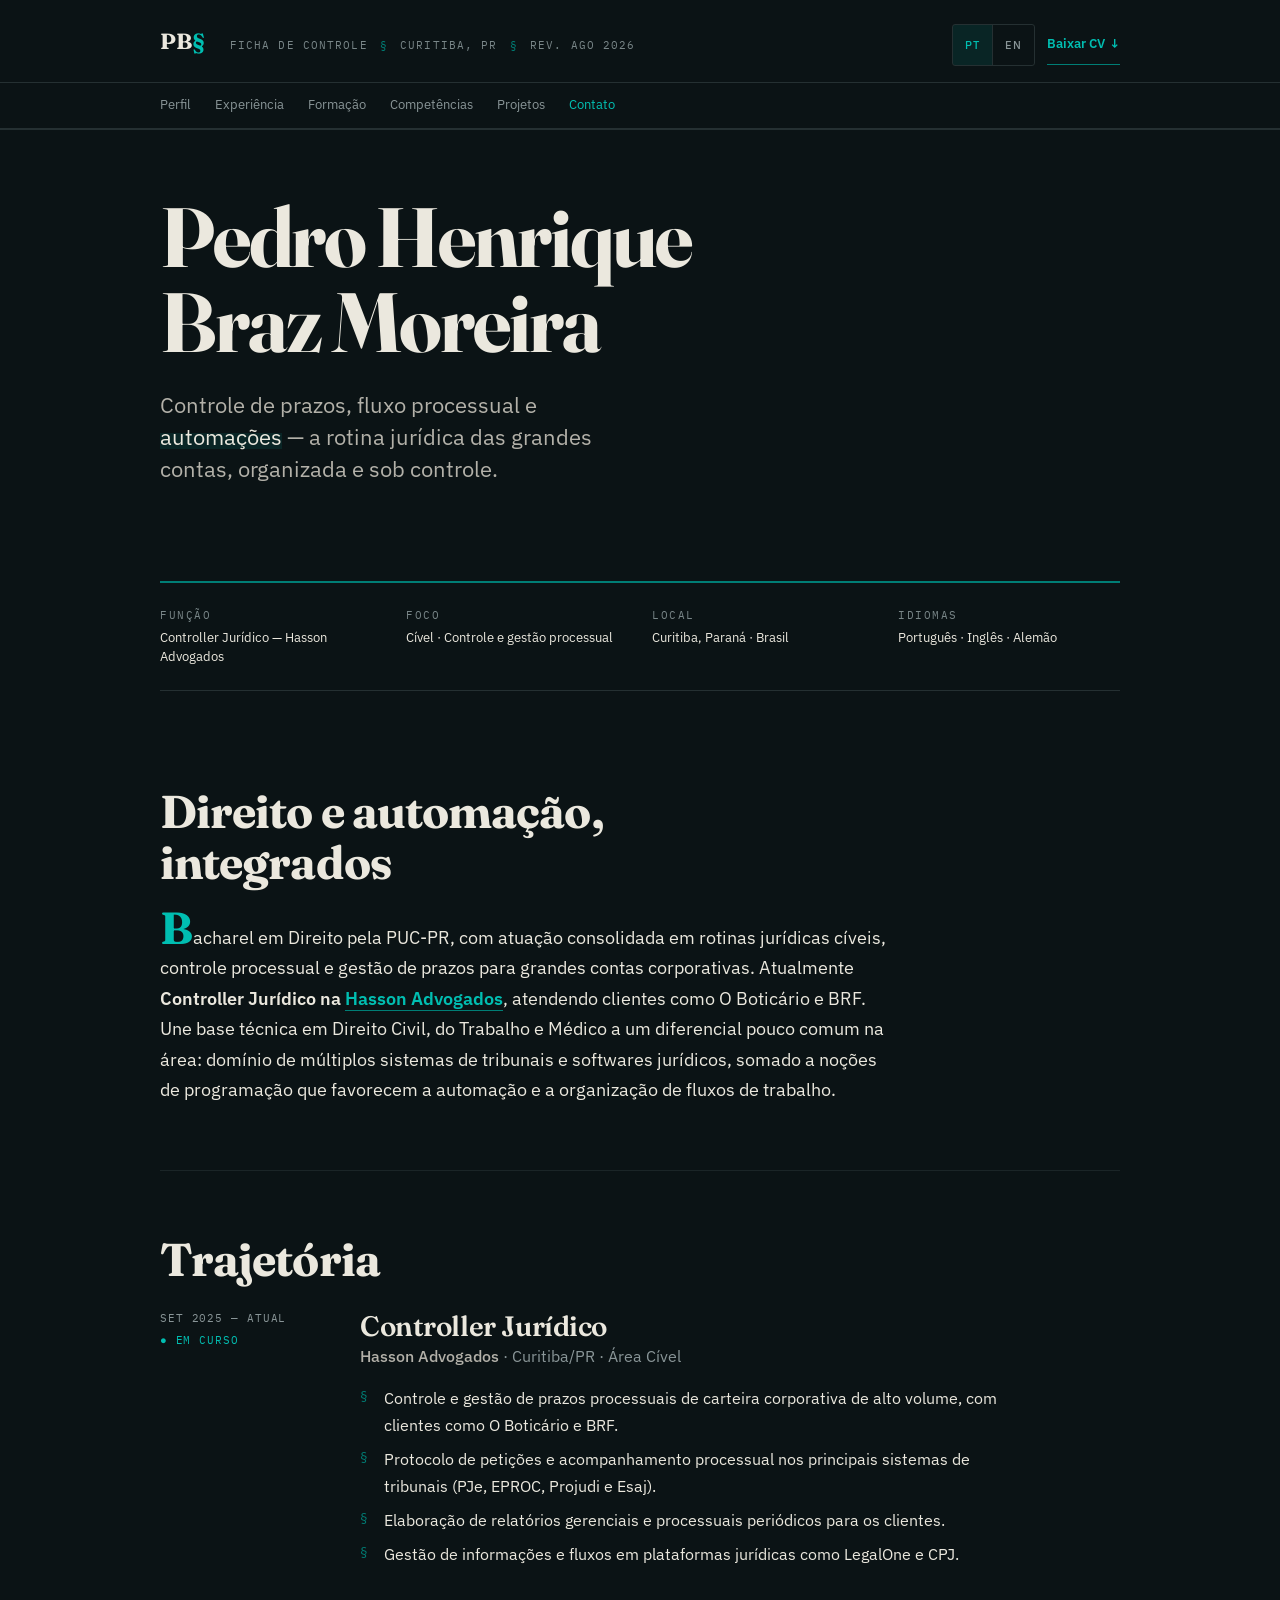
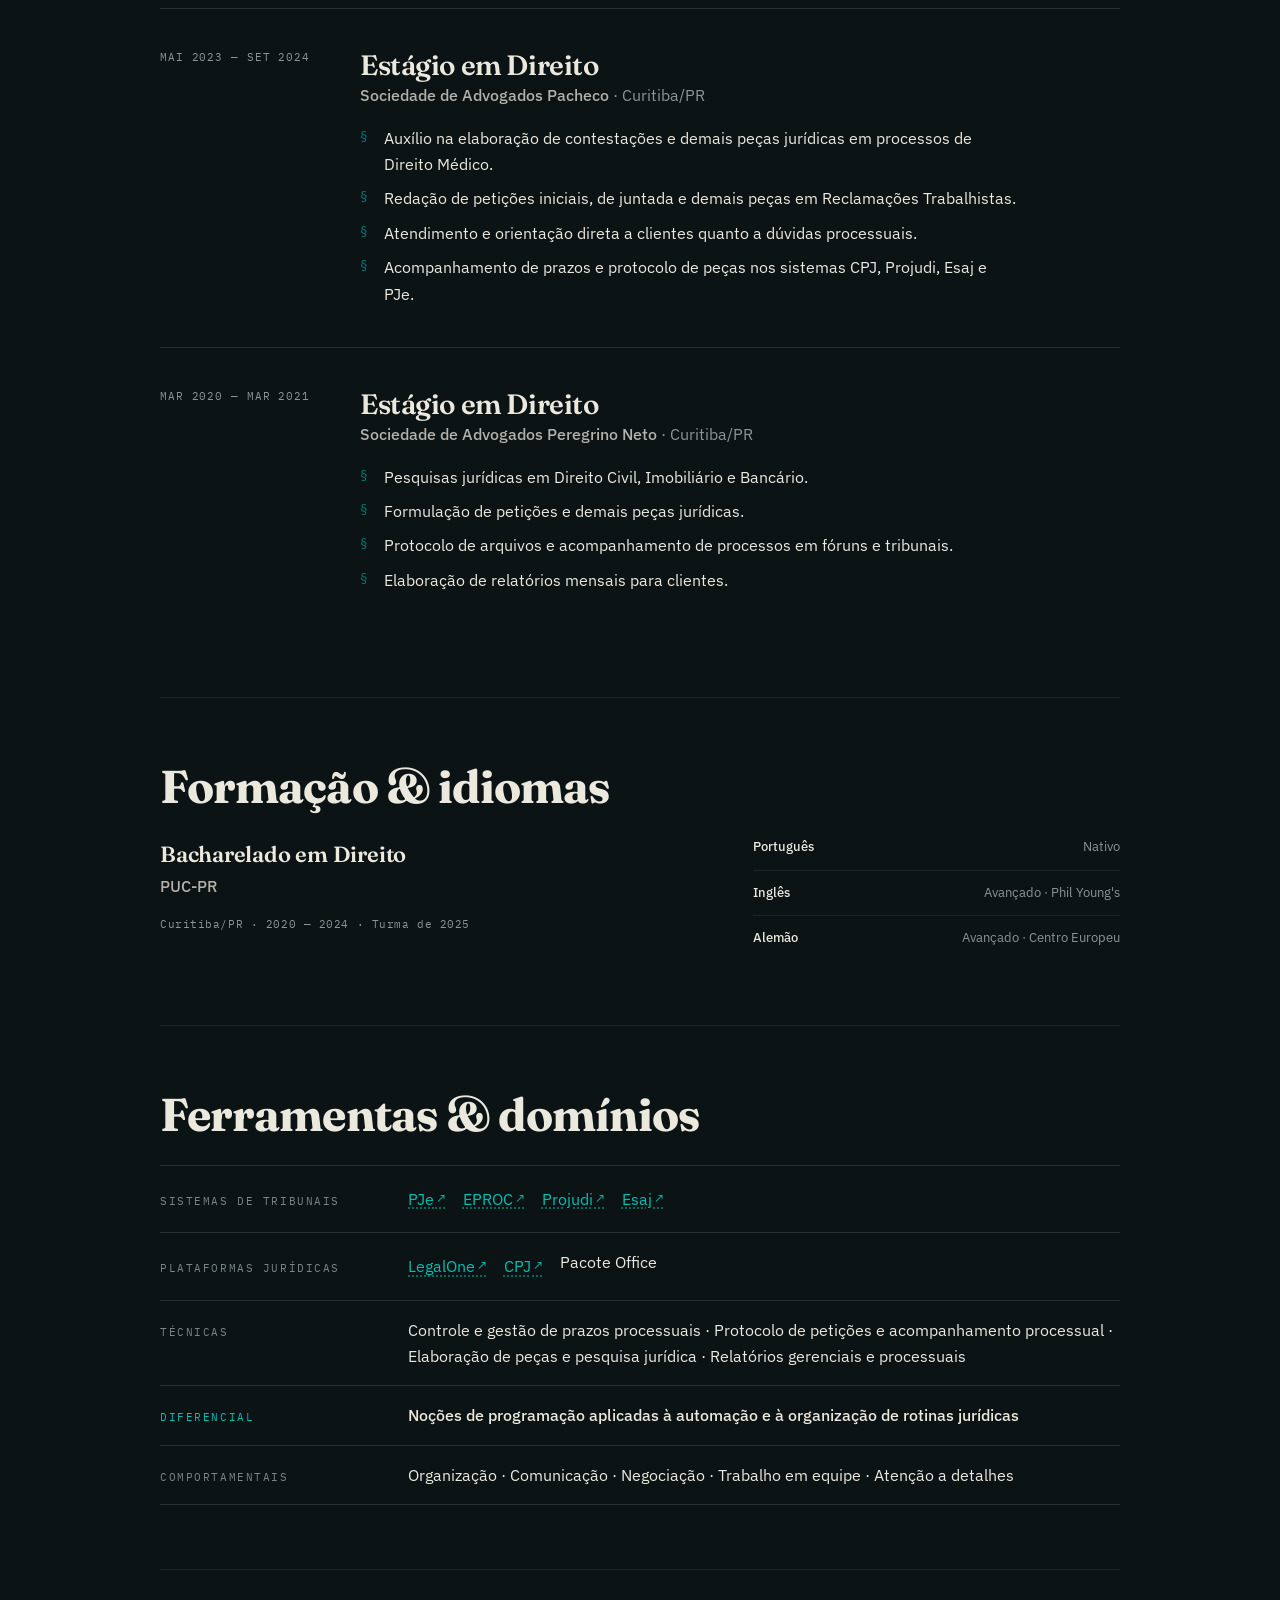
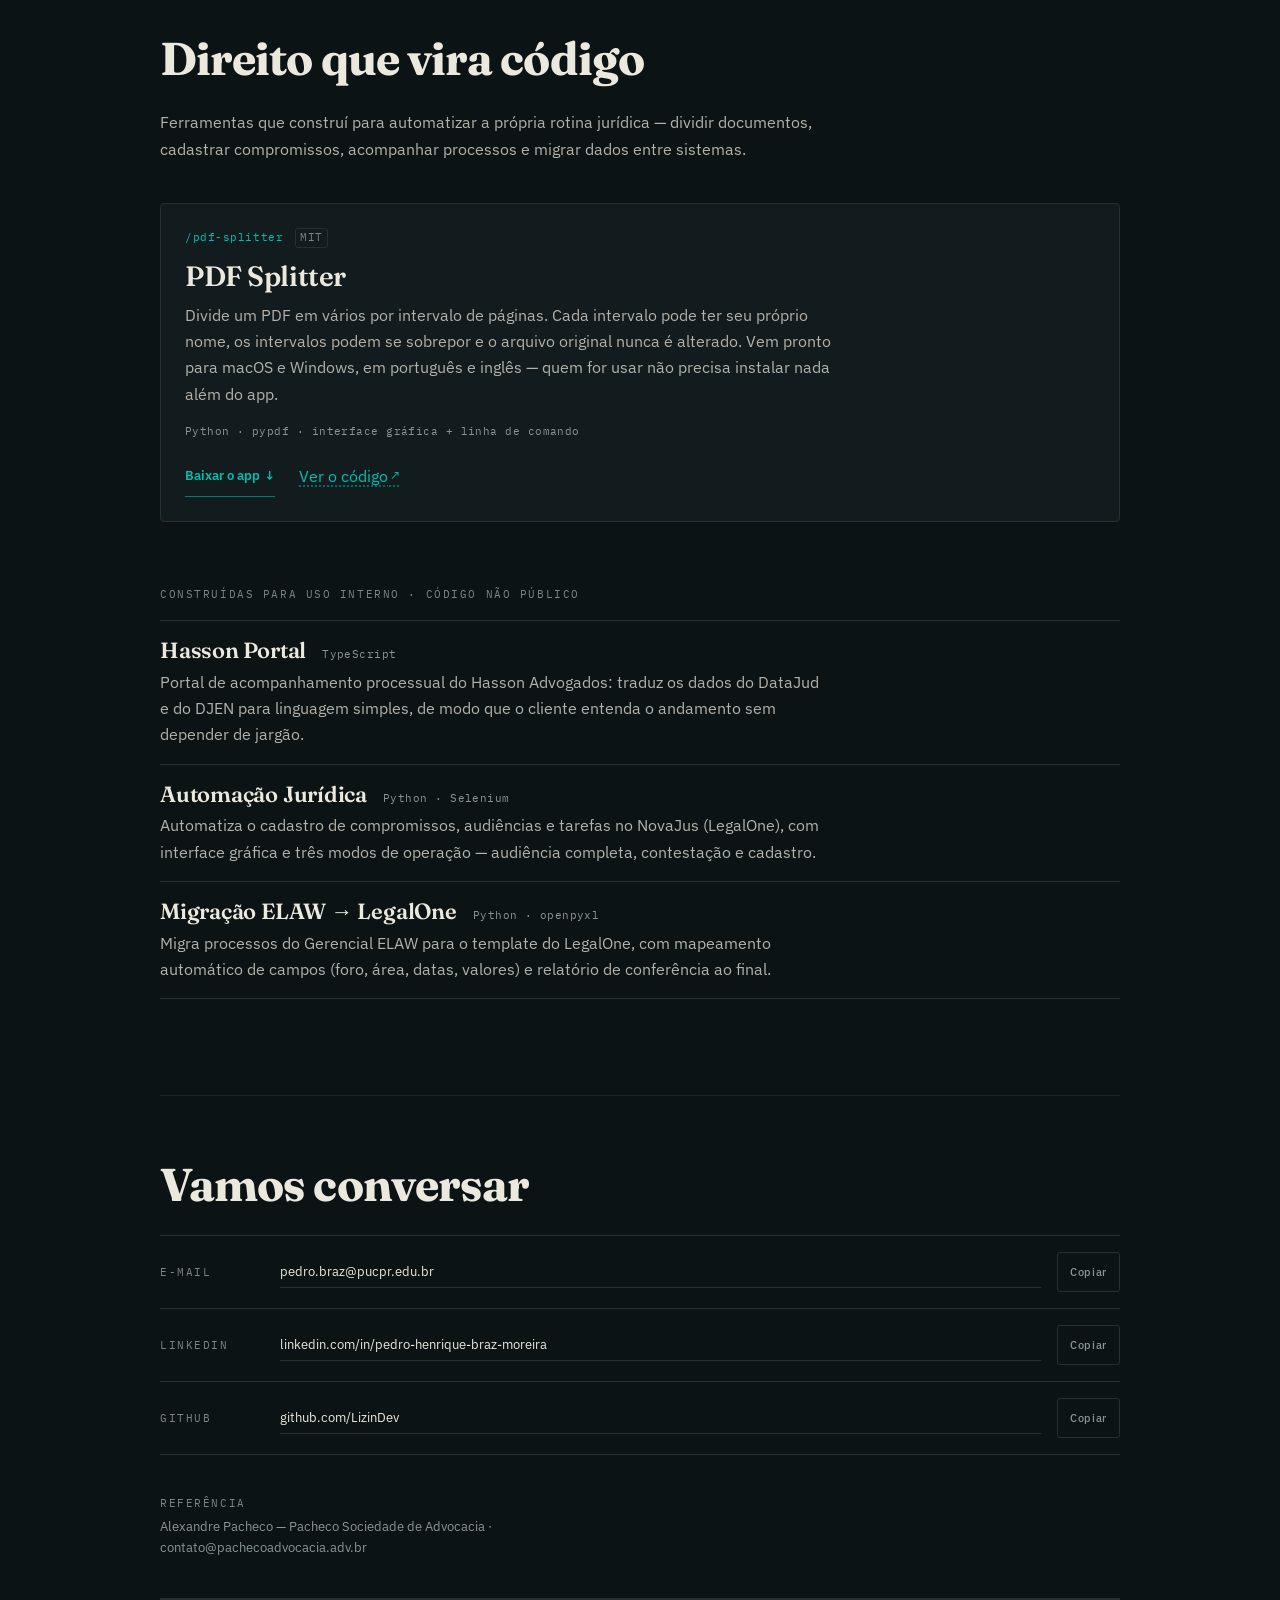
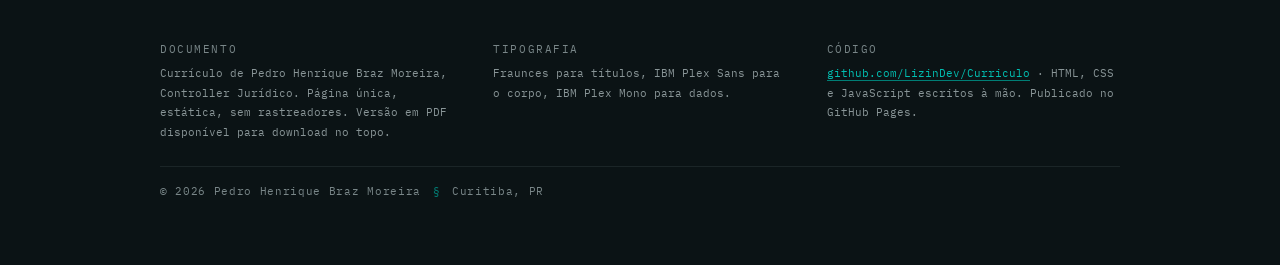
==== index.html @ 6b9efe70 "imprime destino dos links de projeto, fixa A4, adiciona canonical e tira o gabarito social do índice" ====
<!DOCTYPE html>
<html lang="pt-BR">
<head>
<meta charset="UTF-8">
<meta name="viewport" content="width=device-width, initial-scale=1, viewport-fit=cover">
<title>Pedro Henrique Braz Moreira — Controller Jurídico</title>
<meta name="description" content="Pedro Henrique Braz Moreira — Bacharel em Direito e Controller Jurídico. Controle processual, gestão de prazos e fluxos jurídicos cíveis, com domínio de sistemas de tribunais e noções de programação.">
<meta name="theme-color" content="#0B1314">
<link rel="icon" type="image/svg+xml" href="favicon.svg">
<link rel="canonical" href="https://lizindev.github.io/Curriculo/">

<!-- Open Graph / social preview -->
<meta property="og:type" content="profile">
<meta property="og:title" content="Pedro Henrique Braz Moreira — Controller Jurídico">
<meta property="og:description" content="Bacharel em Direito e Controller Jurídico. Controle de prazos, fluxo processual e automações — onde o Direito encontra o código.">
<meta property="og:url" content="https://lizindev.github.io/Curriculo/">
<meta property="og:image" content="https://lizindev.github.io/Curriculo/og-image.png">
<meta property="og:image:width" content="1200">
<meta property="og:image:height" content="630">
<meta property="og:locale" content="pt_BR">
<meta property="og:locale:alternate" content="en_US">
<meta name="twitter:card" content="summary_large_image">
<meta name="twitter:title" content="Pedro Henrique Braz Moreira — Controller Jurídico">
<meta name="twitter:description" content="Bacharel em Direito e Controller Jurídico. Controle de prazos, fluxo processual e automações — onde o Direito encontra o código.">
<meta name="twitter:image" content="https://lizindev.github.io/Curriculo/og-image.png">

<!-- Fontes: Fraunces (display) + IBM Plex Sans (corpo) + IBM Plex Mono (dado) -->
<link rel="preconnect" href="https://fonts.googleapis.com">
<link rel="preconnect" href="https://fonts.gstatic.com" crossorigin>
<link href="https://fonts.googleapis.com/css2?family=Fraunces:opsz,wght@9..144,400;9..144,600;9..144,700&family=IBM+Plex+Mono:wght@400;500&family=IBM+Plex+Sans:wght@400;500;600&display=swap" rel="stylesheet">

<!-- Estilo e scripts -->
<link rel="stylesheet" href="tokens.css">
<link rel="stylesheet" href="styles.css">
<script defer src="i18n.js"></script>
<script defer src="script.js"></script>
</head>
<body>

<a class="skip" href="#conteudo" data-i18n="skip">Pular para o conteúdo</a>

<!-- ===== N6 · Masthead. A linha de índice gruda no topo ao rolar,
         então a navegação sobrevive também no celular. ===== -->
<header class="mast">
  <div class="mast__top">
    <a class="mast__mark" href="#topo" aria-label="Pedro Henrique Braz Moreira — início">PB<span class="mast__sec">§</span></a>

    <p class="mast__line">
      <span data-i18n="mast-sheet">Ficha de controle</span>
      <span class="mast__sep" aria-hidden="true">§</span>
      <span data-i18n="mast-place">Curitiba, PR</span>
      <span class="mast__sep" aria-hidden="true">§</span>
      <span data-i18n="mast-rev">Rev. Ago 2026</span>
    </p>

    <div class="mast__tools">
      <div class="lang" role="group" aria-label="Idioma da página / Page language">
        <button type="button" data-lang="pt" class="is-active" aria-pressed="true">PT</button>
        <button type="button" data-lang="en" aria-pressed="false">EN</button>
      </div>
      <a class="cta" href="Pedro-Henrique-Braz-Moreira-CV.pdf" download>
        <span data-i18n="download">Baixar CV</span><span class="cta__glyph" aria-hidden="true">↓</span>
      </a>
    </div>
  </div>
</header>

<!-- Fora do <header> de propósito: um sticky só gruda dentro do pai,
     e o pai acabava junto com a barra. Aqui o pai é o <body>. -->
<nav class="mast__index" aria-label="Seções do currículo">
  <ul>
    <li><a href="#perfil"       data-i18n="nav-perfil">Perfil</a></li>
    <li><a href="#experiencia"  data-i18n="nav-exp">Experiência</a></li>
    <li><a href="#formacao"     data-i18n="nav-form">Formação</a></li>
    <li><a href="#competencias" data-i18n="nav-comp">Competências</a></li>
    <li><a href="#projetos"     data-i18n="nav-proj">Projetos</a></li>
    <li><a href="#contato"      data-i18n="nav-cont">Contato</a></li>
  </ul>
</nav>

<main id="conteudo">

  <!-- ===== Marquee: o nome ocupa a dobra. Sem botão aqui. ===== -->
  <section class="marquee" id="topo">
    <h1 class="marquee__name">Pedro&nbsp;Henrique<br>Braz&nbsp;Moreira</h1>
    <p class="marquee__thesis" data-i18n="thesis">Controle de prazos, fluxo processual e <span class="ul">automações</span> — a rotina jurídica das grandes contas, organizada e sob controle.</p>
  </section>

  <!-- Régua grossa: fim da dobra, começo do documento -->
  <hr class="rule-thick">

  <!-- ===== Ficha: tira horizontal de dados ===== -->
  <dl class="ficha">
    <div class="ficha__cell">
      <dt data-i18n="ficha-funcao">Função</dt>
      <dd data-i18n="ficha-funcao-v">Controller Jurídico — Hasson Advogados</dd>
    </div>
    <div class="ficha__cell">
      <dt data-i18n="ficha-foco">Foco</dt>
      <dd data-i18n="ficha-foco-v">Cível · Controle e gestão processual</dd>
    </div>
    <div class="ficha__cell">
      <dt data-i18n="ficha-local">Local</dt>
      <dd data-i18n="ficha-local-v">Curitiba, Paraná · Brasil</dd>
    </div>
    <div class="ficha__cell">
      <dt data-i18n="ficha-idiomas">Idiomas</dt>
      <dd data-i18n="ficha-idiomas-v">Português · Inglês · Alemão</dd>
    </div>
  </dl>

  <!-- ===== Perfil ===== -->
  <section id="perfil" class="sec sec--prose">
    <h2 data-i18n="s1-h2">Direito e automação, integrados</h2>
    <p class="lede" data-i18n="s1-lede">Bacharel em Direito pela PUC-PR, com atuação consolidada em rotinas jurídicas cíveis, controle processual e gestão de prazos para grandes contas corporativas. Atualmente <strong>Controller Jurídico na <a class="ilink" href="https://hassonadvogados.com.br/sobre/" target="_blank" rel="noopener">Hasson Advogados</a></strong>, atendendo clientes como O Boticário e BRF. Une base técnica em Direito Civil, do Trabalho e Médico a um diferencial pouco comum na área: domínio de múltiplos sistemas de tribunais e softwares jurídicos, somado a noções de programação que favorecem a automação e a organização de fluxos de trabalho.</p>
  </section>

  <!-- ===== Experiência · registros com fio, sem cartão ===== -->
  <section id="experiencia" class="sec">
    <h2 data-i18n="s2-h2">Trajetória</h2>

    <ol class="records">
      <li class="record">
        <div class="record__when">
          <span class="record__dates" data-i18n="c1-date">Set 2025 — Atual</span>
          <span class="record__status" data-i18n="c1-now">em curso</span>
        </div>
        <div class="record__what">
          <h3 data-i18n="c1-role">Controller Jurídico</h3>
          <p class="record__org">Hasson Advogados<span class="record__where" data-i18n="c1-where"> · Curitiba/PR · Área Cível</span></p>
          <ul class="marks">
            <li data-i18n="c1-b1">Controle e gestão de prazos processuais de carteira corporativa de alto volume, com clientes como O Boticário e BRF.</li>
            <li data-i18n="c1-b2">Protocolo de petições e acompanhamento processual nos principais sistemas de tribunais (PJe, EPROC, Projudi e Esaj).</li>
            <li data-i18n="c1-b3">Elaboração de relatórios gerenciais e processuais periódicos para os clientes.</li>
            <li data-i18n="c1-b4">Gestão de informações e fluxos em plataformas jurídicas como LegalOne e CPJ.</li>
          </ul>
        </div>
      </li>

      <li class="record">
        <div class="record__when">
          <span class="record__dates" data-i18n="c2-date">Mai 2023 — Set 2024</span>
        </div>
        <div class="record__what">
          <h3 data-i18n="intern">Estágio em Direito</h3>
          <p class="record__org">Sociedade de Advogados Pacheco<span class="record__where" data-i18n="c2-where"> · Curitiba/PR</span></p>
          <ul class="marks">
            <li data-i18n="c2-b1">Auxílio na elaboração de contestações e demais peças jurídicas em processos de Direito Médico.</li>
            <li data-i18n="c2-b2">Redação de petições iniciais, de juntada e demais peças em Reclamações Trabalhistas.</li>
            <li data-i18n="c2-b3">Atendimento e orientação direta a clientes quanto a dúvidas processuais.</li>
            <li data-i18n="c2-b4">Acompanhamento de prazos e protocolo de peças nos sistemas CPJ, Projudi, Esaj e PJe.</li>
          </ul>
        </div>
      </li>

      <li class="record">
        <div class="record__when">
          <span class="record__dates" data-i18n="c3-date">Mar 2020 — Mar 2021</span>
        </div>
        <div class="record__what">
          <h3 data-i18n="intern2">Estágio em Direito</h3>
          <p class="record__org">Sociedade de Advogados Peregrino Neto<span class="record__where" data-i18n="c3-where"> · Curitiba/PR</span></p>
          <ul class="marks">
            <li data-i18n="c3-b1">Pesquisas jurídicas em Direito Civil, Imobiliário e Bancário.</li>
            <li data-i18n="c3-b2">Formulação de petições e demais peças jurídicas.</li>
            <li data-i18n="c3-b3">Protocolo de arquivos e acompanhamento de processos em fóruns e tribunais.</li>
            <li data-i18n="c3-b4">Elaboração de relatórios mensais para clientes.</li>
          </ul>
        </div>
      </li>
    </ol>
  </section>

  <!-- ===== Formação & idiomas · díptico ===== -->
  <section id="formacao" class="sec">
    <h2 data-i18n="s3-h2">Formação &amp; idiomas</h2>
    <div class="diptych">
      <div class="diptych__side">
        <h3 data-i18n="edu-h3">Bacharelado em Direito</h3>
        <p class="record__org">PUC-PR</p>
        <p class="meta" data-i18n="edu-org">Curitiba/PR · 2020 — 2024 · Turma de 2025</p>
      </div>
      <div class="diptych__side">
        <ul class="langs">
          <li><span data-i18n="lang-pt-n">Português</span> <span class="langs__lvl" data-i18n="lang-pt-v">Nativo</span></li>
          <li><span data-i18n="lang-en-n">Inglês</span> <span class="langs__lvl" data-i18n="lang-en-v">Avançado · Phil Young's</span></li>
          <li><span data-i18n="lang-de-n">Alemão</span> <span class="langs__lvl" data-i18n="lang-de-v">Avançado · Centro Europeu</span></li>
        </ul>
      </div>
    </div>
  </section>

  <!-- ===== Competências · F3 folha de especificação ===== -->
  <section id="competencias" class="sec">
    <h2 data-i18n="s4-h2">Ferramentas &amp; domínios</h2>
    <dl class="spec">
      <div class="spec__row">
        <dt data-i18n="k-sistemas">Sistemas de tribunais</dt>
        <dd>
          <a class="xlink" href="https://www.pje.jus.br/navegador/" target="_blank" rel="noopener">PJe</a>
          <a class="xlink" href="https://portal-eproc.trf4.jus.br/" target="_blank" rel="noopener">EPROC</a>
          <a class="xlink" href="https://projudi.tjpr.jus.br/projudi/" target="_blank" rel="noopener">Projudi</a>
          <a class="xlink" href="https://esaj.tjsp.jus.br/esaj" target="_blank" rel="noopener">Esaj</a>
        </dd>
      </div>
      <div class="spec__row">
        <dt data-i18n="k-plataformas">Plataformas jurídicas</dt>
        <dd>
          <a class="xlink" href="https://www.thomsonreuters.com.br/pt/juridico/legal-one-software-juridico.html" target="_blank" rel="noopener">LegalOne</a>
          <a class="xlink" href="https://preambulo.com.br/cpj-3c/" target="_blank" rel="noopener">CPJ</a>
          <span data-i18n="chip-office">Pacote Office</span>
        </dd>
      </div>
      <div class="spec__row">
        <dt data-i18n="k-tecnicas">Técnicas</dt>
        <dd data-i18n="tec-all">Controle e gestão de prazos processuais · Protocolo de petições e acompanhamento processual · Elaboração de peças e pesquisa jurídica · Relatórios gerenciais e processuais</dd>
      </div>
      <div class="spec__row spec__row--flag">
        <dt data-i18n="k-dif">Diferencial</dt>
        <dd data-i18n="dif-1">Noções de programação aplicadas à automação e à organização de rotinas jurídicas</dd>
      </div>
      <div class="spec__row">
        <dt data-i18n="k-comp">Comportamentais</dt>
        <dd data-i18n="soft-all">Organização · Comunicação · Negociação · Trabalho em equipe · Atenção a detalhes</dd>
      </div>
    </dl>
  </section>

  <!-- ===== Projetos =====
       O cartão é reservado ao que é público e clicável. As ferramentas
       internas viram registros com fio: descritas, sem link morto. ===== -->
  <section id="projetos" class="sec">
    <h2 data-i18n="s5-h2">Direito que vira código</h2>
    <p class="lede lede--tight" data-i18n="s5-lede">Ferramentas que construí para automatizar a própria rotina jurídica — dividir documentos, cadastrar compromissos, acompanhar processos e migrar dados entre sistemas.</p>

    <article class="feature">
      <p class="feature__id">/pdf-splitter <span class="feature__badge">MIT</span></p>
      <h3 data-i18n="pdf-h3">PDF Splitter</h3>
      <p class="feature__body" data-i18n="pdf-p">Divide um PDF em vários por intervalo de páginas. Cada intervalo pode ter seu próprio nome, os intervalos podem se sobrepor e o arquivo original nunca é alterado. Vem pronto para macOS e Windows, em português e inglês — quem for usar não precisa instalar nada além do app.</p>
      <p class="feature__stack" data-i18n="pdf-stack">Python · pypdf · interface gráfica + linha de comando</p>
      <p class="feature__actions">
        <a class="cta" href="https://github.com/LizinDev/pdf-splitter/releases/latest" target="_blank" rel="noopener">
          <span data-i18n="pdf-dl">Baixar o app</span><span class="cta__glyph" aria-hidden="true">↓</span>
        </a>
        <a class="xlink" href="https://github.com/LizinDev/pdf-splitter" target="_blank" rel="noopener" data-i18n="pdf-code">Ver o código</a>
      </p>
    </article>

    <p class="tools__head" data-i18n="tools-head">Construídas para uso interno · código não público</p>
    <ul class="tools">
      <li class="tool">
        <div class="tool__top">
          <h3>Hasson Portal</h3>
          <span class="tool__stack">TypeScript</span>
        </div>
        <p data-i18n="tool1-p">Portal de acompanhamento processual do Hasson Advogados: traduz os dados do DataJud e do DJEN para linguagem simples, de modo que o cliente entenda o andamento sem depender de jargão.</p>
      </li>
      <li class="tool">
        <div class="tool__top">
          <h3 data-i18n="tool2-h3">Automação Jurídica</h3>
          <span class="tool__stack">Python · Selenium</span>
        </div>
        <p data-i18n="tool2-p">Automatiza o cadastro de compromissos, audiências e tarefas no NovaJus (LegalOne), com interface gráfica e três modos de operação — audiência completa, contestação e cadastro.</p>
      </li>
      <li class="tool">
        <div class="tool__top">
          <h3 data-i18n="tool3-h3">Migração ELAW → LegalOne</h3>
          <span class="tool__stack">Python · openpyxl</span>
        </div>
        <p data-i18n="tool3-p">Migra processos do Gerencial ELAW para o template do LegalOne, com mapeamento automático de campos (foro, área, datas, valores) e relatório de conferência ao final.</p>
      </li>
    </ul>
  </section>

  <!-- ===== Contato · linhas com fio, sem caixa ===== -->
  <section id="contato" class="sec">
    <h2 data-i18n="s6-h2">Vamos conversar</h2>

    <ul class="contact">
      <li class="contact__row">
        <span class="contact__k" data-i18n="c-email">E-mail</span>
        <a class="contact__v" href="mailto:pedro.braz@pucpr.edu.br">pedro.braz@pucpr.edu.br</a>
        <button class="copy" type="button" data-copy="pedro.braz@pucpr.edu.br" data-i18n="copy">Copiar</button>
      </li>
      <li class="contact__row">
        <span class="contact__k">LinkedIn</span>
        <a class="contact__v" href="https://www.linkedin.com/in/pedro-henrique-braz-moreira-b25516231/" target="_blank" rel="noopener">linkedin.com/in/pedro-henrique-braz-moreira</a>
        <button class="copy" type="button" data-copy="https://www.linkedin.com/in/pedro-henrique-braz-moreira-b25516231/" data-i18n="copy">Copiar</button>
      </li>
      <li class="contact__row">
        <span class="contact__k">GitHub</span>
        <a class="contact__v" href="https://github.com/LizinDev" target="_blank" rel="noopener">github.com/LizinDev</a>
        <button class="copy" type="button" data-copy="https://github.com/LizinDev" data-i18n="copy">Copiar</button>
      </li>
    </ul>

    <p class="ref">
      <span class="ref__k" data-i18n="ref-label">Referência</span>
      Alexandre Pacheco — Pacheco Sociedade de Advocacia · contato@pachecoadvocacia.adv.br
    </p>
  </section>
</main>

<!-- ===== Ft4 · Colofão ===== -->
<footer class="colophon">
  <hr class="rule-thick" aria-hidden="true">
  <div class="colophon__grid">
    <p class="colophon__block">
      <span class="colophon__k" data-i18n="col-doc">Documento</span>
      <span data-i18n="col-doc-v">Currículo de Pedro Henrique Braz Moreira, Controller Jurídico. Página única, estática, sem rastreadores. Versão em PDF disponível para download no topo.</span>
    </p>
    <p class="colophon__block">
      <span class="colophon__k" data-i18n="col-type">Tipografia</span>
      <span>Fraunces <span data-i18n="col-type-1">para títulos</span>, IBM Plex Sans <span data-i18n="col-type-2">para o corpo</span>, IBM Plex Mono <span data-i18n="col-type-3">para dados</span>.</span>
    </p>
    <p class="colophon__block">
      <span class="colophon__k" data-i18n="col-src">Código</span>
      <span><a class="ilink" href="https://github.com/LizinDev/Curriculo" target="_blank" rel="noopener">github.com/LizinDev/Curriculo</a> · <span data-i18n="col-src-v">HTML, CSS e JavaScript escritos à mão. Publicado no GitHub Pages.</span></span>
    </p>
  </div>
  <p class="colophon__foot">
    © <span id="yr"></span> Pedro Henrique Braz Moreira
    <span class="mast__sep" aria-hidden="true">§</span>
    Curitiba, PR
    <span class="only-print"><span class="mast__sep" aria-hidden="true">§</span>
      lizindev.github.io/Curriculo</span>
  </p>
</footer>

<div class="toast" id="toast" role="status" aria-live="polite"></div>
</body>
</html>
---- tokens.css ----
/* =============================================================
   tokens.css — sistema de design do currículo
   Tema custom (tuned) · vibe: "ficha de controle, arquivo noturno, precisão"
   Ancorado no teal da identidade existente (#2FB4A8 → oklch 72% .128 186).

   Todo valor de cor e de fonte da página passa por um token daqui.
   Nenhum hex, oklch ou font-family solto em styles.css.
   ============================================================= */

:root{

  /* ---------- cor ----------------------------------------------------
     Neutros levemente frios (matiz 210), inclinados na direção do
     acento sem virar verde. Tinta cor de pergaminho (matiz 88) — o
     contraste morno/frio é o que dá profundidade sem sombra.
     Contraste verificado: tinta 15.3:1 · secundária 8.8:1 ·
     apagada 6.1:1 · discreta 5.0:1 · acento 8.1:1 (todos AA/AAA).
     -------------------------------------------------------------------- */
  --color-paper:       oklch(18.0% 0.012 210);   /* fundo da página        */
  --color-paper-2:     oklch(21.5% 0.014 210);   /* elevação 1 (cartões)   */
  --color-paper-3:     oklch(25.0% 0.015 210);   /* elevação 2 (hover)     */
  --color-ink:         oklch(93.0% 0.013  88);   /* texto principal        */
  --color-ink-2:       oklch(76.0% 0.011  92);   /* texto secundário       */
  --color-muted:       oklch(66.0% 0.014 210);   /* meta, datas            */
  --color-faint:       oklch(61.0% 0.016 210);   /* rótulos pequenos       */
  --color-rule:        oklch(30.0% 0.016 210);   /* fio divisor            */
  --color-rule-2:      oklch(25.5% 0.014 210);   /* fio secundário         */
  --color-accent:      oklch(72.0% 0.128 186);   /* teal — o sinal         */
  --color-accent-deep: oklch(53.0% 0.098 187);   /* teal fundo (bordas)    */
  --color-accent-ink:  oklch(18.0% 0.012 210);   /* texto sobre o acento   */
  --color-accent-ghost:oklch(72.0% 0.128 186 / 0.11); /* realce de fundo   */
  --color-focus:       oklch(76.0% 0.190 186);   /* anel de foco           */

  /* ---------- tipografia ---------------------------------------------
     2+1: display serifado + corpo sans + mono como registro único.
     O mono tem UM papel: dado (datas, chaves, siglas, colofão).
     Nunca aparece em botão ou em texto corrido.
     -------------------------------------------------------------------- */
  --font-display: "Fraunces", ui-serif, Georgia, serif;
  --font-body:    "IBM Plex Sans", ui-sans-serif, system-ui, sans-serif;
  --font-outlier: "IBM Plex Mono", ui-monospace, SFMono-Regular, monospace;

  /* escala 1.25 (terça maior) a partir de 16px */
  --text-xs:      0.7rem;      /* 11.2px — só rótulos                */
  --text-sm:      0.8125rem;   /* 13px                               */
  --text-base:    1rem;        /* 16px                               */
  --text-md:      1.125rem;    /* 18px — corpo de leitura            */
  --text-lg:      1.375rem;    /* 22px                               */
  --text-xl:      1.75rem;     /* 28px                               */
  --text-2xl:     2.25rem;     /* 36px                               */
  --text-3xl:     2.875rem;    /* 46px                               */
  --text-display:   clamp(2.5rem, 7.2vw, 5.25rem);
  --text-display-s: clamp(2rem, 5vw, 3.25rem);

  /* ---------- espaço — base 4pt, nomeado por papel ---------------- */
  --space-3xs: 0.125rem;   /*   2px */
  --space-2xs: 0.25rem;    /*   4px */
  --space-xs:  0.5rem;     /*   8px */
  --space-sm:  0.75rem;    /*  12px */
  --space-md:  1rem;       /*  16px */
  --space-lg:  1.5rem;     /*  24px */
  --space-xl:  2.5rem;     /*  40px */
  --space-2xl: 4rem;       /*  64px */
  --space-3xl: 6rem;       /*  96px */
  --space-4xl: 9rem;       /* 144px */

  --page-gutter:  clamp(1.25rem, 5vw, 4rem);
  --content-max:  68rem;    /* largura da coluna de conteúdo      */
  --measure:      66ch;     /* medida de leitura, 45–75 caracteres */

  /* ---------- fios e cantos ---------------------------------------- */
  --rule-hair:   1px;
  --rule-thick:  2px;
  --radius-card: 4px;
  --radius-input:3px;
  --radius-pill: 999px;

  /* ---------- movimento -------------------------------------------- */
  --ease-out:    cubic-bezier(0.16, 1, 0.3, 1);
  --ease-in:     cubic-bezier(0.7, 0, 0.84, 0);
  --ease-in-out: cubic-bezier(0.65, 0, 0.35, 1);
  --dur-micro:   120ms;
  --dur-short:   220ms;
  --dur-long:    420ms;

  /* ---------- camadas ----------------------------------------------- */
  --z-base:     1;
  --z-raised:   10;
  --z-dropdown: 100;
  --z-sticky:   200;
  --z-modal:    400;
  --z-toast:    500;
  --z-tooltip:  600;
}

/* ---------- paleta de impressão -------------------------------------
   No papel a tinta se inverte: fundo branco é ausência de tinta, não
   uma cor. O acento vira verde-petróleo escuro para sobreviver a uma
   impressora preto-e-branco (fica cinza escuro, não cinza claro).
   Contraste medido sobre branco: tinta 18.0:1 · secundária 10.0:1 ·
   apagada 5.5:1 · discreta 4.9:1 · acento 9.6:1 — todos passam AA.
   -------------------------------------------------------------------- */
@media print{
  :root{
    --color-paper:       oklch(100%  0     0);
    --color-paper-2:     oklch(100%  0     0);
    --color-paper-3:     oklch(100%  0     0);
    --color-ink:         oklch(20.5% 0.008 250);
    --color-ink-2:       oklch(38.0% 0.008 250);
    --color-muted:       oklch(52.0% 0.008 250);
    --color-faint:       oklch(55.0% 0.008 250);
    --color-rule:        oklch(78.0% 0.006 250);
    --color-rule-2:      oklch(88.0% 0.005 250);
    --color-accent:      oklch(38.0% 0.070 187);
    --color-accent-deep: oklch(38.0% 0.070 187);
    --color-accent-ink:  oklch(100%  0     0);
    --color-accent-ghost:transparent;
    --color-focus:       oklch(38.0% 0.070 187);
  }
}
---- styles.css ----
/* Hallmark · pre-emit critique: P5 H5 E5 S4 R5 V4
 *
 * Hallmark · genre: editorial · macrostructure: Marquee Hero
 * H1 marquee knobs: size=xxl, alignment=left-bias, underlay=single rule below
 * nav: N6 Newspaper masthead (issue-line=below-mark, size=xl, rule=double, index=sticky)
 * footer: Ft4 Dense colophon (family=mono, layout=log-style, includes=date+attribution+typefaces)
 * sections: ficha strip · F4 step-sequence · F3 tabular spec sheet
 *           · destaque público (1 cartão) + lista de ferramentas internas · C3 typographic links
 * theme: custom · vibe: "ficha de controle, arquivo noturno, precisão"
 * paper: oklch(18% 0.012 210) · accent: oklch(72% 0.128 186)
 * display: Fraunces 700 (roman) · body: IBM Plex Sans · outlier: IBM Plex Mono
 * axes: dark / roman-serif / chromatic-teal ~186
 * enrichment: none (typography only) · studied: no · context: user-provided
 *
 * slop test 57/58 · contrast: pass (40–41) · nav/footer/hero: pass (42–45)
 * honest: pass (46) · chrome: pass (47) · tokens: pass (48) · responsive: pass (49)
 * mobile: pass (34, 49, 50–57) — verificado a 320/375/414/768px
 * desvio consciente — gate 38 (outlier em ≤2 lugares): o mono tem UM papel,
 * "rótulo ou dado", e é aplicado só nele. Numa ficha de controle esse
 * registro é a tese do design, não sobra decorativa.
 *
 * Todas as cores e fontes vêm de tokens.css. Nada de hex solto aqui.
 * Mobile-first: o padrão é o menor viewport; min-width acrescenta.
 */

/* ============================================================
   Base
   ============================================================ */
*, *::before, *::after{ box-sizing:border-box; }

html{
  overflow-x:clip;                 /* clip, não hidden: preserva sticky */
  scroll-behavior:smooth;
  -webkit-text-size-adjust:100%;
}
body{
  overflow-x:clip;
  margin:0;
  background:var(--color-paper);
  color:var(--color-ink);
  font-family:var(--font-body);
  font-size:var(--text-base);
  line-height:1.6;
  font-synthesis-weight:none;
  -webkit-font-smoothing:antialiased;
  padding-inline:max(0px, env(safe-area-inset-left));
}
@media (prefers-reduced-motion: reduce){ html{ scroll-behavior:auto; } }

a{ color:inherit; }
h1,h2,h3{
  font-family:var(--font-display);
  font-style:normal;               /* títulos são romanos, nunca itálicos */
  overflow-wrap:anywhere;
  min-width:0;
}
::selection{ background:var(--color-accent-ghost); color:var(--color-ink); }

/* Foco: aparece na hora, nunca em transição. */
:where(a, button, [tabindex]):focus-visible{
  outline:2px solid var(--color-focus);
  outline-offset:3px;
  border-radius:var(--radius-input);
}

.skip{
  position:absolute; left:var(--space-md); top:var(--space-md);
  transform:translateY(-200%);
  z-index:var(--z-modal);
  background:var(--color-accent); color:var(--color-accent-ink);
  font-size:var(--text-sm); font-weight:600; text-decoration:none;
  padding:var(--space-sm) var(--space-md); border-radius:var(--radius-input);
  white-space:nowrap;
}
.skip:focus-visible{ transform:translateY(0); }

/* Contêiner. O conteúdo é rente à esquerda; a coluna é que centraliza. */
.mast, main, .colophon{
  max-width:var(--content-max);
  margin-inline:auto;
  padding-inline:var(--page-gutter);
}

/* Réguas */
.rule-thick{
  border:0;
  border-top:var(--rule-thick) solid var(--color-rule);
  margin:0;
}
/* A régua que fecha a dobra é a única com cor — é ela que diz
   "acabou o cartaz, começou o documento". */
.marquee + .rule-thick{ border-top-color:var(--color-accent-deep); }

/* ============================================================
   N6 · Masthead
   ============================================================ */
.mast{ padding-top:var(--space-lg); }

.mast__top{
  display:flex; flex-wrap:wrap; align-items:baseline;
  gap:var(--space-sm) var(--space-lg);
  padding-bottom:var(--space-md);
}
.mast__mark{
  display:inline-flex; align-items:center; min-height:28px;
  font-family:var(--font-display); font-weight:700; font-size:var(--text-lg);
  line-height:1; letter-spacing:0.01em; text-decoration:none;
  white-space:nowrap;
}
.mast__sec{ color:var(--color-accent); }

.mast__line{
  flex:1 1 14rem; margin:0;
  font-family:var(--font-outlier); font-size:var(--text-xs);
  letter-spacing:0.1em; text-transform:uppercase;
  color:var(--color-faint);
}
.mast__sep{ color:var(--color-accent-deep); padding-inline:var(--space-2xs); }

.mast__tools{
  display:flex; align-items:center; gap:var(--space-sm);
  margin-inline-start:auto;
}

/* seletor PT/EN */
.lang{
  display:inline-flex;
  border:var(--rule-hair) solid var(--color-rule);
  border-radius:var(--radius-input);
  overflow:hidden;
}
.lang button{
  font-family:var(--font-body); font-size:var(--text-xs); font-weight:500;
  letter-spacing:0.1em; white-space:nowrap;
  padding:var(--space-xs) var(--space-sm); min-height:40px;
  background:transparent; border:0; color:var(--color-muted); cursor:pointer;
  transition:color var(--dur-micro) var(--ease-out),
             background-color var(--dur-micro) var(--ease-out);
}
.lang button + button{ border-inline-start:var(--rule-hair) solid var(--color-rule); }
.lang button:hover{ color:var(--color-ink); background:var(--color-paper-2); }
.lang button:active{ background:var(--color-paper-3); }
.lang button.is-active{ color:var(--color-accent); background:var(--color-accent-ghost); }
.lang button:disabled{ color:var(--color-rule); cursor:not-allowed; }

/* CTA tipográfica (C3): palavra + glifo + fio de 1px. Sem caixa. */
.cta{
  display:inline-flex; align-items:center; gap:var(--space-2xs);
  font-size:var(--text-sm); font-weight:600; white-space:nowrap;
  text-decoration:none; color:var(--color-accent);
  padding-block:var(--space-2xs); min-height:40px;
  border-bottom:var(--rule-hair) solid var(--color-accent-deep);
  transition:border-color var(--dur-micro) var(--ease-out),
             color var(--dur-micro) var(--ease-out);
}
.cta:hover{ border-bottom-color:var(--color-accent); }
.cta__glyph{ transition:transform var(--dur-short) var(--ease-out); }
.cta:hover .cta__glyph{ transform:translateY(2px); }
.cta:active{ color:var(--color-accent-deep); }

/* Índice: gruda no topo ao rolar — a navegação sobrevive no celular.
   Fica de fora do .mast porque um sticky só percorre o próprio pai. */
.mast__index{
  position:sticky; top:0; z-index:var(--z-sticky);
  background:var(--color-paper);
  border-top:var(--rule-hair) solid var(--color-rule);
  border-bottom:var(--rule-thick) solid var(--color-rule);
}
.mast__index ul{
  max-width:var(--content-max);
  margin-inline:auto;
  padding-inline:var(--page-gutter);
  display:flex; gap:var(--space-lg);
  list-style:none; margin-block:0;
  overflow-x:auto; scrollbar-width:none;
  overscroll-behavior-inline:contain;
}
.mast__index ul::-webkit-scrollbar{ display:none; }
.mast__index a{
  display:block; white-space:nowrap;   /* rótulo clicável nunca quebra em 2 linhas */
  font-size:var(--text-sm); text-decoration:none; color:var(--color-muted);
  padding-block:var(--space-sm); min-height:44px;
  border-bottom:var(--rule-thick) solid transparent;
  margin-bottom:calc(var(--rule-thick) * -1);
  transition:color var(--dur-micro) var(--ease-out);
}
.mast__index a:hover{ color:var(--color-ink); }
.mast__index a.is-active{ color:var(--color-accent); border-bottom-color:var(--color-accent); }

/* ============================================================
   Marquee · a dobra é o nome. Sem subtítulo empilhado, sem botão.
   ============================================================ */
/* Base pesada embaixo: puxa a dobra para dentro do documento
   em vez de deixá-la flutuando no topo. */
.marquee{ padding-block:var(--space-2xl) var(--space-3xl); }

.marquee__name{
  margin:0;
  font-weight:700;
  font-size:var(--text-display);
  line-height:1.02;
  letter-spacing:-0.025em;
  font-variation-settings:"opsz" 144;
}
.marquee__thesis{
  margin:var(--space-lg) 0 0;
  max-width:34ch;
  font-size:var(--text-lg);
  line-height:1.45;
  color:var(--color-ink-2);
}
/* Ênfase por faixa marcada — não por itálico. A faixa fica atrás da
   altura-x; encostada na linha de base ela viraria um sublinhado gordo. */
.ul{
  color:var(--color-ink);
  background-image:linear-gradient(
    180deg,
    transparent 38%,
    var(--color-accent-ghost) 38%,
    var(--color-accent-ghost) 92%,
    transparent 92%
  );
}

/* ============================================================
   Ficha · tira horizontal de dados, fios verticais
   ============================================================ */
/* 1 → 2 → 4 colunas. auto-fit deixava um órfão no tablet. */
.ficha{
  display:grid;
  grid-template-columns:minmax(0, 1fr);
  gap:var(--space-lg);
  margin:0;
  padding-block:var(--space-lg);
  border-bottom:var(--rule-hair) solid var(--color-rule);
}
.ficha__cell{ min-width:0; }
.ficha dt{
  font-family:var(--font-outlier); font-size:var(--text-xs);
  letter-spacing:0.14em; text-transform:uppercase;
  color:var(--color-faint);
}
.ficha dd{
  margin:var(--space-2xs) 0 0;
  font-size:var(--text-sm); line-height:1.45; color:var(--color-ink);
}

/* ============================================================
   Seções · o ritmo vertical é irregular de propósito
   ============================================================ */
.sec{
  padding-block:var(--space-2xl);
  scroll-margin-top:4.5rem;        /* o índice grudado não cobre o título */
  border-bottom:var(--rule-hair) solid var(--color-rule-2);
}
.sec--prose{ padding-block:var(--space-3xl) var(--space-2xl); }
#projetos{ padding-block:var(--space-2xl) var(--space-3xl); }
#contato{ border-bottom:0; padding-bottom:var(--space-xl); }

.sec h2{
  margin:0 0 var(--space-lg);
  font-weight:700;
  font-size:var(--text-2xl);
  line-height:1.1;
  letter-spacing:-0.02em;
  max-width:20ch;
}

.lede{
  margin:0;
  max-width:var(--measure);
  font-size:var(--text-md);
  line-height:1.7;
}
.lede--tight{
  font-size:var(--text-base);
  color:var(--color-ink-2);
  margin-bottom:var(--space-xl);
}
.lede strong{ font-weight:600; }

/* Inicial elevada — uma vez só na página inteira.
   Não é capitular: a letra não flutua e o texto não a contorna. Ela
   apoia na MESMA linha de base da primeira linha e cresce para cima.
   line-height:0 é o truque — sem isso a letra grande incharia a caixa
   da primeira linha e abriria um buraco na entrelinha do parágrafo. */
#perfil .lede{ padding-top:0.55em; }
#perfil .lede::first-letter{
  font-family:var(--font-display);
  font-weight:700;
  font-size:2.5em;
  line-height:0;
  padding-inline-end:0.04em;
  color:var(--color-accent);
}

.meta{
  margin:var(--space-2xs) 0 0;
  font-family:var(--font-outlier); font-size:var(--text-xs);
  letter-spacing:0.05em; color:var(--color-muted);
  font-variant-numeric:tabular-nums;
}

/* Links */
.ilink{
  color:var(--color-accent); text-decoration:none;
  border-bottom:var(--rule-hair) solid var(--color-accent-deep);
  transition:border-color var(--dur-micro) var(--ease-out);
}
.ilink:hover{ border-bottom-color:var(--color-accent); }

/* Sublinhado por text-decoration (não por borda): assim o padding
   que garante o alvo de 24px não empurra o traço para longe. */
.xlink{
  display:inline-block;
  padding-block:var(--space-2xs);
  color:var(--color-accent); white-space:nowrap;
  text-decoration:underline dotted var(--color-accent-deep);
  text-underline-offset:3px;
  transition:text-decoration-color var(--dur-micro) var(--ease-out),
             color var(--dur-micro) var(--ease-out);
}
.xlink::after{ content:"↗"; font-size:0.8em; vertical-align:0.15em; padding-inline-start:0.15em; }
.xlink:hover{ text-decoration-style:solid; text-decoration-color:var(--color-accent); }
.xlink:active{ color:var(--color-accent-deep); }

/* ============================================================
   F4 · Experiência como registros com fio. Nenhum cartão.
   ============================================================ */
.records{ list-style:none; margin:0; padding:0; }

.record{
  display:grid;
  gap:var(--space-sm);
  padding-block:var(--space-xl);
  border-top:var(--rule-hair) solid var(--color-rule);
}
.record:first-child{ border-top:0; padding-top:0; }

.record__when{
  display:flex; flex-wrap:wrap; align-items:baseline; gap:var(--space-sm);
}
.record__dates{
  font-family:var(--font-outlier); font-size:var(--text-xs);
  letter-spacing:0.08em; text-transform:uppercase;
  color:var(--color-muted);
  font-variant-numeric:tabular-nums;
}
.record__status{
  font-family:var(--font-outlier); font-size:var(--text-xs);
  letter-spacing:0.08em; text-transform:uppercase;
  color:var(--color-accent);
}
.record__status::before{ content:"● "; }

.record__what{ min-width:0; }
.record__what h3{
  margin:0;
  font-weight:600; font-size:var(--text-xl);
  line-height:1.15; letter-spacing:-0.015em;
}
/* Acompanha os marcadores: o nome do escritório não pode ficar menor
   que as linhas que vêm abaixo dele. */
.record__org{
  margin:var(--space-3xs) 0 var(--space-md);
  font-size:var(--text-base); font-weight:500; color:var(--color-ink-2);
}
.record__where{ font-weight:400; color:var(--color-muted); }

/* Marcadores § — o glifo da identidade, usado onde ele significa algo. */
.marks{ list-style:none; margin:0; padding:0; display:grid; gap:var(--space-xs); }
/* O conteúdo principal do currículo é este. Estava em --text-sm, menor
   que o próprio corpo da página — subiu para o tamanho de leitura. */
.marks li{
  position:relative;
  padding-inline-start:var(--space-lg);
  max-width:var(--measure);
  font-size:var(--text-base); line-height:1.65;
}
.marks li::before{
  content:"§";
  position:absolute; inset-inline-start:0; top:0;
  font-size:var(--text-sm);
  color:var(--color-accent-deep);
}

/* ============================================================
   Formação · díptico assimétrico
   ============================================================ */
.diptych{ display:grid; gap:var(--space-xl); }
.diptych__side{ min-width:0; }
.diptych__side h3{
  margin:0;
  font-weight:600; font-size:var(--text-lg); letter-spacing:-0.01em;
}

.langs{ list-style:none; margin:0; padding:0; }
.langs li{
  display:flex; flex-wrap:wrap; align-items:baseline;
  justify-content:space-between; gap:var(--space-sm);
  padding-block:var(--space-sm);
  border-bottom:var(--rule-hair) solid var(--color-rule-2);
  font-size:var(--text-sm); font-weight:500;
}
.langs li:first-child{ padding-top:0; }
.langs li:last-child{ border-bottom:0; }
.langs__lvl{ font-weight:400; color:var(--color-muted); text-align:end; }

/* ============================================================
   F3 · Folha de especificação
   ============================================================ */
.spec{ margin:0; }
.spec__row{
  display:grid; gap:var(--space-2xs);
  padding-block:var(--space-md);
  border-top:var(--rule-hair) solid var(--color-rule);
}
.spec__row:last-child{ border-bottom:var(--rule-hair) solid var(--color-rule); }
.spec dt{
  font-family:var(--font-outlier); font-size:var(--text-xs);
  letter-spacing:0.14em; text-transform:uppercase;
  color:var(--color-faint);
}
/* Texto corrido na coluna principal: mesmo tamanho da trajetória.
   Só a descrição do destaque mantém corpo próprio. */
.spec dd{
  margin:0; min-width:0;
  display:flex; flex-wrap:wrap; gap:var(--space-2xs) var(--space-md);
  font-size:var(--text-base); line-height:1.65;
}
.spec__row--flag dd{ color:var(--color-ink); font-weight:500; }
.spec__row--flag dt{ color:var(--color-accent); }

/* ============================================================
   Projetos · um destaque público e as ferramentas internas.

   O cartão continua significando "artefato público e clicável" —
   por isso só o pdf-splitter tem cartão. O que é interno vira
   registro com fio: descrito, sem link que dê 404.
   ============================================================ */
/* Fio fino nos quatro lados. Nada de tarja grossa numa borda só —
   é o "side-stripe card", tell clássico de template. O destaque vem
   de ser o único cartão da página e de estar no topo da seção. */
.feature{
  padding:var(--space-lg);
  background:var(--color-paper-2);
  border:var(--rule-hair) solid var(--color-rule);
  border-radius:var(--radius-card);
}
.feature__id{
  margin:0 0 var(--space-sm);
  display:flex; align-items:center; gap:var(--space-sm); flex-wrap:wrap;
  font-family:var(--font-outlier); font-size:var(--text-xs);
  letter-spacing:0.05em; color:var(--color-accent);
}
.feature__badge{
  color:var(--color-faint);
  border:var(--rule-hair) solid var(--color-rule);
  border-radius:var(--radius-input);
  padding:0 var(--space-2xs);
}
.feature h3{
  margin:0 0 var(--space-xs);
  font-weight:600; font-size:var(--text-xl);
  line-height:1.2; letter-spacing:-0.015em;
}
.feature__body{
  margin:0 0 var(--space-md);
  max-width:var(--measure);
  font-size:var(--text-base); line-height:1.65; color:var(--color-ink-2);
}
.feature__stack{
  margin:0 0 var(--space-md);
  font-family:var(--font-outlier); font-size:var(--text-xs);
  letter-spacing:0.04em; color:var(--color-muted);
}
.feature__actions{
  margin:0;
  display:flex; align-items:center; flex-wrap:wrap;
  gap:var(--space-sm) var(--space-lg);
}

/* Ferramentas internas */
.tools__head{
  margin:var(--space-2xl) 0 0;
  font-family:var(--font-outlier); font-size:var(--text-xs);
  letter-spacing:0.14em; text-transform:uppercase; color:var(--color-faint);
}
.tools{ list-style:none; margin:var(--space-md) 0 0; padding:0; }
.tool{
  padding-block:var(--space-md);
  border-top:var(--rule-hair) solid var(--color-rule);
}
.tool:last-child{ border-bottom:var(--rule-hair) solid var(--color-rule); }
.tool__top{
  display:flex; align-items:baseline; flex-wrap:wrap;
  gap:var(--space-2xs) var(--space-md);
  margin-bottom:var(--space-2xs);
}
.tool h3{
  margin:0;
  font-weight:600; font-size:var(--text-lg);
  line-height:1.25; letter-spacing:-0.01em;
}
.tool__stack{
  font-family:var(--font-outlier); font-size:var(--text-xs);
  letter-spacing:0.04em; color:var(--color-muted);
}
.tool p{
  margin:0; max-width:var(--measure);
  font-size:var(--text-base); line-height:1.65; color:var(--color-ink-2);
}

/* ============================================================
   C3 · Contato tipográfico. Linhas com fio, sem caixa.
   ============================================================ */
.contact{ list-style:none; margin:0; padding:0; }
.contact__row{
  display:flex; flex-wrap:wrap; align-items:baseline;
  gap:var(--space-2xs) var(--space-md);
  padding-block:var(--space-md);
  border-top:var(--rule-hair) solid var(--color-rule);
}
.contact__row:last-child{ border-bottom:var(--rule-hair) solid var(--color-rule); }
.contact__k{
  flex:0 0 6.5rem;
  font-family:var(--font-outlier); font-size:var(--text-xs);
  letter-spacing:0.14em; text-transform:uppercase; color:var(--color-faint);
}
.contact__v{
  flex:1 1 12rem; min-width:0;
  padding-block:var(--space-2xs);   /* alvo de toque ≥ 24px */
  font-size:var(--text-sm); word-break:break-word;
  text-decoration:none;
  border-bottom:var(--rule-hair) solid var(--color-rule);
  transition:border-color var(--dur-micro) var(--ease-out),
             color var(--dur-micro) var(--ease-out);
}
.contact__v:hover{ color:var(--color-accent); border-bottom-color:var(--color-accent); }

/* Botão copiar — os 8 estados vivem aqui. */
.copy{
  flex:none; margin-inline-start:auto;
  font-family:var(--font-body); font-size:var(--text-xs); font-weight:500;
  letter-spacing:0.06em; white-space:nowrap;
  color:var(--color-muted); background:transparent;
  border:var(--rule-hair) solid var(--color-rule);
  border-radius:var(--radius-input);
  padding:var(--space-xs) var(--space-sm); min-height:40px; cursor:pointer;
  transition:color var(--dur-micro) var(--ease-out),
             border-color var(--dur-micro) var(--ease-out),
             background-color var(--dur-micro) var(--ease-out);
}
.copy:hover{ color:var(--color-ink); border-color:var(--color-rule); background:var(--color-paper-2); }
.copy:active{ background:var(--color-paper-3); }
.copy[aria-busy="true"]{ color:var(--color-muted); cursor:progress; }
.copy:disabled{ color:var(--color-rule); border-color:var(--color-rule-2); cursor:not-allowed; }
.copy.is-done{
  color:var(--color-accent); border-color:var(--color-accent-deep);
  background:var(--color-accent-ghost);
}
.copy.is-error{ color:var(--color-ink); border-color:var(--color-ink-2); }

.ref{
  margin:var(--space-xl) 0 0;
  max-width:var(--measure);
  font-size:var(--text-sm); color:var(--color-muted);
}
.ref__k{
  display:block; margin-bottom:var(--space-2xs);
  font-family:var(--font-outlier); font-size:var(--text-xs);
  letter-spacing:0.14em; text-transform:uppercase; color:var(--color-faint);
}

/* ============================================================
   Ft4 · Colofão
   ============================================================ */
.colophon{ padding-bottom:max(var(--space-2xl), env(safe-area-inset-bottom)); }
.colophon__grid{
  display:grid; gap:var(--space-lg);
  padding-block:var(--space-xl) var(--space-lg);
}
.colophon__block{
  margin:0; min-width:0;
  font-family:var(--font-outlier); font-size:var(--text-xs);
  line-height:1.75; color:var(--color-muted);
}
.colophon__k{
  display:block; margin-bottom:var(--space-2xs);
  letter-spacing:0.14em; text-transform:uppercase; color:var(--color-faint);
}
/* Só aparece no papel: quem tem a folha na mão precisa do endereço. */
.only-print{ display:none; }

.colophon__foot{
  margin:0; padding-top:var(--space-md);
  border-top:var(--rule-hair) solid var(--color-rule-2);
  font-family:var(--font-outlier); font-size:var(--text-xs);
  letter-spacing:0.06em; color:var(--color-faint);
  font-variant-numeric:tabular-nums;
}

/* ============================================================
   Toast — só porque copiar não tem efeito visível na página.
   ============================================================ */
.toast{
  position:fixed; left:50%; bottom:var(--space-lg);
  transform:translateX(-50%) translateY(var(--space-md));
  z-index:var(--z-toast);
  background:var(--color-paper-3);
  border:var(--rule-hair) solid var(--color-accent-deep);
  color:var(--color-ink);
  font-size:var(--text-sm);
  padding:var(--space-sm) var(--space-md);
  border-radius:var(--radius-input);
  opacity:0; pointer-events:none;
  transition:opacity var(--dur-short) var(--ease-out),
             transform var(--dur-short) var(--ease-out);
}
.toast.is-visible{ opacity:1; transform:translateX(-50%) translateY(0); }

/* ============================================================
   Movimento · UMA entrada orquestrada no carregamento.
   Nada de fade a cada seção que entra na viewport.
   ============================================================ */
@keyframes enter{ to{ opacity:1; transform:none; } }

.mast__top, .mast__index, .marquee__name, .marquee__thesis, .ficha{
  opacity:0; transform:translateY(8px);
  animation:enter var(--dur-long) var(--ease-out) forwards;
}
.mast__top       { animation-delay:0ms;   }
.mast__index     { animation-delay:60ms;  }
.marquee__name   { animation-delay:120ms; }
.marquee__thesis { animation-delay:200ms; }
.ficha           { animation-delay:260ms; }

@media (prefers-reduced-motion: reduce){
  *, *::before, *::after{
    animation-duration:150ms !important;
    animation-iteration-count:1 !important;
    transition-duration:150ms !important;
  }
  .mast__top, .mast__index, .marquee__name, .marquee__thesis, .ficha{
    transform:none; animation-delay:0ms;
  }
  .cta:hover .cta__glyph{ transform:none; }
}

/* Sem hover em ponteiro grosso; alvos de toque com 44px. */
@media (pointer: coarse){
  .copy, .lang button, .cta{ min-height:44px; }
  .contact__v, .xlink{ padding-block:var(--space-sm); }
}

/* ============================================================
   Escalões · 40rem (tipografia) → 60rem (layout) → 90rem (largo)
   ============================================================ */
@media (min-width: 30rem){
  .ficha{ grid-template-columns:repeat(2, minmax(0, 1fr)); }
}

@media (min-width: 40rem){
  .colophon__grid{ grid-template-columns:repeat(2, minmax(0, 1fr)); gap:var(--space-xl); }
}

@media (min-width: 60rem){
  .sec h2{ font-size:var(--text-3xl); }
  .ficha{ grid-template-columns:repeat(4, minmax(0, 1fr)); }

  .record{
    grid-template-columns:minmax(0, 11rem) minmax(0, 1fr);
    gap:var(--space-lg);
  }
  .record__when{ flex-direction:column; gap:var(--space-2xs); }

  .spec__row{
    grid-template-columns:minmax(0, 14rem) minmax(0, 1fr);
    gap:var(--space-lg);
    align-items:baseline;
  }

  .diptych{ grid-template-columns:1.15fr 0.85fr; gap:var(--space-3xl); }

  .colophon__grid{ grid-template-columns:repeat(3, minmax(0, 1fr)); }
}

@media (min-width: 90rem){
  .marquee{ padding-block:var(--space-3xl) var(--space-2xl); }
}

/* ============================================================
   Impressão · a página vira papel. Claro, denso, sem cromo.
   ============================================================ */
/* A paleta de impressão vive em tokens.css — cor é assunto de token.
   Aqui ficam só as medidas e o que some no papel. */
@media print{
  :root{
    --page-gutter:0; --content-max:none;
    --space-2xl:1.1rem; --space-3xl:1.4rem; --space-xl:0.9rem;
  }
  @page{ size:A4; margin:14mm 15mm; }

  body{ font-size:9.5pt; line-height:1.45; }

  /* Cromo fora: idioma, download, copiar, índice, toast, capitular. */
  .skip, .mast__tools, .mast__index, .copy, .toast{ display:none !important; }
  /* O colofão é dispositivo de página web — créditos de tipografia e
     "escrito à mão" não servem a quem lê no papel, e custavam uma
     folha inteira só para eles. Fica só a linha de rodapé + o endereço. */
  .colophon__grid{ display:none !important; }
  .only-print{ display:inline; }
  .colophon__foot{ border-top:0; padding-top:0; }
  /* No papel a inicial elevada sai: densidade vale mais que floreio. */
  #perfil .lede{ padding-top:0; }
  #perfil .lede::first-letter{ font-size:inherit; color:inherit;
                               font-family:inherit; line-height:inherit; padding:0; margin:0; }

  .mast__top{ padding-bottom:var(--space-xs); border-bottom:1px solid var(--color-rule); }
  .marquee{ padding-block:var(--space-md) var(--space-xs); }
  .marquee__name{ font-size:23pt; letter-spacing:-0.02em; }
  .marquee__thesis{ font-size:10.5pt; max-width:none; margin-top:var(--space-xs); }
  .rule-thick{ border-top-width:1px; }

  .ficha{ padding-block:var(--space-sm); gap:var(--space-sm); }
  .sec, .sec--prose, #projetos, #contato{ padding-block:var(--space-md); }
  .sec h2{ font-size:13pt; margin-bottom:var(--space-sm); }
  /* h3 tem de ficar abaixo do h2 — o díptico usava --text-lg e
     saía maior que o próprio título da seção no papel. */
  .record__what h3, .feature h3, .tool h3, .diptych__side h3{ font-size:11pt; }
  .lede{ font-size:9.5pt; }
  .langs li{ padding-block:var(--space-2xs); }
  .marks li{ padding-inline-start:var(--space-md); }
  .diptych{ gap:var(--space-md); }

  /* Nada de quebra no meio de um registro ou de um projeto. */
  .record, .feature, .tool, .spec__row, .contact__row, .diptych__side{ break-inside:avoid; }
  .sec{ break-inside:auto; }
  h2, h3{ break-after:avoid; }

  .feature{ background:none; padding:var(--space-sm); border-color:var(--color-rule); }
  .tools__head{ margin-top:var(--space-md); }

  /* Sem animação de entrada no papel. */
  .mast__top, .mast__index, .marquee__name, .marquee__thesis, .ficha{
    opacity:1; transform:none; animation:none;
  }

  a{ text-decoration:none; }
  .xlink::after{ content:""; }

  /* No papel o link nao clica: os projetos ficavam sem destino visivel.
     Escopado em .feature__actions de proposito — a lista de sistemas de
     tribunal tambem usa .xlink, e imprimir sete URLs longas ali seria ruido. */
  .feature__actions a::after{
    content:" — " attr(href);
    font-size:0.85em; font-weight:400; word-break:break-all;
  }
  .feature__actions .cta__glyph{ display:none; }
  /* O e-mail e os repositórios precisam existir fora da tela. */
  .contact__v::after{ content:""; }
}
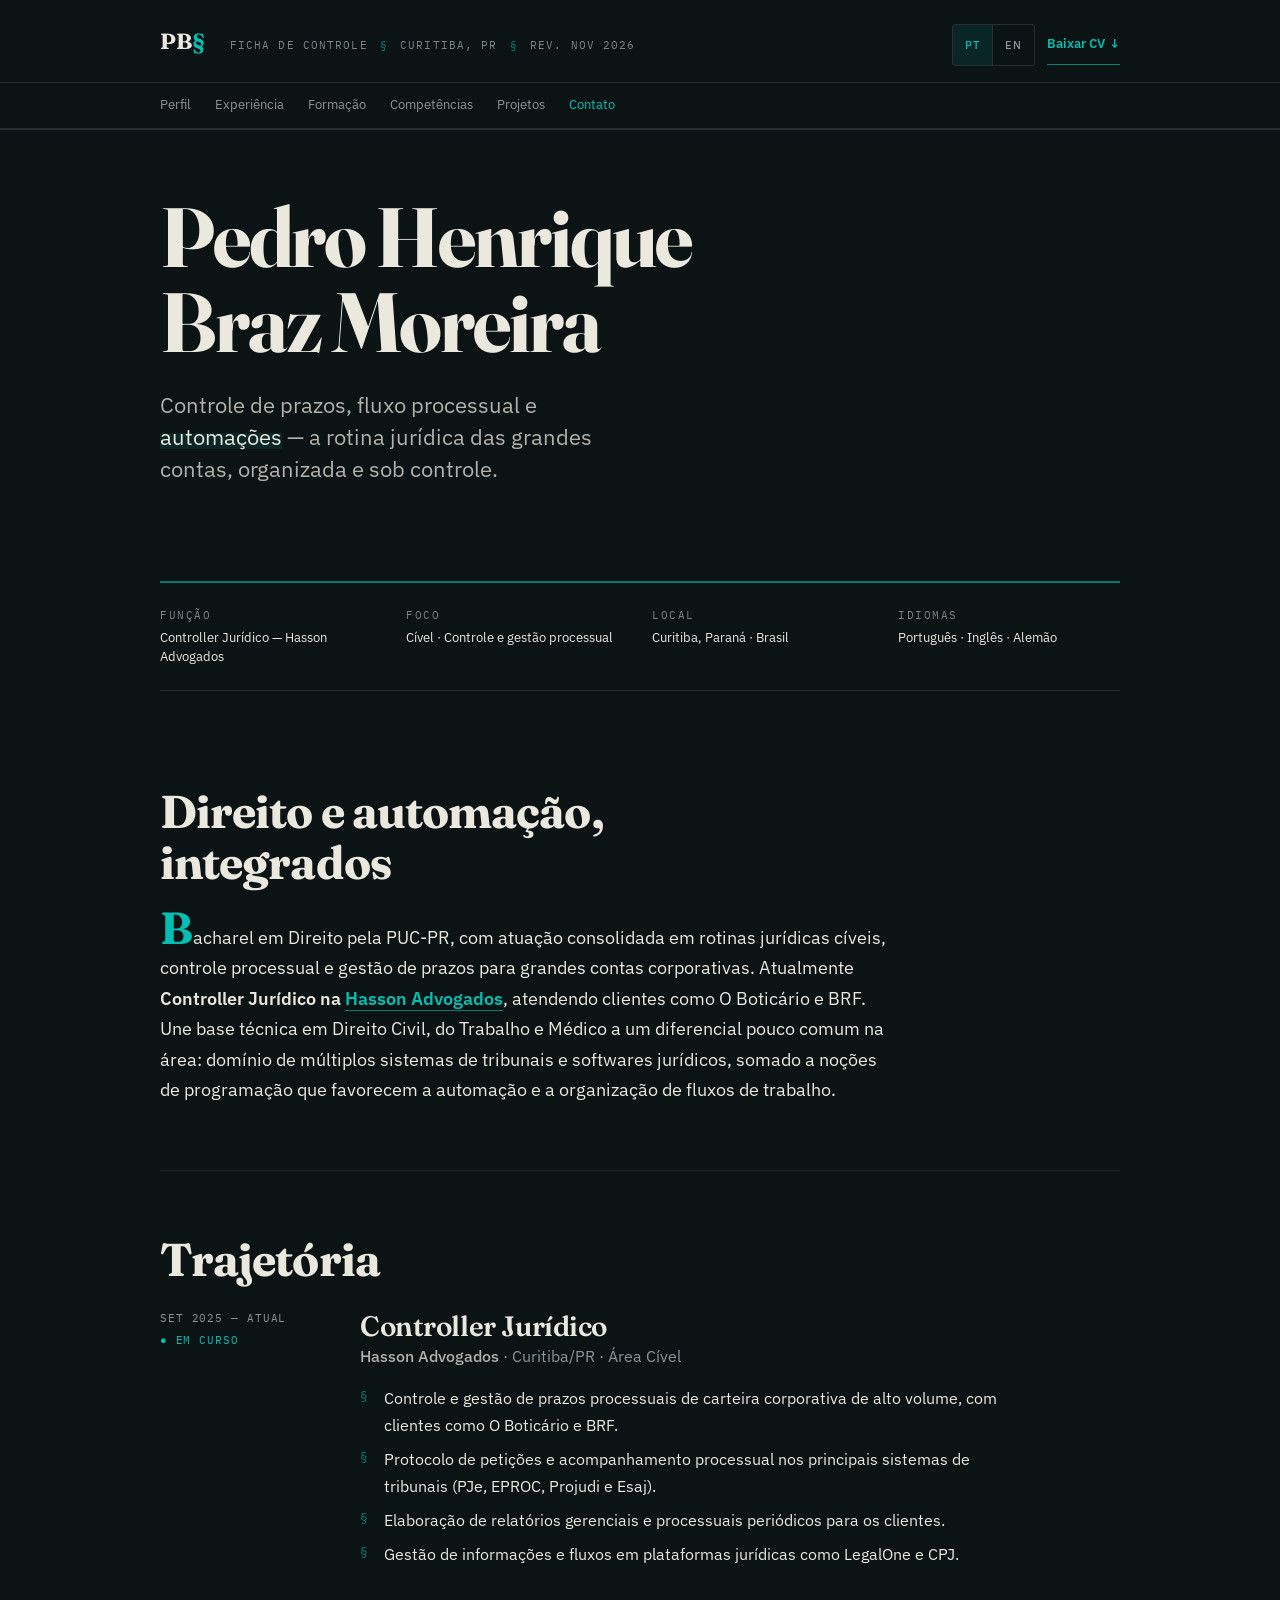
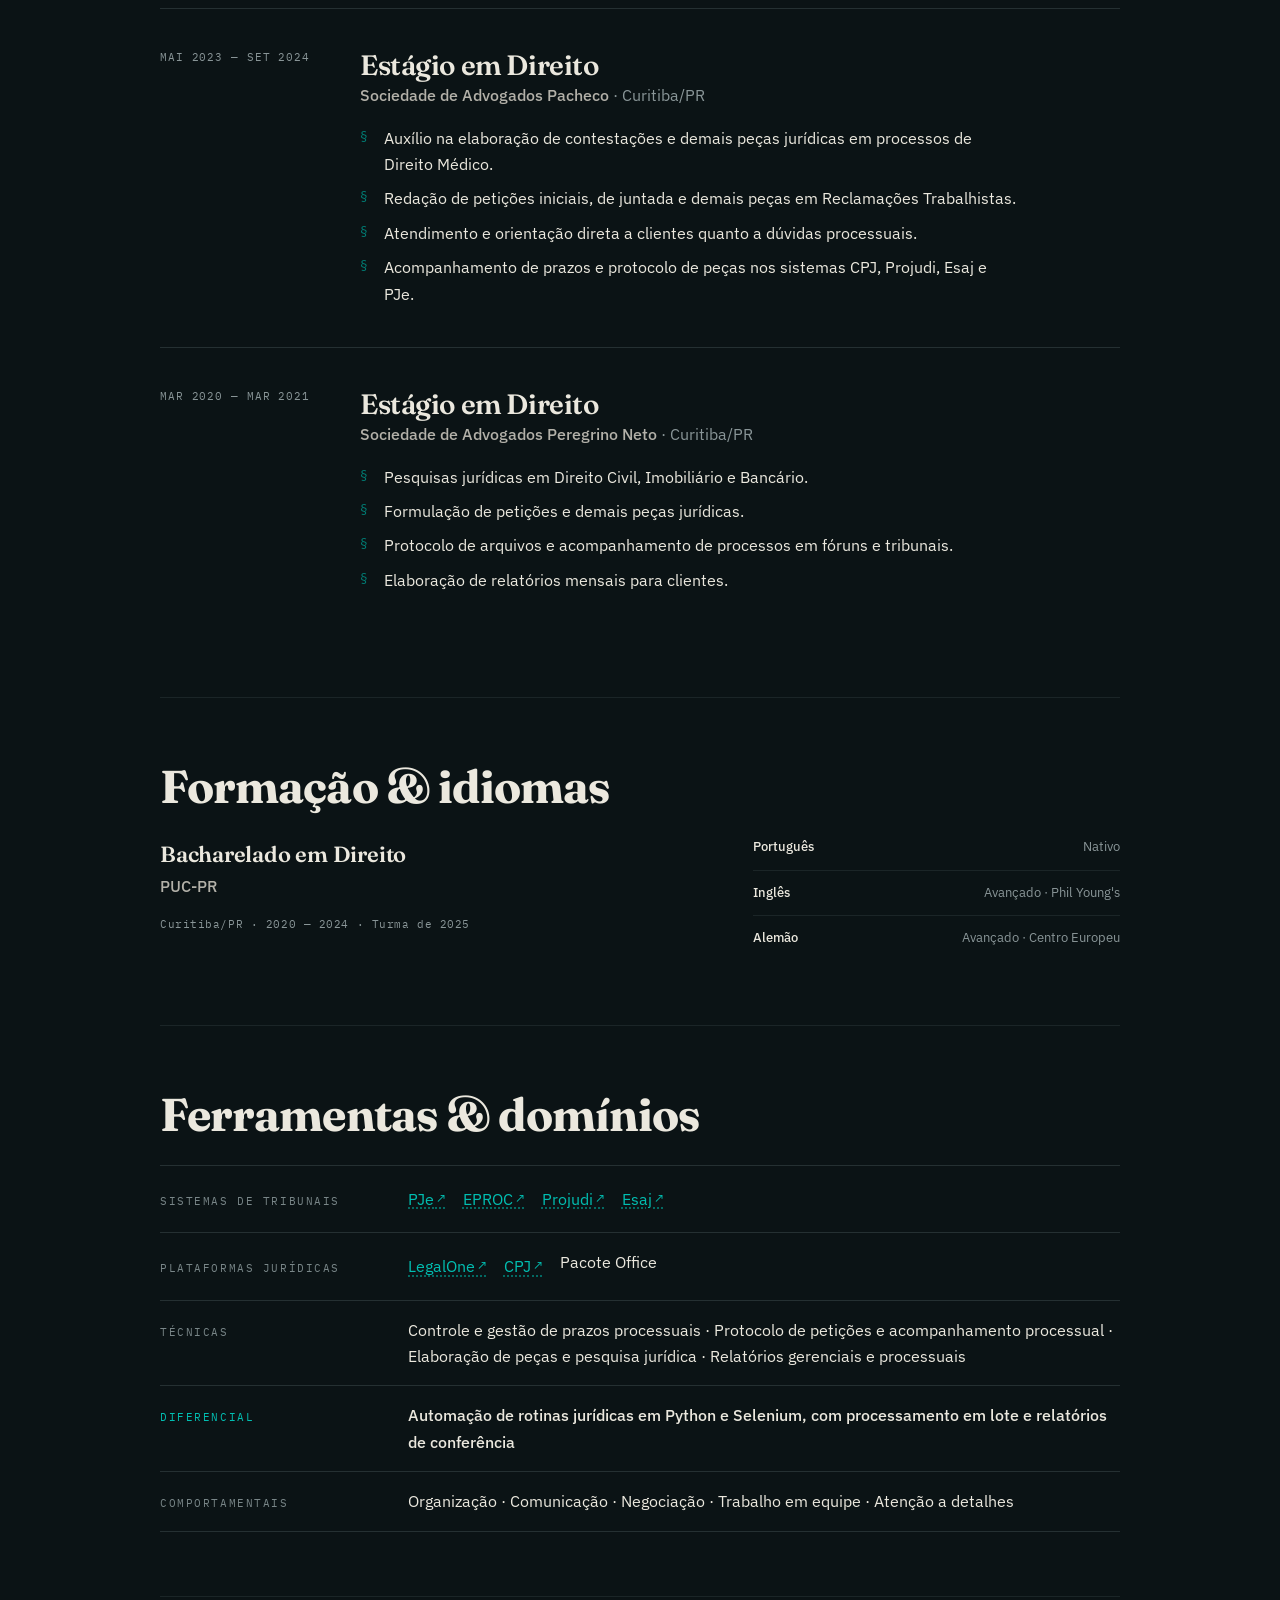
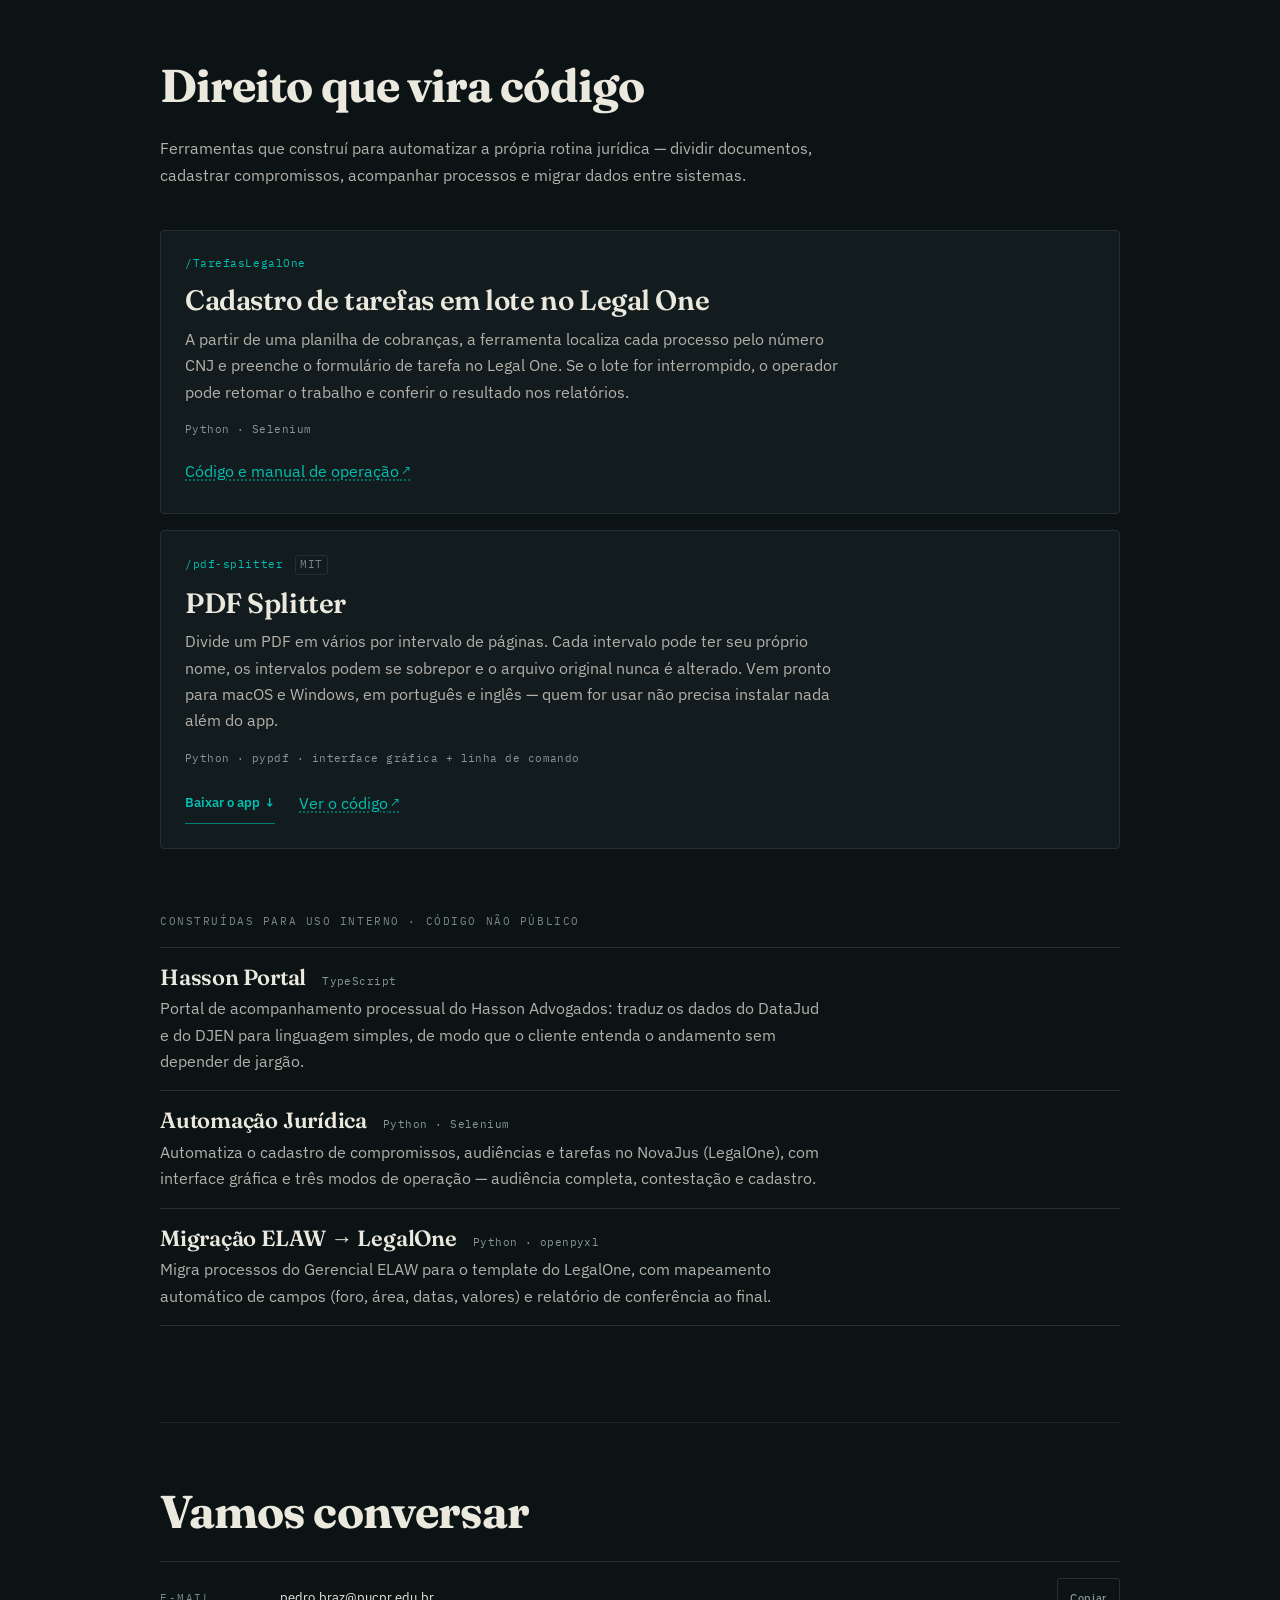
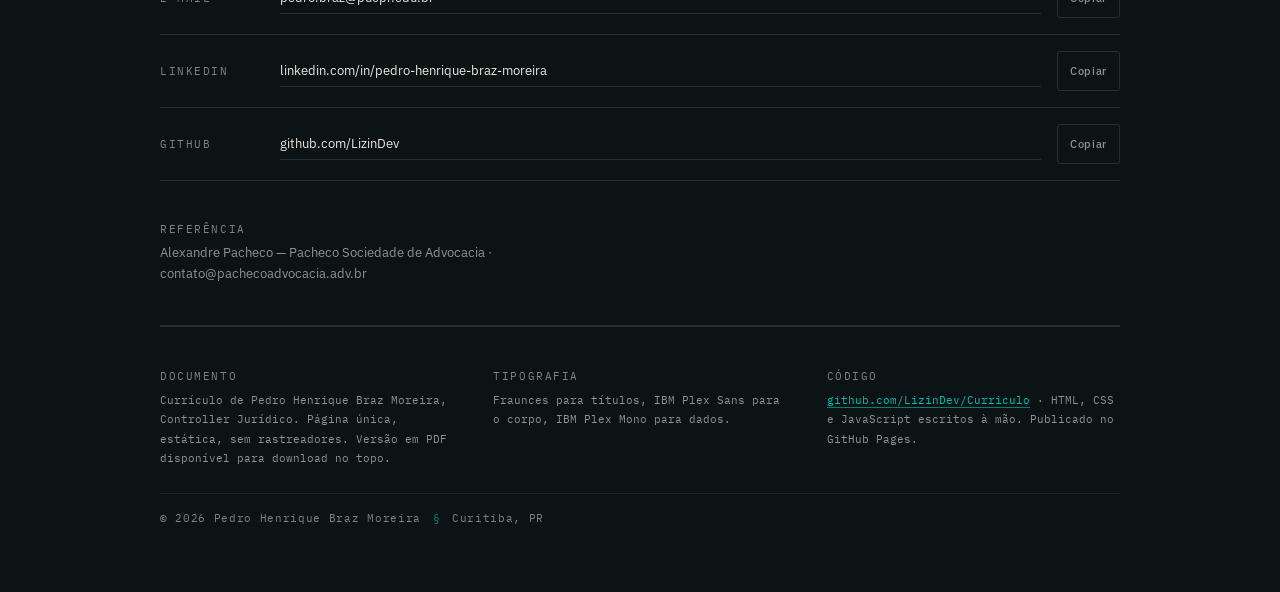
==== commit 7d9888c0: "Feature public legal automation and publish matching bilingual CV downloads" ====
--- a/index.html
+++ b/index.html
@@ -43,14 +43,14 @@
          então a navegação sobrevive também no celular. ===== -->
 <header class="mast">
   <div class="mast__top">
-    <a class="mast__mark" href="#topo" aria-label="Pedro Henrique Braz Moreira — início">PB<span class="mast__sec">§</span></a>
+    <a class="mast__mark" href="#topo" aria-label="Pedro Henrique Braz Moreira — início / home">PB<span class="mast__sec">§</span></a>
 
     <p class="mast__line">
       <span data-i18n="mast-sheet">Ficha de controle</span>
       <span class="mast__sep" aria-hidden="true">§</span>
       <span data-i18n="mast-place">Curitiba, PR</span>
       <span class="mast__sep" aria-hidden="true">§</span>
-      <span data-i18n="mast-rev">Rev. Ago 2026</span>
+      <span data-i18n="mast-rev">Rev. Nov 2026</span>
     </p>
 
     <div class="mast__tools">
@@ -58,7 +58,7 @@
         <button type="button" data-lang="pt" class="is-active" aria-pressed="true">PT</button>
         <button type="button" data-lang="en" aria-pressed="false">EN</button>
       </div>
-      <a class="cta" href="Pedro-Henrique-Braz-Moreira-CV.pdf" download>
+      <a class="cta" href="Pedro-Henrique-Braz-Moreira-CV.pdf" data-pdf-en="Pedro-Henrique-Braz-Moreira-CV-EN.pdf" download>
         <span data-i18n="download">Baixar CV</span><span class="cta__glyph" aria-hidden="true">↓</span>
       </a>
     </div>
@@ -67,7 +67,7 @@
 
 <!-- Fora do <header> de propósito: um sticky só gruda dentro do pai,
      e o pai acabava junto com a barra. Aqui o pai é o <body>. -->
-<nav class="mast__index" aria-label="Seções do currículo">
+<nav class="mast__index" aria-label="Seções do currículo / Résumé sections">
   <ul>
     <li><a href="#perfil"       data-i18n="nav-perfil">Perfil</a></li>
     <li><a href="#experiencia"  data-i18n="nav-exp">Experiência</a></li>
@@ -217,7 +217,7 @@
       </div>
       <div class="spec__row spec__row--flag">
         <dt data-i18n="k-dif">Diferencial</dt>
-        <dd data-i18n="dif-1">Noções de programação aplicadas à automação e à organização de rotinas jurídicas</dd>
+        <dd data-i18n="dif-1">Automação de rotinas jurídicas em Python e Selenium, com processamento em lote e relatórios de conferência</dd>
       </div>
       <div class="spec__row">
         <dt data-i18n="k-comp">Comportamentais</dt>
@@ -227,11 +227,21 @@
   </section>
 
   <!-- ===== Projetos =====
-       O cartão é reservado ao que é público e clicável. As ferramentas
+       Os cartões destacam projetos com código público. As ferramentas
        internas viram registros com fio: descritas, sem link morto. ===== -->
   <section id="projetos" class="sec">
     <h2 data-i18n="s5-h2">Direito que vira código</h2>
     <p class="lede lede--tight" data-i18n="s5-lede">Ferramentas que construí para automatizar a própria rotina jurídica — dividir documentos, cadastrar compromissos, acompanhar processos e migrar dados entre sistemas.</p>
+
+    <article class="feature">
+      <p class="feature__id">/TarefasLegalOne</p>
+      <h3 data-i18n="tarefas-h3">Cadastro de tarefas em lote no Legal One</h3>
+      <p class="feature__body" data-i18n="tarefas-p">A partir de uma planilha de cobranças, a ferramenta localiza cada processo pelo número CNJ e preenche o formulário de tarefa no Legal One. Se o lote for interrompido, o operador pode retomar o trabalho e conferir o resultado nos relatórios.</p>
+      <p class="feature__stack">Python · Selenium</p>
+      <p class="feature__actions">
+        <a class="xlink" href="https://github.com/LizinDev/TarefasLegalOne" data-i18n="tarefas-code">Código e manual de operação</a>
+      </p>
+    </article>
 
     <article class="feature">
       <p class="feature__id">/pdf-splitter <span class="feature__badge">MIT</span></p>
--- a/styles.css
+++ b/styles.css
@@ -5,7 +5,7 @@
  * nav: N6 Newspaper masthead (issue-line=below-mark, size=xl, rule=double, index=sticky)
  * footer: Ft4 Dense colophon (family=mono, layout=log-style, includes=date+attribution+typefaces)
  * sections: ficha strip · F4 step-sequence · F3 tabular spec sheet
- *           · destaque público (1 cartão) + lista de ferramentas internas · C3 typographic links
+ *           · projetos públicos + lista de ferramentas internas · C3 typographic links
  * theme: custom · vibe: "ficha de controle, arquivo noturno, precisão"
  * paper: oklch(18% 0.012 210) · accent: oklch(72% 0.128 186)
  * display: Fraunces 700 (roman) · body: IBM Plex Sans · outlier: IBM Plex Mono
@@ -438,9 +438,8 @@
    por isso só o pdf-splitter tem cartão. O que é interno vira
    registro com fio: descrito, sem link que dê 404.
    ============================================================ */
-/* Fio fino nos quatro lados. Nada de tarja grossa numa borda só —
-   é o "side-stripe card", tell clássico de template. O destaque vem
-   de ser o único cartão da página e de estar no topo da seção. */
+/* Projetos com código público. */
+.feature + .feature{ margin-top:var(--space-md); }
 .feature{
   padding:var(--space-lg);
   background:var(--color-paper-2);
@@ -697,9 +696,12 @@
 @media print{
   :root{
     --page-gutter:0; --content-max:none;
-    --space-2xl:1.1rem; --space-3xl:1.4rem; --space-xl:0.9rem;
+    --space-2xs:1.5pt; --space-xs:2pt; --space-sm:3pt; --space-md:5pt;
+    --space-lg:6pt; --space-xl:7pt; --space-2xl:8pt; --space-3xl:10pt;
+    --text-base:10pt; --text-sm:9pt; --text-xs:8pt; --text-md:10pt;
+    --measure:none;
   }
-  @page{ size:A4; margin:14mm 15mm; }
+  @page{ size:A4; margin:10mm 13mm; }
 
   body{ font-size:9.5pt; line-height:1.45; }
 
@@ -738,6 +740,21 @@
   .sec{ break-inside:auto; }
   h2, h3{ break-after:avoid; }
 
+  .ficha{ grid-template-columns:repeat(4, minmax(0, 1fr)); }
+  .diptych{ grid-template-columns:1fr 1fr; }
+  #competencias{ break-before:page; }
+  .spec__row{ grid-template-columns:10rem 1fr; }
+  .record{ grid-template-columns:8rem 1fr; }
+  .record__when{ align-content:start; }
+  .sec h2{ max-width:none; }
+  .ref, .mast__mark, .feature__id, #projetos > .lede{ display:none; }
+  .lede, .marks li, .tool p, .feature__body{ line-height:1.3; }
+  .record, .spec__row, .tool, .contact__row{ padding-block:3pt; }
+  .feature__actions .cta{ display:none; }
+  .contact__v{ padding:0; }
+  .feature__stack, .feature__body{ margin-bottom:2pt; }
+  .record__org{ margin-bottom:3pt; }
+  .feature__actions a{ white-space:normal; }
   .feature{ background:none; padding:var(--space-sm); border-color:var(--color-rule); }
   .tools__head{ margin-top:var(--space-md); }
 
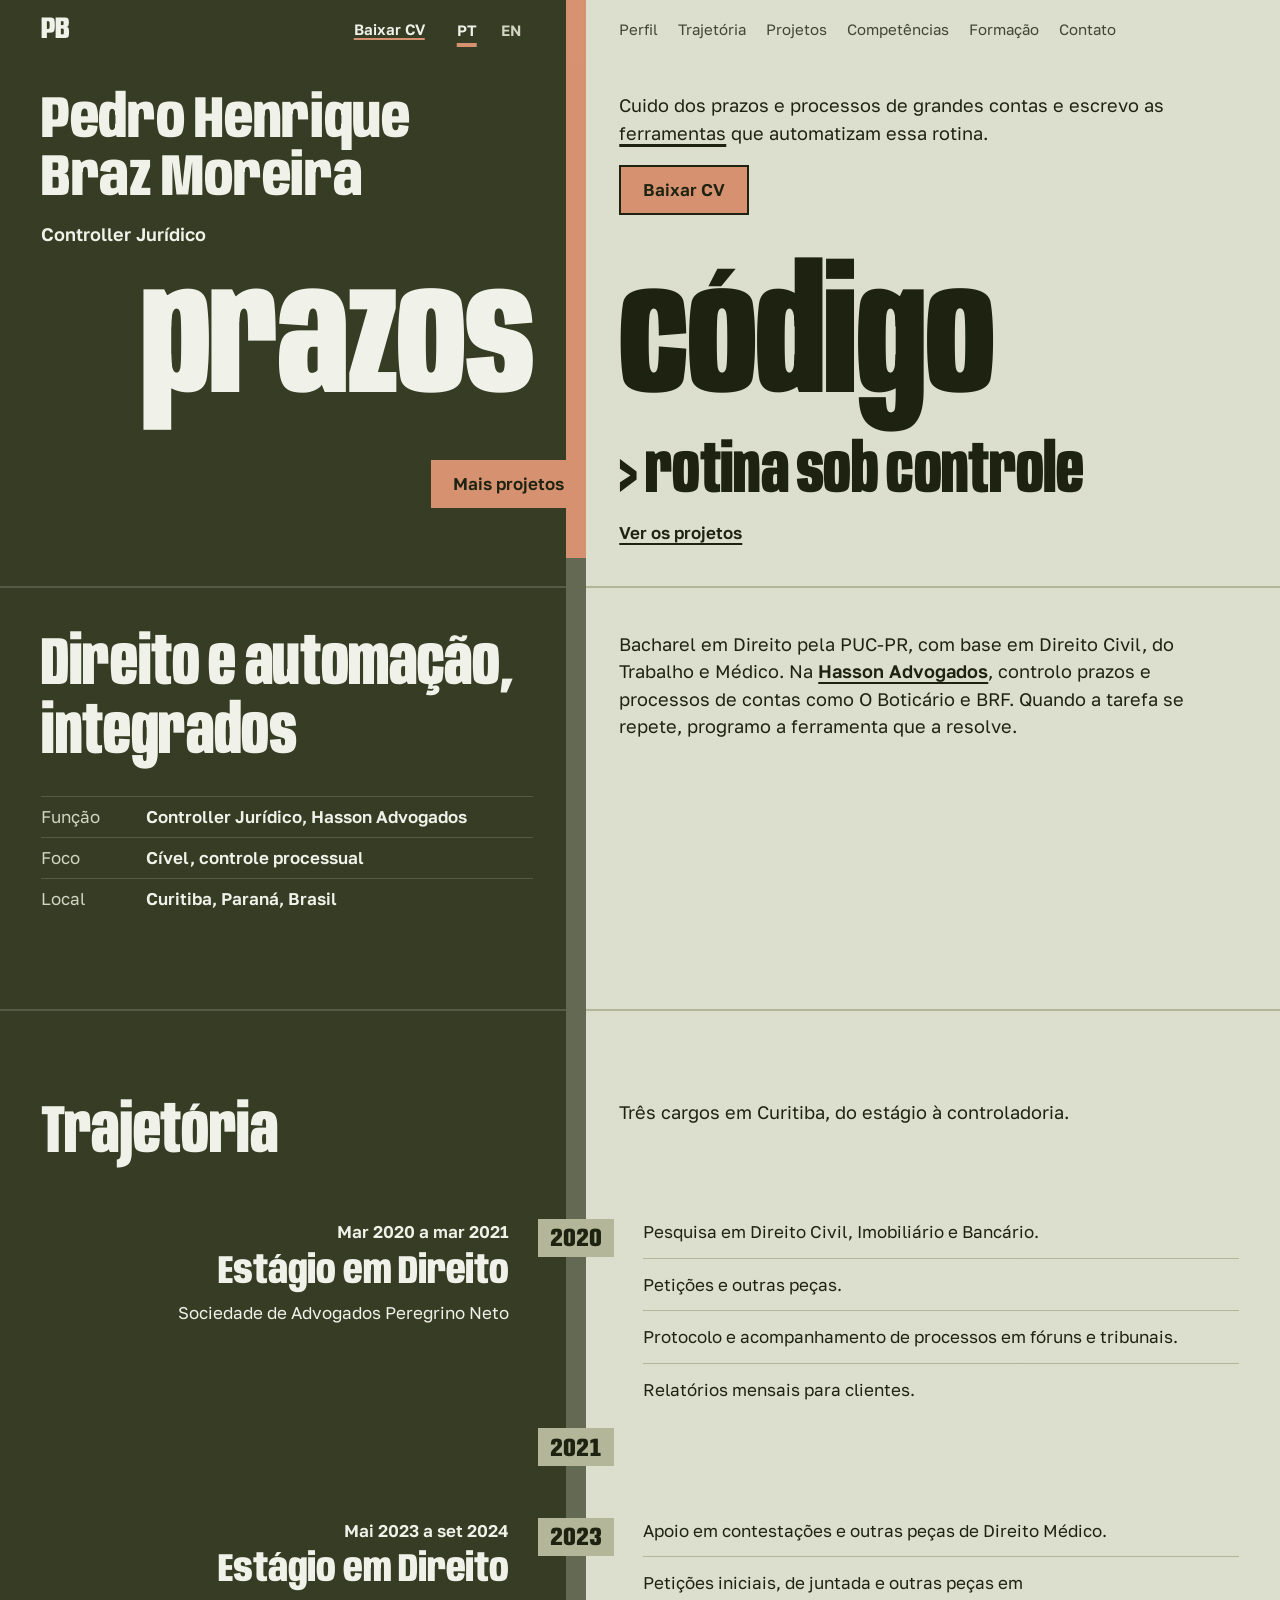
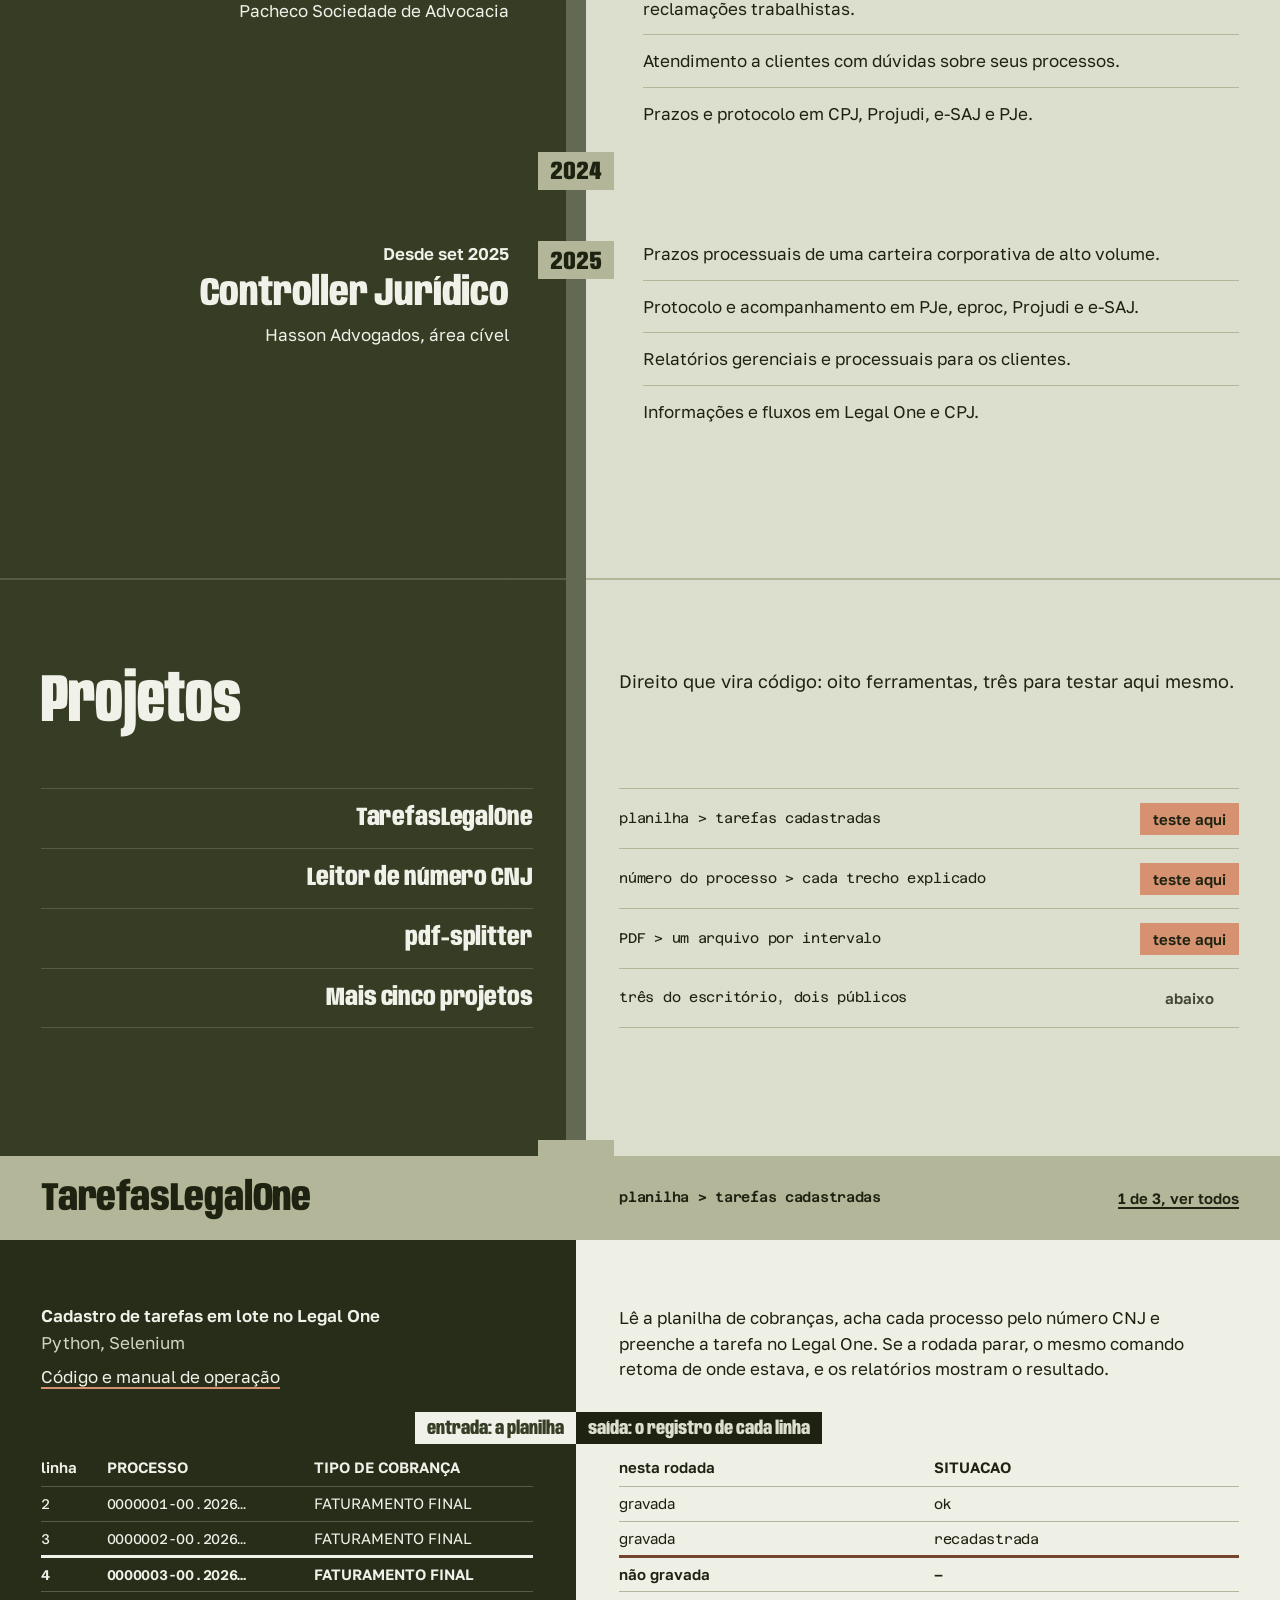
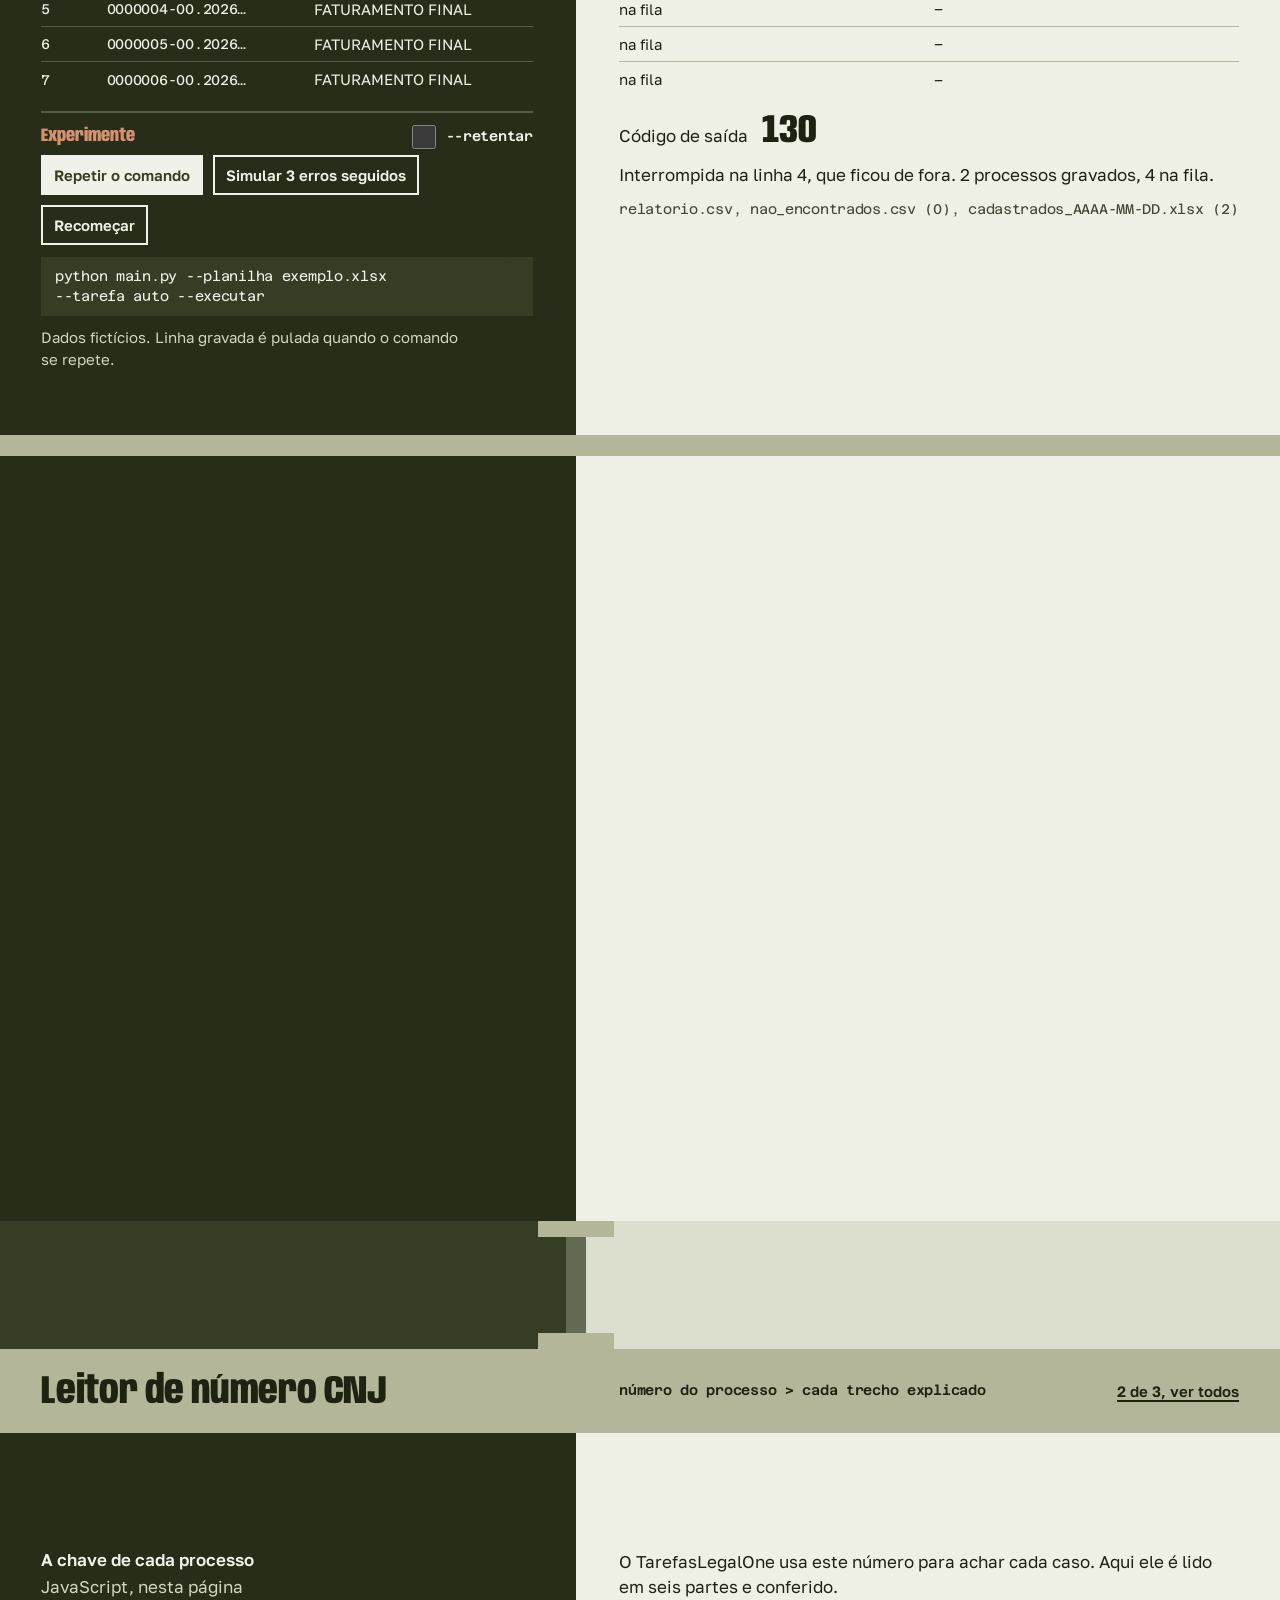
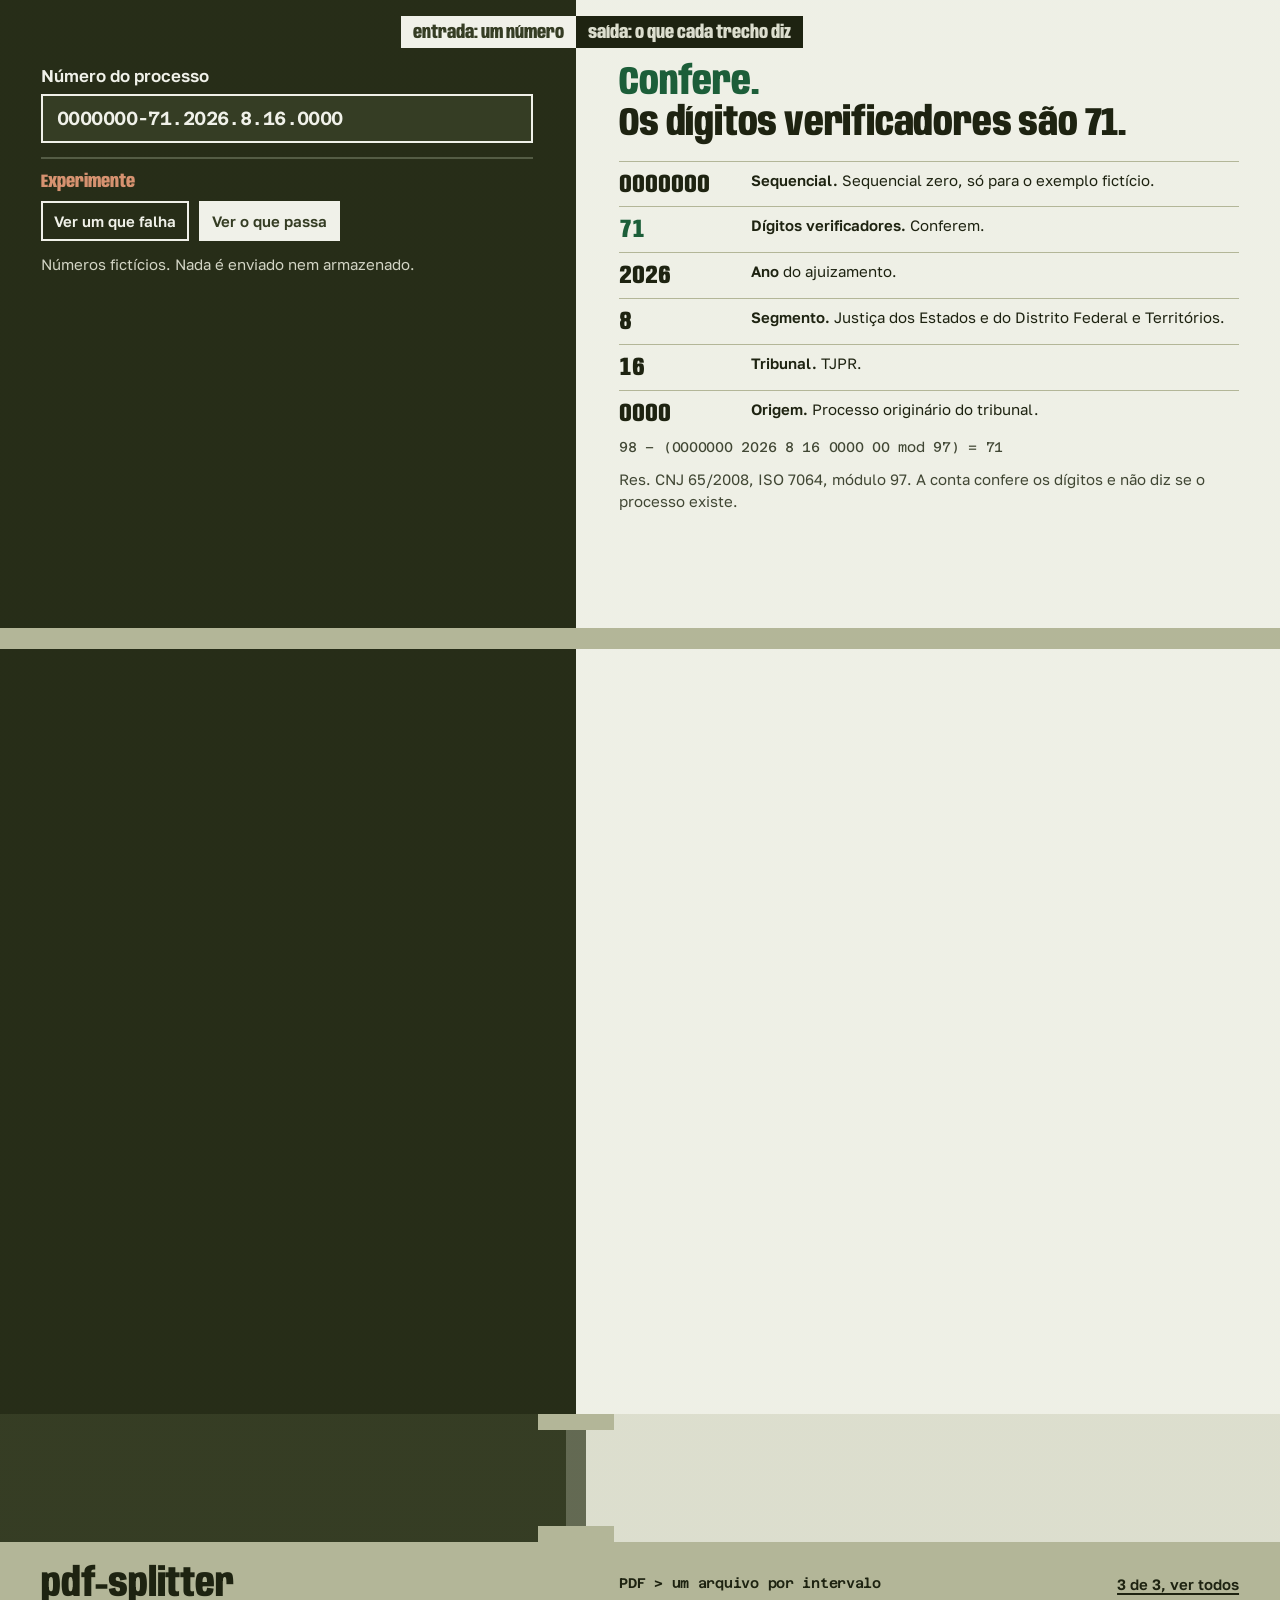
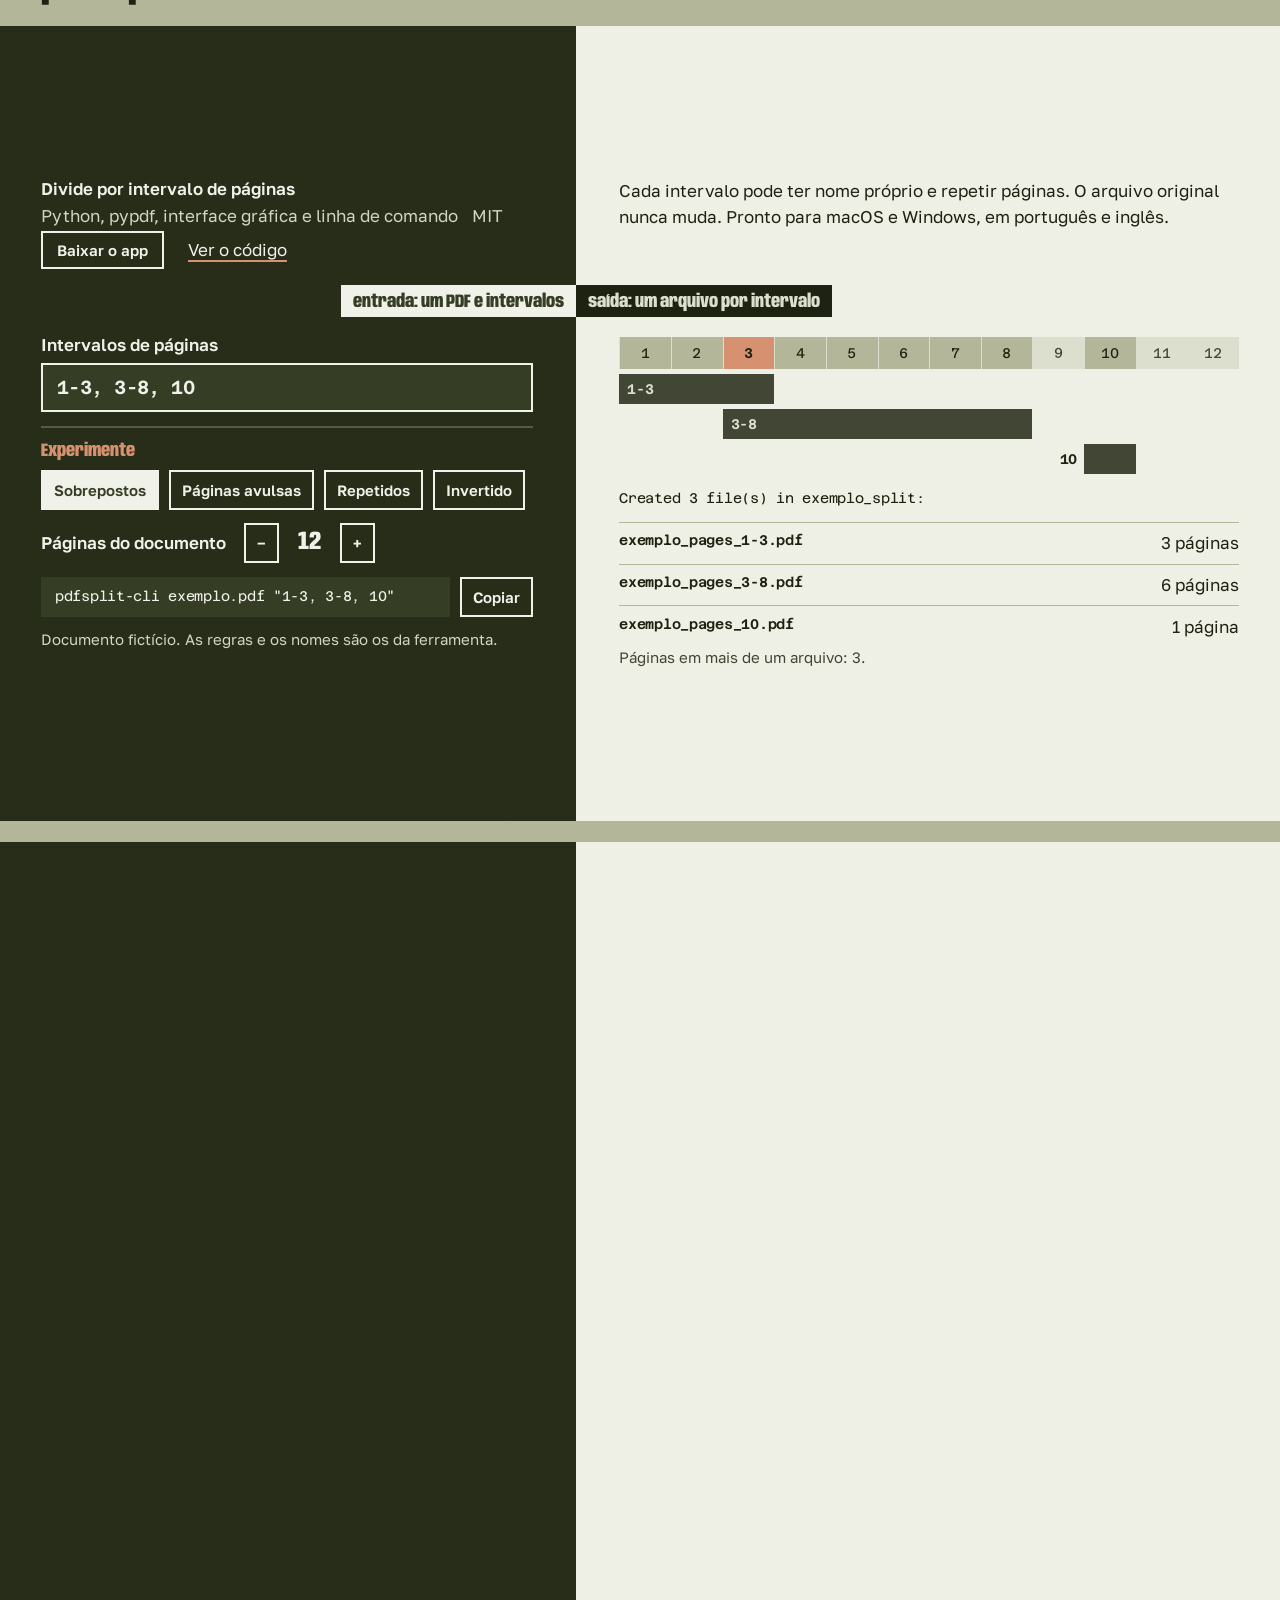
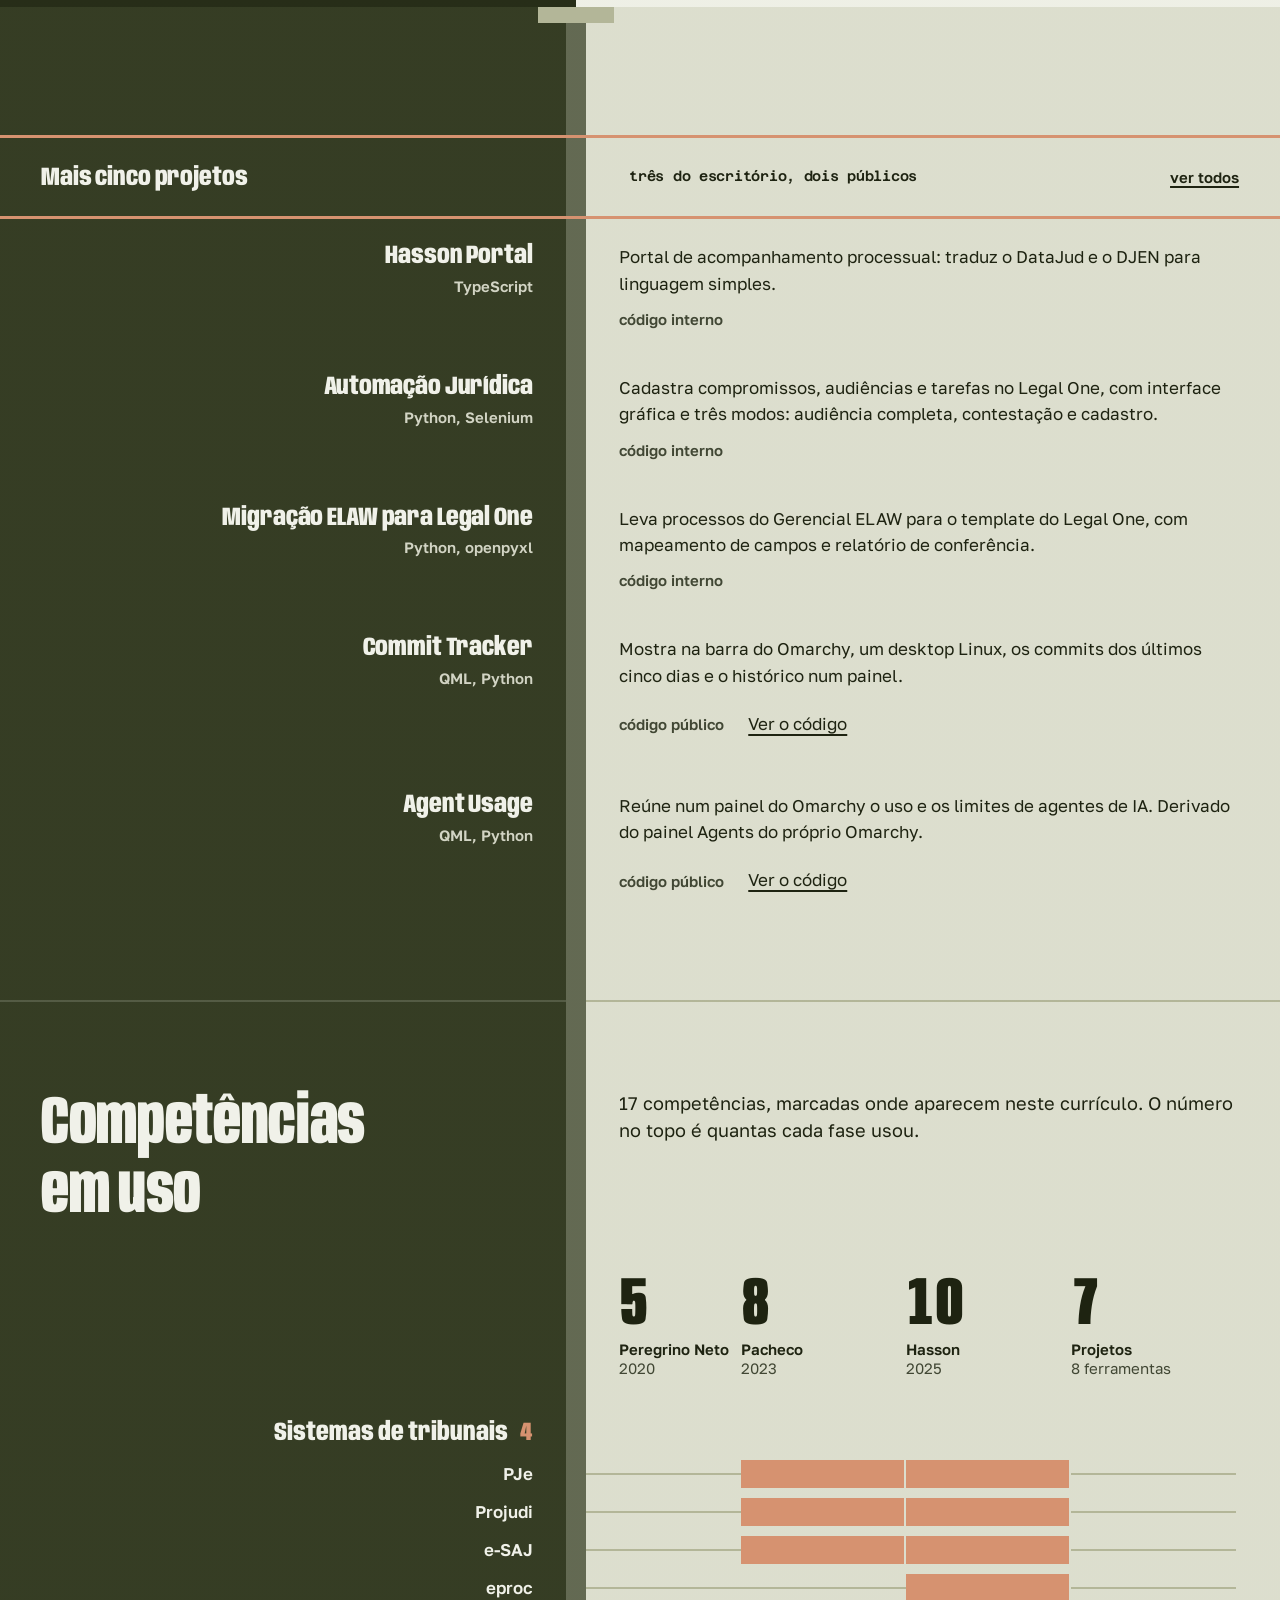
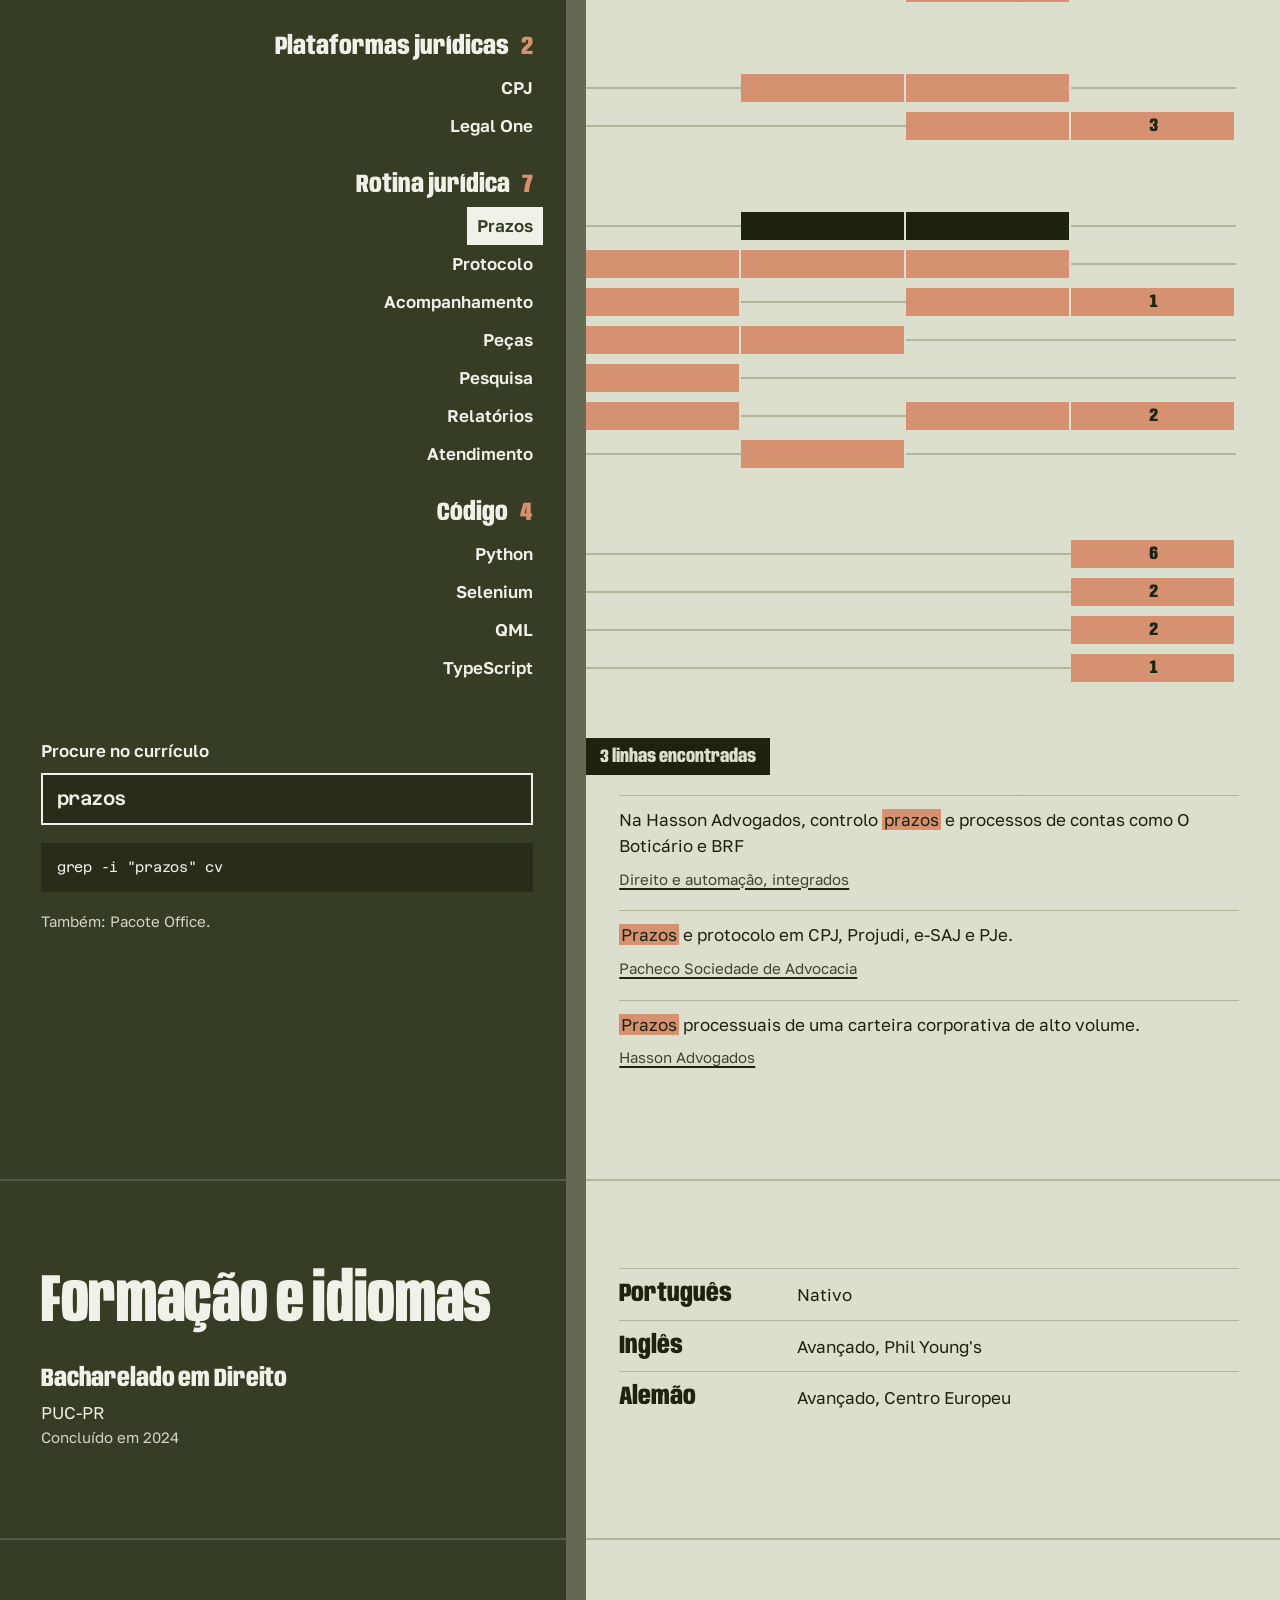
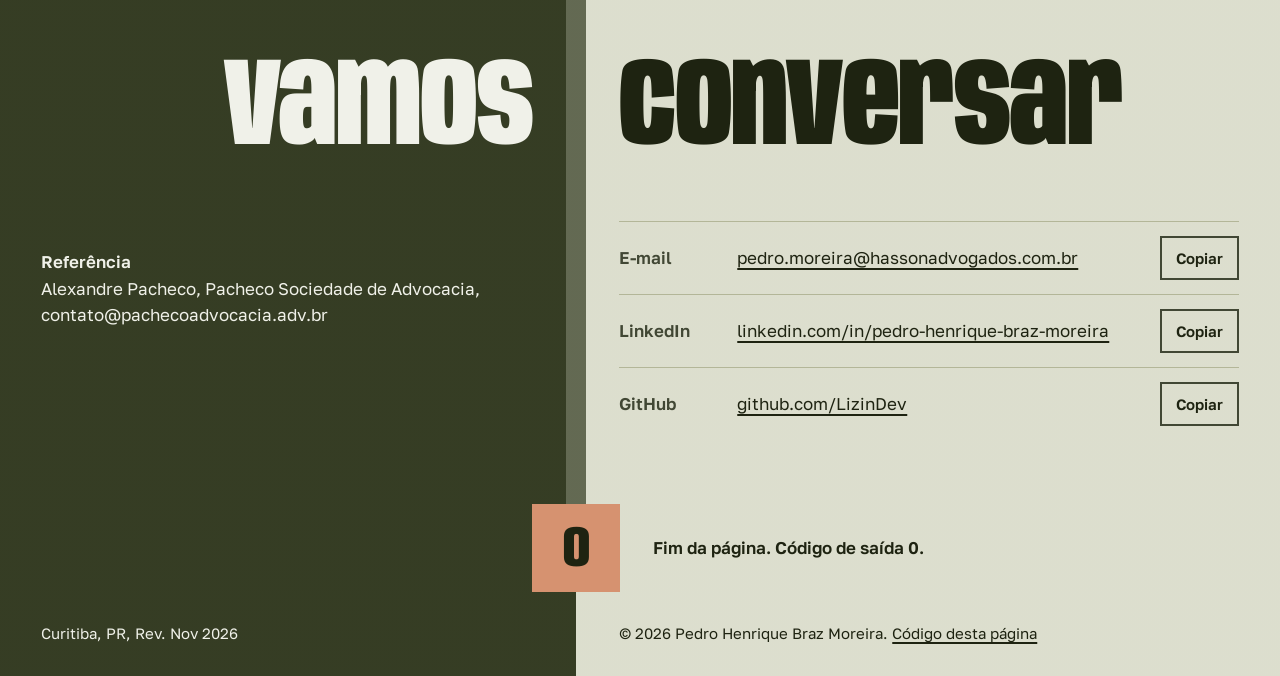
==== commit bc54e30a: "redesenha o currículo como entrada | saída, com ferramentas testáveis, tabela de competências confer" ====
--- a/index.html
+++ b/index.html
@@ -4,339 +4,478 @@
 <meta charset="UTF-8">
 <meta name="viewport" content="width=device-width, initial-scale=1, viewport-fit=cover">
 <title>Pedro Henrique Braz Moreira — Controller Jurídico</title>
-<meta name="description" content="Pedro Henrique Braz Moreira — Bacharel em Direito e Controller Jurídico. Controle processual, gestão de prazos e fluxos jurídicos cíveis, com domínio de sistemas de tribunais e noções de programação.">
-<meta name="theme-color" content="#0B1314">
+<meta name="description" content="Pedro Henrique Braz Moreira, Controller Jurídico em Curitiba. Prazos e processos de grandes contas, e as ferramentas em Python que automatizam essa rotina.">
+<meta name="theme-color" content="#363c25">
 <link rel="icon" type="image/svg+xml" href="favicon.svg">
 <link rel="canonical" href="https://lizindev.github.io/Curriculo/">
 
-<!-- Open Graph / social preview -->
+<!-- Open Graph / cartão social -->
 <meta property="og:type" content="profile">
 <meta property="og:title" content="Pedro Henrique Braz Moreira — Controller Jurídico">
-<meta property="og:description" content="Bacharel em Direito e Controller Jurídico. Controle de prazos, fluxo processual e automações — onde o Direito encontra o código.">
+<meta property="og:description" content="Controller Jurídico em Curitiba. Prazos e processos de grandes contas, e as ferramentas em Python que automatizam essa rotina.">
 <meta property="og:url" content="https://lizindev.github.io/Curriculo/">
 <meta property="og:image" content="https://lizindev.github.io/Curriculo/og-image.png">
 <meta property="og:image:width" content="1200">
 <meta property="og:image:height" content="630">
+<meta property="og:image:alt" content="prazos | código &gt; rotina sob controle. Pedro Henrique Braz Moreira, Controller Jurídico.">
 <meta property="og:locale" content="pt_BR">
 <meta property="og:locale:alternate" content="en_US">
 <meta name="twitter:card" content="summary_large_image">
 <meta name="twitter:title" content="Pedro Henrique Braz Moreira — Controller Jurídico">
-<meta name="twitter:description" content="Bacharel em Direito e Controller Jurídico. Controle de prazos, fluxo processual e automações — onde o Direito encontra o código.">
+<meta name="twitter:description" content="Controller Jurídico em Curitiba. Prazos e processos de grandes contas, e as ferramentas em Python que automatizam essa rotina.">
 <meta name="twitter:image" content="https://lizindev.github.io/Curriculo/og-image.png">
 
-<!-- Fontes: Fraunces (display) + IBM Plex Sans (corpo) + IBM Plex Mono (dado) -->
-<link rel="preconnect" href="https://fonts.googleapis.com">
-<link rel="preconnect" href="https://fonts.gstatic.com" crossorigin>
-<link href="https://fonts.googleapis.com/css2?family=Fraunces:opsz,wght@9..144,400;9..144,600;9..144,700&family=IBM+Plex+Mono:wght@400;500&family=IBM+Plex+Sans:wght@400;500;600&display=swap" rel="stylesheet">
-
-<!-- Estilo e scripts -->
+<!-- As três fontes moram no repositório (fonts/, licença OFL): nenhum pedido sai para outro site. -->
+<link rel="preload" href="fonts/anybody.woff2" as="font" type="font/woff2" crossorigin>
+<link rel="preload" href="fonts/golos-text.woff2" as="font" type="font/woff2" crossorigin>
 <link rel="stylesheet" href="tokens.css">
-<link rel="stylesheet" href="styles.css">
+<link rel="stylesheet" href="styles.css" media="screen">
+<link rel="stylesheet" href="print.css" media="print">
+<!-- Antes da primeira pintura: sem script, o que depende dele nem aparece. -->
+<script>document.documentElement.classList.add('js');</script>
 <script defer src="i18n.js"></script>
 <script defer src="script.js"></script>
+<script type="application/ld+json">
+{
+  "@context": "https://schema.org",
+  "@type": "Person",
+  "name": "Pedro Henrique Braz Moreira",
+  "jobTitle": "Controller Jurídico",
+  "worksFor": {
+    "@type": "Organization",
+    "name": "Hasson Advogados",
+    "url": "https://hassonadvogados.com.br/"
+  },
+  "alumniOf": {
+    "@type": "CollegeOrUniversity",
+    "name": "PUC-PR"
+  },
+  "address": {
+    "@type": "PostalAddress",
+    "addressLocality": "Curitiba",
+    "addressRegion": "PR",
+    "addressCountry": "BR"
+  },
+  "knowsLanguage": [
+    "pt-BR",
+    "en",
+    "de"
+  ],
+  "url": "https://lizindev.github.io/Curriculo/",
+  "sameAs": [
+    "https://github.com/LizinDev",
+    "https://www.linkedin.com/in/pedro-henrique-braz-moreira-b25516231/"
+  ]
+}
+</script>
 </head>
 <body>
-
 <a class="skip" href="#conteudo" data-i18n="skip">Pular para o conteúdo</a>
-
-<!-- ===== N6 · Masthead. A linha de índice gruda no topo ao rolar,
-         então a navegação sobrevive também no celular. ===== -->
-<header class="mast">
-  <div class="mast__top">
-    <a class="mast__mark" href="#topo" aria-label="Pedro Henrique Braz Moreira — início / home">PB<span class="mast__sec">§</span></a>
-
-    <p class="mast__line">
-      <span data-i18n="mast-sheet">Ficha de controle</span>
-      <span class="mast__sep" aria-hidden="true">§</span>
-      <span data-i18n="mast-place">Curitiba, PR</span>
-      <span class="mast__sep" aria-hidden="true">§</span>
-      <span data-i18n="mast-rev">Rev. Nov 2026</span>
-    </p>
-
-    <div class="mast__tools">
-      <div class="lang" role="group" aria-label="Idioma da página / Page language">
-        <button type="button" data-lang="pt" class="is-active" aria-pressed="true">PT</button>
-        <button type="button" data-lang="en" aria-pressed="false">EN</button>
+<div class="page">
+<div class="fill" id="fill" aria-hidden="true"></div>
+
+<header class="bar r">
+  <div class="in"><div class="w">
+    <a class="mark" href="#topo" aria-label="Pedro Henrique Braz Moreira — início / home">PB</a>
+    <a class="cv" href="Pedro-Henrique-Braz-Moreira-CV.pdf" data-pdf-en="Pedro-Henrique-Braz-Moreira-CV-EN.pdf" download data-i18n="download">Baixar CV</a>
+    <div class="lang" role="group" aria-label="Idioma da página / Page language">
+      <button type="button" data-lang="pt" class="is-active" aria-pressed="true">PT</button>
+      <button type="button" data-lang="en" aria-pressed="false">EN</button>
+    </div>
+  </div></div>
+  <nav class="out" aria-label="Seções do currículo / Résumé sections"><div class="w idx">
+    <a href="#perfil" data-i18n="nav-perfil">Perfil</a>
+    <a href="#experiencia" data-i18n="nav-exp">Trajetória</a>
+    <a href="#projetos" data-i18n="nav-proj">Projetos</a>
+    <a href="#competencias" data-i18n="nav-comp">Competências</a>
+    <a href="#formacao" data-i18n="nav-form">Formação</a>
+    <a href="#contato" data-i18n="nav-cont">Contato</a>
+  </div></nav>
+</header>
+
+<main id="conteudo" tabindex="-1">
+
+<section class="hero" id="topo">
+  <div class="in h-name"><div class="w">
+    <h1>Pedro&nbsp;Henrique <br>Braz&nbsp;Moreira</h1>
+    <p class="role" data-i18n="c1-role">Controller Jurídico</p>
+    <p class="only-print p-contact">pedro.moreira@hassonadvogados.com.br, linkedin.com/in/pedro-henrique-braz-moreira-b25516231, github.com/LizinDev, lizindev.github.io/Curriculo</p>
+  </div></div>
+  <div class="out h-act"><div class="w">
+    <p class="thesis" data-i18n="thesis">Cuido dos prazos e processos de grandes contas e escrevo as <span class="ul">ferramentas</span> que automatizam essa rotina.</p>
+    <a class="cta" href="Pedro-Henrique-Braz-Moreira-CV.pdf" data-pdf-en="Pedro-Henrique-Braz-Moreira-CV-EN.pdf" download data-i18n="download">Baixar CV</a>
+  </div></div>
+  <p class="giant split"><span class="in"><span class="w"><span class="disp" id="h1a">prazos</span></span></span><span class="vh"> | </span><span class="out"><span class="w"><span class="disp" id="h1b">código</span></span></span></p>
+  <button class="valve js-only" type="button" id="valve"><span data-i18n="d-valve">Mais projetos</span></button>
+  <div class="out g3"><div class="w">
+    <p class="box"><span class="disp" id="h1c">&gt; rotina sob controle</span></p>
+    <a id="h1l" href="#projetos">Ver os projetos</a>
+  </div></div>
+  <p class="vh" id="h1s" role="status"></p>
+</section>
+
+<section class="sec" id="perfil" data-src>
+  <div class="r">
+    <div class="in"><div class="w">
+      <h2 class="src" data-i18n="s1-h2">Direito e automação, integrados</h2>
+      <dl class="ficha">
+        <div><dt data-i18n="ficha-funcao">Função</dt><dd data-i18n="ficha-funcao-v">Controller Jurídico, Hasson Advogados</dd></div>
+        <div><dt data-i18n="ficha-foco">Foco</dt><dd data-i18n="ficha-foco-v">Cível, controle processual</dd></div>
+        <div><dt data-i18n="ficha-local">Local</dt><dd data-i18n="ficha-local-v">Curitiba, Paraná, Brasil</dd></div>
+      </dl>
+    </div></div>
+    <div class="out"><div class="w"><p class="lede" data-g data-i18n="s1-lede">Bacharel em Direito pela PUC-PR, com base em Direito Civil, do Trabalho e Médico. Na <strong><a class="ilink" href="https://hassonadvogados.com.br/sobre/" target="_blank" rel="noopener">Hasson Advogados</a></strong>, controlo prazos e processos de contas como O Boticário e BRF. Quando a tarefa se repete, programo a ferramenta que a resolve.</p></div></div>
+  </div>
+</section>
+
+<section class="sec" id="experiencia">
+  <div class="r"><div class="in"><div class="w"><h2 data-i18n="s2-h2">Trajetória</h2></div></div><div class="out"><div class="w"><p class="lede" data-i18n="d-e-l">Três cargos em Curitiba, do estágio à controladoria.</p></div></div></div>
+  <ol>
+    <li class="entry" id="exp-3" data-src>
+      <span class="yr a" aria-hidden="true">2020</span><span class="yr b" aria-hidden="true">2021</span>
+      <div class="in"><div class="w">
+        <p class="when"><span data-i18n="c3-date">Mar 2020 a mar 2021</span> </p>
+        <h3 data-i18n="intern2">Estágio em Direito</h3>
+        <p class="org"><span class="src">Sociedade de Advogados Peregrino Neto</span></p>
+      </div></div>
+      <div class="out"><div class="w"><ul class="marks">
+          <li data-g data-i18n="c3-b1">Pesquisa em Direito Civil, Imobiliário e Bancário.</li>
+          <li data-g data-i18n="c3-b2">Petições e outras peças.</li>
+          <li data-g data-i18n="c3-b3">Protocolo e acompanhamento de processos em fóruns e tribunais.</li>
+          <li data-g data-i18n="c3-b4">Relatórios mensais para clientes.</li>
+      </ul></div></div>
+    </li>
+    <li class="entry" id="exp-2" data-src>
+      <span class="yr a" aria-hidden="true">2023</span><span class="yr b" aria-hidden="true">2024</span>
+      <div class="in"><div class="w">
+        <p class="when"><span data-i18n="c2-date">Mai 2023 a set 2024</span> </p>
+        <h3 data-i18n="intern">Estágio em Direito</h3>
+        <p class="org"><span class="src">Pacheco Sociedade de Advocacia</span></p>
+      </div></div>
+      <div class="out"><div class="w"><ul class="marks">
+          <li data-g data-i18n="c2-b1">Apoio em contestações e outras peças de Direito Médico.</li>
+          <li data-g data-i18n="c2-b2">Petições iniciais, de juntada e outras peças em reclamações trabalhistas.</li>
+          <li data-g data-i18n="c2-b3">Atendimento a clientes com dúvidas sobre seus processos.</li>
+          <li data-g data-i18n="c2-b4">Prazos e protocolo em CPJ, Projudi, e-SAJ e PJe.</li>
+      </ul></div></div>
+    </li>
+    <li class="entry" id="exp-1" data-src>
+      <span class="yr a" aria-hidden="true">2025</span>
+      <div class="in"><div class="w">
+        <p class="when"><span data-i18n="c1-date">Desde set 2025</span></p>
+        <h3 data-i18n="c1-role">Controller Jurídico</h3>
+        <p class="org"><span class="src">Hasson Advogados</span><span data-i18n="c1-where">, área cível</span></p>
+      </div></div>
+      <div class="out"><div class="w"><ul class="marks">
+          <li data-g data-i18n="c1-b1">Prazos processuais de uma carteira corporativa de alto volume.</li>
+          <li data-g data-i18n="c1-b2">Protocolo e acompanhamento em PJe, eproc, Projudi e e-SAJ.</li>
+          <li data-g data-i18n="c1-b3">Relatórios gerenciais e processuais para os clientes.</li>
+          <li data-g data-i18n="c1-b4">Informações e fluxos em Legal One e CPJ.</li>
+      </ul></div></div>
+    </li>
+  </ol>
+</section>
+
+<section class="sec" id="projetos">
+  <div class="r">
+    <div class="in"><div class="w"><h2 data-i18n="s5-h2">Projetos</h2></div></div>
+    <div class="out"><div class="w"><p class="lede" data-i18n="s5-lede">Direito que vira código: oito ferramentas, três para testar aqui mesmo.</p></div></div>
+  </div>
+
+  <nav class="ix" id="indice" aria-label="Projetos desta página / Projects on this page"><ul>
+<li><a href="#tarefas"><span class="in"><span class="w disp">TarefasLegalOne</span></span><span class="out"><span class="w"><span class="fl" data-i18n="d-x1">planilha &gt; tarefas cadastradas</span><span class="st go" data-i18n="d-s1">teste aqui</span></span></span></a></li>
+<li><a href="#leitor"><span class="in"><span class="w disp" data-i18n="d-cnj-name">Leitor de número CNJ</span></span><span class="out"><span class="w"><span class="fl" data-i18n="d-x2">número do processo &gt; cada trecho explicado</span><span class="st go" data-i18n="d-s1">teste aqui</span></span></span></a></li>
+<li><a href="#pdf"><span class="in"><span class="w disp">pdf-splitter</span></span><span class="out"><span class="w"><span class="fl" data-i18n="d-x3">PDF &gt; um arquivo por intervalo</span><span class="st go" data-i18n="d-s1">teste aqui</span></span></span></a></li>
+<li><a href="#mais"><span class="in"><span class="w disp" data-i18n="d-m-h">Mais cinco projetos</span></span><span class="out"><span class="w"><span class="fl" data-i18n="d-m-f">três do escritório, dois públicos</span><span class="st" data-i18n="d-m-s">abaixo</span></span></span></a></li>
+</ul></nav>
+
+  <article class="tool" id="tarefas" data-src>
+    <div class="stage">
+    <div class="plate"><div class="in"><div class="w"><p class="name disp src" data-g>TarefasLegalOne</p></div></div><div class="out"><div class="w"><span class="fl" data-i18n="d-x1">planilha &gt; tarefas cadastradas</span><a class="all" href="#indice" data-i18n="d-a1">1 de 3, ver todos</a></div></div></div>
+    <div class="body">
+    <div class="r st1">
+      <div class="in"><div class="w">
+        <h3 data-g data-i18n="tarefas-h3">Cadastro de tarefas em lote no Legal One</h3>
+        <p class="meta" data-g>Python, Selenium</p>
+        <p class="acts"><a href="https://github.com/LizinDev/TarefasLegalOne" target="_blank" rel="noopener" data-i18n="tarefas-code">Código e manual de operação</a></p>
+      </div></div>
+      <div class="out"><div class="w">
+        <p data-g data-i18n="tarefas-p">Lê a planilha de cobranças, acha cada processo pelo número CNJ e preenche a tarefa no Legal One. Se a rodada parar, o mesmo comando retoma de onde estava, e os relatórios mostram o resultado.</p>
+      </div></div>
+    </div>
+    <div class="r iobox">
+      <div class="in st2"><div class="w">
+        <p class="io" data-i18n="d-t-in">entrada: a planilha</p>
+        <table class="run" id="run-i">
+          <thead><tr><th scope="col" data-i18n="d-t-l">linha</th><th scope="col">PROCESSO</th><th scope="col">TIPO DE COBRANÇA</th></tr></thead>
+          <tbody>
+            <tr><td class="mono">2</td><td class="mono">0000001-00.2026…</td><td>FATURAMENTO FINAL</td></tr>
+            <tr><td class="mono">3</td><td class="mono">0000002-00.2026…</td><td>FATURAMENTO FINAL</td></tr>
+            <tr class="cut"><td class="mono">4</td><td class="mono">0000003-00.2026…</td><td>FATURAMENTO FINAL</td></tr>
+            <tr><td class="mono">5</td><td class="mono">0000004-00.2026…</td><td>FATURAMENTO FINAL</td></tr>
+            <tr><td class="mono">6</td><td class="mono">0000005-00.2026…</td><td>FATURAMENTO FINAL</td></tr>
+            <tr><td class="mono">7</td><td class="mono">0000006-00.2026…</td><td>FATURAMENTO FINAL</td></tr>
+          </tbody></table>
+        <div class="foot-io stack st4">
+          <p class="try js-only" id="run-try" data-i18n="d-try">Experimente</p>
+          <div class="ctl js-only">
+            <button class="btn main" type="button" id="run-go">Repetir o comando</button>
+            <button class="btn" type="button" id="run-f" data-i18n="d-t-f">Simular 3 erros seguidos</button>
+            <button class="btn" type="button" id="run-x" data-i18n="d-t-x">Recomeçar</button>
+            <label class="chk" for="run-r"><input type="checkbox" id="run-r"><code>--retentar</code></label>
+          </div>
+          <code class="cmd" id="run-c"><span class="nb">python main.py</span> <span class="nb">--planilha exemplo.xlsx</span> <span class="nb">--tarefa auto</span> <span class="nb">--executar</span></code>
+          <p class="note" data-i18n="d-t-n">Dados fictícios. Linha gravada é pulada quando o comando se repete.</p>
+        </div>
+      </div></div>
+      <div class="out st3"><div class="w">
+        <p class="io" data-i18n="d-t-out">saída: o registro de cada linha</p>
+        <table class="run" id="run-o">
+          <thead><tr><th scope="col" data-i18n="d-t-r">nesta rodada</th><th scope="col">SITUACAO</th></tr></thead>
+          <tbody>
+            <tr><td>gravada</td><td class="mono">ok</td></tr>
+            <tr><td>gravada</td><td class="mono">recadastrada</td></tr>
+            <tr class="cut"><td>não gravada</td><td class="mono">–</td></tr>
+            <tr><td>na fila</td><td class="mono">–</td></tr>
+            <tr><td>na fila</td><td class="mono">–</td></tr>
+            <tr><td>na fila</td><td class="mono">–</td></tr>
+          </tbody></table>
+        <div class="foot-io run-o">
+          <p class="code"><span data-i18n="d-t-code">Código de saída</span> <b class="disp" id="run-e">130</b></p>
+          <p id="run-m">Interrompida na linha 4, que ficou de fora. 2 processos gravados, 4 na fila.</p>
+          <p class="note"><code id="run-fl">relatorio.csv, nao_encontrados.csv (0), cadastrados_AAAA-MM-DD.xlsx (2)</code></p>
+          <p class="vh" id="run-l" role="status"></p>
+        </div>
+      </div></div>
+    </div>
+    </div>
+    <div class="outlet" aria-hidden="true"><i></i></div>
+    </div>
+  </article>
+
+  <article class="tool live" id="leitor">
+    <div class="stage">
+    <div class="plate"><div class="in"><div class="w"><p class="name disp" data-i18n="d-cnj-name">Leitor de número CNJ</p></div></div><div class="out"><div class="w"><span class="fl" data-i18n="d-x2">número do processo &gt; cada trecho explicado</span><a class="all" href="#indice" data-i18n="d-a2">2 de 3, ver todos</a></div></div></div>
+    <div class="body">
+    <div class="r st1">
+      <div class="in"><div class="w">
+        <h3 data-i18n="d-cnj-h">A chave de cada processo</h3>
+        <p class="meta" data-i18n="d-cnj-m">JavaScript, nesta página</p>
+      </div></div>
+      <div class="out"><div class="w"><p data-i18n="d-cnj-p">O TarefasLegalOne usa este número para achar cada caso. Aqui ele é lido em seis partes e conferido.</p></div></div>
+    </div>
+    <div class="r iobox">
+      <div class="in st2"><div class="w">
+        <p class="io" data-i18n="d-c-in">entrada: um número</p>
+        <div class="field">
+          <label for="cnj" data-i18n="d-cnj-l">Número do processo</label>
+          <input id="cnj" name="cnj" type="text" inputmode="decimal" autocomplete="off" spellcheck="false" maxlength="60" value="0000000-71.2026.8.16.0000" aria-describedby="cnj-note">
+        </div>
+        <p class="try js-only st4" data-i18n="d-try">Experimente</p>
+        <div class="line js-only st4">
+          <button class="btn" type="button" id="cnj-bad" data-i18n="d-cnj-b" aria-pressed="false">Ver um que falha</button>
+          <button class="btn" type="button" id="cnj-ok" data-i18n="d-cnj-k" aria-pressed="true">Ver o que passa</button>
+        </div>
+        <p class="note" id="cnj-note" data-i18n="d-cnj-n">Números fictícios. Nada é enviado nem armazenado.</p>
+      </div></div>
+      <div class="out st3"><div class="w">
+        <p class="io" data-i18n="d-c-out">saída: o que cada trecho diz</p>
+        <div id="cnj-v" role="status" class="disp verdict ok"><b>Confere.</b>Os dígitos verificadores são 71.</div>
+        <dl class="segs" id="cnj-o">
+          <div><dt>0000000</dt><dd><b>Sequencial.</b> Sequencial zero, só para o exemplo fictício.</dd></div>
+          <div class="fine"><dt>71</dt><dd><b>Dígitos verificadores.</b> Conferem.</dd></div>
+          <div><dt>2026</dt><dd><b>Ano</b> do ajuizamento.</dd></div>
+          <div><dt>8</dt><dd><b>Segmento.</b> Justiça dos Estados e do Distrito Federal e Territórios.</dd></div>
+          <div><dt>16</dt><dd><b>Tribunal.</b> TJPR.</dd></div>
+          <div><dt>0000</dt><dd><b>Origem.</b> Processo originário do tribunal.</dd></div>
+        </dl>
+        <p class="note"><code id="cnj-c">98 − (0000000 2026 8 16 0000 00 mod 97) = 71</code></p>
+        <p class="note" style="margin-top:12px"><span data-i18n="d-cnj-s">Res. CNJ 65/2008, ISO 7064, módulo 97. A conta confere os dígitos e não diz se o processo existe.</span></p>
+      </div></div>
+    </div>
+    </div>
+    <div class="outlet" aria-hidden="true"><i></i></div>
+    </div>
+  </article>
+
+  <article class="tool" id="pdf" data-src>
+    <div class="stage">
+    <div class="plate"><div class="in"><div class="w"><p class="name disp src" data-g>pdf-splitter</p></div></div><div class="out"><div class="w"><span class="fl" data-i18n="d-x3">PDF &gt; um arquivo por intervalo</span><a class="all" href="#indice" data-i18n="d-a3">3 de 3, ver todos</a></div></div></div>
+    <div class="body">
+    <div class="r st1">
+      <div class="in"><div class="w">
+        <h3 data-g data-i18n="pdf-h3">Divide por intervalo de páginas</h3>
+        <p class="meta" data-g><span data-i18n="pdf-stack">Python, pypdf, interface gráfica e linha de comando</span> <span class="mit">MIT</span></p>
+        <p class="acts"><a class="cta line" href="https://github.com/LizinDev/pdf-splitter/releases/latest" target="_blank" rel="noopener" data-i18n="pdf-dl">Baixar o app</a><a href="https://github.com/LizinDev/pdf-splitter" target="_blank" rel="noopener" data-i18n="pdf-code">Ver o código</a></p>
+      </div></div>
+      <div class="out"><div class="w">
+        <p data-g data-i18n="pdf-p">Cada intervalo pode ter nome próprio e repetir páginas. O arquivo original nunca muda. Pronto para macOS e Windows, em português e inglês.</p>
+      </div></div>
+    </div>
+    <div class="r iobox live">
+      <div class="in st2"><div class="w">
+        <p class="io" data-i18n="d-p-in">entrada: um PDF e intervalos</p>
+        <div class="field">
+          <label for="rg" data-i18n="d-p-l">Intervalos de páginas</label>
+          <input id="rg" name="ranges" type="text" autocomplete="off" spellcheck="false" maxlength="120" value="1-3, 3-8, 10" aria-describedby="rg-note">
+        </div>
+        <p class="try js-only" data-i18n="d-try">Experimente</p>
+        <div class="line js-only" id="rg-s">
+          <button class="btn" type="button" data-rg="1-3, 3-8, 10" data-i18n="d-p-s1">Sobrepostos</button>
+          <button class="btn" type="button" data-rg="2 5 11" data-i18n="d-p-s2">Páginas avulsas</button>
+          <button class="btn" type="button" data-rg="1-4, 1-4" data-i18n="d-p-s3">Repetidos</button>
+          <button class="btn" type="button" data-rg="9-4" data-i18n="d-p-s4">Invertido</button>
+        </div>
+        <div class="field js-only np">
+          <span class="lbl" id="np-l" data-i18n="d-p-n">Páginas do documento</span>
+          <div class="line" role="group" aria-labelledby="np-l">
+            <button class="btn" type="button" id="np-d" aria-label="− 1">−</button>
+            <output id="np" class="disp" style="font-size:1.9rem;min-width:1.6em;text-align:center">12</output>
+            <button class="btn" type="button" id="np-i" aria-label="+ 1">+</button>
+          </div>
+        </div>
+        <div class="foot-io stack st4">
+          <div class="cc"><code class="cmd" id="pdf-cmd">pdfsplit-cli exemplo.pdf "1-3, 3-8, 10"</code>
+          <div class="js-only"><button class="copy" type="button" id="pdf-copy" data-copy='pdfsplit-cli exemplo.pdf "1-3, 3-8, 10"' data-i18n="copy">Copiar</button></div></div>
+          <p class="note" id="rg-note" data-i18n="d-p-note">Documento fictício. As regras e os nomes são os da ferramenta.</p>
+        </div>
+      </div></div>
+      <div class="out st3"><div class="w">
+        <p class="io" data-i18n="d-p-out">saída: um arquivo por intervalo</p>
+        <div class="map" id="map" role="img" aria-label="Mapa de 12 páginas"></div>
+        <div id="pdf-o" role="status">
+          <p class="mono">Created 3 file(s) in exemplo_split:</p>
+          <ul class="files"><li><span class="mono">exemplo_pages_1-3.pdf</span></li><li><span class="mono">exemplo_pages_3-8.pdf</span></li><li><span class="mono">exemplo_pages_10.pdf</span></li></ul>
+        </div>
+      </div></div>
+    </div>
+    </div>
+    <div class="outlet" aria-hidden="true"><i></i></div>
+    </div>
+  </article>
+
+  <div class="internal" id="mais">
+    <div class="plate line"><div class="in"><div class="w"><p class="disp name" data-i18n="d-m-h">Mais cinco projetos</p></div></div><div class="out"><div class="w"><span class="fl" data-i18n="d-m-f">três do escritório, dois públicos</span><a class="all" href="#indice" data-i18n="d-m-a">ver todos</a></div></div></div>
+    <div class="int-row kvh split" id="t-portal" data-src>
+      <div class="in"><div class="w"><h3 class="src">Hasson Portal</h3><p class="meta" data-g>TypeScript</p></div></div>
+      <div class="out"><div class="w"><p data-g data-i18n="tool1-p">Portal de acompanhamento processual: traduz o DataJud e o DJEN para linguagem simples.</p><p class="acts"><span class="st" data-i18n="d-s3">código interno</span></p></div></div>
+    </div>
+    <div class="int-row kvh split" id="t-auto" data-src>
+      <div class="in"><div class="w"><h3 class="src" data-i18n="tool2-h3">Automação Jurídica</h3><p class="meta" data-g>Python, Selenium</p></div></div>
+      <div class="out"><div class="w"><p data-g data-i18n="tool2-p">Cadastra compromissos, audiências e tarefas no Legal One, com interface gráfica e três modos: audiência completa, contestação e cadastro.</p><p class="acts"><span class="st" data-i18n="d-s3">código interno</span></p></div></div>
+    </div>
+    <div class="int-row kvh split" id="t-elaw" data-src>
+      <div class="in"><div class="w"><h3 class="src" data-i18n="tool3-h3">Migração ELAW para Legal One</h3><p class="meta" data-g>Python, openpyxl</p></div></div>
+      <div class="out"><div class="w"><p data-g data-i18n="tool3-p">Leva processos do Gerencial ELAW para o template do Legal One, com mapeamento de campos e relatório de conferência.</p><p class="acts"><span class="st" data-i18n="d-s3">código interno</span></p></div></div>
+    </div>
+    <div class="int-row kvh split" id="t-ct" data-src>
+      <div class="in"><div class="w"><h3 class="src">Commit Tracker</h3><p class="meta" data-g>QML, Python</p></div></div>
+      <div class="out"><div class="w"><p data-g data-i18n="d-ct">Mostra na barra do Omarchy, um desktop Linux, os commits dos últimos cinco dias e o histórico num painel.</p><p class="acts"><span class="st" data-i18n="d-s2">código público</span><a href="https://github.com/LizinDev/omarchy-commit-tracker" target="_blank" rel="noopener" data-i18n="pdf-code">Ver o código</a></p></div></div>
+    </div>
+    <div class="int-row kvh split" id="t-au" data-src>
+      <div class="in"><div class="w"><h3 class="src">Agent Usage</h3><p class="meta" data-g>QML, Python</p></div></div>
+      <div class="out"><div class="w"><p data-g data-i18n="d-au">Reúne num painel do Omarchy o uso e os limites de agentes de IA. Derivado do painel Agents do próprio Omarchy.</p><p class="acts"><span class="st" data-i18n="d-s2">código público</span><a href="https://github.com/LizinDev/omarchy-agent-usage" target="_blank" rel="noopener" data-i18n="pdf-code">Ver o código</a></p></div></div>
+    </div>
+  </div>
+</section>
+
+<section class="sec" id="competencias">
+  <div class="r">
+    <div class="in"><div class="w"><h2 data-i18n="s4-h2">Competências em uso</h2></div></div>
+    <div class="out"><div class="w"><p class="lede" data-i18n="d-k-l">17 competências, marcadas onde aparecem neste currículo. O número no topo é quantas cada fase usou.</p></div></div>
+  </div>
+  <table class="mx">
+    <caption class="vh" data-i18n="d-k-c">Competências por cargo e nos projetos</caption>
+    <colgroup><col class="c0"><col class="c1"><col class="c1"><col class="c1"><col class="c1"><col></colgroup>
+    <thead><tr><td></td><th scope="col"><a href="#exp-3"><b class="disp">5</b><span>Peregrino Neto</span><small>2020</small></a></th><th scope="col"><a href="#exp-2"><b class="disp">8</b><span>Pacheco</span><small>2023</small></a></th><th scope="col"><a href="#exp-1"><b class="disp">10</b><span>Hasson</span><small>2025</small></a></th><th scope="col"><a href="#projetos"><b class="disp">7</b><span data-i18n="d-m4">Projetos</span><small data-i18n="d-m5">8 ferramentas</small></a></th><td class="f"></td></tr></thead>
+<tbody><tr class="g"><th scope="rowgroup"><span data-i18n="d-mx-1">Sistemas de tribunais</span> <i>4</i></th><td colspan="5"></td></tr>
+<tr><th scope="row"><button type="button" class="sk" data-q="PJe" data-qe="PJe">PJe</button></th><td><span class="vh">–</span></td><td class="u"><a href="#exp-2"><span class="vh">PJe, Pacheco</span></a></td><td class="u"><a href="#exp-1"><span class="vh">PJe, Hasson</span></a></td><td><span class="vh">–</span></td><td class="f"></td></tr>
+<tr><th scope="row"><button type="button" class="sk" data-q="Projudi" data-qe="Projudi">Projudi</button></th><td><span class="vh">–</span></td><td class="u"><a href="#exp-2"><span class="vh">Projudi, Pacheco</span></a></td><td class="u"><a href="#exp-1"><span class="vh">Projudi, Hasson</span></a></td><td><span class="vh">–</span></td><td class="f"></td></tr>
+<tr><th scope="row"><button type="button" class="sk" data-q="e-SAJ" data-qe="e-SAJ">e-SAJ</button></th><td><span class="vh">–</span></td><td class="u"><a href="#exp-2"><span class="vh">e-SAJ, Pacheco</span></a></td><td class="u"><a href="#exp-1"><span class="vh">e-SAJ, Hasson</span></a></td><td><span class="vh">–</span></td><td class="f"></td></tr>
+<tr><th scope="row"><button type="button" class="sk" data-q="eproc" data-qe="eproc">eproc</button></th><td><span class="vh">–</span></td><td><span class="vh">–</span></td><td class="u"><a href="#exp-1"><span class="vh">eproc, Hasson</span></a></td><td><span class="vh">–</span></td><td class="f"></td></tr>
+</tbody>
+<tbody><tr class="g"><th scope="rowgroup"><span data-i18n="d-mx-2">Plataformas jurídicas</span> <i>2</i></th><td colspan="5"></td></tr>
+<tr><th scope="row"><button type="button" class="sk" data-q="CPJ" data-qe="CPJ">CPJ</button></th><td><span class="vh">–</span></td><td class="u"><a href="#exp-2"><span class="vh">CPJ, Pacheco</span></a></td><td class="u"><a href="#exp-1"><span class="vh">CPJ, Hasson</span></a></td><td><span class="vh">–</span></td><td class="f"></td></tr>
+<tr><th scope="row"><button type="button" class="sk" data-q="Legal One" data-qe="Legal One">Legal One</button></th><td><span class="vh">–</span></td><td><span class="vh">–</span></td><td class="u"><a href="#exp-1"><span class="vh">Legal One, Hasson</span></a></td><td class="u"><a href="#projetos"><span class="vh">Legal One, Projetos</span><b>3</b></a></td><td class="f"></td></tr>
+</tbody>
+<tbody><tr class="g"><th scope="rowgroup"><span data-i18n="d-mx-3">Rotina jurídica</span> <i>7</i></th><td colspan="5"></td></tr>
+<tr><th scope="row"><button type="button" class="sk" data-q="prazos" data-qe="deadline" data-i18n="d-mx-30">Prazos</button></th><td><span class="vh">–</span></td><td class="u"><a href="#exp-2"><span class="vh">Prazos, Pacheco</span></a></td><td class="u"><a href="#exp-1"><span class="vh">Prazos, Hasson</span></a></td><td><span class="vh">–</span></td><td class="f"></td></tr>
+<tr><th scope="row"><button type="button" class="sk" data-q="protocolo" data-qe="filing" data-i18n="d-mx-31">Protocolo</button></th><td class="u"><a href="#exp-3"><span class="vh">Protocolo, Peregrino Neto</span></a></td><td class="u"><a href="#exp-2"><span class="vh">Protocolo, Pacheco</span></a></td><td class="u"><a href="#exp-1"><span class="vh">Protocolo, Hasson</span></a></td><td><span class="vh">–</span></td><td class="f"></td></tr>
+<tr><th scope="row"><button type="button" class="sk" data-q="acompanhamento" data-qe="tracking" data-i18n="d-mx-32">Acompanhamento</button></th><td class="u"><a href="#exp-3"><span class="vh">Acompanhamento, Peregrino Neto</span></a></td><td><span class="vh">–</span></td><td class="u"><a href="#exp-1"><span class="vh">Acompanhamento, Hasson</span></a></td><td class="u"><a href="#projetos"><span class="vh">Acompanhamento, Projetos</span><b>1</b></a></td><td class="f"></td></tr>
+<tr><th scope="row"><button type="button" class="sk" data-q="peças" data-qe="legal documents" data-i18n="d-mx-33">Peças</button></th><td class="u"><a href="#exp-3"><span class="vh">Peças, Peregrino Neto</span></a></td><td class="u"><a href="#exp-2"><span class="vh">Peças, Pacheco</span></a></td><td><span class="vh">–</span></td><td><span class="vh">–</span></td><td class="f"></td></tr>
+<tr><th scope="row"><button type="button" class="sk" data-q="pesquisa" data-qe="research" data-i18n="d-mx-34">Pesquisa</button></th><td class="u"><a href="#exp-3"><span class="vh">Pesquisa, Peregrino Neto</span></a></td><td><span class="vh">–</span></td><td><span class="vh">–</span></td><td><span class="vh">–</span></td><td class="f"></td></tr>
+<tr><th scope="row"><button type="button" class="sk" data-q="relatório" data-qe="report" data-i18n="d-mx-35">Relatórios</button></th><td class="u"><a href="#exp-3"><span class="vh">Relatórios, Peregrino Neto</span></a></td><td><span class="vh">–</span></td><td class="u"><a href="#exp-1"><span class="vh">Relatórios, Hasson</span></a></td><td class="u"><a href="#projetos"><span class="vh">Relatórios, Projetos</span><b>2</b></a></td><td class="f"></td></tr>
+<tr><th scope="row"><button type="button" class="sk" data-q="atendimento" data-qe="helping clients" data-i18n="d-mx-36">Atendimento</button></th><td><span class="vh">–</span></td><td class="u"><a href="#exp-2"><span class="vh">Atendimento, Pacheco</span></a></td><td><span class="vh">–</span></td><td><span class="vh">–</span></td><td class="f"></td></tr>
+</tbody>
+<tbody><tr class="g"><th scope="rowgroup"><span data-i18n="d-mx-4">Código</span> <i>4</i></th><td colspan="5"></td></tr>
+<tr><th scope="row"><button type="button" class="sk" data-q="python" data-qe="python">Python</button></th><td><span class="vh">–</span></td><td><span class="vh">–</span></td><td><span class="vh">–</span></td><td class="u"><a href="#projetos"><span class="vh">Python, Projetos</span><b>6</b></a></td><td class="f"></td></tr>
+<tr><th scope="row"><button type="button" class="sk" data-q="selenium" data-qe="selenium">Selenium</button></th><td><span class="vh">–</span></td><td><span class="vh">–</span></td><td><span class="vh">–</span></td><td class="u"><a href="#projetos"><span class="vh">Selenium, Projetos</span><b>2</b></a></td><td class="f"></td></tr>
+<tr><th scope="row"><button type="button" class="sk" data-q="qml" data-qe="qml">QML</button></th><td><span class="vh">–</span></td><td><span class="vh">–</span></td><td><span class="vh">–</span></td><td class="u"><a href="#projetos"><span class="vh">QML, Projetos</span><b>2</b></a></td><td class="f"></td></tr>
+<tr><th scope="row"><button type="button" class="sk" data-q="typescript" data-qe="typescript">TypeScript</button></th><td><span class="vh">–</span></td><td><span class="vh">–</span></td><td><span class="vh">–</span></td><td class="u"><a href="#projetos"><span class="vh">TypeScript, Projetos</span><b>1</b></a></td><td class="f"></td></tr>
+</tbody>
+  </table>
+  <div class="r iobox live js-only" id="filtro">
+    <div class="in"><div class="w stack">
+      <div>
+        <label for="gq" data-i18n="d-f-l">Procure no currículo</label>
+        <input id="gq" name="q" type="text" autocomplete="off" spellcheck="false" maxlength="60">
       </div>
-      <a class="cta" href="Pedro-Henrique-Braz-Moreira-CV.pdf" data-pdf-en="Pedro-Henrique-Braz-Moreira-CV-EN.pdf" download>
-        <span data-i18n="download">Baixar CV</span><span class="cta__glyph" aria-hidden="true">↓</span>
-      </a>
-    </div>
-  </div>
-</header>
-
-<!-- Fora do <header> de propósito: um sticky só gruda dentro do pai,
-     e o pai acabava junto com a barra. Aqui o pai é o <body>. -->
-<nav class="mast__index" aria-label="Seções do currículo / Résumé sections">
-  <ul>
-    <li><a href="#perfil"       data-i18n="nav-perfil">Perfil</a></li>
-    <li><a href="#experiencia"  data-i18n="nav-exp">Experiência</a></li>
-    <li><a href="#formacao"     data-i18n="nav-form">Formação</a></li>
-    <li><a href="#competencias" data-i18n="nav-comp">Competências</a></li>
-    <li><a href="#projetos"     data-i18n="nav-proj">Projetos</a></li>
-    <li><a href="#contato"      data-i18n="nav-cont">Contato</a></li>
-  </ul>
-</nav>
-
-<main id="conteudo">
-
-  <!-- ===== Marquee: o nome ocupa a dobra. Sem botão aqui. ===== -->
-  <section class="marquee" id="topo">
-    <h1 class="marquee__name">Pedro&nbsp;Henrique<br>Braz&nbsp;Moreira</h1>
-    <p class="marquee__thesis" data-i18n="thesis">Controle de prazos, fluxo processual e <span class="ul">automações</span> — a rotina jurídica das grandes contas, organizada e sob controle.</p>
-  </section>
-
-  <!-- Régua grossa: fim da dobra, começo do documento -->
-  <hr class="rule-thick">
-
-  <!-- ===== Ficha: tira horizontal de dados ===== -->
-  <dl class="ficha">
-    <div class="ficha__cell">
-      <dt data-i18n="ficha-funcao">Função</dt>
-      <dd data-i18n="ficha-funcao-v">Controller Jurídico — Hasson Advogados</dd>
-    </div>
-    <div class="ficha__cell">
-      <dt data-i18n="ficha-foco">Foco</dt>
-      <dd data-i18n="ficha-foco-v">Cível · Controle e gestão processual</dd>
-    </div>
-    <div class="ficha__cell">
-      <dt data-i18n="ficha-local">Local</dt>
-      <dd data-i18n="ficha-local-v">Curitiba, Paraná · Brasil</dd>
-    </div>
-    <div class="ficha__cell">
-      <dt data-i18n="ficha-idiomas">Idiomas</dt>
-      <dd data-i18n="ficha-idiomas-v">Português · Inglês · Alemão</dd>
-    </div>
-  </dl>
-
-  <!-- ===== Perfil ===== -->
-  <section id="perfil" class="sec sec--prose">
-    <h2 data-i18n="s1-h2">Direito e automação, integrados</h2>
-    <p class="lede" data-i18n="s1-lede">Bacharel em Direito pela PUC-PR, com atuação consolidada em rotinas jurídicas cíveis, controle processual e gestão de prazos para grandes contas corporativas. Atualmente <strong>Controller Jurídico na <a class="ilink" href="https://hassonadvogados.com.br/sobre/" target="_blank" rel="noopener">Hasson Advogados</a></strong>, atendendo clientes como O Boticário e BRF. Une base técnica em Direito Civil, do Trabalho e Médico a um diferencial pouco comum na área: domínio de múltiplos sistemas de tribunais e softwares jurídicos, somado a noções de programação que favorecem a automação e a organização de fluxos de trabalho.</p>
-  </section>
-
-  <!-- ===== Experiência · registros com fio, sem cartão ===== -->
-  <section id="experiencia" class="sec">
-    <h2 data-i18n="s2-h2">Trajetória</h2>
-
-    <ol class="records">
-      <li class="record">
-        <div class="record__when">
-          <span class="record__dates" data-i18n="c1-date">Set 2025 — Atual</span>
-          <span class="record__status" data-i18n="c1-now">em curso</span>
-        </div>
-        <div class="record__what">
-          <h3 data-i18n="c1-role">Controller Jurídico</h3>
-          <p class="record__org">Hasson Advogados<span class="record__where" data-i18n="c1-where"> · Curitiba/PR · Área Cível</span></p>
-          <ul class="marks">
-            <li data-i18n="c1-b1">Controle e gestão de prazos processuais de carteira corporativa de alto volume, com clientes como O Boticário e BRF.</li>
-            <li data-i18n="c1-b2">Protocolo de petições e acompanhamento processual nos principais sistemas de tribunais (PJe, EPROC, Projudi e Esaj).</li>
-            <li data-i18n="c1-b3">Elaboração de relatórios gerenciais e processuais periódicos para os clientes.</li>
-            <li data-i18n="c1-b4">Gestão de informações e fluxos em plataformas jurídicas como LegalOne e CPJ.</li>
-          </ul>
-        </div>
-      </li>
-
-      <li class="record">
-        <div class="record__when">
-          <span class="record__dates" data-i18n="c2-date">Mai 2023 — Set 2024</span>
-        </div>
-        <div class="record__what">
-          <h3 data-i18n="intern">Estágio em Direito</h3>
-          <p class="record__org">Sociedade de Advogados Pacheco<span class="record__where" data-i18n="c2-where"> · Curitiba/PR</span></p>
-          <ul class="marks">
-            <li data-i18n="c2-b1">Auxílio na elaboração de contestações e demais peças jurídicas em processos de Direito Médico.</li>
-            <li data-i18n="c2-b2">Redação de petições iniciais, de juntada e demais peças em Reclamações Trabalhistas.</li>
-            <li data-i18n="c2-b3">Atendimento e orientação direta a clientes quanto a dúvidas processuais.</li>
-            <li data-i18n="c2-b4">Acompanhamento de prazos e protocolo de peças nos sistemas CPJ, Projudi, Esaj e PJe.</li>
-          </ul>
-        </div>
-      </li>
-
-      <li class="record">
-        <div class="record__when">
-          <span class="record__dates" data-i18n="c3-date">Mar 2020 — Mar 2021</span>
-        </div>
-        <div class="record__what">
-          <h3 data-i18n="intern2">Estágio em Direito</h3>
-          <p class="record__org">Sociedade de Advogados Peregrino Neto<span class="record__where" data-i18n="c3-where"> · Curitiba/PR</span></p>
-          <ul class="marks">
-            <li data-i18n="c3-b1">Pesquisas jurídicas em Direito Civil, Imobiliário e Bancário.</li>
-            <li data-i18n="c3-b2">Formulação de petições e demais peças jurídicas.</li>
-            <li data-i18n="c3-b3">Protocolo de arquivos e acompanhamento de processos em fóruns e tribunais.</li>
-            <li data-i18n="c3-b4">Elaboração de relatórios mensais para clientes.</li>
-          </ul>
-        </div>
-      </li>
-    </ol>
-  </section>
-
-  <!-- ===== Formação & idiomas · díptico ===== -->
-  <section id="formacao" class="sec">
-    <h2 data-i18n="s3-h2">Formação &amp; idiomas</h2>
-    <div class="diptych">
-      <div class="diptych__side">
+      <code class="cmd" id="g-cmd"></code>
+      <p class="note" data-i18n="d-k-o">Também: Pacote Office.</p>
+    </div></div>
+    <div class="out"><div class="w">
+      <p class="io" id="g-n" role="status"></p>
+      <ul class="hits" id="g-o"></ul>
+    </div></div>
+  </div>
+</section>
+
+<section class="sec" id="formacao">
+  <div class="r">
+    <div class="in"><div class="w">
+      <h2 data-i18n="s3-h2">Formação e idiomas</h2>
+      <div class="edu">
         <h3 data-i18n="edu-h3">Bacharelado em Direito</h3>
-        <p class="record__org">PUC-PR</p>
-        <p class="meta" data-i18n="edu-org">Curitiba/PR · 2020 — 2024 · Turma de 2025</p>
+        <p class="org">PUC-PR</p>
+        <p class="note" data-i18n="edu-org">Concluído em 2024</p>
       </div>
-      <div class="diptych__side">
-        <ul class="langs">
-          <li><span data-i18n="lang-pt-n">Português</span> <span class="langs__lvl" data-i18n="lang-pt-v">Nativo</span></li>
-          <li><span data-i18n="lang-en-n">Inglês</span> <span class="langs__lvl" data-i18n="lang-en-v">Avançado · Phil Young's</span></li>
-          <li><span data-i18n="lang-de-n">Alemão</span> <span class="langs__lvl" data-i18n="lang-de-v">Avançado · Centro Europeu</span></li>
-        </ul>
-      </div>
-    </div>
-  </section>
-
-  <!-- ===== Competências · F3 folha de especificação ===== -->
-  <section id="competencias" class="sec">
-    <h2 data-i18n="s4-h2">Ferramentas &amp; domínios</h2>
-    <dl class="spec">
-      <div class="spec__row">
-        <dt data-i18n="k-sistemas">Sistemas de tribunais</dt>
-        <dd>
-          <a class="xlink" href="https://www.pje.jus.br/navegador/" target="_blank" rel="noopener">PJe</a>
-          <a class="xlink" href="https://portal-eproc.trf4.jus.br/" target="_blank" rel="noopener">EPROC</a>
-          <a class="xlink" href="https://projudi.tjpr.jus.br/projudi/" target="_blank" rel="noopener">Projudi</a>
-          <a class="xlink" href="https://esaj.tjsp.jus.br/esaj" target="_blank" rel="noopener">Esaj</a>
-        </dd>
-      </div>
-      <div class="spec__row">
-        <dt data-i18n="k-plataformas">Plataformas jurídicas</dt>
-        <dd>
-          <a class="xlink" href="https://www.thomsonreuters.com.br/pt/juridico/legal-one-software-juridico.html" target="_blank" rel="noopener">LegalOne</a>
-          <a class="xlink" href="https://preambulo.com.br/cpj-3c/" target="_blank" rel="noopener">CPJ</a>
-          <span data-i18n="chip-office">Pacote Office</span>
-        </dd>
-      </div>
-      <div class="spec__row">
-        <dt data-i18n="k-tecnicas">Técnicas</dt>
-        <dd data-i18n="tec-all">Controle e gestão de prazos processuais · Protocolo de petições e acompanhamento processual · Elaboração de peças e pesquisa jurídica · Relatórios gerenciais e processuais</dd>
-      </div>
-      <div class="spec__row spec__row--flag">
-        <dt data-i18n="k-dif">Diferencial</dt>
-        <dd data-i18n="dif-1">Automação de rotinas jurídicas em Python e Selenium, com processamento em lote e relatórios de conferência</dd>
-      </div>
-      <div class="spec__row">
-        <dt data-i18n="k-comp">Comportamentais</dt>
-        <dd data-i18n="soft-all">Organização · Comunicação · Negociação · Trabalho em equipe · Atenção a detalhes</dd>
-      </div>
-    </dl>
-  </section>
-
-  <!-- ===== Projetos =====
-       Os cartões destacam projetos com código público. As ferramentas
-       internas viram registros com fio: descritas, sem link morto. ===== -->
-  <section id="projetos" class="sec">
-    <h2 data-i18n="s5-h2">Direito que vira código</h2>
-    <p class="lede lede--tight" data-i18n="s5-lede">Ferramentas que construí para automatizar a própria rotina jurídica — dividir documentos, cadastrar compromissos, acompanhar processos e migrar dados entre sistemas.</p>
-
-    <article class="feature">
-      <p class="feature__id">/TarefasLegalOne</p>
-      <h3 data-i18n="tarefas-h3">Cadastro de tarefas em lote no Legal One</h3>
-      <p class="feature__body" data-i18n="tarefas-p">A partir de uma planilha de cobranças, a ferramenta localiza cada processo pelo número CNJ e preenche o formulário de tarefa no Legal One. Se o lote for interrompido, o operador pode retomar o trabalho e conferir o resultado nos relatórios.</p>
-      <p class="feature__stack">Python · Selenium</p>
-      <p class="feature__actions">
-        <a class="xlink" href="https://github.com/LizinDev/TarefasLegalOne" data-i18n="tarefas-code">Código e manual de operação</a>
-      </p>
-    </article>
-
-    <article class="feature">
-      <p class="feature__id">/pdf-splitter <span class="feature__badge">MIT</span></p>
-      <h3 data-i18n="pdf-h3">PDF Splitter</h3>
-      <p class="feature__body" data-i18n="pdf-p">Divide um PDF em vários por intervalo de páginas. Cada intervalo pode ter seu próprio nome, os intervalos podem se sobrepor e o arquivo original nunca é alterado. Vem pronto para macOS e Windows, em português e inglês — quem for usar não precisa instalar nada além do app.</p>
-      <p class="feature__stack" data-i18n="pdf-stack">Python · pypdf · interface gráfica + linha de comando</p>
-      <p class="feature__actions">
-        <a class="cta" href="https://github.com/LizinDev/pdf-splitter/releases/latest" target="_blank" rel="noopener">
-          <span data-i18n="pdf-dl">Baixar o app</span><span class="cta__glyph" aria-hidden="true">↓</span>
-        </a>
-        <a class="xlink" href="https://github.com/LizinDev/pdf-splitter" target="_blank" rel="noopener" data-i18n="pdf-code">Ver o código</a>
-      </p>
-    </article>
-
-    <p class="tools__head" data-i18n="tools-head">Construídas para uso interno · código não público</p>
-    <ul class="tools">
-      <li class="tool">
-        <div class="tool__top">
-          <h3>Hasson Portal</h3>
-          <span class="tool__stack">TypeScript</span>
-        </div>
-        <p data-i18n="tool1-p">Portal de acompanhamento processual do Hasson Advogados: traduz os dados do DataJud e do DJEN para linguagem simples, de modo que o cliente entenda o andamento sem depender de jargão.</p>
-      </li>
-      <li class="tool">
-        <div class="tool__top">
-          <h3 data-i18n="tool2-h3">Automação Jurídica</h3>
-          <span class="tool__stack">Python · Selenium</span>
-        </div>
-        <p data-i18n="tool2-p">Automatiza o cadastro de compromissos, audiências e tarefas no NovaJus (LegalOne), com interface gráfica e três modos de operação — audiência completa, contestação e cadastro.</p>
-      </li>
-      <li class="tool">
-        <div class="tool__top">
-          <h3 data-i18n="tool3-h3">Migração ELAW → LegalOne</h3>
-          <span class="tool__stack">Python · openpyxl</span>
-        </div>
-        <p data-i18n="tool3-p">Migra processos do Gerencial ELAW para o template do LegalOne, com mapeamento automático de campos (foro, área, datas, valores) e relatório de conferência ao final.</p>
-      </li>
-    </ul>
-  </section>
-
-  <!-- ===== Contato · linhas com fio, sem caixa ===== -->
-  <section id="contato" class="sec">
-    <h2 data-i18n="s6-h2">Vamos conversar</h2>
-
-    <ul class="contact">
-      <li class="contact__row">
-        <span class="contact__k" data-i18n="c-email">E-mail</span>
-        <a class="contact__v" href="mailto:pedro.braz@pucpr.edu.br">pedro.braz@pucpr.edu.br</a>
-        <button class="copy" type="button" data-copy="pedro.braz@pucpr.edu.br" data-i18n="copy">Copiar</button>
-      </li>
-      <li class="contact__row">
-        <span class="contact__k">LinkedIn</span>
-        <a class="contact__v" href="https://www.linkedin.com/in/pedro-henrique-braz-moreira-b25516231/" target="_blank" rel="noopener">linkedin.com/in/pedro-henrique-braz-moreira</a>
-        <button class="copy" type="button" data-copy="https://www.linkedin.com/in/pedro-henrique-braz-moreira-b25516231/" data-i18n="copy">Copiar</button>
-      </li>
-      <li class="contact__row">
-        <span class="contact__k">GitHub</span>
-        <a class="contact__v" href="https://github.com/LizinDev" target="_blank" rel="noopener">github.com/LizinDev</a>
-        <button class="copy" type="button" data-copy="https://github.com/LizinDev" data-i18n="copy">Copiar</button>
-      </li>
-    </ul>
-
-    <p class="ref">
-      <span class="ref__k" data-i18n="ref-label">Referência</span>
-      Alexandre Pacheco — Pacheco Sociedade de Advocacia · contato@pachecoadvocacia.adv.br
-    </p>
-  </section>
+    </div></div>
+    <div class="out"><div class="w">
+      <ul class="langs">
+        <li><span data-i18n="lang-pt-n">Português</span> <span data-i18n="lang-pt-v">Nativo</span></li>
+        <li><span data-i18n="lang-en-n">Inglês</span> <span data-i18n="lang-en-v">Avançado, Phil Young's</span></li>
+        <li><span data-i18n="lang-de-n">Alemão</span> <span data-i18n="lang-de-v">Avançado, Centro Europeu</span></li>
+      </ul>
+    </div></div>
+  </div>
+</section>
+
+<section class="sec last" id="contato">
+  <h2 class="vh" data-i18n="s6-h2">Vamos conversar</h2>
+  <p class="bye split" aria-hidden="true"><span class="in"><span class="w disp" data-i18n="d-z1">vamos</span></span><span class="out"><span class="w disp" data-i18n="d-z2">conversar</span></span></p>
+  <div class="r">
+    <div class="in"><div class="w">
+      <p class="ref"><span data-i18n="ref-label">Referência</span> Alexandre Pacheco, Pacheco Sociedade de Advocacia, contato@pachecoadvocacia.adv.br</p>
+    </div></div>
+    <div class="out"><div class="w">
+      <ul class="contact">
+        <li><span class="k" data-i18n="c-email">E-mail</span><a class="v" href="mailto:pedro.moreira@hassonadvogados.com.br">pedro.moreira@hassonadvogados.com.br</a><button class="copy" type="button" data-copy="pedro.moreira@hassonadvogados.com.br" data-i18n="copy">Copiar</button></li>
+        <li><span class="k">LinkedIn</span><a class="v" href="https://www.linkedin.com/in/pedro-henrique-braz-moreira-b25516231/" target="_blank" rel="noopener">linkedin.com/in/pedro-henrique-braz-moreira</a><button class="copy" type="button" data-copy="https://www.linkedin.com/in/pedro-henrique-braz-moreira-b25516231/" data-i18n="copy">Copiar</button></li>
+        <li><span class="k">GitHub</span><a class="v" href="https://github.com/LizinDev" target="_blank" rel="noopener">github.com/LizinDev</a><button class="copy" type="button" data-copy="https://github.com/LizinDev" data-i18n="copy">Copiar</button></li>
+      </ul>
+    </div></div>
+  </div>
+  <div class="exit"><i aria-hidden="true">0</i><p class="out" data-i18n="d-end">Fim da página. Código de saída 0.</p></div>
+</section>
 </main>
 
-<!-- ===== Ft4 · Colofão ===== -->
 <footer class="colophon">
-  <hr class="rule-thick" aria-hidden="true">
-  <div class="colophon__grid">
-    <p class="colophon__block">
-      <span class="colophon__k" data-i18n="col-doc">Documento</span>
-      <span data-i18n="col-doc-v">Currículo de Pedro Henrique Braz Moreira, Controller Jurídico. Página única, estática, sem rastreadores. Versão em PDF disponível para download no topo.</span>
-    </p>
-    <p class="colophon__block">
-      <span class="colophon__k" data-i18n="col-type">Tipografia</span>
-      <span>Fraunces <span data-i18n="col-type-1">para títulos</span>, IBM Plex Sans <span data-i18n="col-type-2">para o corpo</span>, IBM Plex Mono <span data-i18n="col-type-3">para dados</span>.</span>
-    </p>
-    <p class="colophon__block">
-      <span class="colophon__k" data-i18n="col-src">Código</span>
-      <span><a class="ilink" href="https://github.com/LizinDev/Curriculo" target="_blank" rel="noopener">github.com/LizinDev/Curriculo</a> · <span data-i18n="col-src-v">HTML, CSS e JavaScript escritos à mão. Publicado no GitHub Pages.</span></span>
-    </p>
-  </div>
-  <p class="colophon__foot">
-    © <span id="yr"></span> Pedro Henrique Braz Moreira
-    <span class="mast__sep" aria-hidden="true">§</span>
-    Curitiba, PR
-    <span class="only-print"><span class="mast__sep" aria-hidden="true">§</span>
-      lizindev.github.io/Curriculo</span>
-  </p>
+  <div class="r">
+    <div class="in"><div class="w"><p><span data-i18n="mast-place">Curitiba, PR</span>, <span data-i18n="mast-rev">Rev. Nov 2026</span></p></div></div>
+    <div class="out"><div class="w"><p>© <span id="yr">2026</span> Pedro Henrique Braz Moreira<span class="only-print">, lizindev.github.io/Curriculo</span>. <a href="https://github.com/LizinDev/Curriculo" target="_blank" rel="noopener" data-i18n="d-src">Código desta página</a></p></div></div>
+  </div>
 </footer>
-
+</div>
 <div class="toast" id="toast" role="status" aria-live="polite"></div>
 </body>
 </html>
--- a/tokens.css
+++ b/tokens.css
@@ -1,120 +1,80 @@
 /* =============================================================
    tokens.css — sistema de design do currículo
-   Tema custom (tuned) · vibe: "ficha de controle, arquivo noturno, precisão"
-   Ancorado no teal da identidade existente (#2FB4A8 → oklch 72% .128 186).
-
-   Todo valor de cor e de fonte da página passa por um token daqui.
-   Nenhum hex, oklch ou font-family solto em styles.css.
+   Ideia: "entrada | saída". A metade escura é o que entra, a clara é o
+   que sai, e o cano de argila no meio é a ferramenta.
+   Toda cor, fonte e medida da página passa por um token daqui.
    ============================================================= */
 
-:root{
-
-  /* ---------- cor ----------------------------------------------------
-     Neutros levemente frios (matiz 210), inclinados na direção do
-     acento sem virar verde. Tinta cor de pergaminho (matiz 88) — o
-     contraste morno/frio é o que dá profundidade sem sombra.
-     Contraste verificado: tinta 15.3:1 · secundária 8.8:1 ·
-     apagada 6.1:1 · discreta 5.0:1 · acento 8.1:1 (todos AA/AAA).
-     -------------------------------------------------------------------- */
-  --color-paper:       oklch(18.0% 0.012 210);   /* fundo da página        */
-  --color-paper-2:     oklch(21.5% 0.014 210);   /* elevação 1 (cartões)   */
-  --color-paper-3:     oklch(25.0% 0.015 210);   /* elevação 2 (hover)     */
-  --color-ink:         oklch(93.0% 0.013  88);   /* texto principal        */
-  --color-ink-2:       oklch(76.0% 0.011  92);   /* texto secundário       */
-  --color-muted:       oklch(66.0% 0.014 210);   /* meta, datas            */
-  --color-faint:       oklch(61.0% 0.016 210);   /* rótulos pequenos       */
-  --color-rule:        oklch(30.0% 0.016 210);   /* fio divisor            */
-  --color-rule-2:      oklch(25.5% 0.014 210);   /* fio secundário         */
-  --color-accent:      oklch(72.0% 0.128 186);   /* teal — o sinal         */
-  --color-accent-deep: oklch(53.0% 0.098 187);   /* teal fundo (bordas)    */
-  --color-accent-ink:  oklch(18.0% 0.012 210);   /* texto sobre o acento   */
-  --color-accent-ghost:oklch(72.0% 0.128 186 / 0.11); /* realce de fundo   */
-  --color-focus:       oklch(76.0% 0.190 186);   /* anel de foco           */
-
-  /* ---------- tipografia ---------------------------------------------
-     2+1: display serifado + corpo sans + mono como registro único.
-     O mono tem UM papel: dado (datas, chaves, siglas, colofão).
-     Nunca aparece em botão ou em texto corrido.
-     -------------------------------------------------------------------- */
-  --font-display: "Fraunces", ui-serif, Georgia, serif;
-  --font-body:    "IBM Plex Sans", ui-sans-serif, system-ui, sans-serif;
-  --font-outlier: "IBM Plex Mono", ui-monospace, SFMono-Regular, monospace;
-
-  /* escala 1.25 (terça maior) a partir de 16px */
-  --text-xs:      0.7rem;      /* 11.2px — só rótulos                */
-  --text-sm:      0.8125rem;   /* 13px                               */
-  --text-base:    1rem;        /* 16px                               */
-  --text-md:      1.125rem;    /* 18px — corpo de leitura            */
-  --text-lg:      1.375rem;    /* 22px                               */
-  --text-xl:      1.75rem;     /* 28px                               */
-  --text-2xl:     2.25rem;     /* 36px                               */
-  --text-3xl:     2.875rem;    /* 46px                               */
-  --text-display:   clamp(2.5rem, 7.2vw, 5.25rem);
-  --text-display-s: clamp(2rem, 5vw, 3.25rem);
-
-  /* ---------- espaço — base 4pt, nomeado por papel ---------------- */
-  --space-3xs: 0.125rem;   /*   2px */
-  --space-2xs: 0.25rem;    /*   4px */
-  --space-xs:  0.5rem;     /*   8px */
-  --space-sm:  0.75rem;    /*  12px */
-  --space-md:  1rem;       /*  16px */
-  --space-lg:  1.5rem;     /*  24px */
-  --space-xl:  2.5rem;     /*  40px */
-  --space-2xl: 4rem;       /*  64px */
-  --space-3xl: 6rem;       /*  96px */
-  --space-4xl: 9rem;       /* 144px */
-
-  --page-gutter:  clamp(1.25rem, 5vw, 4rem);
-  --content-max:  68rem;    /* largura da coluna de conteúdo      */
-  --measure:      66ch;     /* medida de leitura, 45–75 caracteres */
-
-  /* ---------- fios e cantos ---------------------------------------- */
-  --rule-hair:   1px;
-  --rule-thick:  2px;
-  --radius-card: 4px;
-  --radius-input:3px;
-  --radius-pill: 999px;
-
-  /* ---------- movimento -------------------------------------------- */
-  --ease-out:    cubic-bezier(0.16, 1, 0.3, 1);
-  --ease-in:     cubic-bezier(0.7, 0, 0.84, 0);
-  --ease-in-out: cubic-bezier(0.65, 0, 0.35, 1);
-  --dur-micro:   120ms;
-  --dur-short:   220ms;
-  --dur-long:    420ms;
-
-  /* ---------- camadas ----------------------------------------------- */
-  --z-base:     1;
-  --z-raised:   10;
-  --z-dropdown: 100;
-  --z-sticky:   200;
-  --z-modal:    400;
-  --z-toast:    500;
-  --z-tooltip:  600;
+@font-face {
+  font-family: "Anybody";
+  src: url("fonts/anybody.woff2") format("woff2");
+  font-weight: 800;
+  font-stretch: 50% 100%;
+  font-display: swap;
+}
+@font-face {
+  font-family: "Golos Text";
+  src: url("fonts/golos-text.woff2") format("woff2");
+  font-weight: 400 600;
+  font-display: swap;
+}
+@font-face {
+  font-family: "Azeret Mono";
+  src: url("fonts/azeret-mono.woff2") format("woff2");
+  font-weight: 400 600;
+  font-display: swap;
 }
 
-/* ---------- paleta de impressão -------------------------------------
-   No papel a tinta se inverte: fundo branco é ausência de tinta, não
-   uma cor. O acento vira verde-petróleo escuro para sobreviver a uma
-   impressora preto-e-branco (fica cinza escuro, não cinza claro).
-   Contraste medido sobre branco: tinta 18.0:1 · secundária 10.0:1 ·
-   apagada 5.5:1 · discreta 4.9:1 · acento 9.6:1 — todos passam AA.
-   -------------------------------------------------------------------- */
-@media print{
-  :root{
-    --color-paper:       oklch(100%  0     0);
-    --color-paper-2:     oklch(100%  0     0);
-    --color-paper-3:     oklch(100%  0     0);
-    --color-ink:         oklch(20.5% 0.008 250);
-    --color-ink-2:       oklch(38.0% 0.008 250);
-    --color-muted:       oklch(52.0% 0.008 250);
-    --color-faint:       oklch(55.0% 0.008 250);
-    --color-rule:        oklch(78.0% 0.006 250);
-    --color-rule-2:      oklch(88.0% 0.005 250);
-    --color-accent:      oklch(38.0% 0.070 187);
-    --color-accent-deep: oklch(38.0% 0.070 187);
-    --color-accent-ink:  oklch(100%  0     0);
-    --color-accent-ghost:transparent;
-    --color-focus:       oklch(38.0% 0.070 187);
-  }
+:root {
+  color-scheme: light;
+
+  /* cor: lado escuro entra, lado claro sai */
+  --link-in: oklch(0.72 0.095 48);
+  --w-in: oklch(0.285 0.037 122);
+  --w-out: oklch(0.95 0.013 112);
+  --in: oklch(0.345 0.042 122);
+  --in-well: oklch(0.285 0.037 122);
+  --in-rule: oklch(0.46 0.037 122);
+  --in-ink: oklch(0.955 0.011 112);
+  --in-ink-2: oklch(0.865 0.022 112);
+  --out: oklch(0.895 0.022 112);
+  --out-well: oklch(0.95 0.013 112);
+  --out-rule: oklch(0.765 0.041 112);
+  --out-ink: oklch(0.245 0.032 122);
+  --out-ink-2: oklch(0.385 0.032 122);
+  --pipe: oklch(0.72 0.095 48);
+  --pipe-ink: oklch(0.245 0.032 122);
+  --accent-text: oklch(0.44 0.074 48);
+  --bad: oklch(0.44 0.13 30);
+  --good: oklch(0.43 0.09 155);
+  --focus-in: oklch(0.72 0.095 48);
+  --focus-out: oklch(0.245 0.032 122);
+  --link-out: oklch(0.245 0.032 122);
+  --clear: transparent;
+  --pipe-empty: color-mix(in oklab, var(--out) 30%, var(--in));
+  --pipe-bg: var(--pipe);
+
+  /* fontes e escala de tipo */
+  --f-display: "Anybody", "Arial Narrow", system-ui, sans-serif;
+  --f-body: "Golos Text", system-ui, sans-serif;
+  --f-mono: "Azeret Mono", ui-monospace, monospace;
+  --t-giant: clamp(5rem, 13.4vw, 12.4rem);
+  --t-h1: clamp(2.7rem, 4.6vw, 4.1rem);
+  --t-h2: clamp(2.6rem, 5.3vw, 4.9rem);
+  --t-h3: clamp(1.9rem, 3.1vw, 2.75rem);
+  --t-h4: 1.6rem;
+  --t-label: 1.15rem;
+  --t-lead: clamp(1.12rem, 1.42vw, 1.28rem);
+  --t-body: 17px;
+  --t-small: 15px;
+  --t-mono: 14px;
+
+  /* medidas e movimento */
+  --seam: 45%;
+  --pw: 20px;
+  --ks: 45%;
+  --rev-h: 0px;
+  --gut: clamp(20px, 3.2vw, 56px);
+  --gap: clamp(20px, 2.6vw, 40px);
+  --ease: cubic-bezier(0.2, 0.7, 0.2, 1);
 }
--- a/styles.css
+++ b/styles.css
@@ -1,779 +1,2573 @@
-/* Hallmark · pre-emit critique: P5 H5 E5 S4 R5 V4
- *
- * Hallmark · genre: editorial · macrostructure: Marquee Hero
- * H1 marquee knobs: size=xxl, alignment=left-bias, underlay=single rule below
- * nav: N6 Newspaper masthead (issue-line=below-mark, size=xl, rule=double, index=sticky)
- * footer: Ft4 Dense colophon (family=mono, layout=log-style, includes=date+attribution+typefaces)
- * sections: ficha strip · F4 step-sequence · F3 tabular spec sheet
- *           · projetos públicos + lista de ferramentas internas · C3 typographic links
- * theme: custom · vibe: "ficha de controle, arquivo noturno, precisão"
- * paper: oklch(18% 0.012 210) · accent: oklch(72% 0.128 186)
- * display: Fraunces 700 (roman) · body: IBM Plex Sans · outlier: IBM Plex Mono
- * axes: dark / roman-serif / chromatic-teal ~186
- * enrichment: none (typography only) · studied: no · context: user-provided
- *
- * slop test 57/58 · contrast: pass (40–41) · nav/footer/hero: pass (42–45)
- * honest: pass (46) · chrome: pass (47) · tokens: pass (48) · responsive: pass (49)
- * mobile: pass (34, 49, 50–57) — verificado a 320/375/414/768px
- * desvio consciente — gate 38 (outlier em ≤2 lugares): o mono tem UM papel,
- * "rótulo ou dado", e é aplicado só nele. Numa ficha de controle esse
- * registro é a tese do design, não sobra decorativa.
- *
- * Todas as cores e fontes vêm de tokens.css. Nada de hex solto aqui.
- * Mobile-first: o padrão é o menor viewport; min-width acrescenta.
- */
+/* =============================================================
+   styles.css — estilo da página. Cores, fontes e medidas vêm de tokens.css;
+   a folha de impressão (que gera os PDFs) fica em print.css.
+   Hallmark, direção própria: pôster chapado em dois tons, uma regra só
+   (escuro entra, claro sai), um cano que guia a leitura.
+   ============================================================= */
 
-/* ============================================================
-   Base
-   ============================================================ */
-*, *::before, *::after{ box-sizing:border-box; }
+/* o cano vazio, entre os dois fundos e mais perto do escuro */
+.in {
+  color-scheme: dark;
+}
+.page {
+  --pb: var(--pipe-bg);
+}
+.bar,
+.split {
+  --pb: var(--pipe);
+}
+.page,
+.bar,
+.split,
+.colophon {
+  --grounds: linear-gradient(
+    90deg,
+    var(--in) 0 calc(var(--seam) - var(--pw) / 2),
+    var(--pb) 0 calc(var(--seam) + var(--pw) / 2),
+    var(--out) 0
+  );
+}
+::selection {
+  background: var(--pipe);
+  color: var(--pipe-ink);
+}
+*,
+*::before,
+*::after {
+  box-sizing: border-box;
+}
+html,
+body {
+  overflow-x: clip;
+}
+html {
+  -webkit-text-size-adjust: 100%;
+}
+body {
+  margin: 0;
+  background: var(--out);
+  color: var(--in-ink);
+  font: 400 17px/1.55 var(--f-body);
+  font-synthesis: none;
+  text-wrap: pretty;
+}
+.page {
+  background: var(--grounds);
+}
+h1,
+h2,
+h3,
+p,
+ul,
+ol,
+dl,
+dd,
+table {
+  margin: 0;
+  padding: 0;
+}
+ul,
+ol {
+  list-style: none;
+}
+h1,
+h2,
+h3,
+.disp {
+  font-family: var(--f-display);
+  font-weight: 800;
+  font-stretch: 70%;
+  line-height: 1.02;
+  letter-spacing: -0.005em;
+  text-wrap: balance;
+  overflow-wrap: break-word;
+  min-width: 0;
+}
+h3 {
+  font-size: 1.75rem;
+  line-height: 1.1;
+}
+code,
+.mono {
+  font-family: var(--f-mono);
+  font-size: 0.86em;
+  letter-spacing: -0.02em;
+  font-variant-ligatures: none;
+}
+a {
+  color: inherit;
+  text-decoration-thickness: 2px;
+  text-underline-offset: 0.22em;
+  text-decoration-color: currentColor;
+}
+.in a {
+  text-decoration-color: var(--link-in, currentColor);
+}
+.out a {
+  text-decoration-color: var(--link-out);
+}
+a:hover {
+  text-decoration-thickness: 4px;
+}
+:focus-visible {
+  outline: 3px solid var(--focus-in);
+  outline-offset: 3px;
+}
+.out :focus-visible,
+.out:focus-visible {
+  outline-color: var(--focus-out);
+}
+section:focus,
+main:focus {
+  outline: none;
+}
+.vh {
+  position: absolute;
+  width: 1px;
+  height: 1px;
+  overflow: hidden;
+  clip-path: inset(50%);
+  white-space: nowrap;
+}
+.skip {
+  position: fixed;
+  left: 16px;
+  top: -80px;
+  z-index: 600;
+  background: var(--pipe);
+  color: var(--pipe-ink);
+  padding: 12px 18px;
+  font-weight: 600;
+}
+.skip:focus {
+  top: 12px;
+}
+.ul {
+  text-decoration: underline;
+  text-decoration-color: var(--link-out);
+  text-decoration-thickness: 3px;
+  text-underline-offset: 0.2em;
+}
 
-html{
-  overflow-x:clip;                 /* clip, não hidden: preserva sticky */
-  scroll-behavior:smooth;
-  -webkit-text-size-adjust:100%;
-}
-body{
-  overflow-x:clip;
-  margin:0;
-  background:var(--color-paper);
-  color:var(--color-ink);
-  font-family:var(--font-body);
-  font-size:var(--text-base);
-  line-height:1.6;
-  font-synthesis-weight:none;
-  -webkit-font-smoothing:antialiased;
-  padding-inline:max(0px, env(safe-area-inset-left));
-}
-@media (prefers-reduced-motion: reduce){ html{ scroll-behavior:auto; } }
+/* as duas metades */
+.r {
+  display: grid;
+  grid-template-columns: var(--seam) minmax(0, 1fr);
+}
+.in {
+  color: var(--in-ink);
+  padding-left: max(var(--gut), env(safe-area-inset-left, 0px));
+  padding-right: calc(var(--gap) + var(--pw) / 2);
+  min-width: 0;
+}
+.out {
+  color: var(--out-ink);
+  padding-left: calc(var(--gap) + var(--pw) / 2);
+  padding-right: max(var(--gut), env(safe-area-inset-right, 0px));
+  min-width: 0;
+}
+.in > .w {
+  max-width: 600px;
+  margin-left: auto;
+}
+.out > .w {
+  max-width: 760px;
+}
 
-a{ color:inherit; }
-h1,h2,h3{
-  font-family:var(--font-display);
-  font-style:normal;               /* títulos são romanos, nunca itálicos */
-  overflow-wrap:anywhere;
-  min-width:0;
-}
-::selection{ background:var(--color-accent-ghost); color:var(--color-ink); }
+/* cabeçalho */
+.bar {
+  position: sticky;
+  top: 0;
+  z-index: 200;
+  background: var(--grounds);
+}
+.bar .in,
+.bar .out {
+  display: flex;
+  align-items: center;
+  min-height: 60px;
+}
+.bar .w {
+  display: flex;
+  align-items: center;
+  gap: 20px;
+  width: 100%;
+}
+.mark {
+  font-family: var(--f-display);
+  font-weight: 800;
+  font-stretch: 70%;
+  font-size: 1.9rem;
+  line-height: 1;
+  text-decoration: none;
+  display: flex;
+  align-items: center;
+  min-height: 44px;
+  margin-right: auto;
+}
+.lang {
+  display: flex;
+}
+.lang button {
+  font: 600 15px/1 var(--f-body);
+  min-width: 44px;
+  min-height: 44px;
+  border: 0;
+  background: none;
+  color: var(--in-ink-2);
+  cursor: pointer;
+}
+.lang button.is-active {
+  color: var(--in-ink);
+  text-decoration: underline;
+  text-decoration-thickness: 4px;
+  text-decoration-color: var(--link-in, currentColor);
+  text-underline-offset: 7px;
+}
+.bar .cv {
+  font-size: 15px;
+  font-weight: 600;
+  display: flex;
+  align-items: center;
+  min-height: 44px;
+}
+.idx {
+  display: flex;
+  gap: clamp(12px, 1.6vw, 26px);
+  font-size: 15px;
+}
+.idx a {
+  display: flex;
+  align-items: center;
+  min-height: 44px;
+  text-decoration: none;
+  border-block: 4px solid var(--clear);
+  color: var(--out-ink-2);
+}
+.idx a:hover {
+  color: var(--out-ink);
+  border-bottom-color: var(--out-rule);
+}
+.idx a.is-active {
+  color: var(--out-ink);
+  border-bottom-color: var(--link-out);
+}
 
-/* Foco: aparece na hora, nunca em transição. */
-:where(a, button, [tabindex]):focus-visible{
-  outline:2px solid var(--color-focus);
-  outline-offset:3px;
-  border-radius:var(--radius-input);
+/* dobra */
+.hero {
+  display: grid;
+  grid-template-columns: var(--seam) minmax(0, 1fr);
+  padding-top: clamp(20px, 3.6vh, 44px);
+}
+.h-name h1 {
+  line-height: 0.98;
+}
+.role {
+  font-weight: 600;
+  margin-top: 12px;
+}
+.thesis {
+  font-size: clamp(1.12rem, 1.5vw, 1.3rem);
+  line-height: 1.45;
+  max-width: 36em;
+}
+.cta {
+  display: inline-flex;
+  align-items: center;
+  min-height: 50px;
+  padding: 0 24px;
+  background: var(--pipe);
+  color: var(--pipe-ink);
+  font-weight: 600;
+  font-size: 1.05rem;
+  text-decoration: none;
+  transition: transform 0.12s var(--ease);
+}
+.cta:hover {
+  transform: translateY(-2px);
+  text-decoration: underline;
+  text-decoration-color: currentColor;
+}
+.out .cta:not(.line) {
+  box-shadow: inset 0 0 0 2px var(--pipe-ink);
+}
+.cta.line {
+  background: none;
+  color: var(--out-ink);
+  box-shadow: inset 0 0 0 2px var(--out-ink-2);
+}
+.h-act .cta {
+  margin-top: 18px;
+}
+.giant {
+  grid-column: 1/-1;
+  display: grid;
+  grid-template-columns: var(--seam) minmax(0, 1fr);
+  align-items: last baseline;
+  --g: clamp(5rem, 13.4vw, 12.4rem);
+  --gk: 1;
+  height: calc(var(--g) * var(--gk));
+  font-size: calc(var(--g) * var(--gk));
+  line-height: 1;
+  margin-top: clamp(0px, 1.2vh, 14px);
+}
+html:lang(en) .giant {
+  --gk: 0.74;
+}
+.giant .disp {
+  font-stretch: 60%;
+  line-height: 1;
+  letter-spacing: -0.012em;
+  white-space: nowrap;
+  display: block;
+  font-size: calc(1em * var(--k, 1));
+}
+.giant .in {
+  text-align: right;
+}
+.giant .w {
+  display: block;
+}
+.g3 {
+  grid-column: 2;
+  grid-row: 3;
+  --t: var(--t-h2);
+}
+.g3 .box {
+  height: calc(var(--t) * 1.2);
+  display: flex;
+  align-items: flex-end;
+}
+.g3 .disp {
+  font-size: calc(var(--t) * var(--k, 1));
+  font-stretch: 60%;
+  line-height: 1.12;
+  letter-spacing: -0.01em;
+  display: block;
+  white-space: nowrap;
+}
+.g3 a {
+  display: inline-flex;
+  align-items: center;
+  min-height: 44px;
+  font-weight: 600;
+}
+.valve {
+  grid-column: 1;
+  grid-row: 3;
+  justify-self: end;
+  align-self: start;
+  margin: calc(var(--t-h2) * 1.2 - 52px) calc(var(--pw) / -2) 0 0;
+  position: relative;
+  z-index: 4;
+  display: block;
+  padding: 0;
+  border: 0;
+  background: none;
+  color: var(--pipe-ink);
+  font: 600 1.05rem/1.2 var(--f-body);
+  cursor: pointer;
+}
+.valve span {
+  display: block;
+  padding: 14px 22px;
+  background: var(--pipe);
+  transition: transform 0.16s var(--ease);
+  transform-origin: 100% 50%;
+}
+.valve:hover span {
+  transform: scaleX(1.06);
+}
+.valve:active span {
+  transform: scaleX(0.97);
+}
+.hero {
+  padding-bottom: clamp(20px, 3.4vh, 44px);
 }
 
-.skip{
-  position:absolute; left:var(--space-md); top:var(--space-md);
-  transform:translateY(-200%);
-  z-index:var(--z-modal);
-  background:var(--color-accent); color:var(--color-accent-ink);
-  font-size:var(--text-sm); font-weight:600; text-decoration:none;
-  padding:var(--space-sm) var(--space-md); border-radius:var(--radius-input);
-  white-space:nowrap;
-}
-.skip:focus-visible{ transform:translateY(0); }
+/* chave | valor */
+.kvh {
+  display: grid;
+  grid-template-columns: var(--ks) minmax(0, 1fr);
+  align-items: baseline;
+}
+.ficha {
+  margin-top: 26px;
+  font-size: 16px;
+}
+.ficha > div {
+  display: grid;
+  grid-template-columns: 6.2em minmax(0, 1fr);
+  padding-block: 7px;
+  border-top: 1px solid var(--in-rule);
+}
+.ficha dt {
+  color: var(--in-ink-2);
+}
+.ficha dd {
+  font-weight: 600;
+}
+#perfil {
+  padding-top: clamp(40px, 5vh, 64px);
+}
 
-/* Contêiner. O conteúdo é rente à esquerda; a coluna é que centraliza. */
-.mast, main, .colophon{
-  max-width:var(--content-max);
-  margin-inline:auto;
-  padding-inline:var(--page-gutter);
+/* seções */
+.sec {
+  padding-block: clamp(56px, 7vw, 96px);
+  background: linear-gradient(
+      90deg,
+      var(--in-rule) 0 calc(var(--seam) - var(--pw) / 2),
+      var(--clear) 0 calc(var(--seam) + var(--pw) / 2),
+      var(--out-rule) 0
+    )
+    top/100% 2px no-repeat;
+}
+.lede {
+  font-size: clamp(1.12rem, 1.45vw, 1.28rem);
+  line-height: 1.55;
+  max-width: 38em;
+}
+.lede strong {
+  font-weight: 600;
+}
+.io {
+  font-family: var(--f-display);
+  font-weight: 800;
+  font-stretch: 80%;
+  font-size: 1.3rem;
+  line-height: 1.1;
+}
+.in .io {
+  text-align: right;
+}
+.note {
+  font-size: 15px;
+  line-height: 1.5;
+}
+.in .note {
+  color: var(--in-ink-2);
+}
+.out .note {
+  color: var(--out-ink-2);
 }
 
-/* Réguas */
-.rule-thick{
-  border:0;
-  border-top:var(--rule-thick) solid var(--color-rule);
-  margin:0;
-}
-/* A régua que fecha a dobra é a única com cor — é ela que diz
-   "acabou o cartaz, começou o documento". */
-.marquee + .rule-thick{ border-top-color:var(--color-accent-deep); }
+/* a espinha: cano, anos e fim */
+.fill {
+  position: fixed;
+  z-index: 1;
+  top: 0;
+  bottom: 0;
+  left: calc(var(--seam) - var(--pw) / 2);
+  width: var(--pw);
+  background: var(--pipe);
+  transform-origin: 0 0;
+  pointer-events: none;
+}
+@media screen and (prefers-reduced-motion: no-preference) {
+  @supports (animation-timeline: scroll()) {
+    .js .exit i {
+      animation: arrive linear both;
+      animation-timeline: view();
+      animation-range: entry 10% entry 100%;
+    }
+  }
+}
+@keyframes arrive {
+  from {
+    transform: scale(0.4);
+  }
+  to {
+    transform: scale(1);
+  }
+}
+.entry {
+  display: grid;
+  grid-template-columns: var(--seam) minmax(0, 1fr);
+  position: relative;
+  align-items: start;
+}
+.entry > .in {
+  text-align: right;
+  padding-right: calc(var(--gap) + var(--pw) / 2 + 24px);
+}
+.entry > .out {
+  padding-left: calc(var(--gap) + var(--pw) / 2 + 24px);
+}
+.entry h3 {
+  font-size: clamp(2rem, 3.5vw, 3.1rem);
+  line-height: 1.02;
+}
+.entry .when {
+  font-weight: 600;
+}
+.entry h3 {
+  margin-top: 6px;
+}
+.entry .org {
+  margin-top: 8px;
+}
+.entry .marks {
+  font-size: 1.1rem;
+  line-height: 1.5;
+}
+.entry .marks li {
+  padding-block: 13px;
+  border-top: 1px solid var(--out-rule);
+}
+.entry .marks li:first-child {
+  border-top: 0;
+  padding-top: 0;
+}
+.yr {
+  position: absolute;
+  z-index: 3;
+  left: var(--seam);
+  margin-left: -38px;
+  width: 76px;
+  height: 38px;
+  display: grid;
+  place-items: center;
+  font-family: var(--f-display);
+  font-weight: 800;
+  font-stretch: 72%;
+  font-size: 1.45rem;
+  line-height: 1;
+  padding-top: 3px;
+  color: var(--pipe-ink);
+  font-variant-numeric: tabular-nums;
+}
+.yr::before {
+  content: "";
+  position: absolute;
+  inset: 0;
+  background: var(--pipe);
+  z-index: -1;
+}
+.yr {
+  isolation: isolate;
+}
+.yr.b {
+  bottom: 0;
+}
+.org {
+  font-size: 1.05rem;
+  margin-top: 6px;
+}
+.kvh .in {
+  text-align: right;
+  font-weight: 600;
+  font-size: 1.05rem;
+}
+.sec.last {
+  padding-bottom: 0;
+}
+.exit {
+  position: relative;
+  display: grid;
+  grid-template-columns: var(--seam) minmax(0, 1fr);
+  align-items: center;
+  min-height: 88px;
+  margin-top: clamp(40px, 5vw, 72px);
+}
+.exit i {
+  position: absolute;
+  z-index: 3;
+  left: var(--seam);
+  bottom: 0;
+  margin-left: -44px;
+  width: 88px;
+  height: 88px;
+  display: grid;
+  place-items: center;
+  background: var(--pipe);
+  color: var(--pipe-ink);
+  padding-top: 0.09em;
+  font: 800 3.6rem/1 var(--f-display);
+  font-stretch: 72%;
+  font-style: normal;
+  transform-origin: 50% 100%;
+}
+.exit p {
+  grid-column: 2;
+  padding-left: calc(44px + var(--gap)) !important;
+  font-weight: 600;
+}
 
-/* ============================================================
-   N6 · Masthead
-   ============================================================ */
-.mast{ padding-top:var(--space-lg); }
+/* campos e botões */
+label,
+.lbl {
+  display: block;
+  font-weight: 600;
+  margin-bottom: 8px;
+}
+input[type="text"] {
+  width: 100%;
+  min-height: 52px;
+  padding: 10px 14px;
+  border: 2px solid var(--in-ink);
+  border-radius: 0;
+  background: var(--in-well);
+  color: var(--in-ink);
+  font: 600 clamp(16px, 1.5vw, 19px) / 1.3 var(--f-mono);
+  letter-spacing: -0.03em;
+}
+input[type="text"]:focus-visible {
+  outline-offset: 0;
+}
+.btn {
+  font: 600 15px/1.2 var(--f-body);
+  min-height: 44px;
+  padding: 8px 16px;
+  border: 0;
+  box-shadow: inset 0 0 0 2px var(--in-ink);
+  background: none;
+  color: var(--in-ink);
+  cursor: pointer;
+}
+.btn:hover {
+  background: var(--in-well);
+}
+.btn[aria-pressed="true"] {
+  background: var(--in-ink);
+  color: var(--in);
+}
+.btn:disabled {
+  opacity: 0.55;
+  cursor: not-allowed;
+}
+.out .btn,
+.out .copy {
+  box-shadow: inset 0 0 0 2px var(--out-ink-2);
+  color: var(--out-ink);
+}
+.out .btn:hover,
+.out .copy:hover {
+  background: var(--out-well);
+}
+.copy {
+  font: 600 15px/1.2 var(--f-body);
+  min-height: 44px;
+  padding: 8px 16px;
+  border: 0;
+  box-shadow: inset 0 0 0 2px var(--in-ink);
+  background: none;
+  color: var(--in-ink);
+  cursor: pointer;
+}
+.in .copy:hover {
+  background: var(--in-well);
+}
+.field + .field,
+.line + .field {
+  margin-top: 22px;
+}
+.line {
+  display: flex;
+  flex-wrap: wrap;
+  gap: 10px;
+  align-items: center;
+}
+.stack > * + * {
+  margin-top: 18px;
+}
+.nb {
+  white-space: nowrap;
+}
+.cmd {
+  display: block;
+  background: var(--in-well);
+  padding: 14px 16px;
+  overflow-wrap: anywhere;
+  font-size: 15px;
+  line-height: 1.55;
+  color: var(--in-ink);
+}
+.out .cmd {
+  background: var(--out-well);
+  color: var(--out-ink);
+}
 
-.mast__top{
-  display:flex; flex-wrap:wrap; align-items:baseline;
-  gap:var(--space-sm) var(--space-lg);
-  padding-bottom:var(--space-md);
-}
-.mast__mark{
-  display:inline-flex; align-items:center; min-height:28px;
-  font-family:var(--font-display); font-weight:700; font-size:var(--text-lg);
-  line-height:1; letter-spacing:0.01em; text-decoration:none;
-  white-space:nowrap;
-}
-.mast__sec{ color:var(--color-accent); }
+/* CNJ */
+.verdict {
+  font-size: clamp(1.9rem, 3.3vw, 2.9rem);
+  line-height: 1.05;
+}
+.verdict b {
+  display: block;
+  font-weight: 800;
+}
+.verdict.bad b {
+  color: var(--bad);
+}
+.verdict.ok b {
+  color: var(--good);
+}
+.segs {
+  margin-top: 22px;
+}
+.segs > div {
+  display: grid;
+  border-top: 1px solid var(--out-rule);
+}
+.segs dt {
+  font-family: var(--f-display);
+  font-weight: 800;
+  font-stretch: 72%;
+  font-size: 1.65rem;
+  line-height: 1;
+  padding: 13px 0 11px;
+  font-variant-numeric: tabular-nums;
+}
+.segs > div {
+  grid-template-columns: 132px minmax(0, 1fr);
+}
+.segs dd {
+  padding-block: 10px;
+  line-height: 1.4;
+  font-size: 16px;
+}
+.segs dd b {
+  font-weight: 600;
+}
+.segs .hit dt {
+  color: var(--bad);
+}
+.segs .fine dt {
+  color: var(--good);
+}
 
-.mast__line{
-  flex:1 1 14rem; margin:0;
-  font-family:var(--font-outlier); font-size:var(--text-xs);
-  letter-spacing:0.1em; text-transform:uppercase;
-  color:var(--color-faint);
-}
-.mast__sep{ color:var(--color-accent-deep); padding-inline:var(--space-2xs); }
+/* mapa de páginas */
+.map {
+  --n: 12;
+  margin-bottom: 22px;
+}
+.mrow {
+  display: grid;
+  grid-template-columns: repeat(var(--n), minmax(0, 1fr));
+  margin-top: 5px;
+  min-height: 30px;
+}
+.ruler span {
+  background: var(--out-well);
+  box-shadow: inset 1px 0 0 var(--out);
+  font: 400 13px/32px var(--f-mono);
+  text-align: center;
+  height: 32px;
+  color: var(--out-ink-2);
+  overflow: visible;
+  white-space: nowrap;
+  min-width: 0;
+  letter-spacing: -0.05em;
+}
+.ruler span.one {
+  background: var(--out-rule);
+  color: var(--out-ink);
+}
+.ruler span.two {
+  background: var(--pipe);
+  color: var(--pipe-ink);
+  font-weight: 600;
+}
+.band {
+  grid-row: 1;
+  background: var(--out-ink-2);
+  color: var(--out);
+  font: 600 14px/30px var(--f-mono);
+  height: 30px;
+  padding-left: 8px;
+  white-space: nowrap;
+  min-width: 0;
+}
+.bl {
+  grid-row: 1;
+  font: 600 14px/30px var(--f-mono);
+  padding-inline: 7px;
+  white-space: nowrap;
+  color: var(--out-ink);
+  min-width: 0;
+}
+.bl.l {
+  text-align: right;
+  direction: rtl;
+  unicode-bidi: plaintext;
+}
+.files {
+  margin-top: 12px;
+}
+.files li {
+  display: flex;
+  flex-wrap: wrap;
+  gap: 2px 16px;
+  justify-content: space-between;
+  padding-block: 9px;
+  border-top: 1px solid var(--out-rule);
+}
+.files .mono {
+  overflow-wrap: anywhere;
+  font-weight: 600;
+}
+.err {
+  color: var(--bad);
+  font-weight: 600;
+}
 
-.mast__tools{
-  display:flex; align-items:center; gap:var(--space-sm);
-  margin-inline-start:auto;
+/* cabeças de projeto e tabelas */
+.tool .name {
+  font-size: clamp(2.1rem, 3.7vw, 3.25rem);
+  line-height: 1;
+}
+.tool .in h3 {
+  font-family: var(--f-body);
+  font-stretch: 100%;
+  font-weight: 600;
+  font-size: 1.15rem;
+  margin-top: 8px;
+  letter-spacing: 0;
+}
+.tool .in h3.name {
+  font-family: var(--f-display);
+  font-weight: 800;
+  font-stretch: 70%;
+  font-size: clamp(2.1rem, 3.7vw, 3.25rem);
+  line-height: 1.02;
+  margin: 0;
+}
+.tool .meta {
+  color: var(--in-ink-2);
+  font-size: 16px;
+  margin-top: 4px;
+}
+.acts {
+  display: flex;
+  flex-wrap: wrap;
+  gap: 10px 24px;
+  align-items: center;
+  margin-top: 16px;
+}
+.acts a:not(.cta) {
+  min-height: 44px;
+  display: inline-flex;
+  align-items: center;
+}
+.iobox {
+  margin-top: 36px;
+}
+table {
+  border-collapse: collapse;
+  width: 100%;
+  font-size: 15px;
+  line-height: 1.3;
+}
+th {
+  text-align: left;
+  font-weight: 600;
+  vertical-align: bottom;
+  padding: 0 12px 8px 0;
+  white-space: nowrap;
+}
+td {
+  padding: 8px 12px 8px 0;
+  border-top: 1px solid var(--in-rule);
+  height: 58px;
+  vertical-align: middle;
+}
+.out td {
+  border-color: var(--out-rule);
+}
+td:last-child,
+th:last-child {
+  padding-right: 0;
+}
+td.mono {
+  font-size: 13.5px;
+  letter-spacing: -0.045em;
+  white-space: nowrap;
+}
+tr.cut td {
+  font-weight: 600;
+}
+tr.cut td {
+  border-top: 3px solid var(--in-ink);
+}
+.out tr.cut td {
+  border-top-color: var(--accent-text);
+}
+.foot-io {
+  margin-top: 22px;
+}
+.internal .head {
+  font-weight: 600;
+  color: var(--in-ink-2);
+}
+.int-row .in {
+  text-align: right;
+}
+.int-row h3 {
+  font-size: 1.75rem !important;
+}
+.int-row .meta {
+  color: var(--in-ink-2);
+  font-size: 16px;
+  margin-top: 4px;
+}
+.int-row .out p {
+  padding-top: 3px;
 }
 
-/* seletor PT/EN */
-.lang{
-  display:inline-flex;
-  border:var(--rule-hair) solid var(--color-rule);
-  border-radius:var(--radius-input);
-  overflow:hidden;
-}
-.lang button{
-  font-family:var(--font-body); font-size:var(--text-xs); font-weight:500;
-  letter-spacing:0.1em; white-space:nowrap;
-  padding:var(--space-xs) var(--space-sm); min-height:40px;
-  background:transparent; border:0; color:var(--color-muted); cursor:pointer;
-  transition:color var(--dur-micro) var(--ease-out),
-             background-color var(--dur-micro) var(--ease-out);
-}
-.lang button + button{ border-inline-start:var(--rule-hair) solid var(--color-rule); }
-.lang button:hover{ color:var(--color-ink); background:var(--color-paper-2); }
-.lang button:active{ background:var(--color-paper-3); }
-.lang button.is-active{ color:var(--color-accent); background:var(--color-accent-ghost); }
-.lang button:disabled{ color:var(--color-rule); cursor:not-allowed; }
+/* ferramentas: cada uma é uma junta no cano; a placa cruza as duas metades */
+html {
+  scroll-padding-top: 150px;
+}
+main > section {
+  scroll-margin-top: -90px;
+}
+.tool,
+.tool[data-src] {
+  scroll-margin-top: -90px;
+}
+.tool {
+  padding-top: 0;
+  --in-well: var(--in);
+  --out-well: var(--out);
+}
+.plate {
+  position: sticky;
+  top: 60px;
+  z-index: 20;
+  display: grid;
+  grid-template-columns: var(--seam) minmax(0, 1fr);
+  align-items: center;
+  min-height: 84px;
+  background: var(--pipe);
+}
+.plate .in,
+.plate .out {
+  color: var(--pipe-ink);
+  color-scheme: light;
+}
+.plate .w {
+  display: flex;
+  align-items: center;
+  gap: 8px 24px;
+  width: 100%;
+}
+.plate .out .w {
+  justify-content: space-between;
+}
+.tool .plate .name,
+.plate .name {
+  font-size: clamp(1.9rem, 3.1vw, 2.7rem);
+  line-height: 1.02;
+  margin: 0;
+  padding-top: 0.06em;
+}
+.fl {
+  font-family: var(--f-mono);
+  font-size: 15px;
+  letter-spacing: -0.03em;
+  line-height: 1.4;
+}
+.plate .fl {
+  font-weight: 600;
+}
+.st {
+  flex: none;
+  font-weight: 600;
+  font-size: 15px;
+  line-height: 1.2;
+  padding: 8px 12px;
+  box-shadow: inset 0 0 0 2px currentColor;
+  white-space: nowrap;
+}
+.tool > .plate + .r {
+  padding-top: 36px;
+}
+.io {
+  display: table;
+  padding: 9px 14px 7px;
+  margin-bottom: 20px;
+}
+.in .io {
+  margin-left: auto;
+  margin-right: calc(var(--gap) * -1);
+  background: var(--in-ink);
+  color: var(--in);
+}
+.out .io {
+  margin-left: calc(var(--gap) * -1);
+  background: var(--out-ink);
+  color: var(--out);
+}
+.try {
+  font-family: var(--f-display);
+  font-weight: 800;
+  font-stretch: 80%;
+  font-size: 1.3rem;
+  line-height: 1.1;
+  color: var(--link-in);
+  border-top: 2px solid var(--in-rule);
+  padding-top: 18px;
+  margin-top: 24px;
+}
+.foot-io > .try {
+  margin-top: 0;
+}
+.try + .line,
+.try + .ctl {
+  margin-top: 14px !important;
+}
+.internal {
+  padding-top: 0;
+}
+.plate.line {
+  background: none;
+  box-shadow:
+    inset 0 3px 0 var(--pipe),
+    inset 0 -3px 0 var(--pipe);
+  position: relative;
+  top: 0;
+  z-index: 2;
+}
+.plate.line .in {
+  color: var(--in-ink);
+}
+.plate.line .out {
+  color: var(--out-ink);
+}
+.plate.line .name {
+  font-size: clamp(1.5rem, 2.2vw, 1.9rem);
+}
+.int-row:last-child {
+  padding-bottom: 8px;
+}
+/* índice dos projetos */
+.ix {
+  margin-top: clamp(36px, 4vw, 56px);
+}
+.ix a {
+  display: grid;
+  grid-template-columns: var(--seam) minmax(0, 1fr);
+  align-items: stretch;
+  text-decoration: none;
+  position: relative;
+}
+.ix .in,
+.ix .out {
+  display: block;
+}
+.ix .w {
+  display: flex;
+  align-items: center;
+  min-height: 60px;
+  height: 100%;
+  padding-block: 8px;
+  border-top: 1px solid var(--in-rule);
+}
+.ix .in .w {
+  justify-content: flex-end;
+  font-size: clamp(1.35rem, 2.1vw, 1.85rem);
+  line-height: 1.1;
+  text-align: right;
+}
+.ix .out .w {
+  border-color: var(--out-rule);
+  justify-content: space-between;
+  gap: 6px 24px;
+}
+.ix li:last-child .w {
+  border-bottom: 1px solid var(--in-rule);
+}
+.ix li:last-child .out .w {
+  border-bottom-color: var(--out-rule);
+}
+.ix .st {
+  font-size: 14px;
+  padding: 7px 11px;
+  min-width: 6.6em;
+  text-align: center;
+  box-shadow: inset 0 0 0 1px var(--out-ink-2);
+  color: var(--out-ink-2);
+}
+.ix .st.go {
+  box-shadow: none;
+  background: var(--pipe);
+  color: var(--pipe-ink);
+}
+.ix a::before {
+  content: "";
+  position: absolute;
+  z-index: 2;
+  left: calc(var(--seam) - var(--pw) / 2 - var(--gap));
+  width: calc(var(--pw) + var(--gap) * 2);
+  top: 50%;
+  height: 12px;
+  margin-top: -6px;
+  background: var(--pipe);
+  transform: scaleX(0);
+  transition: transform 0.18s var(--ease);
+}
+.ix a:hover::before,
+.ix a:focus-visible::before {
+  transform: none;
+}
+.ix a:hover .disp {
+  text-decoration: underline;
+  text-decoration-thickness: 3px;
+  text-underline-offset: 0.16em;
+  text-decoration-color: var(--link-in);
+}
+/* fecho, espelho da dobra */
+.bye {
+  display: grid;
+  grid-template-columns: var(--seam) minmax(0, 1fr);
+  font-size: clamp(4rem, 11vw, 10.4rem);
+  line-height: 1;
+  padding-bottom: clamp(20px, 3vw, 44px);
+}
+.bye .disp {
+  display: block;
+  font-stretch: 60%;
+  letter-spacing: -0.012em;
+  white-space: nowrap;
+  line-height: 1.1;
+  max-width: none;
+}
+.bye .in {
+  text-align: right;
+}
+.plate a.st {
+  text-decoration: none;
+  min-height: 44px;
+  display: inline-flex;
+  align-items: center;
+}
+.plate a.st:hover {
+  background: var(--pipe-ink);
+  color: var(--pipe);
+}
+.plate a:focus-visible {
+  outline-color: var(--pipe-ink);
+}
+.line + .note {
+  margin-top: 18px;
+}
+#rg,
+#cnj,
+#run-try {
+  scroll-margin-top: 100px;
+}
+/* ano ainda apagado continua legível */
+.yr {
+  background: var(--out-rule);
+}
+/* sem script: some o que não funcionaria */
+:root:not(.js) .copy,
+:root:not(.js) .lang,
+.map:empty {
+  display: none;
+}
+/* o cabeçalho do site cede o lugar à placa da ferramenta */
+.js .bar {
+  transition: transform 0.24s var(--ease);
+}
+.js.plated .bar {
+  transform: translateY(-100%);
+}
+.js.plated .tool .plate {
+  top: 0;
+}
+.js .tool,
+.js .tool[data-src] {
+  scroll-margin-top: -150px;
+}
+.bar a,
+.bar button {
+  scroll-margin-top: -210px;
+}
 
-/* CTA tipográfica (C3): palavra + glifo + fio de 1px. Sem caixa. */
-.cta{
-  display:inline-flex; align-items:center; gap:var(--space-2xs);
-  font-size:var(--text-sm); font-weight:600; white-space:nowrap;
-  text-decoration:none; color:var(--color-accent);
-  padding-block:var(--space-2xs); min-height:40px;
-  border-bottom:var(--rule-hair) solid var(--color-accent-deep);
-  transition:border-color var(--dur-micro) var(--ease-out),
-             color var(--dur-micro) var(--ease-out);
-}
-.cta:hover{ border-bottom-color:var(--color-accent); }
-.cta__glyph{ transition:transform var(--dur-short) var(--ease-out); }
-.cta:hover .cta__glyph{ transform:translateY(2px); }
-.cta:active{ color:var(--color-accent-deep); }
+/* o cano para na placa, some dentro da ferramenta e volta pela saída */
+.tool {
+  position: relative;
+  z-index: 2;
+  padding-bottom: 0;
+  margin-top: clamp(96px, 10vw, 150px);
+  background: linear-gradient(90deg, var(--w-in) 0 var(--seam), var(--w-out) 0);
+  --lit-in: var(--pipe);
+  --lit-out: var(--pipe);
+}
+.tool .plate {
+  background: var(--lit-in);
+  transition:
+    top 0.24s var(--ease),
+    background-color 0.3s var(--ease);
+}
+.js .tool .plate {
+  transition:
+    top 0.24s var(--ease),
+    background-color 0.3s var(--ease);
+}
+.outlet {
+  height: 22px;
+  margin-top: clamp(40px, 4.4vw, 64px);
+  background: var(--lit-out);
+  transition: background-color 0.3s var(--ease);
+}
+.tool::before,
+.tool::after {
+  content: "";
+  position: absolute;
+  left: var(--seam);
+  width: 76px;
+  height: 16px;
+  margin-left: -38px;
+  background: var(--lit-in);
+  transition: background-color 0.3s var(--ease);
+}
+.tool::before {
+  top: -16px;
+}
+.tool::after {
+  bottom: -16px;
+  background: var(--lit-out);
+}
+.internal {
+  margin-top: clamp(96px, 10vw, 150px);
+}
+.flow .tool {
+  --lit-in: var(--out-rule);
+  --lit-out: var(--out-rule);
+}
+.flow .tool.on {
+  --lit-in: var(--pipe);
+}
+.flow .tool.off {
+  --lit-out: var(--pipe);
+}
+.flow .yr::before {
+  opacity: 0;
+  transition: opacity 0.2s var(--ease);
+}
+.flow .yr.on::before {
+  opacity: 1;
+}
+@media screen {
+  .flow {
+    --pipe-bg: var(--pipe-empty);
+  }
+  .flow .fill {
+    transform: scaleY(0.62);
+  }
+}
+@media screen and (min-width: 941px) {
+  .tool .in .io {
+    margin-right: calc((var(--gap) + var(--pw) / 2) * -1);
+  }
+  .tool .out .io {
+    margin-left: calc((var(--gap) + var(--pw) / 2) * -1);
+  }
+}
 
-/* Índice: gruda no topo ao rolar — a navegação sobrevive no celular.
-   Fica de fora do .mast porque um sticky só percorre o próprio pai. */
-.mast__index{
-  position:sticky; top:0; z-index:var(--z-sticky);
-  background:var(--color-paper);
-  border-top:var(--rule-hair) solid var(--color-rule);
-  border-bottom:var(--rule-thick) solid var(--color-rule);
-}
-.mast__index ul{
-  max-width:var(--content-max);
-  margin-inline:auto;
-  padding-inline:var(--page-gutter);
-  display:flex; gap:var(--space-lg);
-  list-style:none; margin-block:0;
-  overflow-x:auto; scrollbar-width:none;
-  overscroll-behavior-inline:contain;
-}
-.mast__index ul::-webkit-scrollbar{ display:none; }
-.mast__index a{
-  display:block; white-space:nowrap;   /* rótulo clicável nunca quebra em 2 linhas */
-  font-size:var(--text-sm); text-decoration:none; color:var(--color-muted);
-  padding-block:var(--space-sm); min-height:44px;
-  border-bottom:var(--rule-thick) solid transparent;
-  margin-bottom:calc(var(--rule-thick) * -1);
-  transition:color var(--dur-micro) var(--ease-out);
-}
-.mast__index a:hover{ color:var(--color-ink); }
-.mast__index a.is-active{ color:var(--color-accent); border-bottom-color:var(--color-accent); }
+/* rodada */
+.ctl {
+  display: flex;
+  flex-wrap: wrap;
+  gap: 10px;
+  align-items: center;
+}
+.chk {
+  display: inline-flex;
+  align-items: center;
+  gap: 10px;
+  min-height: 44px;
+  margin: 0;
+  font-weight: 600;
+  cursor: pointer;
+}
+.chk input {
+  width: 24px;
+  height: 24px;
+  margin: 0;
+  accent-color: var(--in-ink);
+}
+.run td {
+  height: 48px;
+  padding-block: 6px;
+}
+.run tr.cur td {
+  background: var(--in-well);
+}
+.out .run tr.cur td,
+.run tr.cur td.o {
+  background: var(--out-well);
+}
+.run tr.was td {
+  color: var(--in-ink-2);
+}
+.out .run tr.was td {
+  color: var(--out-ink-2);
+}
+.code {
+  display: flex;
+  align-items: baseline;
+  gap: 14px;
+  flex-wrap: wrap;
+}
+.code b {
+  font-size: clamp(1.9rem, 3.3vw, 2.9rem);
+}
+.run-o > * + * {
+  margin-top: 10px;
+}
+.btn.main {
+  background: var(--in-ink);
+  color: var(--in);
+}
+.btn.main:hover {
+  background: var(--in-ink-2);
+}
 
-/* ============================================================
-   Marquee · a dobra é o nome. Sem subtítulo empilhado, sem botão.
-   ============================================================ */
-/* Base pesada embaixo: puxa a dobra para dentro do documento
-   em vez de deixá-la flutuando no topo. */
-.marquee{ padding-block:var(--space-2xl) var(--space-3xl); }
+.in .cta.line {
+  color: var(--in-ink);
+  box-shadow: inset 0 0 0 2px var(--in-ink);
+}
+.mit {
+  margin-left: 10px;
+}
+.cc {
+  display: flex;
+  flex-direction: column;
+  gap: 12px;
+  align-items: flex-start;
+}
+.cc .cmd {
+  width: 100%;
+}
+/* uma ferramenta, uma tela: o palco fica parado enquanto a página rola */
+.all {
+  font-weight: 600;
+  font-size: 15px;
+  min-height: 44px;
+  display: inline-flex;
+  align-items: center;
+  margin-left: auto;
+  white-space: nowrap;
+}
+.plate .all {
+  text-decoration-color: currentColor;
+}
+.outlet {
+  position: relative;
+  overflow: clip;
+}
+.stage {
+  overflow-x: clip;
+}
+.outlet i {
+  position: absolute;
+  inset: 0;
+  background: var(--pipe);
+  transform-origin: 0 0;
+  display: none;
+}
+.in .acts {
+  justify-content: flex-start;
+}
+@media screen and (min-width: 1340px) and (min-height: 635px) and (max-height: 1600px),
+  screen and (min-width: 1240px) and (min-height: 670px) and (max-height: 1600px) {
+  .js:not(.nofit) .stage .files {
+    max-height: 26svh;
+    overflow-y: auto;
+  }
+  .js:not(.nofit) .stage .map {
+    max-height: 23svh;
+    overflow-y: auto;
+  }
+  .js:not(.nofit) .stage {
+    display: flex;
+    flex-direction: column;
+    min-height: 100svh;
+  }
+  .js:not(.nofit) .stage .plate {
+    position: relative;
+    top: 0;
+    min-height: clamp(62px, 9.5svh, 84px);
+    flex: none;
+  }
+  .js:not(.nofit) .stage .body {
+    flex: 1;
+    display: flex;
+    flex-direction: column;
+    justify-content: center;
+    gap: clamp(8px, 1.6svh + 2px, 40px);
+    padding-block: clamp(8px, 1.4svh, 30px);
+  }
+  .js:not(.nofit) .stage .outlet {
+    margin-top: 0;
+    flex: none;
+    height: clamp(14px, 2.4svh, 22px);
+  }
+  .js:not(.nofit) .stage .r {
+    padding-top: 0 !important;
+  }
+  .js:not(.nofit) .stage .iobox {
+    margin-top: 0;
+  }
+  .js:not(.nofit) .stage .io {
+    font-size: var(--t-label);
+    padding: 7px 12px 5px;
+    margin-bottom: clamp(8px, 1.6svh, 18px);
+  }
+  .js:not(.nofit) .stage .run td {
+    height: clamp(26px, 3.9svh, 44px);
+    padding-block: 2px;
+  }
+  .js:not(.nofit) .stage .stack > * + * {
+    margin-top: clamp(7px, 1.3svh, 16px);
+  }
+  .js:not(.nofit) .stage .foot-io {
+    margin-top: clamp(8px, 1.6svh, 20px);
+  }
+  .js:not(.nofit) .stage .try {
+    font-size: var(--t-label);
+    padding-top: clamp(8px, 1.4svh, 16px);
+    margin-top: clamp(8px, 1.6svh, 20px);
+  }
+  .js:not(.nofit) .stage .foot-io > .try {
+    margin-top: 0;
+  }
+  .js:not(.nofit) .stage .try + .line,
+  .js:not(.nofit) .stage .try + .ctl {
+    margin-top: clamp(6px, 1svh, 12px) !important;
+  }
+  .js:not(.nofit) .stage .line + .field {
+    margin-top: clamp(8px, 1.4svh, 18px);
+  }
+  .js:not(.nofit) .stage .line + .note {
+    margin-top: clamp(8px, 1.4svh, 16px);
+  }
+  .js:not(.nofit) .stage .note {
+    font-size: var(--t-small);
+    line-height: 1.42;
+  }
+  .js:not(.nofit) .stage .cmd {
+    padding: 9px 14px;
+  }
+  .js:not(.nofit) .stage .verdict {
+    font-size: min(var(--t-h3), 4.6svh);
+  }
+  .js:not(.nofit) .stage .segs {
+    margin-top: clamp(8px, 1.6svh, 20px);
+  }
+  .js:not(.nofit) .stage .segs dt {
+    font-size: min(var(--t-h4), 3svh);
+    padding: clamp(5px, 1svh, 12px) 0 clamp(3px, 0.8svh, 10px);
+  }
+  .js:not(.nofit) .stage .segs dd {
+    padding-block: clamp(4px, 0.9svh, 10px);
+    font-size: 15px;
+  }
+  .js:not(.nofit) .stage .map {
+    margin-bottom: clamp(8px, 1.6svh, 20px);
+  }
+  .js:not(.nofit) .stage .files li {
+    padding-block: clamp(4px, 0.8svh, 9px);
+  }
+  .js:not(.nofit) .stage .st1 p {
+    font-size: var(--t-body);
+    line-height: 1.5;
+  }
+  .js:not(.nofit) .stage input[type="text"] {
+    min-height: 44px;
+  }
+  .js:not(.nofit) .stage .btn,
+  .js:not(.nofit) .stage .copy {
+    min-height: 40px;
+    padding: 6px 13px;
+    font-size: var(--t-small);
+  }
+  .js:not(.nofit) .stage .ctl {
+    position: relative;
+  }
+  .js:not(.nofit) .stage .ctl .chk {
+    position: absolute;
+    right: 0;
+    bottom: 100%;
+    margin-bottom: clamp(2px, 0.4svh, 6px);
+    min-height: 30px;
+  }
+  .js:not(.nofit) .stage .np {
+    display: flex;
+    align-items: center;
+    gap: 18px;
+    flex-wrap: wrap;
+  }
+  .js:not(.nofit) .stage .np .lbl {
+    margin: 0;
+  }
+  .js:not(.nofit) .stage .cc {
+    display: grid;
+    grid-template-columns: minmax(0, 1fr) auto;
+    gap: 10px;
+    align-items: stretch;
+  }
+  .js:not(.nofit) .stage .cmd {
+    line-height: 1.45;
+  }
+  .js:not(.nofit) .stage .meta {
+    margin-top: 2px;
+  }
+  .js:not(.nofit) .stage .st1 h3 {
+    margin: 0;
+  }
+  .js:not(.nofit) .stage .acts {
+    margin-top: 2px;
+  }
+  .js:not(.nofit) .stage .acts a:not(.cta) {
+    min-height: 38px;
+  }
+  .js:not(.nofit) .stage .acts .cta {
+    min-height: 38px;
+    padding-inline: 16px;
+    font-size: 15px;
+  }
+  .js:not(.nofit) .stage label {
+    margin-bottom: 5px;
+  }
+}
+@media screen and (min-width: 1340px) and (min-height: 635px) and (max-height: 1600px) and (prefers-reduced-motion: no-preference),
+  screen and (min-width: 1240px) and (min-height: 670px) and (max-height: 1600px) and (prefers-reduced-motion: no-preference) {
+  .js:not(.nofit) .tool {
+    height: calc(100svh + 85svh);
+  }
+  .js:not(.nofit) .stage {
+    position: sticky;
+    top: 0;
+    height: 100svh;
+    min-height: 0;
+  }
+  .pin .outlet i {
+    display: block;
+    transform: scaleX(0);
+  }
+  .pin .tool {
+    --lit-out: var(--out-rule);
+  }
+  .pin .st1,
+  .pin .st2,
+  .pin .st3,
+  .pin .st4 {
+    opacity: 0;
+    transform: translateY(28px);
+    transition:
+      opacity 0.38s var(--ease),
+      transform 0.46s var(--ease);
+  }
+  .pin .st2 {
+    transform: translateX(-36px);
+  }
+  .pin .st3 {
+    transform: translateX(36px);
+  }
+  .pin [data-step="1"] .st1,
+  .pin [data-step="2"] :is(.st1, .st2),
+  .pin [data-step="3"] :is(.st1, .st2, .st3),
+  .pin [data-step="4"] :is(.st1, .st2, .st3, .st4) {
+    opacity: 1;
+    transform: none;
+  }
+}
 
-.marquee__name{
-  margin:0;
-  font-weight:700;
-  font-size:var(--text-display);
-  line-height:1.02;
-  letter-spacing:-0.025em;
-  font-variation-settings:"opsz" 144;
-}
-.marquee__thesis{
-  margin:var(--space-lg) 0 0;
-  max-width:34ch;
-  font-size:var(--text-lg);
-  line-height:1.45;
-  color:var(--color-ink-2);
-}
-/* Ênfase por faixa marcada — não por itálico. A faixa fica atrás da
-   altura-x; encostada na linha de base ela viraria um sublinhado gordo. */
-.ul{
-  color:var(--color-ink);
-  background-image:linear-gradient(
-    180deg,
-    transparent 38%,
-    var(--color-accent-ghost) 38%,
-    var(--color-accent-ghost) 92%,
-    transparent 92%
-  );
+/* busca */
+[data-src] {
+  scroll-margin-top: 84px;
+}
+.hits {
+  margin-top: 14px;
+}
+.hits li {
+  padding-block: 11px;
+  border-top: 1px solid var(--out-rule);
+}
+.hits a {
+  display: inline-flex;
+  align-items: center;
+  min-height: 40px;
+  font-size: 15px;
+  color: var(--out-ink-2);
+}
+.hits span {
+  display: block;
+}
+mark {
+  background: var(--pipe);
+  color: var(--pipe-ink);
+  padding-inline: 2px;
 }
 
-/* ============================================================
-   Ficha · tira horizontal de dados, fios verticais
-   ============================================================ */
-/* 1 → 2 → 4 colunas. auto-fit deixava um órfão no tablet. */
-.ficha{
-  display:grid;
-  grid-template-columns:minmax(0, 1fr);
-  gap:var(--space-lg);
-  margin:0;
-  padding-block:var(--space-lg);
-  border-bottom:var(--rule-hair) solid var(--color-rule);
-}
-.ficha__cell{ min-width:0; }
-.ficha dt{
-  font-family:var(--font-outlier); font-size:var(--text-xs);
-  letter-spacing:0.14em; text-transform:uppercase;
-  color:var(--color-faint);
-}
-.ficha dd{
-  margin:var(--space-2xs) 0 0;
-  font-size:var(--text-sm); line-height:1.45; color:var(--color-ink);
+/* formação, contato */
+.langs li {
+  display: flex;
+  flex-wrap: wrap;
+  gap: 0 14px;
+  align-items: baseline;
+  padding-block: 11px;
+  border-top: 1px solid var(--out-rule);
+}
+.langs li > span:first-child {
+  font-family: var(--f-display);
+  font-weight: 800;
+  font-stretch: 72%;
+  font-size: 1.6rem;
+  line-height: 1.15;
+  min-width: 6.4em;
+}
+.edu {
+  margin-top: 28px;
+}
+.contact li {
+  display: grid;
+  grid-template-columns: 6em minmax(0, 1fr) auto;
+  gap: 4px 16px;
+  align-items: center;
+  padding-block: 14px;
+  border-top: 1px solid var(--out-rule);
+}
+.contact .k {
+  font-weight: 600;
+  color: var(--out-ink-2);
+}
+.contact a.v {
+  display: flex;
+  align-items: center;
+  min-height: 44px;
+}
+.contact .v {
+  overflow-wrap: anywhere;
+  font-size: 1.1rem;
+}
+.ref {
+  margin-top: 28px;
+  max-width: 26em;
+}
+.ref span {
+  display: block;
+  font-weight: 600;
+}
+.colophon {
+  position: relative;
+  z-index: 3;
+  font-size: 16px;
+  background: linear-gradient(90deg, var(--in) 0 var(--seam), var(--out) 0);
+}
+.colophon p + p {
+  margin-top: 16px;
+}
+.colophon .mast span {
+  display: block;
+}
+.toast {
+  position: fixed;
+  right: 20px;
+  bottom: calc(20px + var(--rev-h));
+  z-index: 500;
+  background: var(--pipe);
+  color: var(--pipe-ink);
+  padding: 14px 20px;
+  font-weight: 600;
+  max-width: calc(100vw - 40px);
+  opacity: 0;
+  pointer-events: none;
+  transform: translateY(8px);
+  transition:
+    opacity 0.2s var(--ease),
+    transform 0.2s var(--ease);
+}
+.toast.is-visible {
+  opacity: 1;
+  transform: none;
+}
+.js-only {
+  display: none;
+}
+.js .js-only {
+  display: revert;
+}
+.js .line.js-only,
+.js .ctl.js-only,
+.js .valve.js-only {
+  display: flex;
+}
+.js .r.js-only {
+  display: grid;
+}
+.only-print {
+  display: none;
 }
 
-/* ============================================================
-   Seções · o ritmo vertical é irregular de propósito
-   ============================================================ */
-.sec{
-  padding-block:var(--space-2xl);
-  scroll-margin-top:4.5rem;        /* o índice grudado não cobre o título */
-  border-bottom:var(--rule-hair) solid var(--color-rule-2);
-}
-.sec--prose{ padding-block:var(--space-3xl) var(--space-2xl); }
-#projetos{ padding-block:var(--space-2xl) var(--space-3xl); }
-#contato{ border-bottom:0; padding-bottom:var(--space-xl); }
+/* uma escala de tipo só (tokens --t-*) */
+h2 {
+  font-size: var(--t-h2);
+  font-stretch: 60%;
+}
+.h-name h1 {
+  font-size: var(--t-h1);
+  font-stretch: 72%;
+}
+.entry h3,
+.tool .plate .name,
+.plate .name,
+.code b,
+.verdict {
+  font-size: var(--t-h3);
+  font-stretch: 72%;
+  letter-spacing: -0.005em;
+}
+.int-row h3,
+.edu h3,
+.langs li > span:first-child,
+.ix .in .w,
+.plate.line .name,
+.yr,
+#np,
+.segs dt {
+  font-size: var(--t-h4) !important;
+  font-stretch: 72%;
+  line-height: 1.12;
+}
+.io,
+.try {
+  font-size: var(--t-label);
+  font-stretch: 72%;
+}
+.io {
+  white-space: nowrap;
+}
+.lede,
+.thesis {
+  font-size: var(--t-lead);
+  line-height: 1.5;
+}
+.role {
+  font-size: var(--t-lead);
+}
+.org,
+.entry .marks,
+.tool .in h3,
+.kvh .in,
+.contact .v,
+.g3 a,
+.cta,
+.valve,
+.ficha {
+  font-size: var(--t-body);
+}
+.tool .in h3 {
+  line-height: 1.35;
+}
+.note,
+.meta,
+.tool .meta,
+.int-row .meta,
+.st,
+.ix .st,
+.all,
+.idx,
+.idx a,
+.bar .cv,
+.lang button,
+.btn,
+.copy,
+.hits a,
+table,
+.colophon,
+.segs dd {
+  font-size: var(--t-small);
+}
+code,
+.mono,
+.cmd,
+.fl,
+td.mono,
+.ruler span,
+.ruler span.two,
+.band,
+.bl,
+.files .mono,
+.run code {
+  font-size: var(--t-mono);
+  letter-spacing: -0.02em;
+}
+.entry {
+  padding-block: clamp(38px, 4vw, 58px);
+}
+.yr.a {
+  top: clamp(38px, 4vw, 58px);
+}
+.int-row {
+  padding-top: 22px;
+  padding-bottom: 22px;
+  border-top: 0;
+}
+.int-row .acts {
+  margin-top: 10px;
+}
+.int-row .acts .st {
+  box-shadow: none;
+  padding: 0;
+  color: var(--out-ink-2);
+}
+.ix .st:not(.go) {
+  box-shadow: none;
+}
+.plate.line .out .w {
+  justify-content: space-between;
+}
+.js:not(.past) .bar .cv {
+  visibility: hidden;
+}
+.colophon {
+  padding-block: 30px;
+}
+/* competências: cada linha é um ramo do cano */
+.mx {
+  width: 100%;
+  table-layout: fixed;
+  border-collapse: separate;
+  border-spacing: 0;
+  margin-top: clamp(30px, 3.4vw, 48px);
+  position: relative;
+  z-index: 2;
+}
+.mx th,
+.mx td {
+  border: 0;
+  height: auto;
+  padding: 0;
+  white-space: normal;
+  vertical-align: middle;
+}
+.mx .c0 {
+  width: var(--seam);
+}
+.mx .c1 {
+  width: 12.9%;
+}
+@media screen and (min-width: 1480px) {
+  .mx .c1 {
+    width: 190px;
+  }
+}
+.mx thead th {
+  padding: 0 10px 14px 0;
+  vertical-align: bottom;
+  font-weight: 400;
+}
+.mx thead th:nth-child(2) {
+  padding-left: calc(var(--gap) + var(--pw) / 2);
+}
+.mx thead a {
+  display: block;
+  text-decoration: none;
+  color: var(--out-ink);
+  font-size: var(--t-small);
+  line-height: 1.3;
+}
+.mx thead b {
+  display: block;
+  font-size: var(--t-h2);
+  font-stretch: 60%;
+  line-height: 1;
+  font-variant-numeric: tabular-nums;
+}
+.mx thead span {
+  display: block;
+  font-weight: 600;
+}
+.mx thead small {
+  font-size: var(--t-small);
+  color: var(--out-ink-2);
+}
+.mx thead a:hover span {
+  text-decoration: underline;
+  text-decoration-thickness: 2px;
+  text-underline-offset: 0.2em;
+}
+.mx tbody th {
+  text-align: right;
+  color: var(--in-ink);
+  padding-right: calc(var(--gap) + var(--pw) / 2);
+}
+.mx .g th {
+  font-family: var(--f-display);
+  font-weight: 800;
+  font-stretch: 72%;
+  font-size: var(--t-h4);
+  line-height: 1.1;
+  padding-block: 26px 8px;
+}
+.mx .g i {
+  font-style: normal;
+  color: var(--link-in);
+  margin-left: 8px;
+}
+.sk {
+  font: 600 var(--t-body) / 1.2 var(--f-body);
+  color: var(--in-ink);
+  background: none;
+  border: 0;
+  min-height: 38px;
+  padding: 4px 10px;
+  margin-right: -10px;
+  cursor: pointer;
+  text-align: right;
+}
+.sk:hover {
+  background: var(--in-well);
+}
+.sk[aria-pressed="true"] {
+  background: var(--in-ink);
+  color: var(--in);
+}
+.mx tbody td {
+  position: relative;
+  height: 38px;
+}
+/* o ramo: fio fino desde o cano, grosso onde a competência foi usada */
+.mx tbody tr:not(.g) td:not(.f)::before {
+  content: "";
+  position: absolute;
+  left: 0;
+  right: 0;
+  top: 50%;
+  height: 2px;
+  margin-top: -1px;
+  background: var(--out-rule);
+}
+.mx tbody tr:not(.g) td:nth-child(2)::before {
+  left: calc(var(--pw) / 2);
+}
+.mx tbody td:nth-child(2) > a {
+  margin-left: calc(var(--pw) / 2);
+}
+.mx td.u > a {
+  position: absolute;
+  inset: 5px 0;
+  background: var(--pipe);
+  color: var(--pipe-ink);
+  display: flex;
+  align-items: center;
+  justify-content: center;
+  text-decoration: none;
+  box-shadow: inset -2px 0 0 var(--out);
+}
+.mx td.u > a b {
+  font-weight: 800;
+  font-family: var(--f-display);
+  font-stretch: 72%;
+  font-size: var(--t-label);
+  font-variant-numeric: tabular-nums;
+}
+.mx td.u > a:hover {
+  background: var(--pipe-ink);
+  color: var(--pipe);
+}
+.mx tr.on td.u > a {
+  background: var(--out-ink);
+  color: var(--out);
+}
+.mx a:focus-visible {
+  outline-color: var(--focus-out);
+  z-index: 2;
+}
+.mx .sk:focus-visible {
+  outline-color: var(--focus-in);
+}
+#filtro {
+  margin-top: clamp(36px, 4vw, 56px);
+}
+.body > .st1 {
+  padding-top: 36px;
+}
 
-.sec h2{
-  margin:0 0 var(--space-lg);
-  font-weight:700;
-  font-size:var(--text-2xl);
-  line-height:1.1;
-  letter-spacing:-0.02em;
-  max-width:20ch;
-}
-
-.lede{
-  margin:0;
-  max-width:var(--measure);
-  font-size:var(--text-md);
-  line-height:1.7;
-}
-.lede--tight{
-  font-size:var(--text-base);
-  color:var(--color-ink-2);
-  margin-bottom:var(--space-xl);
-}
-.lede strong{ font-weight:600; }
-
-/* Inicial elevada — uma vez só na página inteira.
-   Não é capitular: a letra não flutua e o texto não a contorna. Ela
-   apoia na MESMA linha de base da primeira linha e cresce para cima.
-   line-height:0 é o truque — sem isso a letra grande incharia a caixa
-   da primeira linha e abriria um buraco na entrelinha do parágrafo. */
-#perfil .lede{ padding-top:0.55em; }
-#perfil .lede::first-letter{
-  font-family:var(--font-display);
-  font-weight:700;
-  font-size:2.5em;
-  line-height:0;
-  padding-inline-end:0.04em;
-  color:var(--color-accent);
-}
-
-.meta{
-  margin:var(--space-2xs) 0 0;
-  font-family:var(--font-outlier); font-size:var(--text-xs);
-  letter-spacing:0.05em; color:var(--color-muted);
-  font-variant-numeric:tabular-nums;
-}
-
-/* Links */
-.ilink{
-  color:var(--color-accent); text-decoration:none;
-  border-bottom:var(--rule-hair) solid var(--color-accent-deep);
-  transition:border-color var(--dur-micro) var(--ease-out);
-}
-.ilink:hover{ border-bottom-color:var(--color-accent); }
-
-/* Sublinhado por text-decoration (não por borda): assim o padding
-   que garante o alvo de 24px não empurra o traço para longe. */
-.xlink{
-  display:inline-block;
-  padding-block:var(--space-2xs);
-  color:var(--color-accent); white-space:nowrap;
-  text-decoration:underline dotted var(--color-accent-deep);
-  text-underline-offset:3px;
-  transition:text-decoration-color var(--dur-micro) var(--ease-out),
-             color var(--dur-micro) var(--ease-out);
-}
-.xlink::after{ content:"↗"; font-size:0.8em; vertical-align:0.15em; padding-inline-start:0.15em; }
-.xlink:hover{ text-decoration-style:solid; text-decoration-color:var(--color-accent); }
-.xlink:active{ color:var(--color-accent-deep); }
-
-/* ============================================================
-   F4 · Experiência como registros com fio. Nenhum cartão.
-   ============================================================ */
-.records{ list-style:none; margin:0; padding:0; }
-
-.record{
-  display:grid;
-  gap:var(--space-sm);
-  padding-block:var(--space-xl);
-  border-top:var(--rule-hair) solid var(--color-rule);
-}
-.record:first-child{ border-top:0; padding-top:0; }
-
-.record__when{
-  display:flex; flex-wrap:wrap; align-items:baseline; gap:var(--space-sm);
-}
-.record__dates{
-  font-family:var(--font-outlier); font-size:var(--text-xs);
-  letter-spacing:0.08em; text-transform:uppercase;
-  color:var(--color-muted);
-  font-variant-numeric:tabular-nums;
-}
-.record__status{
-  font-family:var(--font-outlier); font-size:var(--text-xs);
-  letter-spacing:0.08em; text-transform:uppercase;
-  color:var(--color-accent);
-}
-.record__status::before{ content:"● "; }
-
-.record__what{ min-width:0; }
-.record__what h3{
-  margin:0;
-  font-weight:600; font-size:var(--text-xl);
-  line-height:1.15; letter-spacing:-0.015em;
-}
-/* Acompanha os marcadores: o nome do escritório não pode ficar menor
-   que as linhas que vêm abaixo dele. */
-.record__org{
-  margin:var(--space-3xs) 0 var(--space-md);
-  font-size:var(--text-base); font-weight:500; color:var(--color-ink-2);
-}
-.record__where{ font-weight:400; color:var(--color-muted); }
-
-/* Marcadores § — o glifo da identidade, usado onde ele significa algo. */
-.marks{ list-style:none; margin:0; padding:0; display:grid; gap:var(--space-xs); }
-/* O conteúdo principal do currículo é este. Estava em --text-sm, menor
-   que o próprio corpo da página — subiu para o tamanho de leitura. */
-.marks li{
-  position:relative;
-  padding-inline-start:var(--space-lg);
-  max-width:var(--measure);
-  font-size:var(--text-base); line-height:1.65;
-}
-.marks li::before{
-  content:"§";
-  position:absolute; inset-inline-start:0; top:0;
-  font-size:var(--text-sm);
-  color:var(--color-accent-deep);
-}
-
-/* ============================================================
-   Formação · díptico assimétrico
-   ============================================================ */
-.diptych{ display:grid; gap:var(--space-xl); }
-.diptych__side{ min-width:0; }
-.diptych__side h3{
-  margin:0;
-  font-weight:600; font-size:var(--text-lg); letter-spacing:-0.01em;
-}
-
-.langs{ list-style:none; margin:0; padding:0; }
-.langs li{
-  display:flex; flex-wrap:wrap; align-items:baseline;
-  justify-content:space-between; gap:var(--space-sm);
-  padding-block:var(--space-sm);
-  border-bottom:var(--rule-hair) solid var(--color-rule-2);
-  font-size:var(--text-sm); font-weight:500;
-}
-.langs li:first-child{ padding-top:0; }
-.langs li:last-child{ border-bottom:0; }
-.langs__lvl{ font-weight:400; color:var(--color-muted); text-align:end; }
-
-/* ============================================================
-   F3 · Folha de especificação
-   ============================================================ */
-.spec{ margin:0; }
-.spec__row{
-  display:grid; gap:var(--space-2xs);
-  padding-block:var(--space-md);
-  border-top:var(--rule-hair) solid var(--color-rule);
-}
-.spec__row:last-child{ border-bottom:var(--rule-hair) solid var(--color-rule); }
-.spec dt{
-  font-family:var(--font-outlier); font-size:var(--text-xs);
-  letter-spacing:0.14em; text-transform:uppercase;
-  color:var(--color-faint);
-}
-/* Texto corrido na coluna principal: mesmo tamanho da trajetória.
-   Só a descrição do destaque mantém corpo próprio. */
-.spec dd{
-  margin:0; min-width:0;
-  display:flex; flex-wrap:wrap; gap:var(--space-2xs) var(--space-md);
-  font-size:var(--text-base); line-height:1.65;
-}
-.spec__row--flag dd{ color:var(--color-ink); font-weight:500; }
-.spec__row--flag dt{ color:var(--color-accent); }
-
-/* ============================================================
-   Projetos · um destaque público e as ferramentas internas.
-
-   O cartão continua significando "artefato público e clicável" —
-   por isso só o pdf-splitter tem cartão. O que é interno vira
-   registro com fio: descrito, sem link que dê 404.
-   ============================================================ */
-/* Projetos com código público. */
-.feature + .feature{ margin-top:var(--space-md); }
-.feature{
-  padding:var(--space-lg);
-  background:var(--color-paper-2);
-  border:var(--rule-hair) solid var(--color-rule);
-  border-radius:var(--radius-card);
-}
-.feature__id{
-  margin:0 0 var(--space-sm);
-  display:flex; align-items:center; gap:var(--space-sm); flex-wrap:wrap;
-  font-family:var(--font-outlier); font-size:var(--text-xs);
-  letter-spacing:0.05em; color:var(--color-accent);
-}
-.feature__badge{
-  color:var(--color-faint);
-  border:var(--rule-hair) solid var(--color-rule);
-  border-radius:var(--radius-input);
-  padding:0 var(--space-2xs);
-}
-.feature h3{
-  margin:0 0 var(--space-xs);
-  font-weight:600; font-size:var(--text-xl);
-  line-height:1.2; letter-spacing:-0.015em;
-}
-.feature__body{
-  margin:0 0 var(--space-md);
-  max-width:var(--measure);
-  font-size:var(--text-base); line-height:1.65; color:var(--color-ink-2);
-}
-.feature__stack{
-  margin:0 0 var(--space-md);
-  font-family:var(--font-outlier); font-size:var(--text-xs);
-  letter-spacing:0.04em; color:var(--color-muted);
-}
-.feature__actions{
-  margin:0;
-  display:flex; align-items:center; flex-wrap:wrap;
-  gap:var(--space-sm) var(--space-lg);
-}
-
-/* Ferramentas internas */
-.tools__head{
-  margin:var(--space-2xl) 0 0;
-  font-family:var(--font-outlier); font-size:var(--text-xs);
-  letter-spacing:0.14em; text-transform:uppercase; color:var(--color-faint);
-}
-.tools{ list-style:none; margin:var(--space-md) 0 0; padding:0; }
-.tool{
-  padding-block:var(--space-md);
-  border-top:var(--rule-hair) solid var(--color-rule);
-}
-.tool:last-child{ border-bottom:var(--rule-hair) solid var(--color-rule); }
-.tool__top{
-  display:flex; align-items:baseline; flex-wrap:wrap;
-  gap:var(--space-2xs) var(--space-md);
-  margin-bottom:var(--space-2xs);
-}
-.tool h3{
-  margin:0;
-  font-weight:600; font-size:var(--text-lg);
-  line-height:1.25; letter-spacing:-0.01em;
-}
-.tool__stack{
-  font-family:var(--font-outlier); font-size:var(--text-xs);
-  letter-spacing:0.04em; color:var(--color-muted);
-}
-.tool p{
-  margin:0; max-width:var(--measure);
-  font-size:var(--text-base); line-height:1.65; color:var(--color-ink-2);
-}
-
-/* ============================================================
-   C3 · Contato tipográfico. Linhas com fio, sem caixa.
-   ============================================================ */
-.contact{ list-style:none; margin:0; padding:0; }
-.contact__row{
-  display:flex; flex-wrap:wrap; align-items:baseline;
-  gap:var(--space-2xs) var(--space-md);
-  padding-block:var(--space-md);
-  border-top:var(--rule-hair) solid var(--color-rule);
-}
-.contact__row:last-child{ border-bottom:var(--rule-hair) solid var(--color-rule); }
-.contact__k{
-  flex:0 0 6.5rem;
-  font-family:var(--font-outlier); font-size:var(--text-xs);
-  letter-spacing:0.14em; text-transform:uppercase; color:var(--color-faint);
-}
-.contact__v{
-  flex:1 1 12rem; min-width:0;
-  padding-block:var(--space-2xs);   /* alvo de toque ≥ 24px */
-  font-size:var(--text-sm); word-break:break-word;
-  text-decoration:none;
-  border-bottom:var(--rule-hair) solid var(--color-rule);
-  transition:border-color var(--dur-micro) var(--ease-out),
-             color var(--dur-micro) var(--ease-out);
-}
-.contact__v:hover{ color:var(--color-accent); border-bottom-color:var(--color-accent); }
-
-/* Botão copiar — os 8 estados vivem aqui. */
-.copy{
-  flex:none; margin-inline-start:auto;
-  font-family:var(--font-body); font-size:var(--text-xs); font-weight:500;
-  letter-spacing:0.06em; white-space:nowrap;
-  color:var(--color-muted); background:transparent;
-  border:var(--rule-hair) solid var(--color-rule);
-  border-radius:var(--radius-input);
-  padding:var(--space-xs) var(--space-sm); min-height:40px; cursor:pointer;
-  transition:color var(--dur-micro) var(--ease-out),
-             border-color var(--dur-micro) var(--ease-out),
-             background-color var(--dur-micro) var(--ease-out);
-}
-.copy:hover{ color:var(--color-ink); border-color:var(--color-rule); background:var(--color-paper-2); }
-.copy:active{ background:var(--color-paper-3); }
-.copy[aria-busy="true"]{ color:var(--color-muted); cursor:progress; }
-.copy:disabled{ color:var(--color-rule); border-color:var(--color-rule-2); cursor:not-allowed; }
-.copy.is-done{
-  color:var(--color-accent); border-color:var(--color-accent-deep);
-  background:var(--color-accent-ghost);
-}
-.copy.is-error{ color:var(--color-ink); border-color:var(--color-ink-2); }
-
-.ref{
-  margin:var(--space-xl) 0 0;
-  max-width:var(--measure);
-  font-size:var(--text-sm); color:var(--color-muted);
-}
-.ref__k{
-  display:block; margin-bottom:var(--space-2xs);
-  font-family:var(--font-outlier); font-size:var(--text-xs);
-  letter-spacing:0.14em; text-transform:uppercase; color:var(--color-faint);
-}
-
-/* ============================================================
-   Ft4 · Colofão
-   ============================================================ */
-.colophon{ padding-bottom:max(var(--space-2xl), env(safe-area-inset-bottom)); }
-.colophon__grid{
-  display:grid; gap:var(--space-lg);
-  padding-block:var(--space-xl) var(--space-lg);
-}
-.colophon__block{
-  margin:0; min-width:0;
-  font-family:var(--font-outlier); font-size:var(--text-xs);
-  line-height:1.75; color:var(--color-muted);
-}
-.colophon__k{
-  display:block; margin-bottom:var(--space-2xs);
-  letter-spacing:0.14em; text-transform:uppercase; color:var(--color-faint);
-}
-/* Só aparece no papel: quem tem a folha na mão precisa do endereço. */
-.only-print{ display:none; }
-
-.colophon__foot{
-  margin:0; padding-top:var(--space-md);
-  border-top:var(--rule-hair) solid var(--color-rule-2);
-  font-family:var(--font-outlier); font-size:var(--text-xs);
-  letter-spacing:0.06em; color:var(--color-faint);
-  font-variant-numeric:tabular-nums;
-}
-
-/* ============================================================
-   Toast — só porque copiar não tem efeito visível na página.
-   ============================================================ */
-.toast{
-  position:fixed; left:50%; bottom:var(--space-lg);
-  transform:translateX(-50%) translateY(var(--space-md));
-  z-index:var(--z-toast);
-  background:var(--color-paper-3);
-  border:var(--rule-hair) solid var(--color-accent-deep);
-  color:var(--color-ink);
-  font-size:var(--text-sm);
-  padding:var(--space-sm) var(--space-md);
-  border-radius:var(--radius-input);
-  opacity:0; pointer-events:none;
-  transition:opacity var(--dur-short) var(--ease-out),
-             transform var(--dur-short) var(--ease-out);
-}
-.toast.is-visible{ opacity:1; transform:translateX(-50%) translateY(0); }
-
-/* ============================================================
-   Movimento · UMA entrada orquestrada no carregamento.
-   Nada de fade a cada seção que entra na viewport.
-   ============================================================ */
-@keyframes enter{ to{ opacity:1; transform:none; } }
-
-.mast__top, .mast__index, .marquee__name, .marquee__thesis, .ficha{
-  opacity:0; transform:translateY(8px);
-  animation:enter var(--dur-long) var(--ease-out) forwards;
-}
-.mast__top       { animation-delay:0ms;   }
-.mast__index     { animation-delay:60ms;  }
-.marquee__name   { animation-delay:120ms; }
-.marquee__thesis { animation-delay:200ms; }
-.ficha           { animation-delay:260ms; }
-
-@media (prefers-reduced-motion: reduce){
-  *, *::before, *::after{
-    animation-duration:150ms !important;
-    animation-iteration-count:1 !important;
-    transition-duration:150ms !important;
-  }
-  .mast__top, .mast__index, .marquee__name, .marquee__thesis, .ficha{
-    transform:none; animation-delay:0ms;
-  }
-  .cta:hover .cta__glyph{ transform:none; }
-}
-
-/* Sem hover em ponteiro grosso; alvos de toque com 44px. */
-@media (pointer: coarse){
-  .copy, .lang button, .cta{ min-height:44px; }
-  .contact__v, .xlink{ padding-block:var(--space-sm); }
-}
-
-/* ============================================================
-   Escalões · 40rem (tipografia) → 60rem (layout) → 90rem (largo)
-   ============================================================ */
-@media (min-width: 30rem){
-  .ficha{ grid-template-columns:repeat(2, minmax(0, 1fr)); }
-}
-
-@media (min-width: 40rem){
-  .colophon__grid{ grid-template-columns:repeat(2, minmax(0, 1fr)); gap:var(--space-xl); }
-}
-
-@media (min-width: 60rem){
-  .sec h2{ font-size:var(--text-3xl); }
-  .ficha{ grid-template-columns:repeat(4, minmax(0, 1fr)); }
-
-  .record{
-    grid-template-columns:minmax(0, 11rem) minmax(0, 1fr);
-    gap:var(--space-lg);
-  }
-  .record__when{ flex-direction:column; gap:var(--space-2xs); }
-
-  .spec__row{
-    grid-template-columns:minmax(0, 14rem) minmax(0, 1fr);
-    gap:var(--space-lg);
-    align-items:baseline;
-  }
-
-  .diptych{ grid-template-columns:1.15fr 0.85fr; gap:var(--space-3xl); }
-
-  .colophon__grid{ grid-template-columns:repeat(3, minmax(0, 1fr)); }
-}
-
-@media (min-width: 90rem){
-  .marquee{ padding-block:var(--space-3xl) var(--space-2xl); }
-}
-
-/* ============================================================
-   Impressão · a página vira papel. Claro, denso, sem cromo.
-   ============================================================ */
-/* A paleta de impressão vive em tokens.css — cor é assunto de token.
-   Aqui ficam só as medidas e o que some no papel. */
-@media print{
-  :root{
-    --page-gutter:0; --content-max:none;
-    --space-2xs:1.5pt; --space-xs:2pt; --space-sm:3pt; --space-md:5pt;
-    --space-lg:6pt; --space-xl:7pt; --space-2xl:8pt; --space-3xl:10pt;
-    --text-base:10pt; --text-sm:9pt; --text-xs:8pt; --text-md:10pt;
-    --measure:none;
-  }
-  @page{ size:A4; margin:10mm 13mm; }
-
-  body{ font-size:9.5pt; line-height:1.45; }
-
-  /* Cromo fora: idioma, download, copiar, índice, toast, capitular. */
-  .skip, .mast__tools, .mast__index, .copy, .toast{ display:none !important; }
-  /* O colofão é dispositivo de página web — créditos de tipografia e
-     "escrito à mão" não servem a quem lê no papel, e custavam uma
-     folha inteira só para eles. Fica só a linha de rodapé + o endereço. */
-  .colophon__grid{ display:none !important; }
-  .only-print{ display:inline; }
-  .colophon__foot{ border-top:0; padding-top:0; }
-  /* No papel a inicial elevada sai: densidade vale mais que floreio. */
-  #perfil .lede{ padding-top:0; }
-  #perfil .lede::first-letter{ font-size:inherit; color:inherit;
-                               font-family:inherit; line-height:inherit; padding:0; margin:0; }
-
-  .mast__top{ padding-bottom:var(--space-xs); border-bottom:1px solid var(--color-rule); }
-  .marquee{ padding-block:var(--space-md) var(--space-xs); }
-  .marquee__name{ font-size:23pt; letter-spacing:-0.02em; }
-  .marquee__thesis{ font-size:10.5pt; max-width:none; margin-top:var(--space-xs); }
-  .rule-thick{ border-top-width:1px; }
-
-  .ficha{ padding-block:var(--space-sm); gap:var(--space-sm); }
-  .sec, .sec--prose, #projetos, #contato{ padding-block:var(--space-md); }
-  .sec h2{ font-size:13pt; margin-bottom:var(--space-sm); }
-  /* h3 tem de ficar abaixo do h2 — o díptico usava --text-lg e
-     saía maior que o próprio título da seção no papel. */
-  .record__what h3, .feature h3, .tool h3, .diptych__side h3{ font-size:11pt; }
-  .lede{ font-size:9.5pt; }
-  .langs li{ padding-block:var(--space-2xs); }
-  .marks li{ padding-inline-start:var(--space-md); }
-  .diptych{ gap:var(--space-md); }
-
-  /* Nada de quebra no meio de um registro ou de um projeto. */
-  .record, .feature, .tool, .spec__row, .contact__row, .diptych__side{ break-inside:avoid; }
-  .sec{ break-inside:auto; }
-  h2, h3{ break-after:avoid; }
-
-  .ficha{ grid-template-columns:repeat(4, minmax(0, 1fr)); }
-  .diptych{ grid-template-columns:1fr 1fr; }
-  #competencias{ break-before:page; }
-  .spec__row{ grid-template-columns:10rem 1fr; }
-  .record{ grid-template-columns:8rem 1fr; }
-  .record__when{ align-content:start; }
-  .sec h2{ max-width:none; }
-  .ref, .mast__mark, .feature__id, #projetos > .lede{ display:none; }
-  .lede, .marks li, .tool p, .feature__body{ line-height:1.3; }
-  .record, .spec__row, .tool, .contact__row{ padding-block:3pt; }
-  .feature__actions .cta{ display:none; }
-  .contact__v{ padding:0; }
-  .feature__stack, .feature__body{ margin-bottom:2pt; }
-  .record__org{ margin-bottom:3pt; }
-  .feature__actions a{ white-space:normal; }
-  .feature{ background:none; padding:var(--space-sm); border-color:var(--color-rule); }
-  .tools__head{ margin-top:var(--space-md); }
-
-  /* Sem animação de entrada no papel. */
-  .mast__top, .mast__index, .marquee__name, .marquee__thesis, .ficha{
-    opacity:1; transform:none; animation:none;
-  }
-
-  a{ text-decoration:none; }
-  .xlink::after{ content:""; }
-
-  /* No papel o link nao clica: os projetos ficavam sem destino visivel.
-     Escopado em .feature__actions de proposito — a lista de sistemas de
-     tribunal tambem usa .xlink, e imprimir sete URLs longas ali seria ruido. */
-  .feature__actions a::after{
-    content:" — " attr(href);
-    font-size:0.85em; font-weight:400; word-break:break-all;
-  }
-  .feature__actions .cta__glyph{ display:none; }
-  /* O e-mail e os repositórios precisam existir fora da tela. */
-  .contact__v::after{ content:""; }
-}
+@media screen and (max-width: 940px) {
+  :root {
+    --pw: 12px;
+    --ks: 37%;
+    --gap: 14px;
+    --gut: 20px;
+  }
+  .page,
+  .sec {
+    background: none;
+  }
+  .colophon {
+    background: var(--in);
+  }
+  /* no celular o cano desce pela borda esquerda */
+  .page::before {
+    content: "";
+    position: absolute;
+    z-index: 2;
+    left: 0;
+    top: 0;
+    bottom: 0;
+    width: 8px;
+    background: var(--pipe-bg);
+  }
+  .page {
+    position: relative;
+  }
+  .fill {
+    left: 0;
+    width: 8px;
+    z-index: 3;
+  }
+  .yr,
+  .exit i {
+    z-index: 4;
+  }
+  .colophon .in,
+  .colophon .out {
+    position: relative;
+    z-index: 5;
+  }
+  .r,
+  .js .r.js-only {
+    display: block;
+  }
+  .in {
+    background: var(--in);
+  }
+  .out {
+    background: var(--out);
+  }
+  .r > .in,
+  .r > .out {
+    padding-inline: var(--gut);
+    padding-block: 32px;
+  }
+  .in > .w,
+  .out > .w {
+    max-width: none;
+  }
+  /* o cano liga as duas metades empilhadas */
+  .r > .out {
+    position: relative;
+  }
+  .r > .in {
+    padding-bottom: 28px;
+  }
+  .r > .out:empty {
+    display: none;
+  }
+  #perfil {
+    padding-top: 0;
+  }
+  .iobox > .out {
+    padding-top: 50px !important;
+  }
+  .iobox > .in {
+    padding-bottom: 50px !important;
+  }
+  .iobox > .in + .out::before {
+    content: "";
+    position: absolute;
+    left: var(--gut);
+    top: -32px;
+    width: 16px;
+    height: 64px;
+    background: var(--pipe);
+  }
+  .sec {
+    padding-block: 0;
+  }
+  /* linhas que continuam divididas no celular têm seu próprio cano */
+  .split {
+    --seam: var(--ks);
+    background: var(--grounds);
+  }
+  .split .in,
+  .split .out {
+    background: none;
+    padding-block: 0;
+  }
+  .split .in {
+    padding-inline: var(--gut) calc(var(--gap) + var(--pw) / 2);
+  }
+  .split .out {
+    padding-inline: calc(var(--gap) + var(--pw) / 2) var(--gut);
+  }
+  .bar {
+    position: sticky;
+    top: -56px;
+    background: var(--in);
+  }
+  .bar .in,
+  .bar .out {
+    padding-block: 0;
+    padding-inline: var(--gut);
+    min-height: 56px;
+  }
+  .bar .out {
+    padding-top: 0;
+    min-height: 48px;
+    overflow-x: auto;
+    scrollbar-width: none;
+  }
+  .bar .out::before {
+    display: none;
+  }
+  .idx {
+    gap: 22px;
+  }
+  .idx a {
+    white-space: nowrap;
+    min-height: 48px;
+  }
+  .idx a:last-child {
+    padding-right: var(--gut);
+  }
+  .hero {
+    display: flex;
+    flex-direction: column;
+    padding: 0;
+  }
+  .h-name {
+    order: 1;
+    padding: 22px var(--gut) 8px;
+  }
+  .h-name h1 {
+    font-size: 2.9rem;
+  }
+  .giant {
+    order: 2;
+    --ks: 49%;
+    --g: min(17.4vw, 8.2rem);
+    grid-template-columns: var(--seam) minmax(0, 1fr);
+    margin: 0;
+    padding-block: 16px;
+    height: calc(var(--g) * var(--gk) + 44px);
+    align-content: end;
+    z-index: 1;
+    position: relative;
+  }
+  html:lang(en) .giant {
+    --gk: 0.71;
+  }
+  .giant .in {
+    padding-left: 0 !important;
+  }
+  .giant .out {
+    padding-right: 0 !important;
+    overflow: clip;
+    overflow-clip-margin: 20px;
+  }
+  .valve {
+    order: 3;
+    align-self: stretch;
+    margin: 0;
+    padding: 6px var(--gut) 14px;
+    text-align: left;
+    background: var(--out);
+    z-index: 0;
+  }
+  .valve span {
+    display: inline-block;
+  }
+  .valve:focus-visible {
+    outline-color: var(--focus-out);
+    outline-offset: -3px;
+  }
+  .g3 {
+    order: 4;
+    --t: min(11.6vw, 5rem);
+    padding: 6px var(--gut) 0;
+  }
+  .h-act {
+    order: 5;
+    padding: 2px var(--gut) 30px;
+  }
+  .h-act .cta {
+    margin-top: 14px;
+  }
+  .ficha > div {
+    grid-template-columns: 5.6em minmax(0, 1fr);
+  }
+  .entry {
+    display: block;
+    padding: 0;
+  }
+  .entry > .in,
+  .entry > .out,
+  .entry > .in {
+    text-align: left;
+    padding-inline: var(--gut);
+  }
+  .entry > .in {
+    padding-block: 76px 26px;
+  }
+  .entry > .out {
+    padding-block: 26px 36px;
+  }
+  .entry:not(:last-child) > .out {
+    padding-bottom: 74px;
+  }
+  .yr {
+    left: 0;
+    margin: 0;
+    width: 68px;
+  }
+  .yr.a {
+    top: 22px;
+  }
+  .yr.b {
+    bottom: 20px;
+  }
+  .kvh {
+    align-items: center;
+    padding-block: 26px;
+    border-top: 2px solid var(--out-rule);
+  }
+  .exit {
+    display: block;
+    background: var(--out);
+    margin: 0;
+    padding: 8px var(--gut) 0 0;
+    min-height: 88px;
+  }
+  .exit i {
+    left: 0;
+    margin: 0;
+    width: 72px;
+    height: 72px;
+    font-size: 3rem;
+    transform-origin: 0 100%;
+  }
+  .exit p {
+    padding: 30px 0 0 92px !important;
+  }
+  .in .io {
+    text-align: left;
+  }
+  .iobox {
+    margin: 0;
+  }
+  .iobox > .in {
+    padding-top: 34px;
+  }
+  html {
+    scroll-padding-top: 120px;
+  }
+  main > section,
+  .tool,
+  .tool[data-src] {
+    scroll-margin-top: -70px;
+  }
+  .tool,
+  .internal {
+    margin-top: 0;
+  }
+  .tool .in {
+    background: var(--w-in);
+  }
+  .tool .out {
+    background: var(--w-out);
+  }
+  .plate {
+    display: flex;
+    top: 48px;
+    min-height: 60px;
+    justify-content: space-between;
+  }
+  .plate .in,
+  .plate .out,
+  .tool .plate .in,
+  .tool .plate .out {
+    background: none;
+    padding: 0;
+  }
+  .plate .in,
+  .tool .plate .in {
+    padding-left: var(--gut);
+    flex: 1 1 auto;
+  }
+  .plate .out,
+  .tool .plate .out {
+    padding-right: var(--gut);
+    flex: none;
+  }
+  .plate .fl {
+    display: none;
+  }
+  .plate .st {
+    font-size: 13px;
+    padding: 6px 8px;
+  }
+  .tool .plate .name,
+  .plate .name {
+    font-size: clamp(1.2rem, 5.9vw, 1.6rem);
+  }
+  .plate {
+    gap: 12px;
+  }
+  .plate.line {
+    background: var(--in);
+    color: var(--in-ink);
+  }
+  .plate.line .out {
+    color: var(--in-ink);
+  }
+  .plate.line .name {
+    font-size: 1.3rem;
+    padding-block: 14px;
+  }
+  .tool > .plate + .r {
+    padding-top: 0;
+  }
+  .in .io,
+  .out .io {
+    margin-inline: 0;
+  }
+  .ix {
+    margin: 0;
+  }
+  .ix a {
+    display: grid;
+    grid-template-columns: minmax(0, 1fr) auto;
+    gap: 6px 14px;
+    align-items: center;
+    padding: 14px var(--gut);
+    background: var(--in);
+    border-top: 1px solid var(--in-rule);
+  }
+  .ix .in,
+  .ix .out {
+    background: none;
+    padding: 0;
+    color: var(--in-ink);
+  }
+  .ix .w {
+    min-height: 0;
+    height: auto;
+    border: 0 !important;
+    padding: 0;
+  }
+  .ix .in .w {
+    justify-content: flex-start;
+    text-align: left;
+  }
+  .ix .out,
+  .ix .out .w {
+    display: contents;
+  }
+  .ix .st {
+    grid-column: 2;
+    grid-row: 1;
+  }
+  .ix .fl {
+    grid-column: 1/-1;
+    grid-row: 2;
+    color: var(--in-ink-2);
+  }
+  .ix .st:not(.go) {
+    color: var(--in-ink-2);
+  }
+  .ix a::before {
+    display: none;
+  }
+  .bar:focus-within {
+    top: 0;
+  }
+  .bar:focus-within ~ * .plate,
+  .bar:focus-within ~ main .plate {
+    top: 104px;
+  }
+  .bye {
+    --ks: 38%;
+    font-size: 11.4vw;
+    padding: 0;
+  }
+  .bye .in,
+  .bye .out {
+    padding-block: 22px 12px;
+  }
+  .js.plated .bar {
+    transform: translateY(-48px);
+  }
+  .js .tool,
+  .js .tool[data-src] {
+    scroll-margin-top: -120px;
+  }
+  .tool {
+    z-index: 4;
+    margin-top: 72px;
+    background: var(--w-in);
+  }
+  .internal {
+    margin-top: 72px;
+  }
+  .tool::before,
+  .tool::after {
+    left: 0;
+    margin: 0;
+    width: 40px;
+  }
+  .outlet {
+    margin-top: 0;
+    height: 18px;
+  }
+  .plate .st {
+    display: none;
+  }
+  .all {
+    font-size: 14px;
+  }
+  .mx {
+    --seam: 36%;
+    background: linear-gradient(90deg, var(--in) 0 calc(36% - 6px), var(--pipe) 0 calc(36% + 6px), var(--out) 0);
+    margin: 0;
+    padding-block: 18px;
+  }
+  .mx thead th {
+    padding: 10px 4px 10px 0;
+  }
+  .mx thead th:nth-child(2) {
+    padding-left: 12px;
+  }
+  .mx thead span,
+  .mx thead small {
+    font-size: 12px;
+  }
+  .mx thead th:nth-child(5) small {
+    display: none;
+  }
+  .mx thead b {
+    font-size: 2.1rem;
+  }
+  .mx tbody th {
+    padding-right: 14px;
+    padding-left: 12px;
+  }
+  .mx .g th {
+    font-size: 1.15rem;
+    padding-block: 18px 6px;
+  }
+  .sk {
+    font-size: 15px;
+    min-height: 40px;
+    padding: 4px 6px;
+    margin-right: -6px;
+    overflow-wrap: anywhere;
+  }
+  .mx tbody td {
+    height: 40px;
+  }
+  .mx .c0 {
+    width: 36%;
+  }
+  .mx .c1 {
+    width: 14.6%;
+  }
+  .mx thead th:nth-child(-n + 4) span {
+    display: none;
+  }
+  .mx thead th {
+    padding-right: 0 !important;
+    vertical-align: top;
+  }
+  #filtro {
+    margin-top: 0;
+  }
+  .entry .marks,
+  .lede {
+    font-size: 17px;
+  }
+  .int-row .acts {
+    gap: 8px 14px;
+  }
+  .run,
+  .run td,
+  .run th {
+    font-size: 14px;
+  }
+  .run td.mono {
+    font-size: 13px;
+    letter-spacing: -0.05em;
+  }
+  .run th,
+  .run td {
+    padding-right: 8px;
+  }
+  .ix .st:not(.go) {
+    box-shadow: none !important;
+    text-align: right;
+    padding-right: 0;
+  }
+  .body > .st1 {
+    padding-top: 0;
+  }
+  .split {
+    position: relative;
+    z-index: 1;
+  }
+  .int-row {
+    padding-block: 18px;
+  }
+  .int-row .meta {
+    font-size: 15px;
+  }
+  .int-row h3 {
+    font-size: 1.2rem !important;
+    line-height: 1.15;
+  }
+  td {
+    height: auto;
+    padding-block: 11px;
+  }
+  th {
+    white-space: normal;
+  }
+  td.mono {
+    font-size: 13px;
+  }
+  .contact li {
+    grid-template-columns: minmax(0, 1fr) auto;
+  }
+  .contact .k {
+    grid-column: 1/-1;
+  }
+  a.nb,
+  .colophon a,
+  .note a {
+    display: inline-flex;
+    align-items: center;
+    min-height: 40px;
+  }
+  .colophon {
+    padding-block: 0;
+  }
+  .segs > div {
+    grid-template-columns: 104px minmax(0, 1fr);
+  }
+  .segs dt {
+    font-size: 1.4rem;
+  }
+}
+@media screen and (min-width: 941px) and (max-width: 1120px) {
+  .bar .w {
+    gap: 10px;
+  }
+  .idx {
+    font-size: 14px;
+    gap: 10px;
+  }
+  .h-act .cta {
+    margin-top: 12px;
+  }
+}
+@media (prefers-reduced-motion: reduce) {
+  * {
+    transition: none !important;
+    scroll-behavior: auto !important;
+  }
+}
--- a/print.css
+++ b/print.css
@@ -0,0 +1,103 @@
+/* =============================================================
+   print.css — a folha que vira os dois PDFs (tools/gerar-pdf.py).
+   A4, duas páginas por língua. A styles.css é só de tela: aqui tudo
+   parte do zero, com o mesmo rótulo à esquerda e conteúdo à direita.
+   ============================================================= */
+@page {
+  size: A4;
+  margin: 13mm 14mm 11mm;
+}
+:root {
+  --ink: oklch(0.245 0.032 122);
+  --ink-2: oklch(0.42 0.032 122);
+  --rule: oklch(0.82 0.02 112);
+  --col: 57mm;
+  --grid: var(--col) minmax(0, 1fr);
+}
+* {
+  box-sizing: border-box;
+}
+html,
+body {
+  margin: 0;
+  background: white;
+  color: var(--ink);
+  font: 400 9.3pt/1.42 var(--f-body);
+  print-color-adjust: exact;
+  -webkit-print-color-adjust: exact;
+}
+h1, h2, h3, p, ul, ol, dl, dd, table { margin: 0; padding: 0; }
+ul, ol { list-style: none; }
+a { color: inherit; text-decoration: none; }
+
+/* o que é só da tela */
+.bar, .fill, .skip, .toast, .giant, .g3, .valve, .cta, .copy, .ix, .iobox, .outlet, .exit, .yr, .bye, .js-only, .all, .fl, #filtro, .contact,
+.vh, .plate.line .out, .tool .plate .out, .live:not(.sec), [data-i18n="s5-lede"], [data-i18n="d-e-l"], [data-i18n="d-k-l"], .colophon a { display: none !important; }
+
+h1, h2, h3, .disp { font-family: var(--f-display); font-weight: 800; font-stretch: 72%; line-height: 1.08; break-after: avoid; }
+h2 { font-size: 16pt; font-stretch: 62%; }
+h3 { font-size: 10.6pt; }
+
+/* topo */
+.hero { border-bottom: 1.3mm solid var(--pipe); padding-bottom: 4mm; }
+.h-name h1 { font-size: 27pt; }
+.h-name h1 br { display: none; }
+.role { font-size: 11.5pt; font-weight: 600; margin-top: 1.4mm; }
+.p-contact { font-size: 8.7pt; color: var(--ink-2); margin-top: 0.6mm; }
+.thesis { font-size: 10.4pt; margin-top: 2.2mm; }
+
+/* rótulo | conteúdo */
+.sec { margin-top: 5mm; }
+.sec > .r, .entry, .int-row { display: grid; grid-template-columns: var(--grid); column-gap: 7mm; align-items: start; }
+.sec > .r > .in h2 { margin-bottom: 1.2mm; }
+.ficha > div { display: grid; grid-template-columns: 16mm 1fr; }
+.ficha dt, .meta, .org, .note, .when, .acts, .st { color: var(--ink-2); font-size: 8.7pt; }
+.lede { font-size: 9.8pt; }
+
+/* trajetória */
+.entry { break-inside: avoid; margin-top: 2.8mm; }
+.entry .when { font-weight: 600; }
+.marks li { position: relative; padding-left: 3.4mm; }
+.marks li::before { content: ""; position: absolute; left: 0; top: 1.75mm; width: 1.4mm; height: 1.4mm; background: var(--pipe); }
+
+/* projetos */
+.tool { display: grid; grid-template-columns: var(--grid); grid-template-rows: auto 1fr; column-gap: 7mm; break-inside: avoid; margin-top: 2.8mm; }
+.tool .stage, .tool .body, .tool .st1 { display: contents; }
+.tool .plate { grid-column: 1; }
+.tool .plate .name { font-size: 10.6pt; }
+.tool .st1 > .in { grid-column: 1; }
+.tool .st1 > .out { grid-column: 2; grid-row: 1 / span 2; }
+.tool h3 { font: 400 8.7pt/1.4 var(--f-body); color: var(--ink-2); }
+.acts { overflow-wrap: anywhere; }
+.acts a { font-size: 0; }
+.acts a::after { content: attr(href); font-size: 7.2pt; white-space: nowrap; }
+.plate.line { margin-top: 3.6mm; border-top: 0.3mm solid var(--rule); padding-top: 2.6mm; }
+.plate.line .name { font-size: 12pt; }
+.int-row { break-inside: avoid; margin-top: 2.2mm; }
+.int-row .acts .st { margin-right: 2mm; }
+.int-row .acts { font-size: 8.2pt; }
+
+/* competências */
+#competencias { break-inside: avoid; }
+.mx { width: 100%; table-layout: fixed; border-collapse: collapse; margin-top: 1mm; }
+.mx .c0 { width: 64mm; }
+.mx .c1 { width: 29mm; }
+.mx thead th { font-weight: 400; vertical-align: bottom; padding: 0 0 1.2mm; text-align: center; }
+.mx thead b { display: block; font-size: 15pt; line-height: 1; }
+.mx thead span { display: block; font-weight: 600; font-size: 8pt; line-height: 1.25; }
+.mx thead small { display: block; font-size: 7.6pt; line-height: 1.25; color: var(--ink-2); }
+.mx tbody th { text-align: left; font-weight: 400; padding: 0; }
+.mx .g th { font: 800 10pt/1.1 var(--f-display); font-stretch: 72%; padding: 1.8mm 0 0.6mm; }
+.mx .g i { font-style: normal; color: var(--ink-2); margin-left: 1mm; }
+.mx td { height: 4.25mm; padding: 0; }
+.mx tbody tr:not(.g) td:not(.f) { border-bottom: 0.2mm solid var(--rule); }
+.mx td.u > a { display: block; height: 3.3mm; margin-right: 0.5mm; background: var(--pipe); text-align: center; font: 800 8pt/3.5mm var(--f-display); font-stretch: 72%; }
+.sk { font: inherit; color: inherit; background: none; border: 0; padding: 0; margin: 0; }
+
+/* formação, referência, rodapé */
+.langs li { display: grid; grid-template-columns: 24mm 1fr; }
+.langs li > span:first-child { font-weight: 600; }
+.ref span { font-weight: 600; margin-right: 1.5mm; }
+#contato > .r { display: block; }
+.colophon { margin-top: 5mm; padding-top: 1.6mm; border-top: 0.3mm solid var(--rule); font-size: 7.8pt; color: var(--ink-2); }
+.colophon .r { display: flex; justify-content: space-between; }
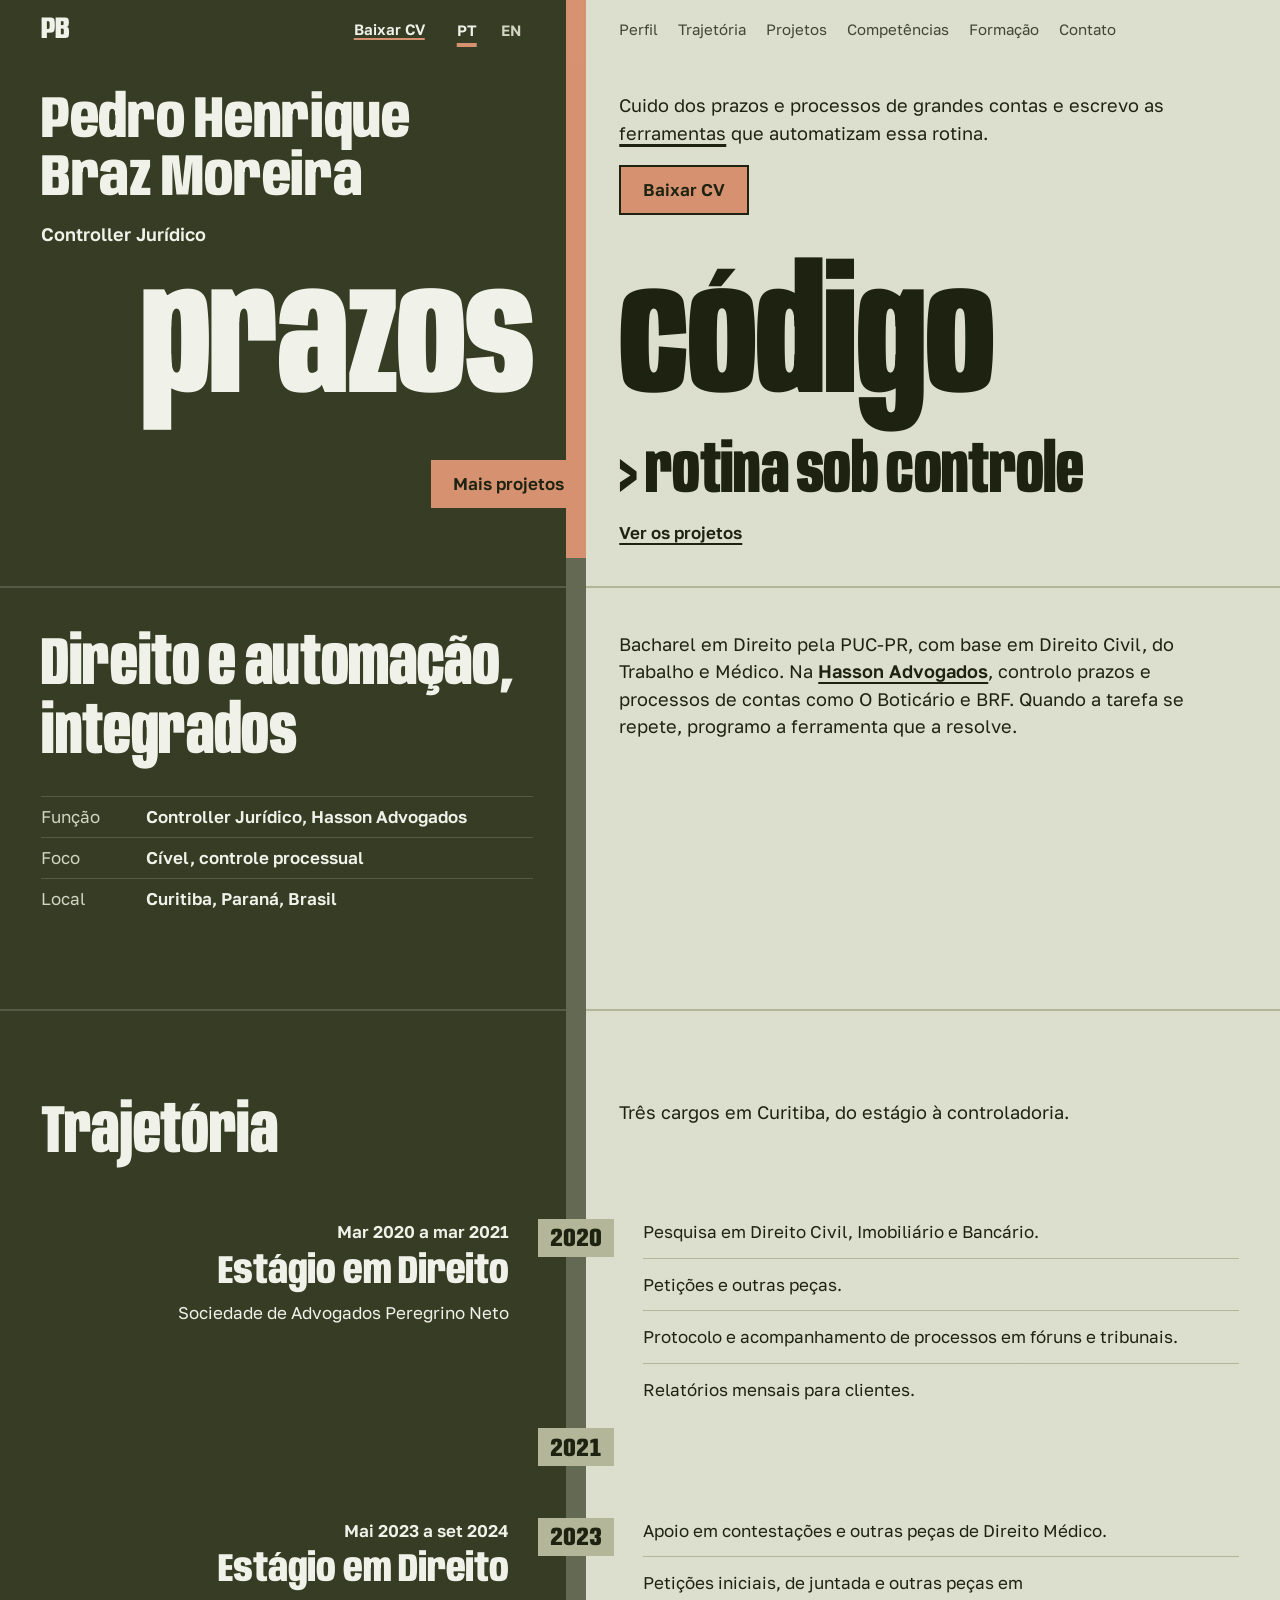
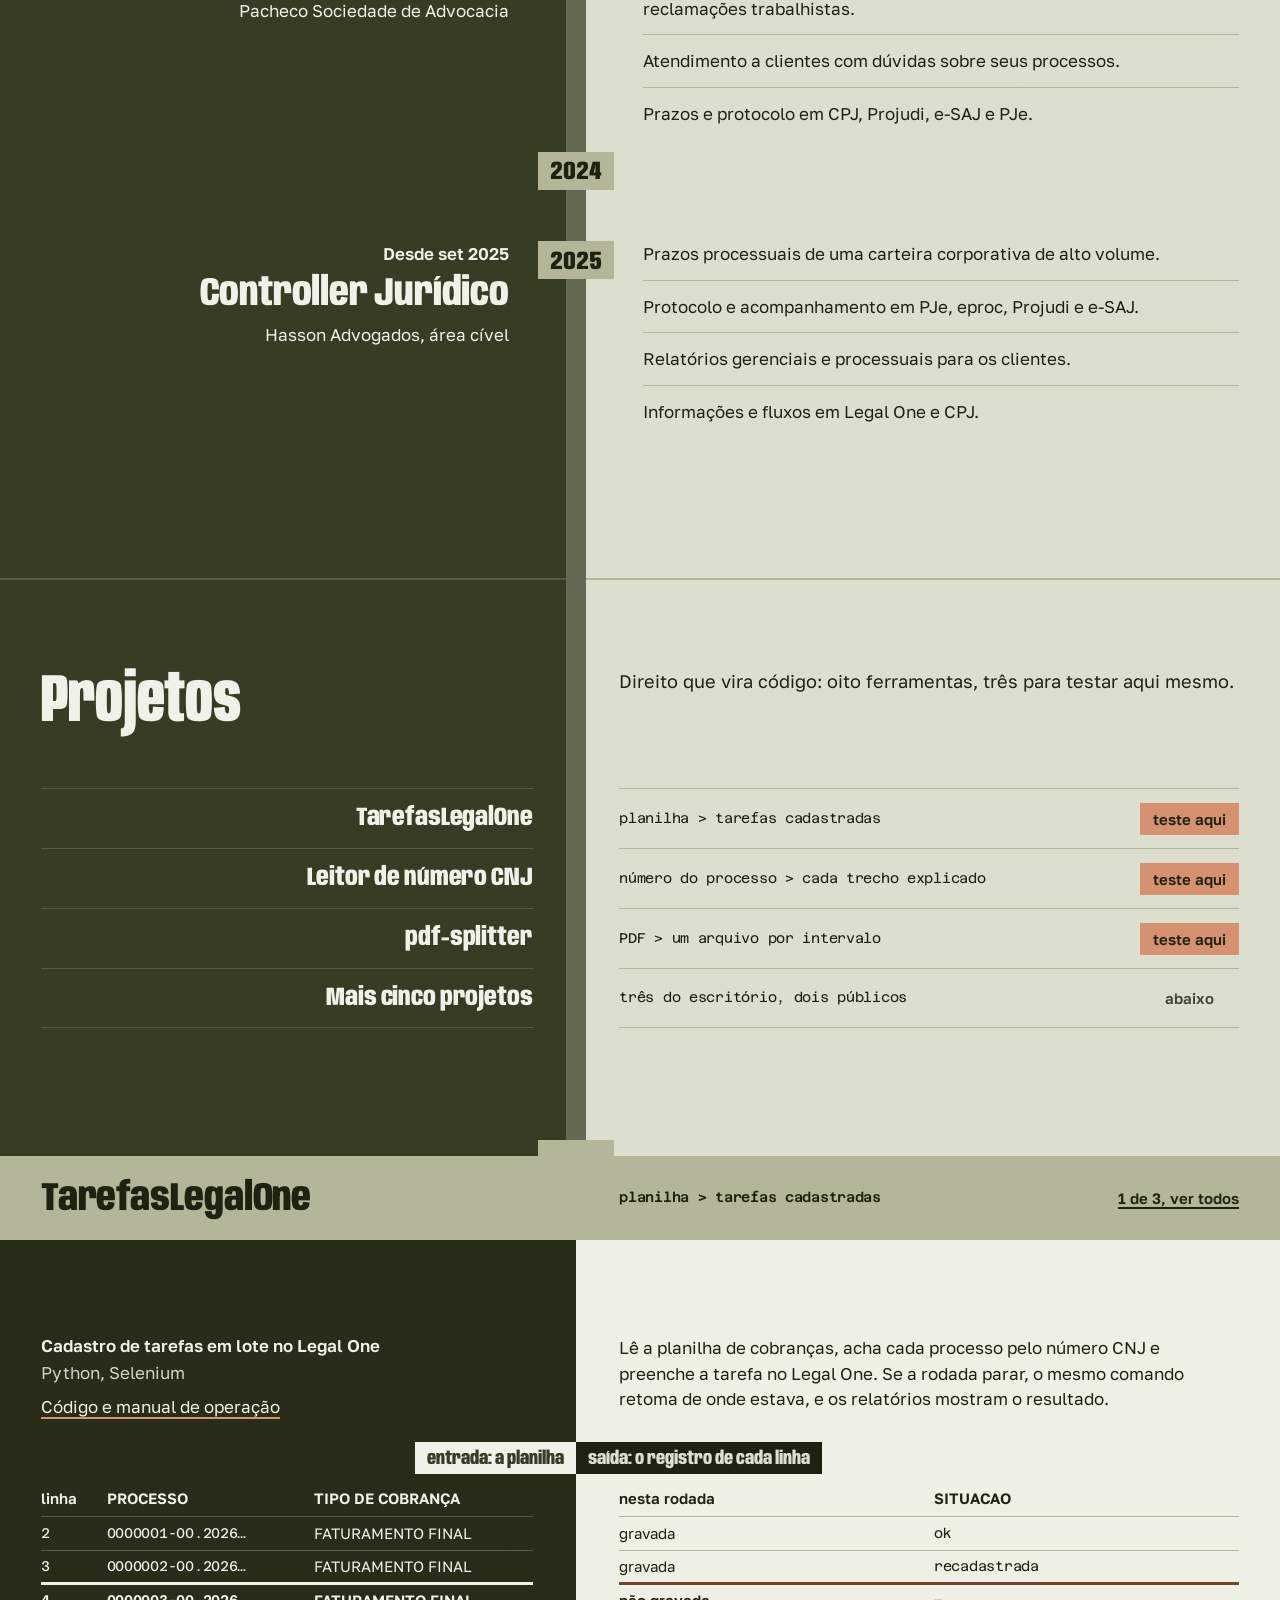
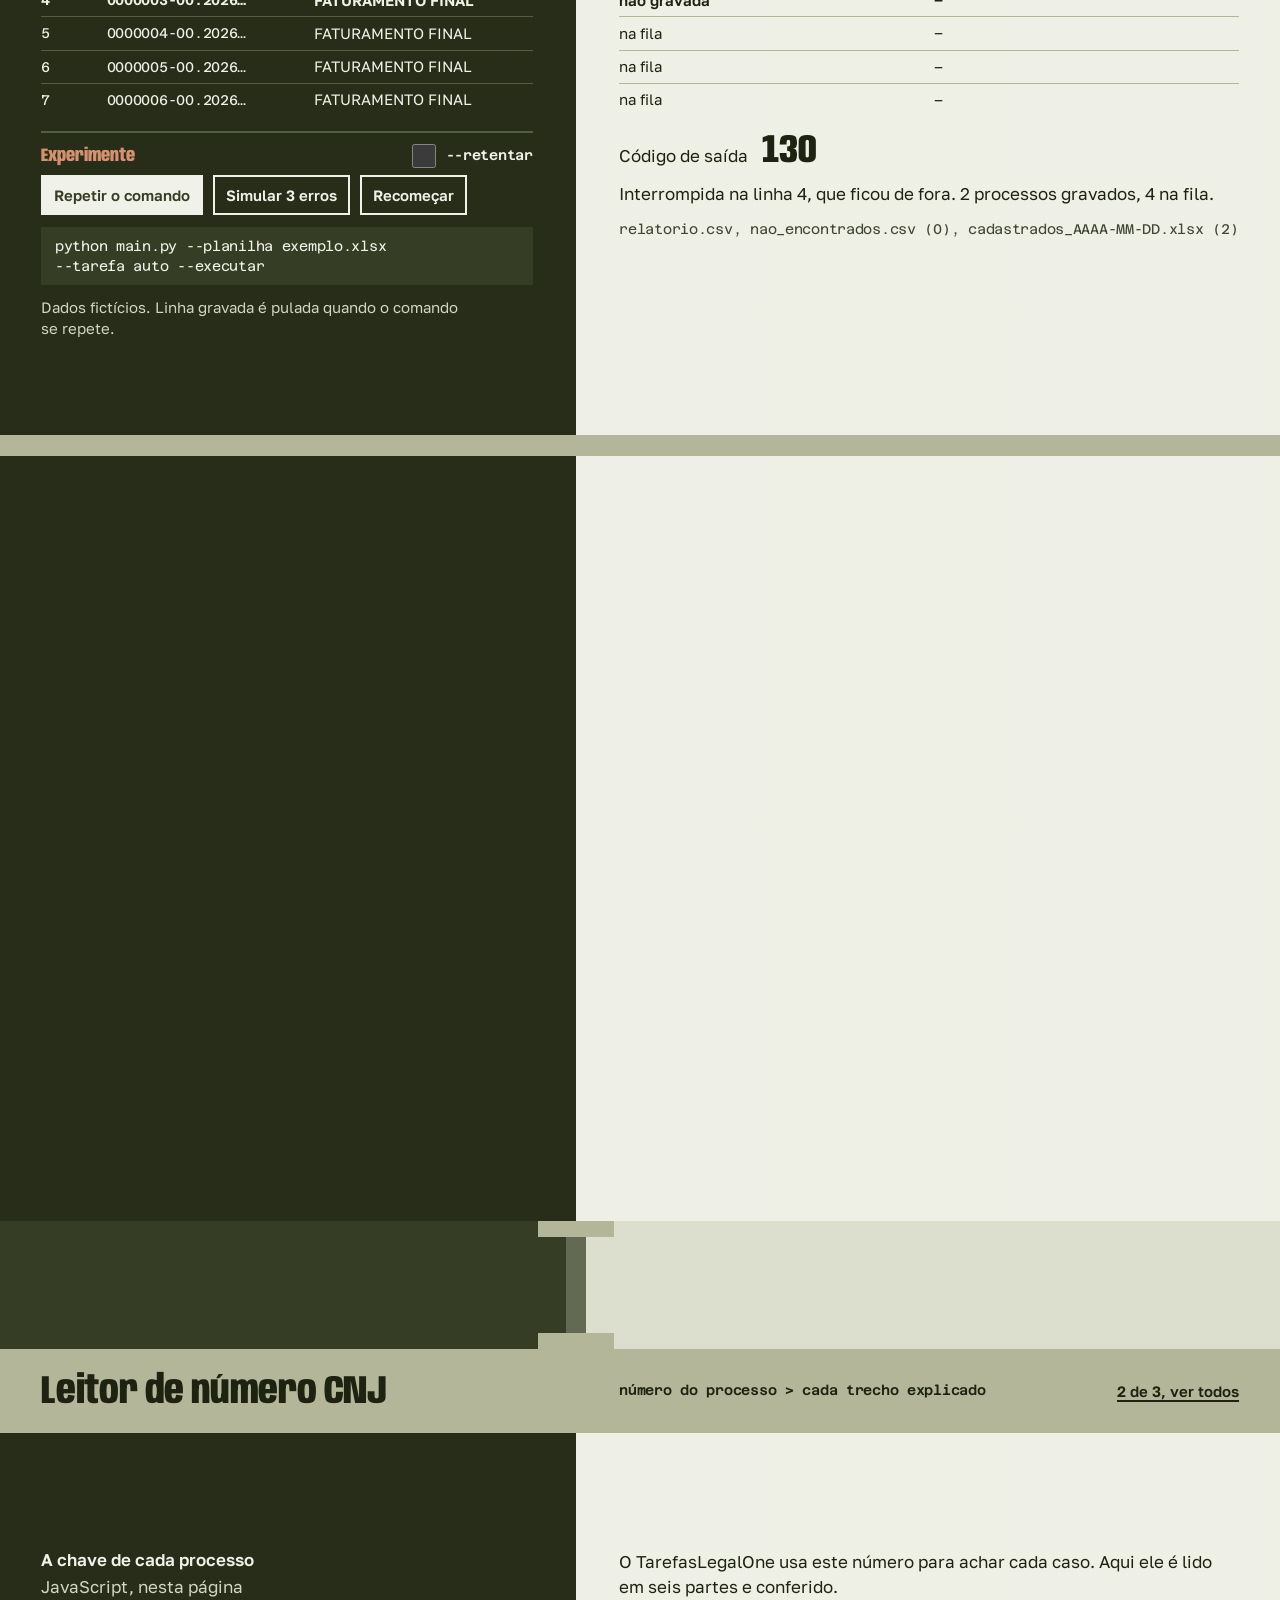
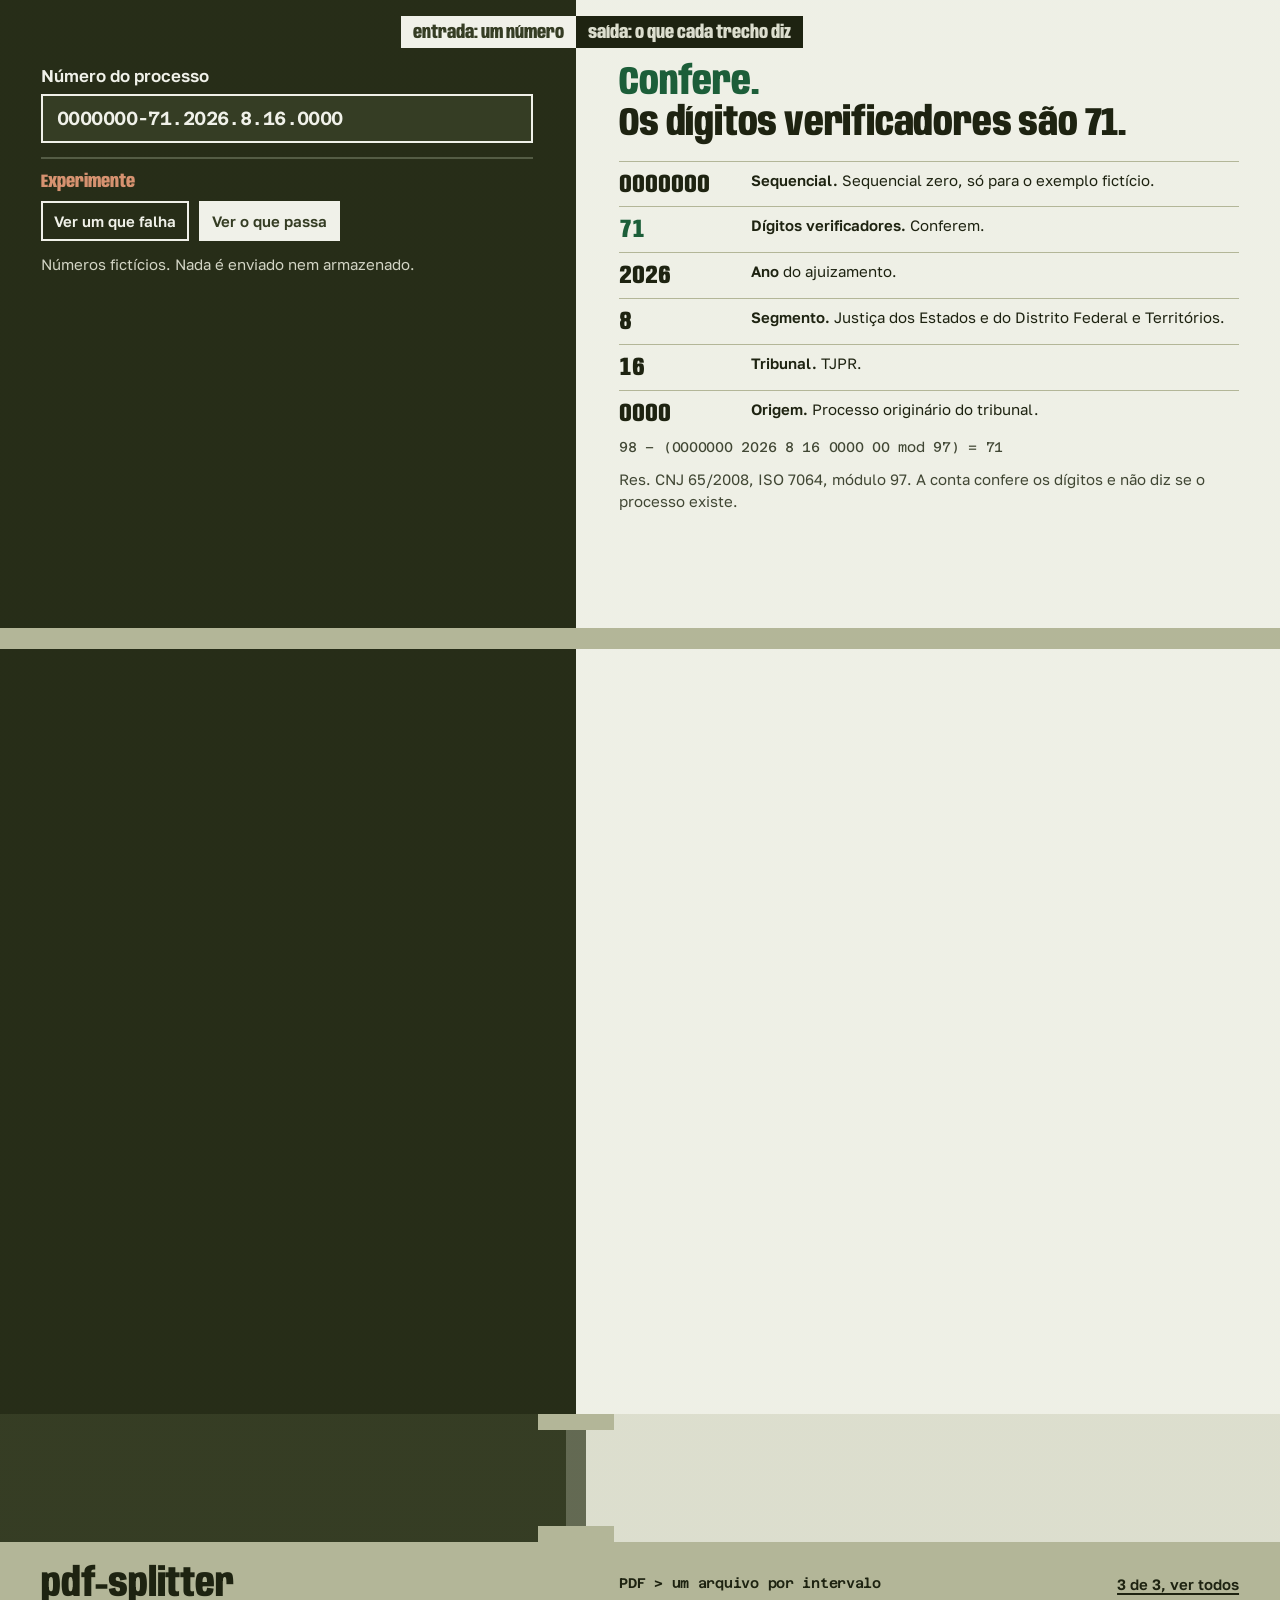
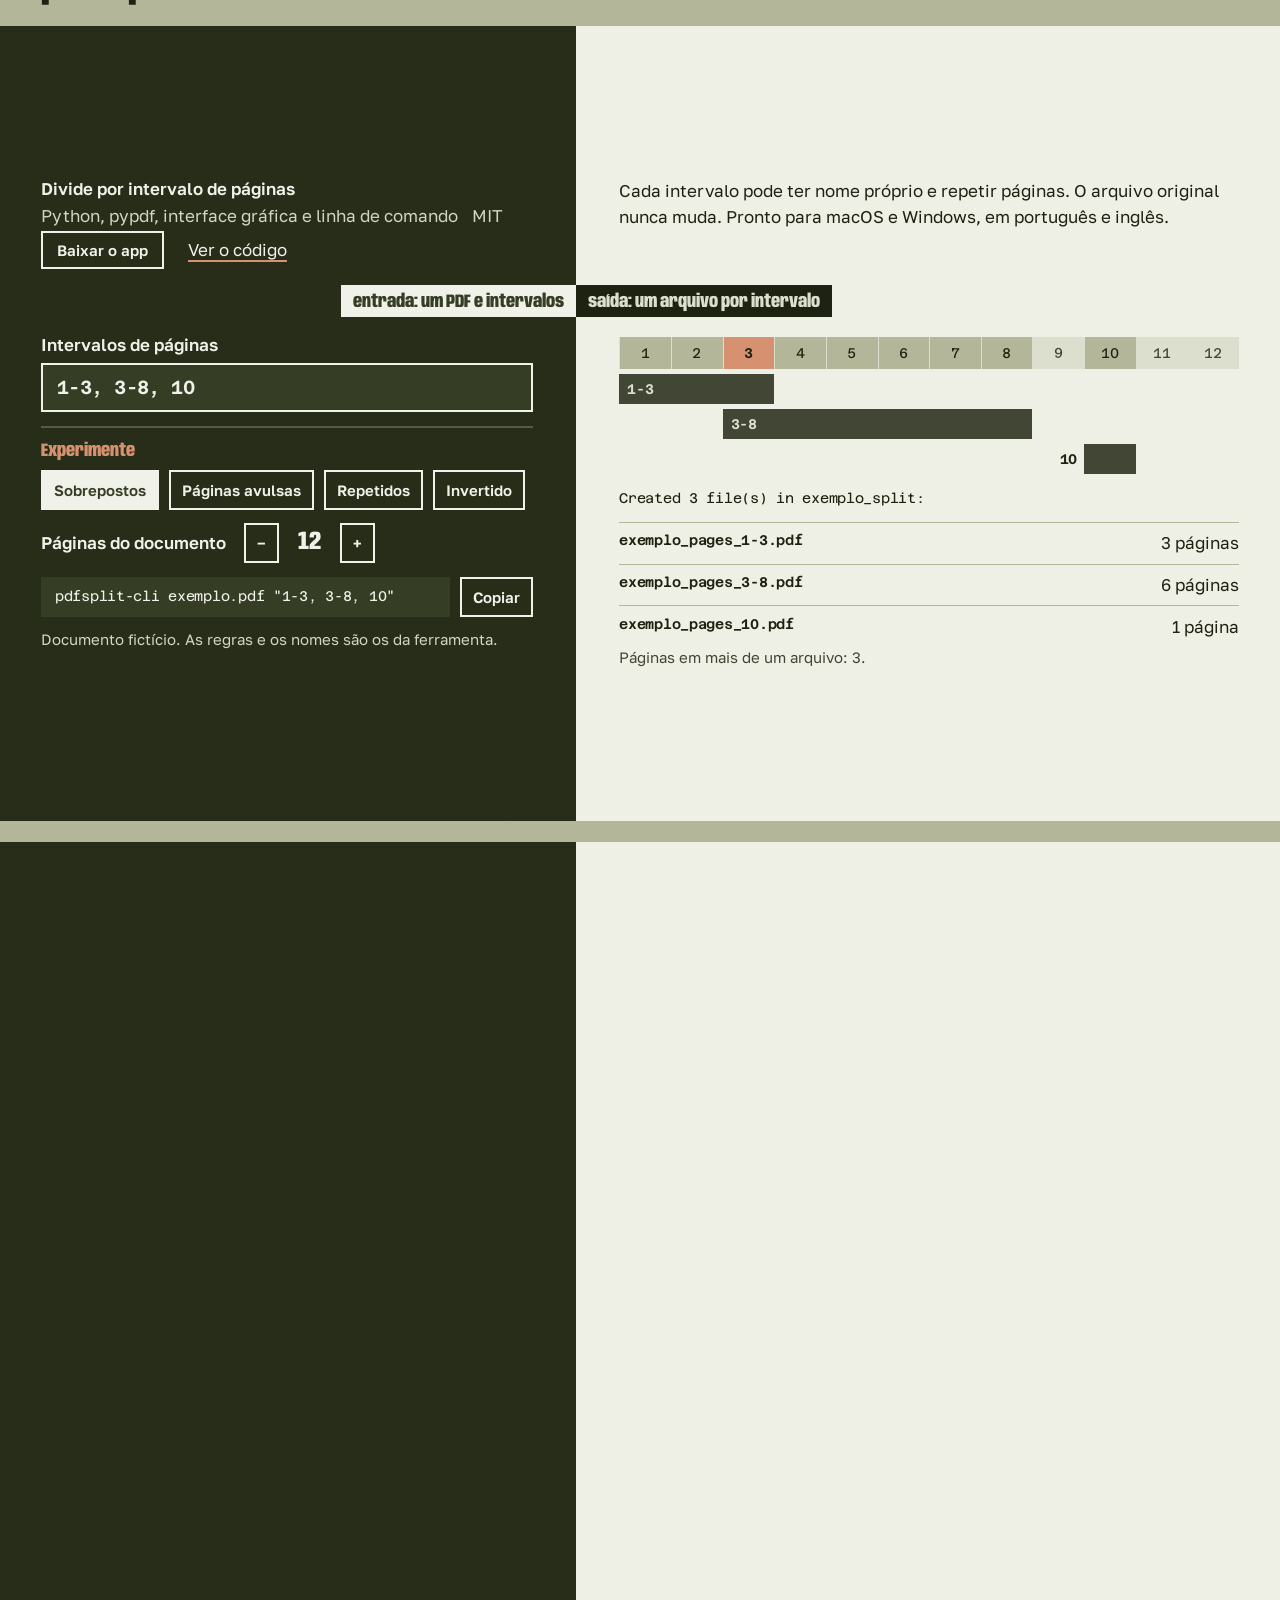
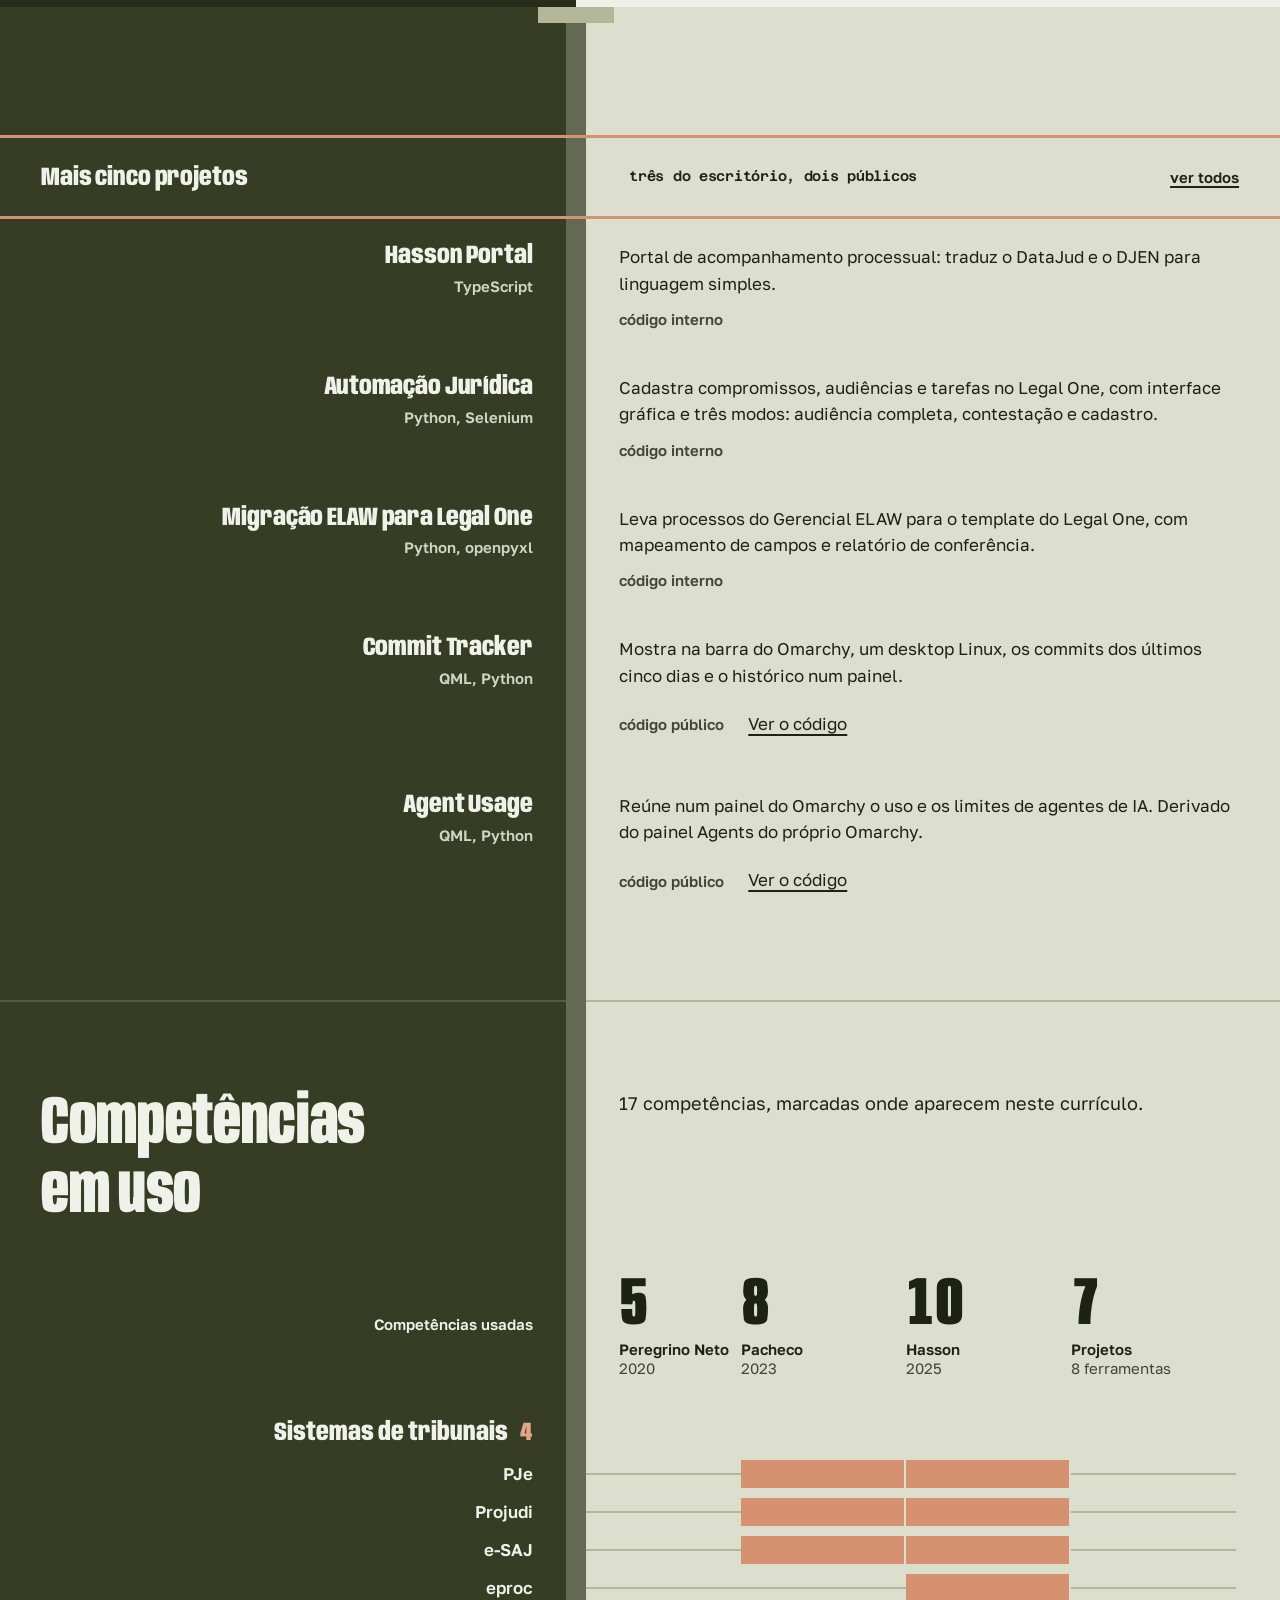
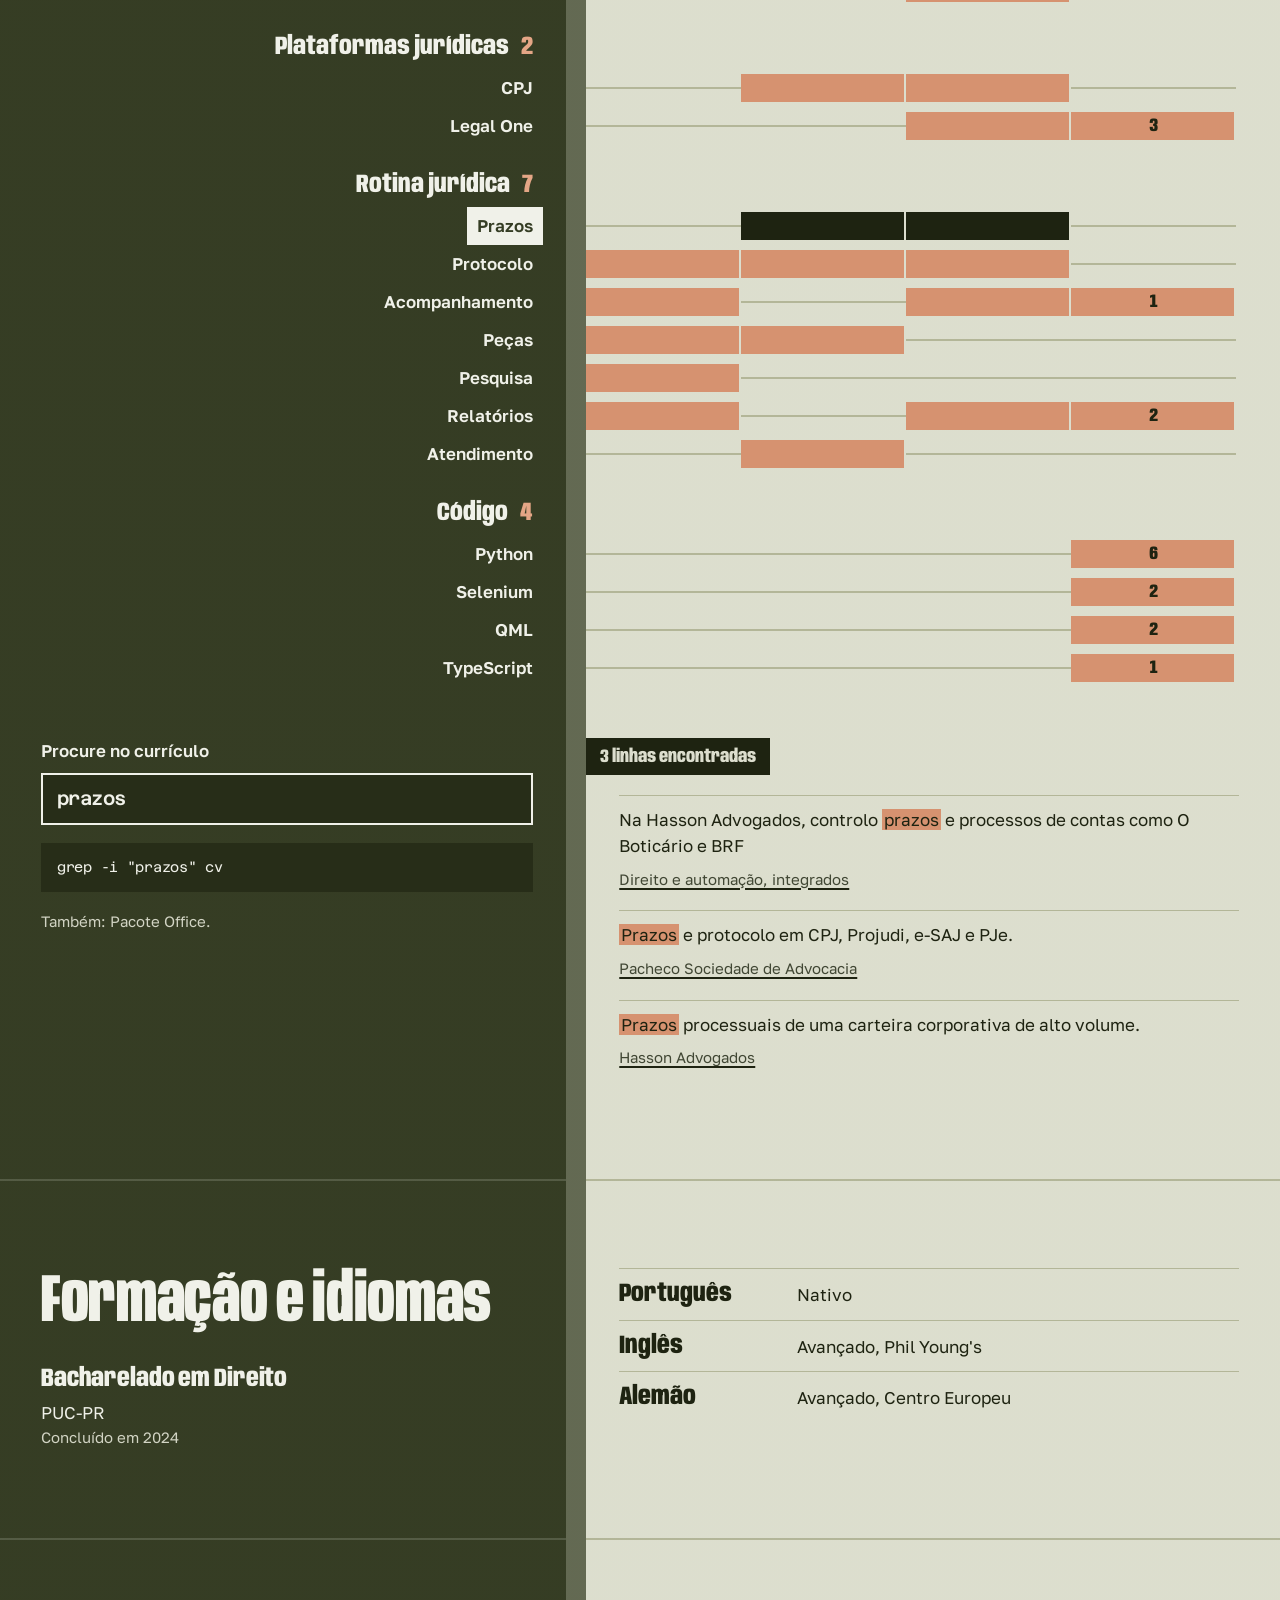
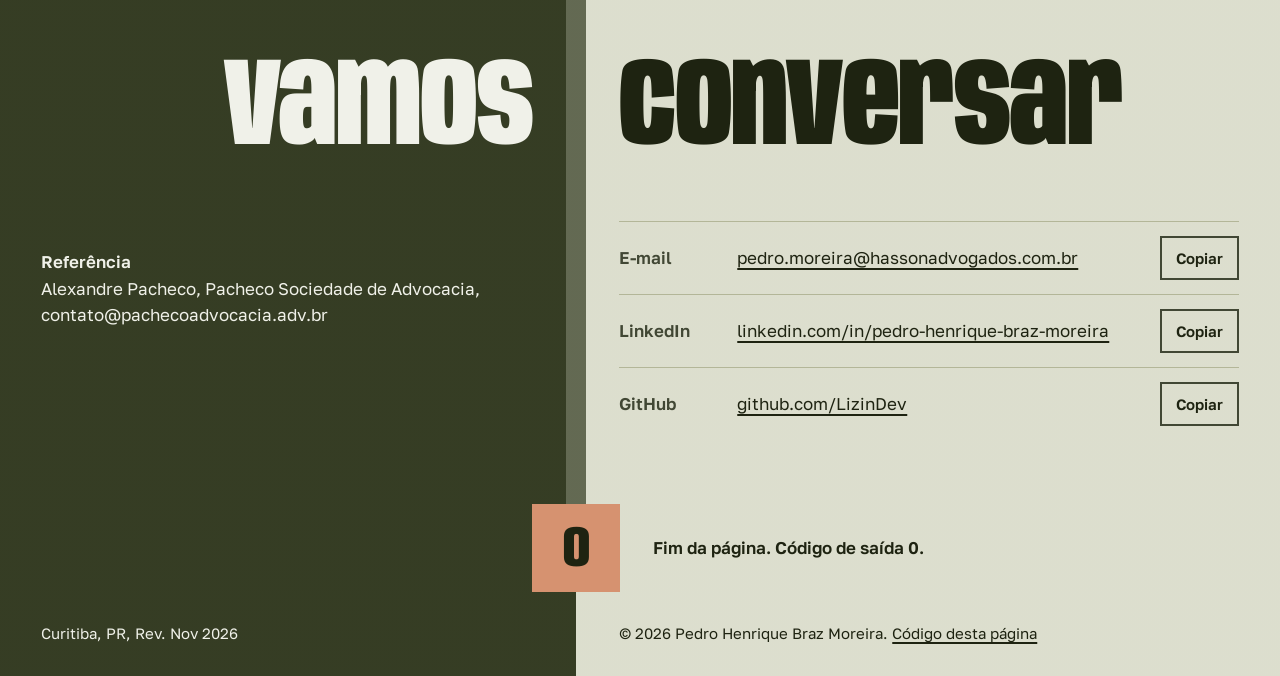
==== commit 37db7b39: "corrige os achados da revisão: verificadores com prova de estrago, rótulos nas duas línguas, contras" ====
--- a/index.html
+++ b/index.html
@@ -76,14 +76,14 @@
 
 <header class="bar r">
   <div class="in"><div class="w">
-    <a class="mark" href="#topo" aria-label="Pedro Henrique Braz Moreira — início / home">PB</a>
+    <a class="mark" href="#topo" aria-label="Pedro Henrique Braz Moreira, início" data-aria-en="Pedro Henrique Braz Moreira, home">PB</a>
     <a class="cv" href="Pedro-Henrique-Braz-Moreira-CV.pdf" data-pdf-en="Pedro-Henrique-Braz-Moreira-CV-EN.pdf" download data-i18n="download">Baixar CV</a>
-    <div class="lang" role="group" aria-label="Idioma da página / Page language">
+    <div class="lang" role="group" aria-label="Idioma da página" data-aria-en="Page language">
       <button type="button" data-lang="pt" class="is-active" aria-pressed="true">PT</button>
       <button type="button" data-lang="en" aria-pressed="false">EN</button>
     </div>
   </div></div>
-  <nav class="out" aria-label="Seções do currículo / Résumé sections"><div class="w idx">
+  <nav class="out" aria-label="Seções do currículo" data-aria-en="Résumé sections"><div class="w idx">
     <a href="#perfil" data-i18n="nav-perfil">Perfil</a>
     <a href="#experiencia" data-i18n="nav-exp">Trajetória</a>
     <a href="#projetos" data-i18n="nav-proj">Projetos</a>
@@ -182,7 +182,7 @@
     <div class="out"><div class="w"><p class="lede" data-i18n="s5-lede">Direito que vira código: oito ferramentas, três para testar aqui mesmo.</p></div></div>
   </div>
 
-  <nav class="ix" id="indice" aria-label="Projetos desta página / Projects on this page"><ul>
+  <nav class="ix" id="indice" aria-label="Projetos desta página" data-aria-en="Projects on this page"><ul>
 <li><a href="#tarefas"><span class="in"><span class="w disp">TarefasLegalOne</span></span><span class="out"><span class="w"><span class="fl" data-i18n="d-x1">planilha &gt; tarefas cadastradas</span><span class="st go" data-i18n="d-s1">teste aqui</span></span></span></a></li>
 <li><a href="#leitor"><span class="in"><span class="w disp" data-i18n="d-cnj-name">Leitor de número CNJ</span></span><span class="out"><span class="w"><span class="fl" data-i18n="d-x2">número do processo &gt; cada trecho explicado</span><span class="st go" data-i18n="d-s1">teste aqui</span></span></span></a></li>
 <li><a href="#pdf"><span class="in"><span class="w disp">pdf-splitter</span></span><span class="out"><span class="w"><span class="fl" data-i18n="d-x3">PDF &gt; um arquivo por intervalo</span><span class="st go" data-i18n="d-s1">teste aqui</span></span></span></a></li>
@@ -207,20 +207,20 @@
       <div class="in st2"><div class="w">
         <p class="io" data-i18n="d-t-in">entrada: a planilha</p>
         <table class="run" id="run-i">
-          <thead><tr><th scope="col" data-i18n="d-t-l">linha</th><th scope="col">PROCESSO</th><th scope="col">TIPO DE COBRANÇA</th></tr></thead>
+          <thead><tr><th scope="col" data-i18n="d-t-l">linha</th><th scope="col" lang="pt-BR">PROCESSO</th><th scope="col" lang="pt-BR">TIPO DE COBRANÇA</th></tr></thead>
           <tbody>
-            <tr><td class="mono">2</td><td class="mono">0000001-00.2026…</td><td>FATURAMENTO FINAL</td></tr>
-            <tr><td class="mono">3</td><td class="mono">0000002-00.2026…</td><td>FATURAMENTO FINAL</td></tr>
-            <tr class="cut"><td class="mono">4</td><td class="mono">0000003-00.2026…</td><td>FATURAMENTO FINAL</td></tr>
-            <tr><td class="mono">5</td><td class="mono">0000004-00.2026…</td><td>FATURAMENTO FINAL</td></tr>
-            <tr><td class="mono">6</td><td class="mono">0000005-00.2026…</td><td>FATURAMENTO FINAL</td></tr>
-            <tr><td class="mono">7</td><td class="mono">0000006-00.2026…</td><td>FATURAMENTO FINAL</td></tr>
+            <tr><td class="mono">2</td><td class="mono">0000001-00.2026…</td><td lang="pt-BR">FATURAMENTO FINAL</td></tr>
+            <tr><td class="mono">3</td><td class="mono">0000002-00.2026…</td><td lang="pt-BR">FATURAMENTO FINAL</td></tr>
+            <tr class="cut"><td class="mono">4</td><td class="mono">0000003-00.2026…</td><td lang="pt-BR">FATURAMENTO FINAL</td></tr>
+            <tr><td class="mono">5</td><td class="mono">0000004-00.2026…</td><td lang="pt-BR">FATURAMENTO FINAL</td></tr>
+            <tr><td class="mono">6</td><td class="mono">0000005-00.2026…</td><td lang="pt-BR">FATURAMENTO FINAL</td></tr>
+            <tr><td class="mono">7</td><td class="mono">0000006-00.2026…</td><td lang="pt-BR">FATURAMENTO FINAL</td></tr>
           </tbody></table>
         <div class="foot-io stack st4">
           <p class="try js-only" id="run-try" data-i18n="d-try">Experimente</p>
           <div class="ctl js-only">
             <button class="btn main" type="button" id="run-go">Repetir o comando</button>
-            <button class="btn" type="button" id="run-f" data-i18n="d-t-f">Simular 3 erros seguidos</button>
+            <button class="btn" type="button" id="run-f" data-i18n="d-t-f">Simular 3 erros</button>
             <button class="btn" type="button" id="run-x" data-i18n="d-t-x">Recomeçar</button>
             <label class="chk" for="run-r"><input type="checkbox" id="run-r"><code>--retentar</code></label>
           </div>
@@ -231,14 +231,14 @@
       <div class="out st3"><div class="w">
         <p class="io" data-i18n="d-t-out">saída: o registro de cada linha</p>
         <table class="run" id="run-o">
-          <thead><tr><th scope="col" data-i18n="d-t-r">nesta rodada</th><th scope="col">SITUACAO</th></tr></thead>
+          <thead><tr><th scope="col" data-i18n="d-t-r">nesta rodada</th><th scope="col" lang="pt-BR">SITUACAO</th></tr></thead>
           <tbody>
-            <tr><td>gravada</td><td class="mono">ok</td></tr>
-            <tr><td>gravada</td><td class="mono">recadastrada</td></tr>
-            <tr class="cut"><td>não gravada</td><td class="mono">–</td></tr>
-            <tr><td>na fila</td><td class="mono">–</td></tr>
-            <tr><td>na fila</td><td class="mono">–</td></tr>
-            <tr><td>na fila</td><td class="mono">–</td></tr>
+            <tr><td>gravada</td><td class="mono" lang="pt-BR">ok</td></tr>
+            <tr><td>gravada</td><td class="mono" lang="pt-BR">recadastrada</td></tr>
+            <tr class="cut"><td>não gravada</td><td class="mono" lang="pt-BR">–</td></tr>
+            <tr><td>na fila</td><td class="mono" lang="pt-BR">–</td></tr>
+            <tr><td>na fila</td><td class="mono" lang="pt-BR">–</td></tr>
+            <tr><td>na fila</td><td class="mono" lang="pt-BR">–</td></tr>
           </tbody></table>
         <div class="foot-io run-o">
           <p class="code"><span data-i18n="d-t-code">Código de saída</span> <b class="disp" id="run-e">130</b></p>
@@ -253,16 +253,16 @@
     </div>
   </article>
 
-  <article class="tool live" id="leitor">
+  <article class="tool live" id="leitor" data-src>
     <div class="stage">
-    <div class="plate"><div class="in"><div class="w"><p class="name disp" data-i18n="d-cnj-name">Leitor de número CNJ</p></div></div><div class="out"><div class="w"><span class="fl" data-i18n="d-x2">número do processo &gt; cada trecho explicado</span><a class="all" href="#indice" data-i18n="d-a2">2 de 3, ver todos</a></div></div></div>
+    <div class="plate"><div class="in"><div class="w"><p class="name disp src" data-g data-i18n="d-cnj-name">Leitor de número CNJ</p></div></div><div class="out"><div class="w"><span class="fl" data-i18n="d-x2">número do processo &gt; cada trecho explicado</span><a class="all" href="#indice" data-i18n="d-a2">2 de 3, ver todos</a></div></div></div>
     <div class="body">
     <div class="r st1">
       <div class="in"><div class="w">
-        <h3 data-i18n="d-cnj-h">A chave de cada processo</h3>
-        <p class="meta" data-i18n="d-cnj-m">JavaScript, nesta página</p>
-      </div></div>
-      <div class="out"><div class="w"><p data-i18n="d-cnj-p">O TarefasLegalOne usa este número para achar cada caso. Aqui ele é lido em seis partes e conferido.</p></div></div>
+        <h3 data-g data-i18n="d-cnj-h">A chave de cada processo</h3>
+        <p class="meta" data-g data-i18n="d-cnj-m">JavaScript, nesta página</p>
+      </div></div>
+      <div class="out"><div class="w"><p data-g data-i18n="d-cnj-p">O TarefasLegalOne usa este número para achar cada caso. Aqui ele é lido em seis partes e conferido.</p></div></div>
     </div>
     <div class="r iobox">
       <div class="in st2"><div class="w">
@@ -382,36 +382,36 @@
 <section class="sec" id="competencias">
   <div class="r">
     <div class="in"><div class="w"><h2 data-i18n="s4-h2">Competências em uso</h2></div></div>
-    <div class="out"><div class="w"><p class="lede" data-i18n="d-k-l">17 competências, marcadas onde aparecem neste currículo. O número no topo é quantas cada fase usou.</p></div></div>
+    <div class="out"><div class="w"><p class="lede" data-i18n="d-k-l">17 competências, marcadas onde aparecem neste currículo.</p></div></div>
   </div>
   <table class="mx">
     <caption class="vh" data-i18n="d-k-c">Competências por cargo e nos projetos</caption>
     <colgroup><col class="c0"><col class="c1"><col class="c1"><col class="c1"><col class="c1"><col></colgroup>
-    <thead><tr><td></td><th scope="col"><a href="#exp-3"><b class="disp">5</b><span>Peregrino Neto</span><small>2020</small></a></th><th scope="col"><a href="#exp-2"><b class="disp">8</b><span>Pacheco</span><small>2023</small></a></th><th scope="col"><a href="#exp-1"><b class="disp">10</b><span>Hasson</span><small>2025</small></a></th><th scope="col"><a href="#projetos"><b class="disp">7</b><span data-i18n="d-m4">Projetos</span><small data-i18n="d-m5">8 ferramentas</small></a></th><td class="f"></td></tr></thead>
+    <thead><tr><td class="mx-h"><span data-i18n="d-k-h">Competências usadas</span></td><th scope="col"><a href="#exp-3"><b class="disp">5</b><span>Peregrino Neto</span><small>2020</small></a></th><th scope="col"><a href="#exp-2"><b class="disp">8</b><span>Pacheco</span><small>2023</small></a></th><th scope="col"><a href="#exp-1"><b class="disp">10</b><span>Hasson</span><small>2025</small></a></th><th scope="col"><a href="#projetos"><b class="disp">7</b><span data-i18n="d-m4">Projetos</span><small data-i18n="d-m5">8 ferramentas</small></a></th><td class="f"></td></tr></thead>
 <tbody><tr class="g"><th scope="rowgroup"><span data-i18n="d-mx-1">Sistemas de tribunais</span> <i>4</i></th><td colspan="5"></td></tr>
-<tr><th scope="row"><button type="button" class="sk" data-q="PJe" data-qe="PJe">PJe</button></th><td><span class="vh">–</span></td><td class="u"><a href="#exp-2"><span class="vh">PJe, Pacheco</span></a></td><td class="u"><a href="#exp-1"><span class="vh">PJe, Hasson</span></a></td><td><span class="vh">–</span></td><td class="f"></td></tr>
-<tr><th scope="row"><button type="button" class="sk" data-q="Projudi" data-qe="Projudi">Projudi</button></th><td><span class="vh">–</span></td><td class="u"><a href="#exp-2"><span class="vh">Projudi, Pacheco</span></a></td><td class="u"><a href="#exp-1"><span class="vh">Projudi, Hasson</span></a></td><td><span class="vh">–</span></td><td class="f"></td></tr>
-<tr><th scope="row"><button type="button" class="sk" data-q="e-SAJ" data-qe="e-SAJ">e-SAJ</button></th><td><span class="vh">–</span></td><td class="u"><a href="#exp-2"><span class="vh">e-SAJ, Pacheco</span></a></td><td class="u"><a href="#exp-1"><span class="vh">e-SAJ, Hasson</span></a></td><td><span class="vh">–</span></td><td class="f"></td></tr>
-<tr><th scope="row"><button type="button" class="sk" data-q="eproc" data-qe="eproc">eproc</button></th><td><span class="vh">–</span></td><td><span class="vh">–</span></td><td class="u"><a href="#exp-1"><span class="vh">eproc, Hasson</span></a></td><td><span class="vh">–</span></td><td class="f"></td></tr>
+<tr><th scope="row"><button type="button" class="sk" disabled data-q="PJe" data-qe="PJe">PJe</button></th><td><span class="vh">–</span></td><td class="u"><a href="#exp-2"><span class="vh">PJe, Pacheco</span></a></td><td class="u"><a href="#exp-1"><span class="vh">PJe, Hasson</span></a></td><td><span class="vh">–</span></td><td class="f"></td></tr>
+<tr><th scope="row"><button type="button" class="sk" disabled data-q="Projudi" data-qe="Projudi">Projudi</button></th><td><span class="vh">–</span></td><td class="u"><a href="#exp-2"><span class="vh">Projudi, Pacheco</span></a></td><td class="u"><a href="#exp-1"><span class="vh">Projudi, Hasson</span></a></td><td><span class="vh">–</span></td><td class="f"></td></tr>
+<tr><th scope="row"><button type="button" class="sk" disabled data-q="e-SAJ" data-qe="e-SAJ">e-SAJ</button></th><td><span class="vh">–</span></td><td class="u"><a href="#exp-2"><span class="vh">e-SAJ, Pacheco</span></a></td><td class="u"><a href="#exp-1"><span class="vh">e-SAJ, Hasson</span></a></td><td><span class="vh">–</span></td><td class="f"></td></tr>
+<tr><th scope="row"><button type="button" class="sk" disabled data-q="eproc" data-qe="eproc">eproc</button></th><td><span class="vh">–</span></td><td><span class="vh">–</span></td><td class="u"><a href="#exp-1"><span class="vh">eproc, Hasson</span></a></td><td><span class="vh">–</span></td><td class="f"></td></tr>
 </tbody>
 <tbody><tr class="g"><th scope="rowgroup"><span data-i18n="d-mx-2">Plataformas jurídicas</span> <i>2</i></th><td colspan="5"></td></tr>
-<tr><th scope="row"><button type="button" class="sk" data-q="CPJ" data-qe="CPJ">CPJ</button></th><td><span class="vh">–</span></td><td class="u"><a href="#exp-2"><span class="vh">CPJ, Pacheco</span></a></td><td class="u"><a href="#exp-1"><span class="vh">CPJ, Hasson</span></a></td><td><span class="vh">–</span></td><td class="f"></td></tr>
-<tr><th scope="row"><button type="button" class="sk" data-q="Legal One" data-qe="Legal One">Legal One</button></th><td><span class="vh">–</span></td><td><span class="vh">–</span></td><td class="u"><a href="#exp-1"><span class="vh">Legal One, Hasson</span></a></td><td class="u"><a href="#projetos"><span class="vh">Legal One, Projetos</span><b>3</b></a></td><td class="f"></td></tr>
+<tr><th scope="row"><button type="button" class="sk" disabled data-q="CPJ" data-qe="CPJ">CPJ</button></th><td><span class="vh">–</span></td><td class="u"><a href="#exp-2"><span class="vh">CPJ, Pacheco</span></a></td><td class="u"><a href="#exp-1"><span class="vh">CPJ, Hasson</span></a></td><td><span class="vh">–</span></td><td class="f"></td></tr>
+<tr><th scope="row"><button type="button" class="sk" disabled data-q="Legal One" data-qe="Legal One">Legal One</button></th><td><span class="vh">–</span></td><td><span class="vh">–</span></td><td class="u"><a href="#exp-1"><span class="vh">Legal One, Hasson</span></a></td><td class="u"><a href="#projetos"><span class="vh">Legal One, Projetos</span><b>3</b></a></td><td class="f"></td></tr>
 </tbody>
 <tbody><tr class="g"><th scope="rowgroup"><span data-i18n="d-mx-3">Rotina jurídica</span> <i>7</i></th><td colspan="5"></td></tr>
-<tr><th scope="row"><button type="button" class="sk" data-q="prazos" data-qe="deadline" data-i18n="d-mx-30">Prazos</button></th><td><span class="vh">–</span></td><td class="u"><a href="#exp-2"><span class="vh">Prazos, Pacheco</span></a></td><td class="u"><a href="#exp-1"><span class="vh">Prazos, Hasson</span></a></td><td><span class="vh">–</span></td><td class="f"></td></tr>
-<tr><th scope="row"><button type="button" class="sk" data-q="protocolo" data-qe="filing" data-i18n="d-mx-31">Protocolo</button></th><td class="u"><a href="#exp-3"><span class="vh">Protocolo, Peregrino Neto</span></a></td><td class="u"><a href="#exp-2"><span class="vh">Protocolo, Pacheco</span></a></td><td class="u"><a href="#exp-1"><span class="vh">Protocolo, Hasson</span></a></td><td><span class="vh">–</span></td><td class="f"></td></tr>
-<tr><th scope="row"><button type="button" class="sk" data-q="acompanhamento" data-qe="tracking" data-i18n="d-mx-32">Acompanhamento</button></th><td class="u"><a href="#exp-3"><span class="vh">Acompanhamento, Peregrino Neto</span></a></td><td><span class="vh">–</span></td><td class="u"><a href="#exp-1"><span class="vh">Acompanhamento, Hasson</span></a></td><td class="u"><a href="#projetos"><span class="vh">Acompanhamento, Projetos</span><b>1</b></a></td><td class="f"></td></tr>
-<tr><th scope="row"><button type="button" class="sk" data-q="peças" data-qe="legal documents" data-i18n="d-mx-33">Peças</button></th><td class="u"><a href="#exp-3"><span class="vh">Peças, Peregrino Neto</span></a></td><td class="u"><a href="#exp-2"><span class="vh">Peças, Pacheco</span></a></td><td><span class="vh">–</span></td><td><span class="vh">–</span></td><td class="f"></td></tr>
-<tr><th scope="row"><button type="button" class="sk" data-q="pesquisa" data-qe="research" data-i18n="d-mx-34">Pesquisa</button></th><td class="u"><a href="#exp-3"><span class="vh">Pesquisa, Peregrino Neto</span></a></td><td><span class="vh">–</span></td><td><span class="vh">–</span></td><td><span class="vh">–</span></td><td class="f"></td></tr>
-<tr><th scope="row"><button type="button" class="sk" data-q="relatório" data-qe="report" data-i18n="d-mx-35">Relatórios</button></th><td class="u"><a href="#exp-3"><span class="vh">Relatórios, Peregrino Neto</span></a></td><td><span class="vh">–</span></td><td class="u"><a href="#exp-1"><span class="vh">Relatórios, Hasson</span></a></td><td class="u"><a href="#projetos"><span class="vh">Relatórios, Projetos</span><b>2</b></a></td><td class="f"></td></tr>
-<tr><th scope="row"><button type="button" class="sk" data-q="atendimento" data-qe="helping clients" data-i18n="d-mx-36">Atendimento</button></th><td><span class="vh">–</span></td><td class="u"><a href="#exp-2"><span class="vh">Atendimento, Pacheco</span></a></td><td><span class="vh">–</span></td><td><span class="vh">–</span></td><td class="f"></td></tr>
+<tr><th scope="row"><button type="button" class="sk" disabled data-q="prazos" data-qe="deadline" data-i18n="d-mx-30">Prazos</button></th><td><span class="vh">–</span></td><td class="u"><a href="#exp-2"><span class="vh">Prazos, Pacheco</span></a></td><td class="u"><a href="#exp-1"><span class="vh">Prazos, Hasson</span></a></td><td><span class="vh">–</span></td><td class="f"></td></tr>
+<tr><th scope="row"><button type="button" class="sk" disabled data-q="protocolo" data-qe="filing" data-i18n="d-mx-31">Protocolo</button></th><td class="u"><a href="#exp-3"><span class="vh">Protocolo, Peregrino Neto</span></a></td><td class="u"><a href="#exp-2"><span class="vh">Protocolo, Pacheco</span></a></td><td class="u"><a href="#exp-1"><span class="vh">Protocolo, Hasson</span></a></td><td><span class="vh">–</span></td><td class="f"></td></tr>
+<tr><th scope="row"><button type="button" class="sk" disabled data-q="acompanhamento" data-qe="tracking" data-i18n="d-mx-32">Acompanhamento</button></th><td class="u"><a href="#exp-3"><span class="vh">Acompanhamento, Peregrino Neto</span></a></td><td><span class="vh">–</span></td><td class="u"><a href="#exp-1"><span class="vh">Acompanhamento, Hasson</span></a></td><td class="u"><a href="#projetos"><span class="vh">Acompanhamento, Projetos</span><b>1</b></a></td><td class="f"></td></tr>
+<tr><th scope="row"><button type="button" class="sk" disabled data-q="peças" data-qe="legal documents" data-i18n="d-mx-33">Peças</button></th><td class="u"><a href="#exp-3"><span class="vh">Peças, Peregrino Neto</span></a></td><td class="u"><a href="#exp-2"><span class="vh">Peças, Pacheco</span></a></td><td><span class="vh">–</span></td><td><span class="vh">–</span></td><td class="f"></td></tr>
+<tr><th scope="row"><button type="button" class="sk" disabled data-q="pesquisa" data-qe="research" data-i18n="d-mx-34">Pesquisa</button></th><td class="u"><a href="#exp-3"><span class="vh">Pesquisa, Peregrino Neto</span></a></td><td><span class="vh">–</span></td><td><span class="vh">–</span></td><td><span class="vh">–</span></td><td class="f"></td></tr>
+<tr><th scope="row"><button type="button" class="sk" disabled data-q="relatório" data-qe="report" data-i18n="d-mx-35">Relatórios</button></th><td class="u"><a href="#exp-3"><span class="vh">Relatórios, Peregrino Neto</span></a></td><td><span class="vh">–</span></td><td class="u"><a href="#exp-1"><span class="vh">Relatórios, Hasson</span></a></td><td class="u"><a href="#projetos"><span class="vh">Relatórios, Projetos</span><b>2</b></a></td><td class="f"></td></tr>
+<tr><th scope="row"><button type="button" class="sk" disabled data-q="atendimento" data-qe="helping clients" data-i18n="d-mx-36">Atendimento</button></th><td><span class="vh">–</span></td><td class="u"><a href="#exp-2"><span class="vh">Atendimento, Pacheco</span></a></td><td><span class="vh">–</span></td><td><span class="vh">–</span></td><td class="f"></td></tr>
 </tbody>
 <tbody><tr class="g"><th scope="rowgroup"><span data-i18n="d-mx-4">Código</span> <i>4</i></th><td colspan="5"></td></tr>
-<tr><th scope="row"><button type="button" class="sk" data-q="python" data-qe="python">Python</button></th><td><span class="vh">–</span></td><td><span class="vh">–</span></td><td><span class="vh">–</span></td><td class="u"><a href="#projetos"><span class="vh">Python, Projetos</span><b>6</b></a></td><td class="f"></td></tr>
-<tr><th scope="row"><button type="button" class="sk" data-q="selenium" data-qe="selenium">Selenium</button></th><td><span class="vh">–</span></td><td><span class="vh">–</span></td><td><span class="vh">–</span></td><td class="u"><a href="#projetos"><span class="vh">Selenium, Projetos</span><b>2</b></a></td><td class="f"></td></tr>
-<tr><th scope="row"><button type="button" class="sk" data-q="qml" data-qe="qml">QML</button></th><td><span class="vh">–</span></td><td><span class="vh">–</span></td><td><span class="vh">–</span></td><td class="u"><a href="#projetos"><span class="vh">QML, Projetos</span><b>2</b></a></td><td class="f"></td></tr>
-<tr><th scope="row"><button type="button" class="sk" data-q="typescript" data-qe="typescript">TypeScript</button></th><td><span class="vh">–</span></td><td><span class="vh">–</span></td><td><span class="vh">–</span></td><td class="u"><a href="#projetos"><span class="vh">TypeScript, Projetos</span><b>1</b></a></td><td class="f"></td></tr>
+<tr><th scope="row"><button type="button" class="sk" disabled data-q="python" data-qe="python">Python</button></th><td><span class="vh">–</span></td><td><span class="vh">–</span></td><td><span class="vh">–</span></td><td class="u"><a href="#projetos"><span class="vh">Python, Projetos</span><b>6</b></a></td><td class="f"></td></tr>
+<tr><th scope="row"><button type="button" class="sk" disabled data-q="selenium" data-qe="selenium">Selenium</button></th><td><span class="vh">–</span></td><td><span class="vh">–</span></td><td><span class="vh">–</span></td><td class="u"><a href="#projetos"><span class="vh">Selenium, Projetos</span><b>2</b></a></td><td class="f"></td></tr>
+<tr><th scope="row"><button type="button" class="sk" disabled data-q="qml" data-qe="qml">QML</button></th><td><span class="vh">–</span></td><td><span class="vh">–</span></td><td><span class="vh">–</span></td><td class="u"><a href="#projetos"><span class="vh">QML, Projetos</span><b>2</b></a></td><td class="f"></td></tr>
+<tr><th scope="row"><button type="button" class="sk" disabled data-q="typescript" data-qe="typescript">TypeScript</button></th><td><span class="vh">–</span></td><td><span class="vh">–</span></td><td><span class="vh">–</span></td><td class="u"><a href="#projetos"><span class="vh">TypeScript, Projetos</span><b>1</b></a></td><td class="f"></td></tr>
 </tbody>
   </table>
   <div class="r iobox live js-only" id="filtro">
--- a/tokens.css
+++ b/tokens.css
@@ -44,6 +44,7 @@
   --out-ink-2: oklch(0.385 0.032 122);
   --pipe: oklch(0.72 0.095 48);
   --pipe-ink: oklch(0.245 0.032 122);
+  --clay-on-in: oklch(0.775 0.086 48);
   --accent-text: oklch(0.44 0.074 48);
   --bad: oklch(0.44 0.13 30);
   --good: oklch(0.43 0.09 155);
--- a/styles.css
+++ b/styles.css
@@ -1,6 +1,6 @@
 /* =============================================================
    styles.css — estilo da página. Cores, fontes e medidas vêm de tokens.css;
-   a folha de impressão (que gera os PDFs) fica em print.css.
+   a página impressa fica em print.css.
    Hallmark, direção própria: pôster chapado em dois tons, uma regra só
    (escuro entra, claro sai), um cano que guia a leitura.
    ============================================================= */
@@ -1372,8 +1372,8 @@
 .in .acts {
   justify-content: flex-start;
 }
-@media screen and (min-width: 1340px) and (min-height: 635px) and (max-height: 1600px),
-  screen and (min-width: 1240px) and (min-height: 670px) and (max-height: 1600px) {
+@media screen and (min-width: 1340px) and (min-height: 612px) and (max-height: 1600px),
+  screen and (min-width: 1240px) and (min-height: 632px) and (max-height: 1600px) {
   .js:not(.nofit) .stage .files {
     max-height: 26svh;
     overflow-y: auto;
@@ -1399,7 +1399,7 @@
     flex-direction: column;
     justify-content: center;
     gap: clamp(8px, 1.6svh + 2px, 40px);
-    padding-block: clamp(8px, 1.4svh, 30px);
+    padding-block: clamp(5px, 1.4svh, 30px);
   }
   .js:not(.nofit) .stage .outlet {
     margin-top: 0;
@@ -1418,7 +1418,7 @@
     margin-bottom: clamp(8px, 1.6svh, 18px);
   }
   .js:not(.nofit) .stage .run td {
-    height: clamp(26px, 3.9svh, 44px);
+    height: clamp(23px, 3.7svh, 44px);
     padding-block: 2px;
   }
   .js:not(.nofit) .stage .stack > * + * {
@@ -1534,8 +1534,8 @@
     margin-bottom: 5px;
   }
 }
-@media screen and (min-width: 1340px) and (min-height: 635px) and (max-height: 1600px) and (prefers-reduced-motion: no-preference),
-  screen and (min-width: 1240px) and (min-height: 670px) and (max-height: 1600px) and (prefers-reduced-motion: no-preference) {
+@media screen and (min-width: 1340px) and (min-height: 612px) and (max-height: 1600px) and (prefers-reduced-motion: no-preference),
+  screen and (min-width: 1240px) and (min-height: 632px) and (max-height: 1600px) and (prefers-reduced-motion: no-preference) {
   .js:not(.nofit) .tool {
     height: calc(100svh + 85svh);
   }
@@ -1907,7 +1907,7 @@
 }
 .mx .g i {
   font-style: normal;
-  color: var(--link-in);
+  color: var(--clay-on-in);
   margin-left: 8px;
 }
 .sk {
@@ -1921,7 +1921,10 @@
   cursor: pointer;
   text-align: right;
 }
-.sk:hover {
+.sk:disabled {
+  cursor: default;
+}
+.sk:hover:not(:disabled) {
   background: var(--in-well);
 }
 .sk[aria-pressed="true"] {
@@ -1987,6 +1990,15 @@
 }
 .body > .st1 {
   padding-top: 36px;
+}
+
+.mx-h {
+  vertical-align: bottom;
+  text-align: right;
+  padding: 0 calc(var(--gap) + var(--pw) / 2) 14px 0 !important;
+  font-size: var(--t-small);
+  font-weight: 600;
+  color: var(--in-ink);
 }
 
 @media screen and (max-width: 940px) {
--- a/print.css
+++ b/print.css
@@ -1,7 +1,7 @@
 /* =============================================================
-   print.css — a folha que vira os dois PDFs (tools/gerar-pdf.py).
-   A4, duas páginas por língua. A styles.css é só de tela: aqui tudo
-   parte do zero, com o mesmo rótulo à esquerda e conteúdo à direita.
+   print.css — a página impressa pelo navegador, em A4. Os PDFs para
+   download são outro documento (cv/, tools/gerar-pdf.py). A styles.css
+   é só de tela: aqui tudo parte do zero.
    ============================================================= */
 @page {
   size: A4;
@@ -82,6 +82,7 @@
 .mx { width: 100%; table-layout: fixed; border-collapse: collapse; margin-top: 1mm; }
 .mx .c0 { width: 64mm; }
 .mx .c1 { width: 29mm; }
+.mx-h { text-align: left; vertical-align: bottom; font-size: 8pt; font-weight: 600; padding-bottom: 1.2mm !important; }
 .mx thead th { font-weight: 400; vertical-align: bottom; padding: 0 0 1.2mm; text-align: center; }
 .mx thead b { display: block; font-size: 15pt; line-height: 1; }
 .mx thead span { display: block; font-weight: 600; font-size: 8pt; line-height: 1.25; }
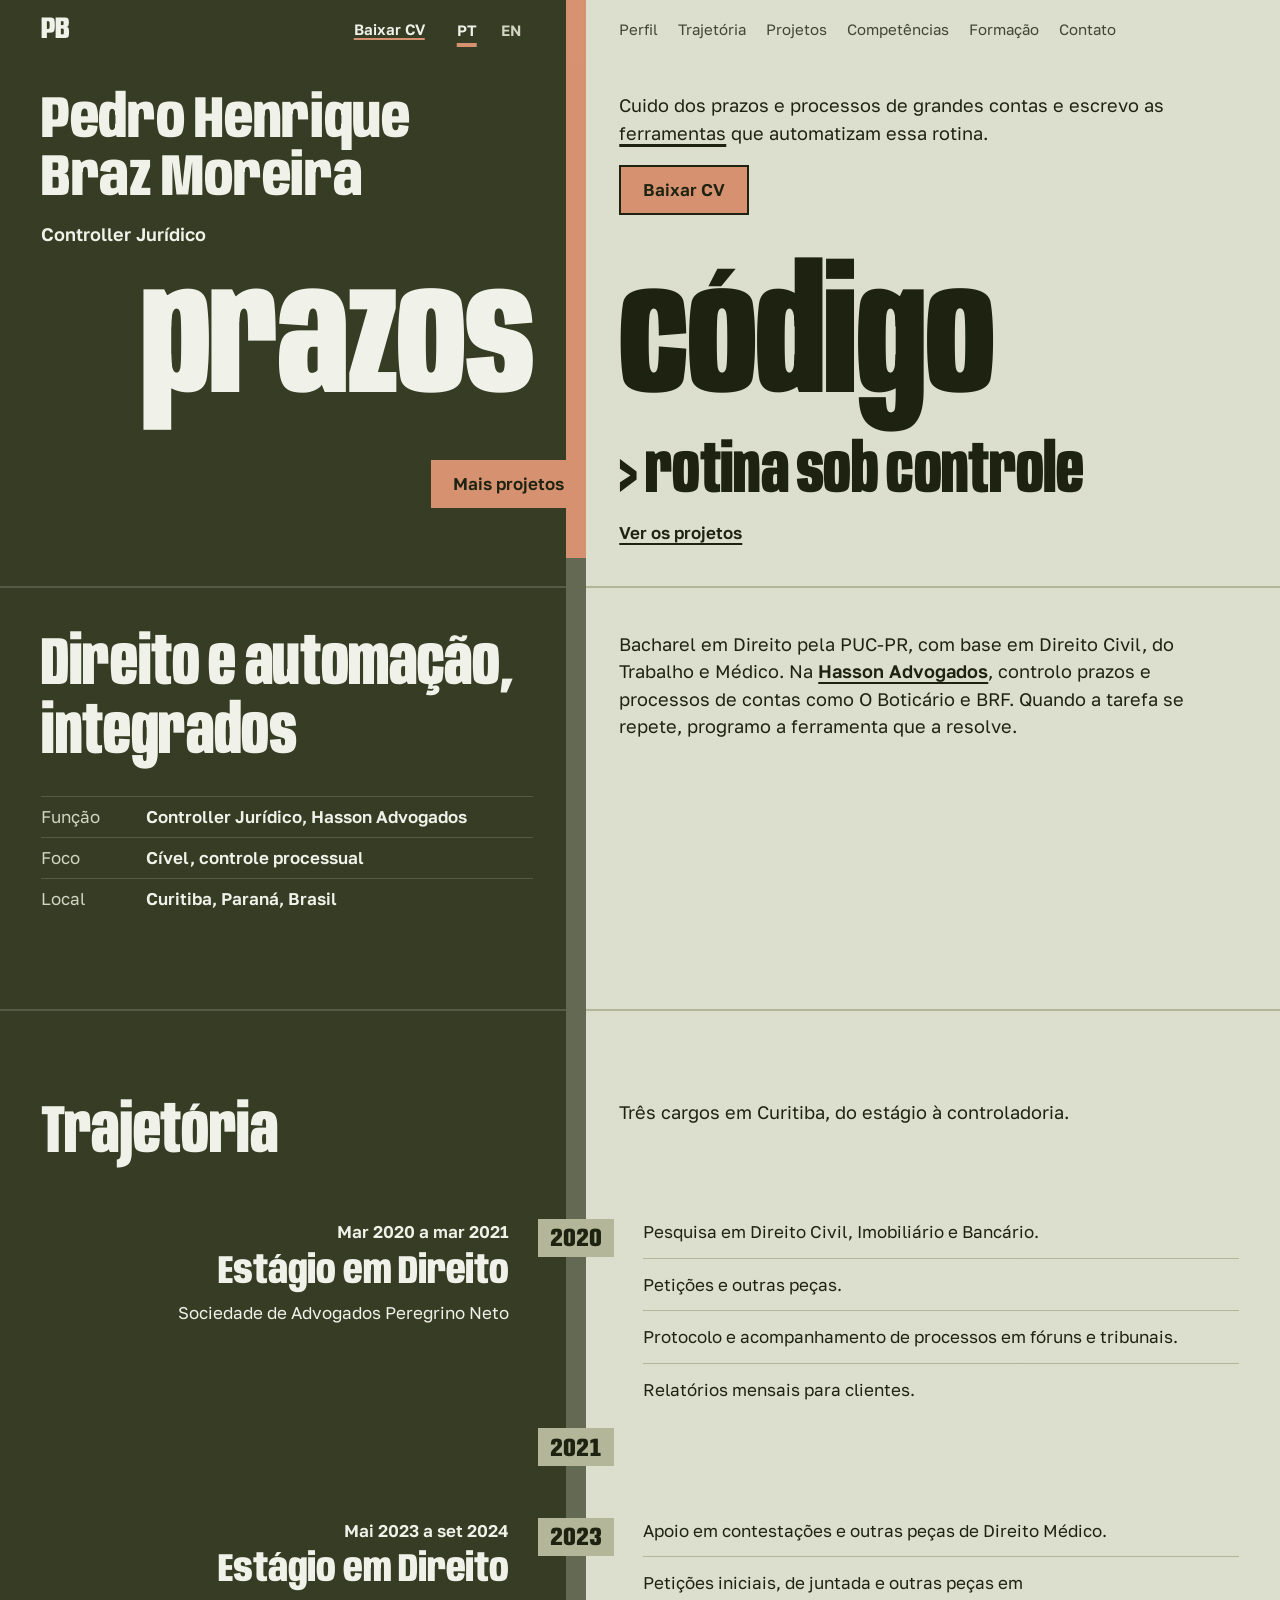
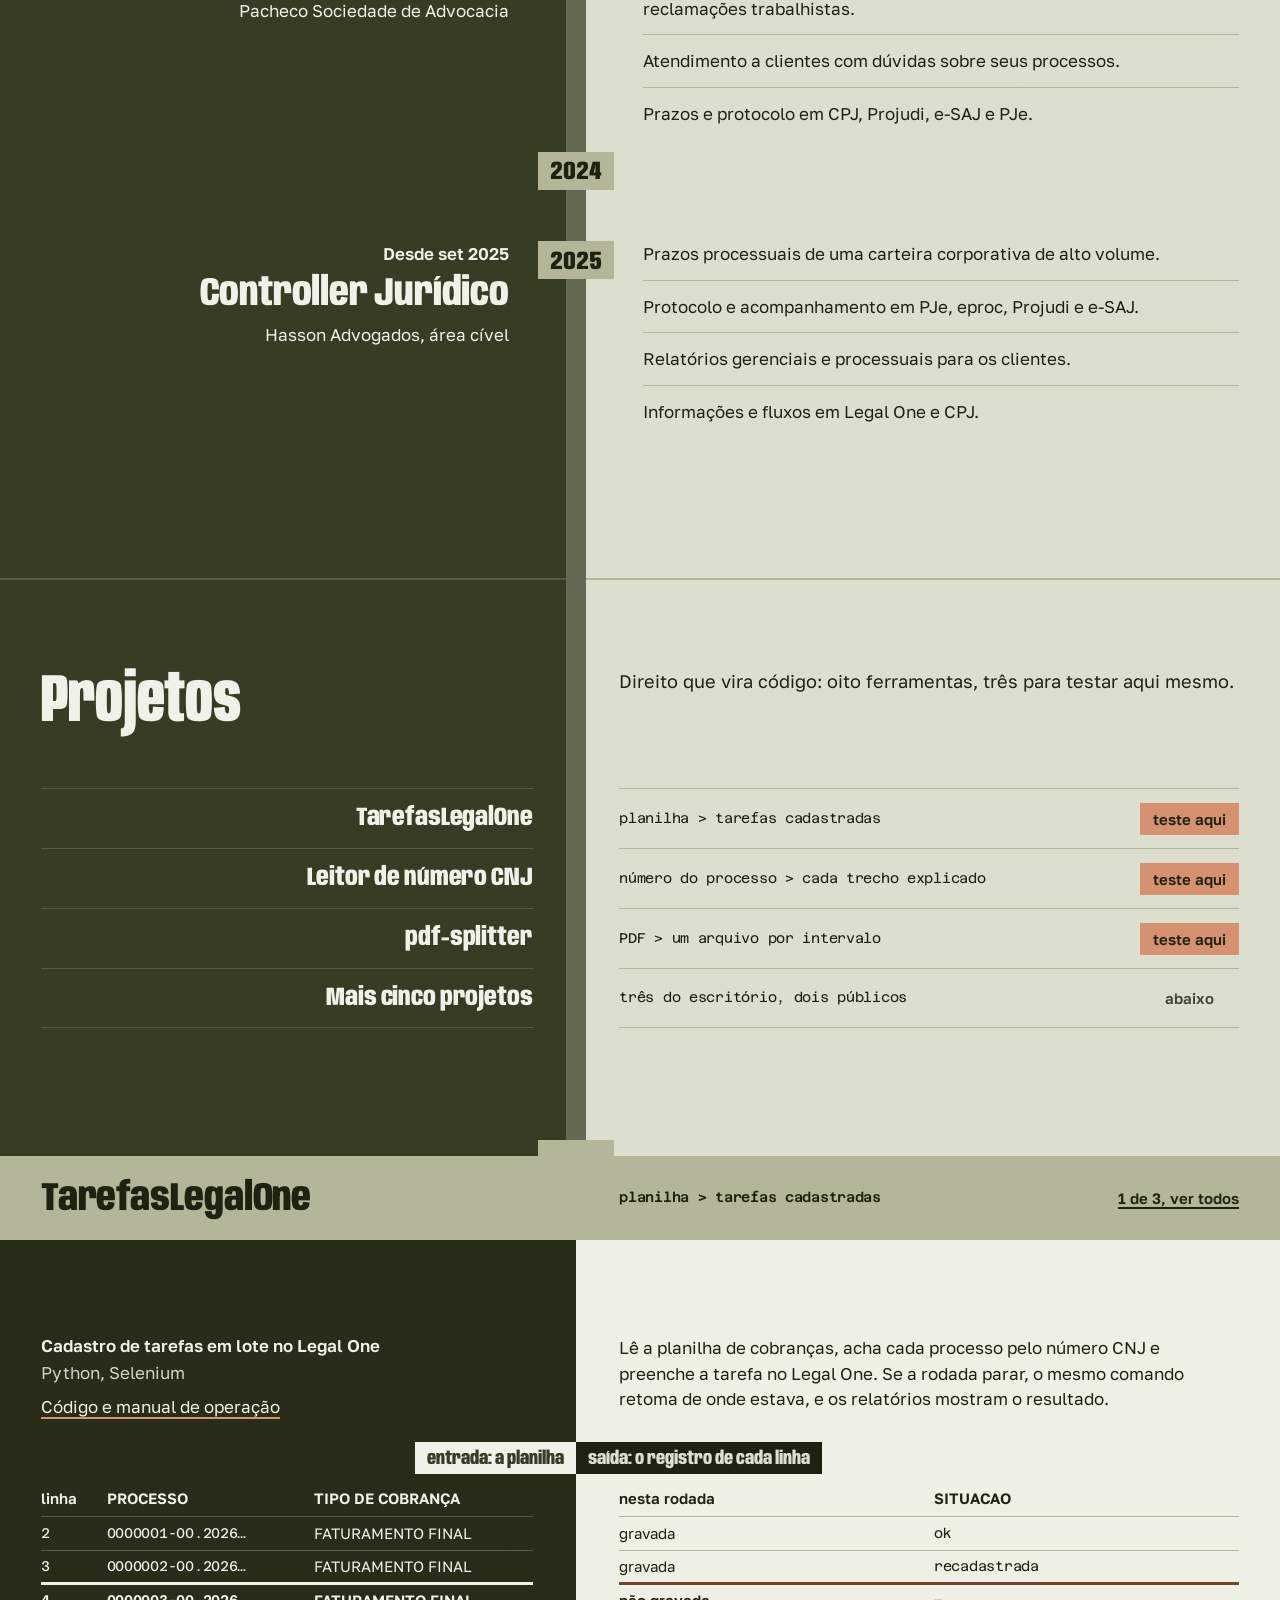
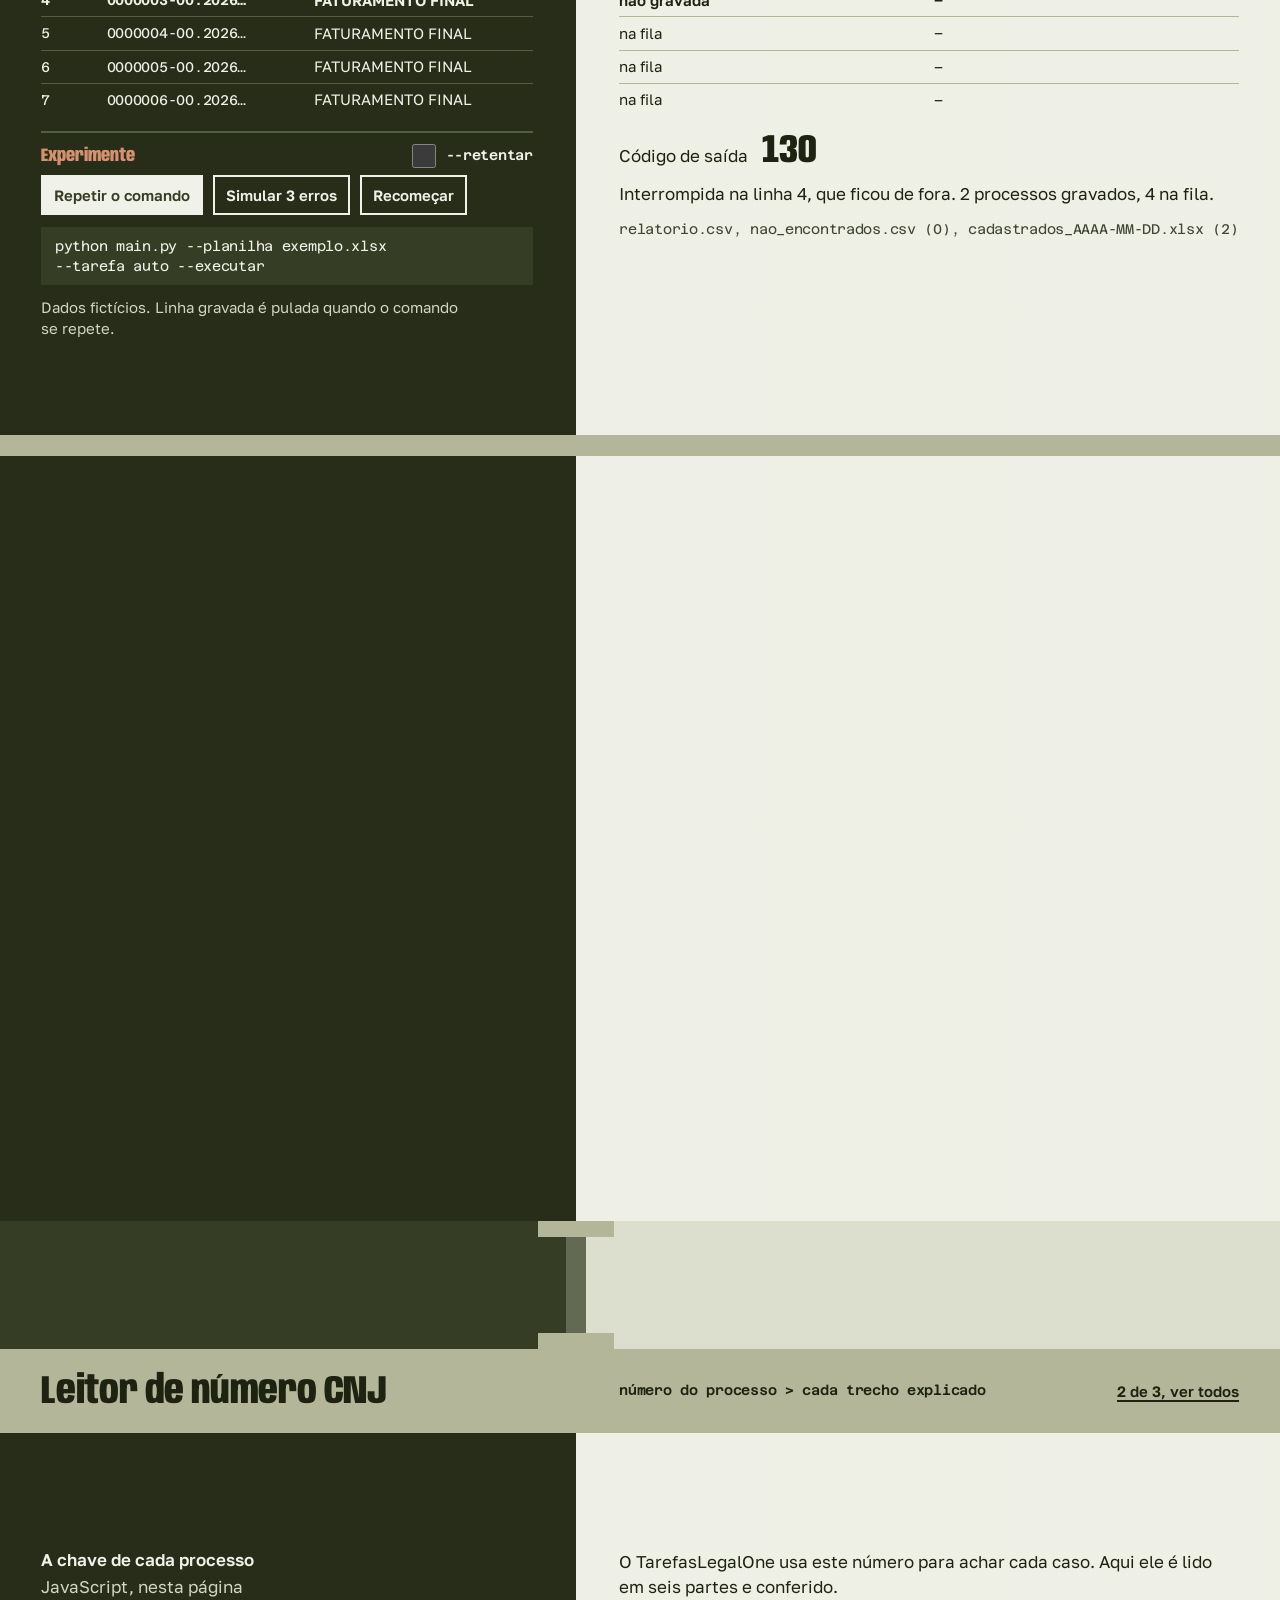
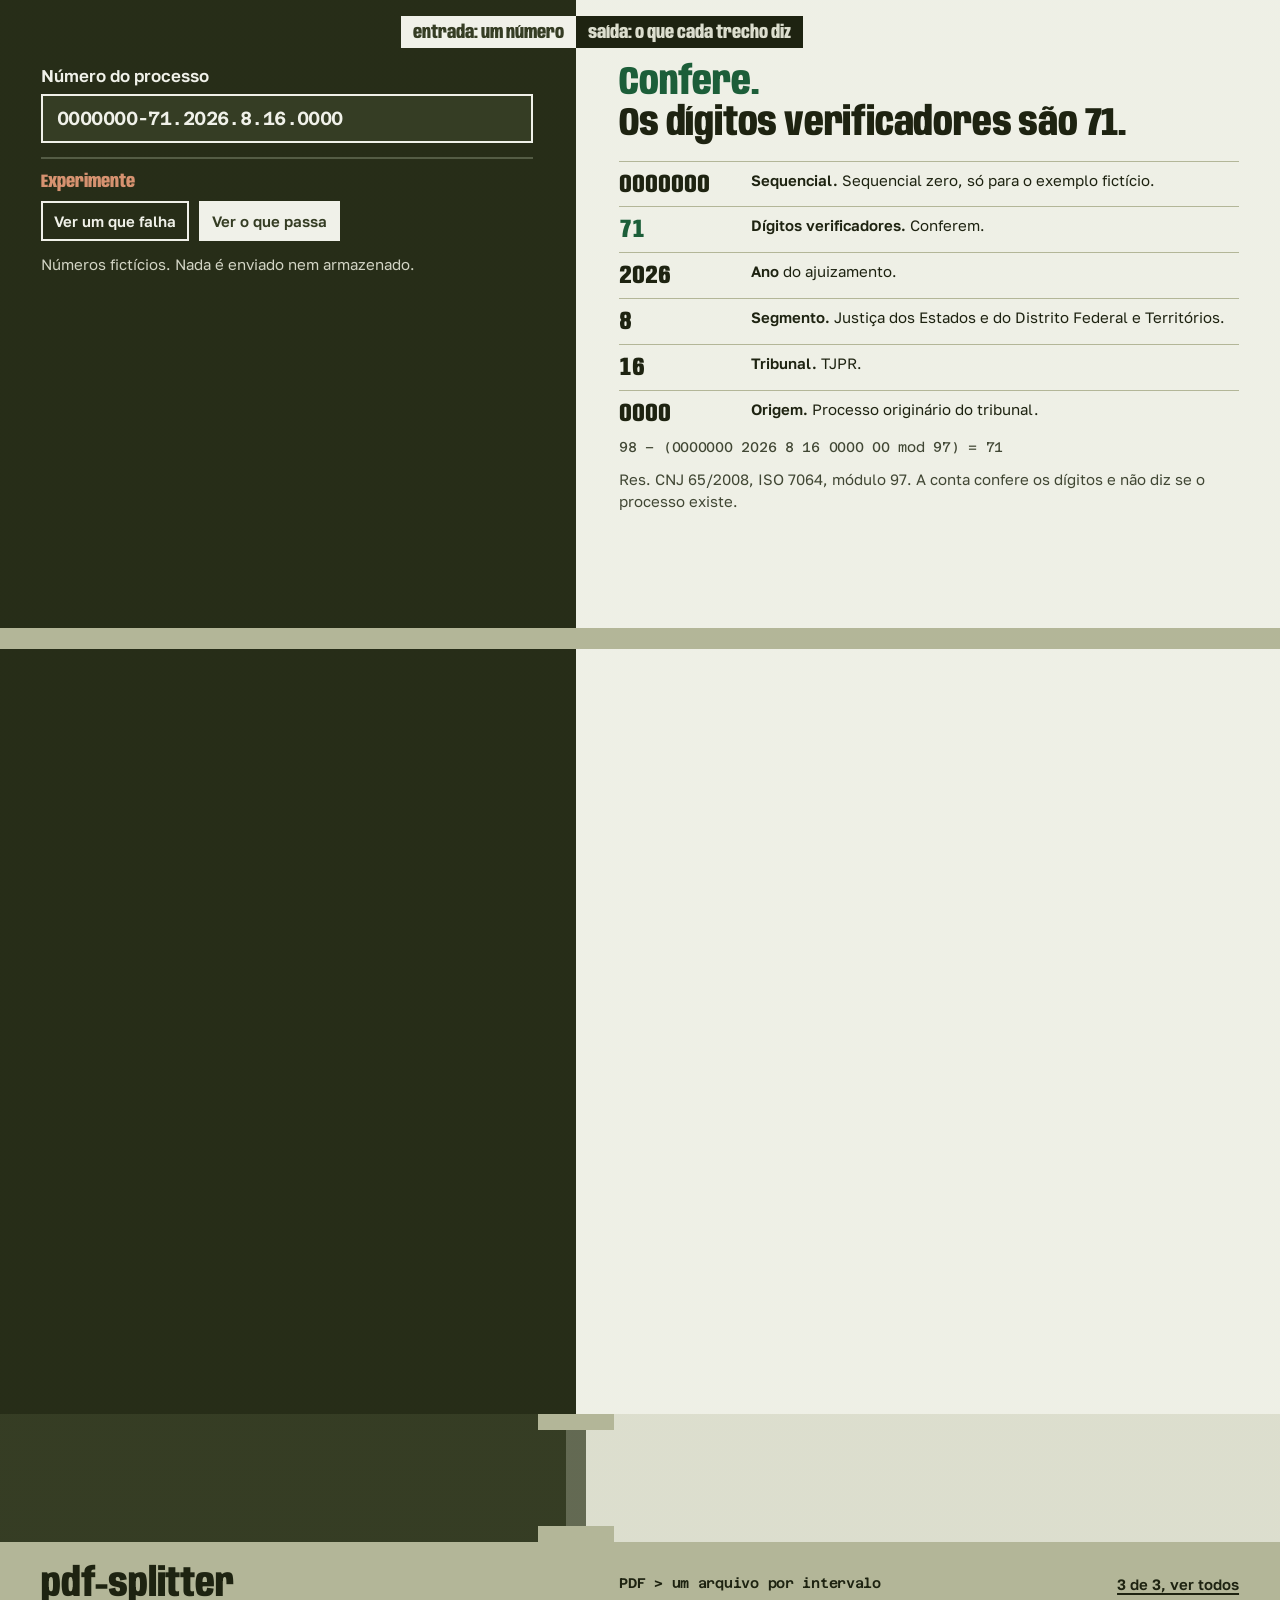
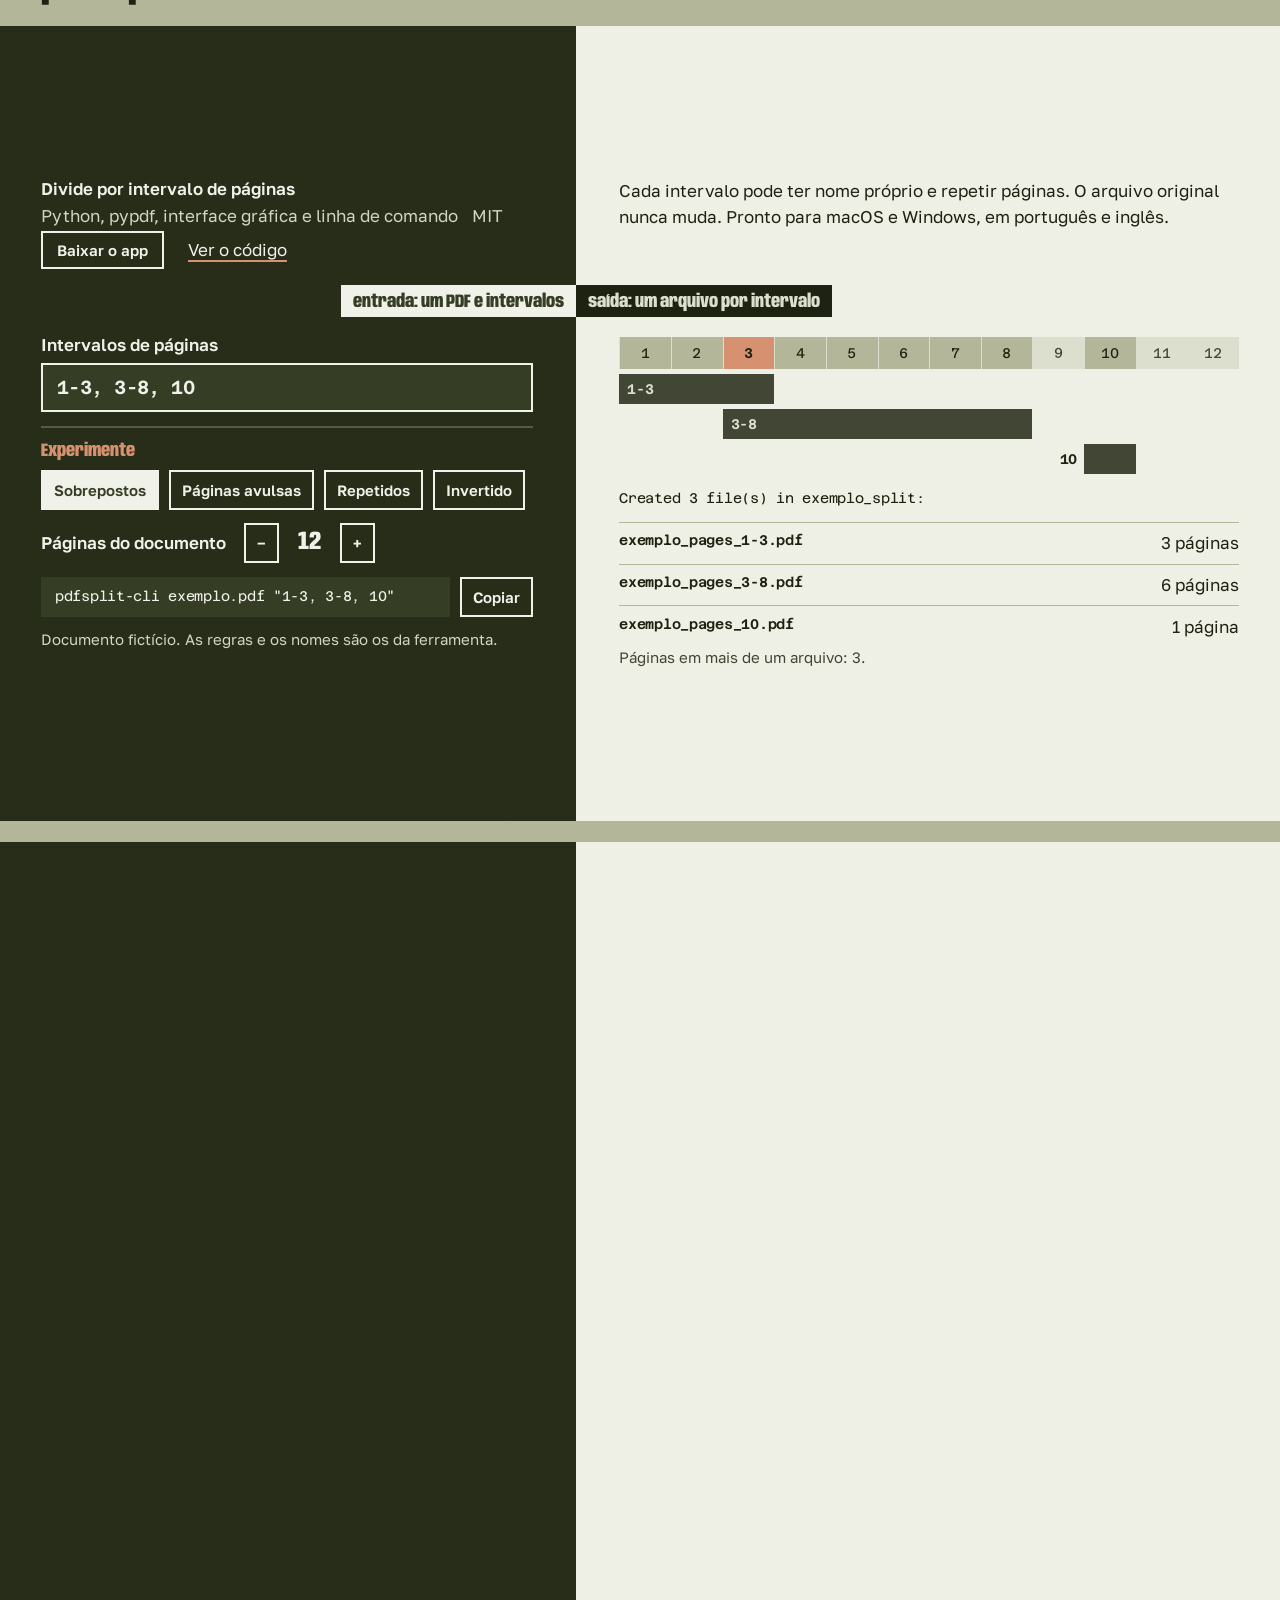
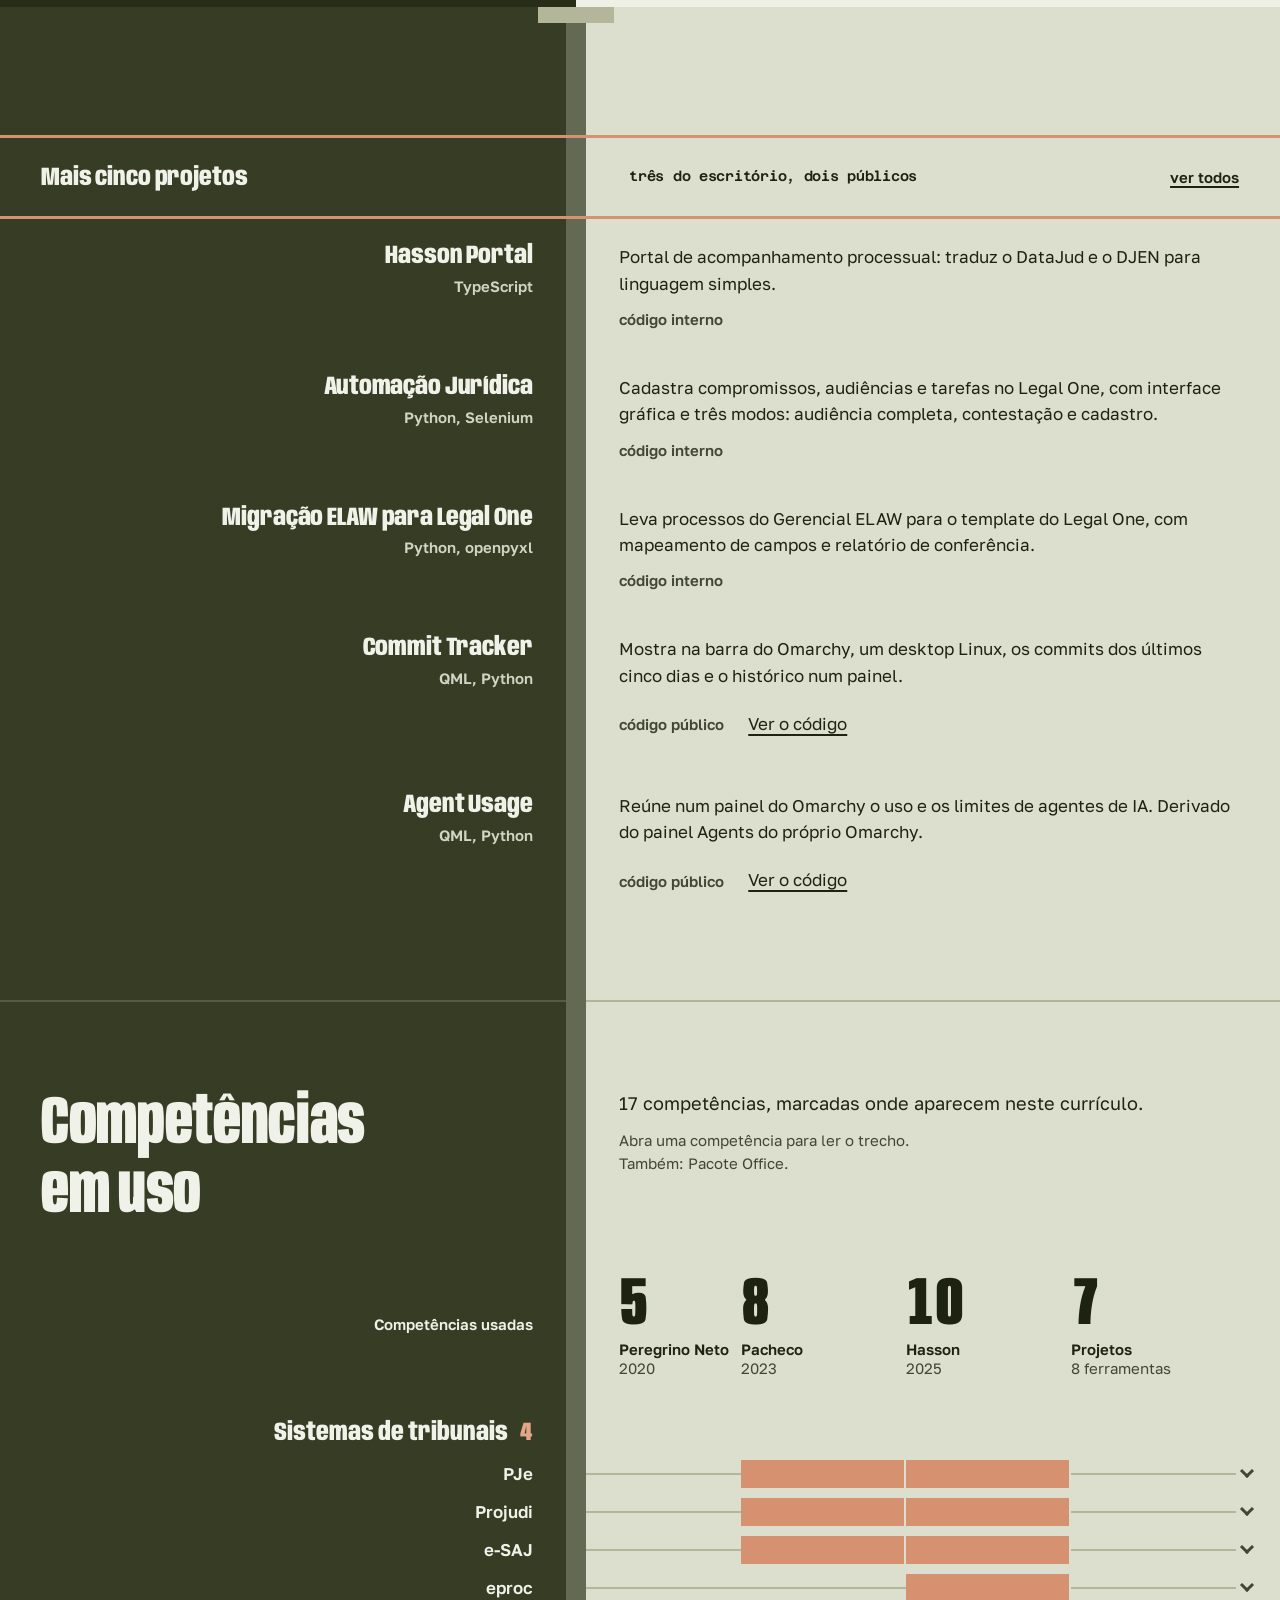
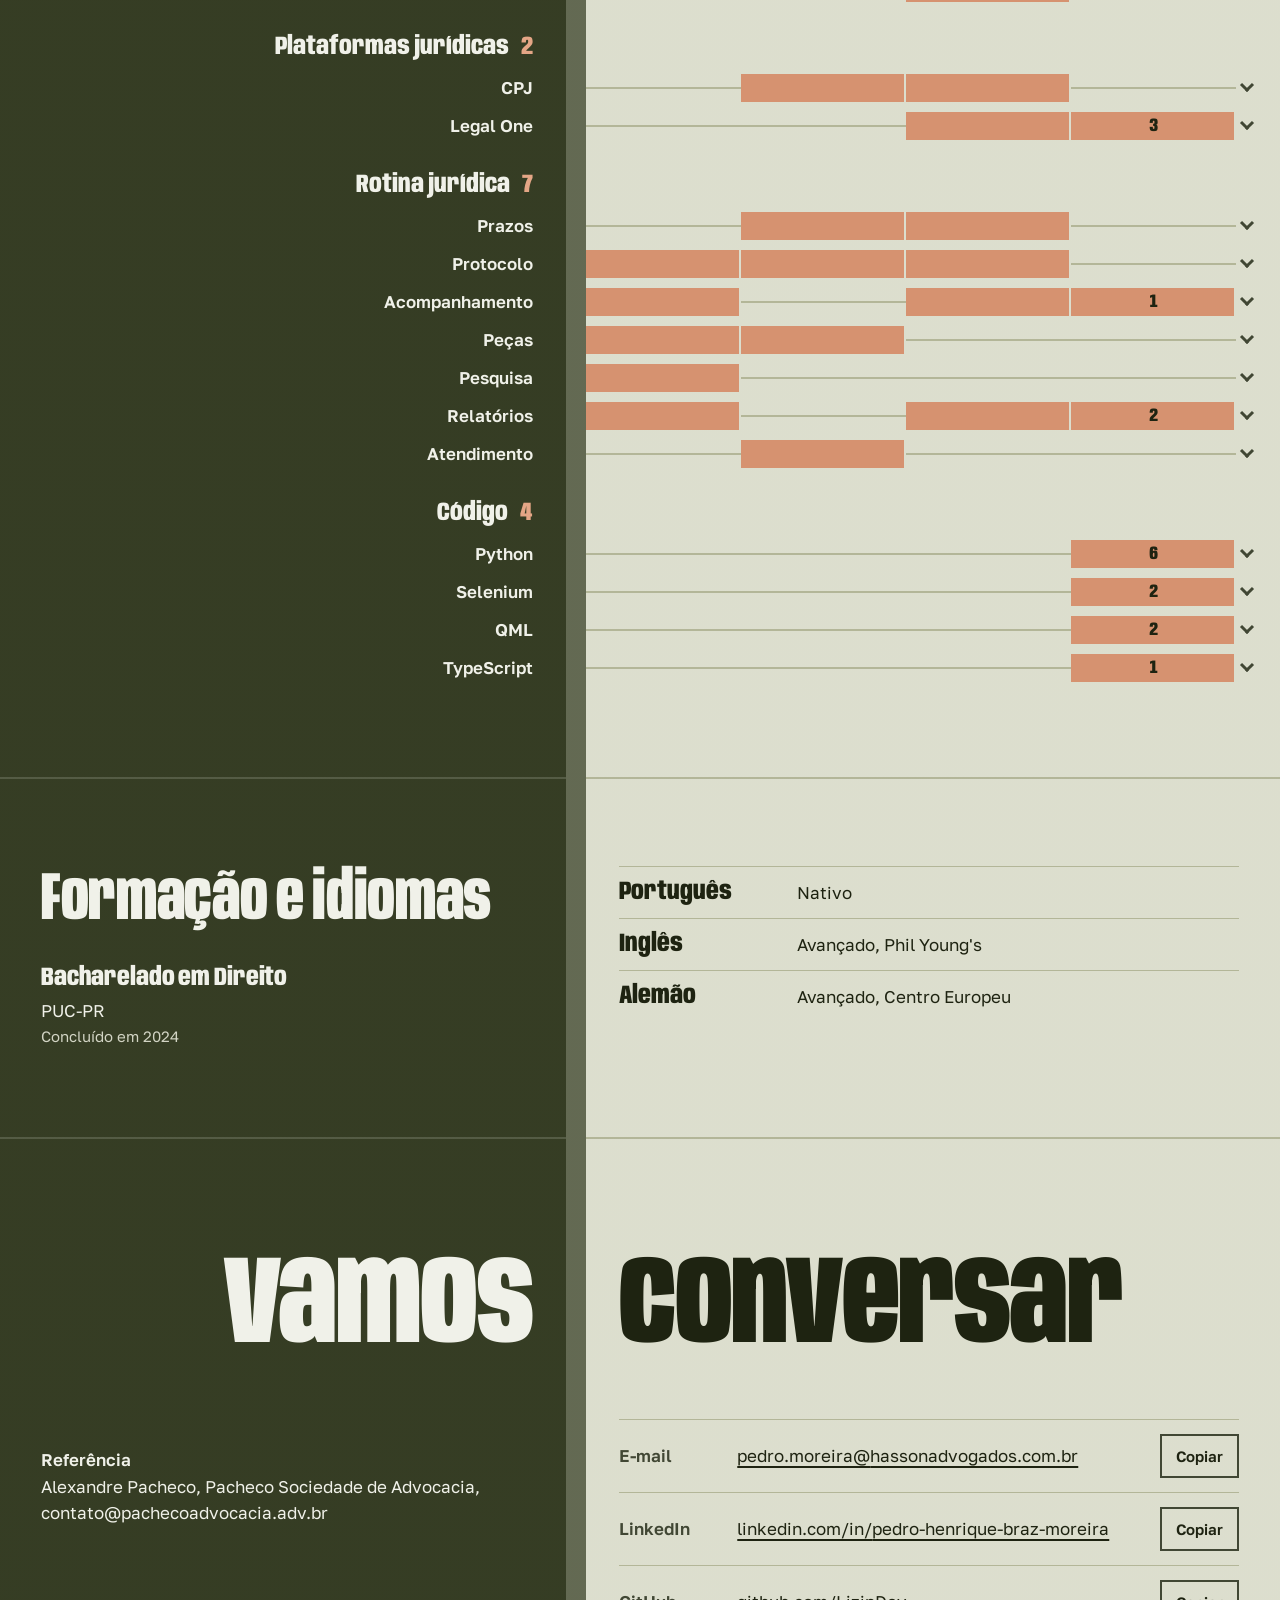
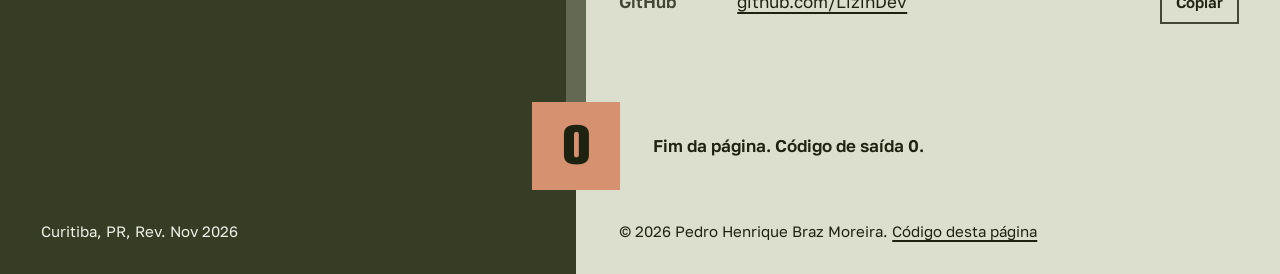
==== commit f3a774e7: "celular vira folhas com gaveta de saída, barra de atalhos e tela deitada em duas metades; competênci" ====
--- a/index.html
+++ b/index.html
@@ -382,7 +382,9 @@
 <section class="sec" id="competencias">
   <div class="r">
     <div class="in"><div class="w"><h2 data-i18n="s4-h2">Competências em uso</h2></div></div>
-    <div class="out"><div class="w"><p class="lede" data-i18n="d-k-l">17 competências, marcadas onde aparecem neste currículo.</p></div></div>
+    <div class="out"><div class="w"><p class="lede" data-i18n="d-k-l">17 competências, marcadas onde aparecem neste currículo.</p>
+      <p class="note js-only" data-i18n="d-k-a">Abra uma competência para ler o trecho.</p>
+      <p class="note" data-i18n="d-k-o">Também: Pacote Office.</p></div></div>
   </div>
   <table class="mx">
     <caption class="vh" data-i18n="d-k-c">Competências por cargo e nos projetos</caption>
@@ -414,20 +416,6 @@
 <tr><th scope="row"><button type="button" class="sk" disabled data-q="typescript" data-qe="typescript">TypeScript</button></th><td><span class="vh">–</span></td><td><span class="vh">–</span></td><td><span class="vh">–</span></td><td class="u"><a href="#projetos"><span class="vh">TypeScript, Projetos</span><b>1</b></a></td><td class="f"></td></tr>
 </tbody>
   </table>
-  <div class="r iobox live js-only" id="filtro">
-    <div class="in"><div class="w stack">
-      <div>
-        <label for="gq" data-i18n="d-f-l">Procure no currículo</label>
-        <input id="gq" name="q" type="text" autocomplete="off" spellcheck="false" maxlength="60">
-      </div>
-      <code class="cmd" id="g-cmd"></code>
-      <p class="note" data-i18n="d-k-o">Também: Pacote Office.</p>
-    </div></div>
-    <div class="out"><div class="w">
-      <p class="io" id="g-n" role="status"></p>
-      <ul class="hits" id="g-o"></ul>
-    </div></div>
-  </div>
 </section>
 
 <section class="sec" id="formacao">
@@ -455,12 +443,12 @@
   <p class="bye split" aria-hidden="true"><span class="in"><span class="w disp" data-i18n="d-z1">vamos</span></span><span class="out"><span class="w disp" data-i18n="d-z2">conversar</span></span></p>
   <div class="r">
     <div class="in"><div class="w">
-      <p class="ref"><span data-i18n="ref-label">Referência</span> Alexandre Pacheco, Pacheco Sociedade de Advocacia, contato@pachecoadvocacia.adv.br</p>
+      <p class="ref"><span data-i18n="ref-label">Referência</span> Alexandre Pacheco, Pacheco Sociedade de Advocacia, contato@<wbr>pachecoadvocacia.adv.br</p>
     </div></div>
     <div class="out"><div class="w">
       <ul class="contact">
-        <li><span class="k" data-i18n="c-email">E-mail</span><a class="v" href="mailto:pedro.moreira@hassonadvogados.com.br">pedro.moreira@hassonadvogados.com.br</a><button class="copy" type="button" data-copy="pedro.moreira@hassonadvogados.com.br" data-i18n="copy">Copiar</button></li>
-        <li><span class="k">LinkedIn</span><a class="v" href="https://www.linkedin.com/in/pedro-henrique-braz-moreira-b25516231/" target="_blank" rel="noopener">linkedin.com/in/pedro-henrique-braz-moreira</a><button class="copy" type="button" data-copy="https://www.linkedin.com/in/pedro-henrique-braz-moreira-b25516231/" data-i18n="copy">Copiar</button></li>
+        <li><span class="k" data-i18n="c-email">E-mail</span><a class="v" href="mailto:pedro.moreira@hassonadvogados.com.br">pedro.moreira@<wbr>hassonadvogados.com.br</a><button class="copy" type="button" data-copy="pedro.moreira@hassonadvogados.com.br" data-i18n="copy">Copiar</button></li>
+        <li><span class="k">LinkedIn</span><a class="v" href="https://www.linkedin.com/in/pedro-henrique-braz-moreira-b25516231/" target="_blank" rel="noopener">linkedin.com/in/<wbr>pedro-henrique-braz-moreira</a><button class="copy" type="button" data-copy="https://www.linkedin.com/in/pedro-henrique-braz-moreira-b25516231/" data-i18n="copy">Copiar</button></li>
         <li><span class="k">GitHub</span><a class="v" href="https://github.com/LizinDev" target="_blank" rel="noopener">github.com/LizinDev</a><button class="copy" type="button" data-copy="https://github.com/LizinDev" data-i18n="copy">Copiar</button></li>
       </ul>
     </div></div>
@@ -476,6 +464,13 @@
   </div>
 </footer>
 </div>
+<nav class="abas" aria-label="Atalhos" data-aria-en="Shortcuts">
+  <a href="#topo" data-i18n="nav-perfil">Perfil</a>
+  <a href="#projetos" data-i18n="nav-proj">Projetos</a>
+  <a href="#competencias" data-i18n="nav-comp">Competências</a>
+  <a href="#contato" data-i18n="nav-cont">Contato</a>
+  <a class="abas-cv" href="Pedro-Henrique-Braz-Moreira-CV.pdf" data-pdf-en="Pedro-Henrique-Braz-Moreira-CV-EN.pdf" download aria-label="Baixar CV" data-aria-en="Download CV">CV</a>
+</nav>
 <div class="toast" id="toast" role="status" aria-live="polite"></div>
 </body>
 </html>
--- a/styles.css
+++ b/styles.css
@@ -1258,7 +1258,7 @@
     transform: scaleY(0.62);
   }
 }
-@media screen and (min-width: 941px) {
+@media screen and (min-width: 941px), screen and (min-width: 740px) and (max-height: 480px) {
   .tool .in .io {
     margin-right: calc((var(--gap) + var(--pw) / 2) * -1);
   }
@@ -1577,26 +1577,8 @@
   }
 }
 
-/* busca */
 [data-src] {
   scroll-margin-top: 84px;
-}
-.hits {
-  margin-top: 14px;
-}
-.hits li {
-  padding-block: 11px;
-  border-top: 1px solid var(--out-rule);
-}
-.hits a {
-  display: inline-flex;
-  align-items: center;
-  min-height: 40px;
-  font-size: 15px;
-  color: var(--out-ink-2);
-}
-.hits span {
-  display: block;
 }
 mark {
   background: var(--pipe);
@@ -1700,7 +1682,9 @@
 .js .r.js-only {
   display: grid;
 }
-.only-print {
+.only-print,
+.abas,
+.fecha {
   display: none;
 }
 
@@ -1777,7 +1761,6 @@
 .lang button,
 .btn,
 .copy,
-.hits a,
 table,
 .colophon,
 .segs dd {
@@ -1927,7 +1910,7 @@
 .sk:hover:not(:disabled) {
   background: var(--in-well);
 }
-.sk[aria-pressed="true"] {
+.sk[aria-expanded="true"] {
   background: var(--in-ink);
   color: var(--in);
 }
@@ -1978,15 +1961,85 @@
   background: var(--out-ink);
   color: var(--out);
 }
+/* a linha aberta: o ramo continua e mostra os trechos */
+.js .mx tbody tr:not(.g):not(.ev) {
+  cursor: pointer;
+}
+.js .mx tbody tr:not(.g) td.f::after {
+  content: "";
+  position: absolute;
+  top: 50%;
+  left: 6px;
+  width: 10px;
+  height: 10px;
+  margin-top: -8px;
+  border: solid var(--out-ink-2);
+  border-width: 0 3px 3px 0;
+  transform: rotate(45deg);
+}
+.js .mx tbody tr.on td.f::after {
+  margin-top: -2px;
+  transform: rotate(225deg);
+}
+.js .mx tbody tr:hover td.f::after {
+  border-color: var(--out-ink);
+}
+.mx tbody tr.ev > td {
+  height: auto;
+  padding: 4px 0 18px calc(var(--seam) + var(--gap) + var(--pw) / 2);
+}
+.mx tr.ev > td::before {
+  display: none;
+}
+.ev ul {
+  padding-right: max(var(--gut), env(safe-area-inset-right, 0px));
+  max-width: 860px;
+  color: var(--out-ink);
+}
+.ev li {
+  display: grid;
+  grid-template-columns: 11em minmax(0, 1fr);
+  gap: 2px 20px;
+  align-items: baseline;
+  padding-block: 9px;
+  border-top: 1px solid var(--out-rule);
+}
+.ev li:first-child {
+  border-top: 0;
+}
+.ev a {
+  font-size: var(--t-small);
+  font-weight: 600;
+  line-height: 1.3;
+  text-decoration-color: var(--link-out);
+}
+.ev p {
+  font-size: var(--t-body);
+  line-height: 1.45;
+}
+.ev p + p {
+  margin-top: 4px;
+}
+@media screen and (prefers-reduced-motion: no-preference) {
+  .ev:not([hidden]) ul {
+    animation: prova 0.24s var(--ease);
+  }
+}
+@keyframes prova {
+  from {
+    opacity: 0;
+    transform: translateY(-8px);
+  }
+}
+.lede + .note {
+  margin-top: 12px;
+}
 .mx a:focus-visible {
   outline-color: var(--focus-out);
   z-index: 2;
 }
 .mx .sk:focus-visible {
   outline-color: var(--focus-in);
-}
-#filtro {
-  margin-top: clamp(36px, 4vw, 56px);
 }
 .body > .st1 {
   padding-top: 36px;
@@ -2001,7 +2054,8 @@
   color: var(--in-ink);
 }
 
-@media screen and (max-width: 940px) {
+/* celular em pé e tela estreita; deitado (740 a 940 de largura, baixo) fica com as duas metades lado a lado */
+@media screen and (max-width: 739px), screen and (max-width: 940px) and (min-height: 481px) {
   :root {
     --pw: 12px;
     --ks: 37%;
@@ -2123,14 +2177,14 @@
   .bar .out {
     padding-top: 0;
     min-height: 48px;
-    overflow-x: auto;
-    scrollbar-width: none;
+    padding-inline: 0;
   }
   .bar .out::before {
     display: none;
   }
-  .idx {
+  .bar .idx {
     gap: 22px;
+    padding-left: var(--gut);
   }
   .idx a {
     white-space: nowrap;
@@ -2149,7 +2203,7 @@
     padding: 22px var(--gut) 8px;
   }
   .h-name h1 {
-    font-size: 2.9rem;
+    font-size: min(2.9rem, 12.4vw);
   }
   .giant {
     order: 2;
@@ -2435,13 +2489,17 @@
     font-size: 14px;
   }
   .mx {
-    --seam: 36%;
-    background: linear-gradient(90deg, var(--in) 0 calc(36% - 6px), var(--pipe) 0 calc(36% + 6px), var(--out) 0);
+    --seam: 40%;
+    background: linear-gradient(90deg, var(--in) 0 calc(40% - 6px), var(--pipe) 0 calc(40% + 6px), var(--out) 0);
     margin: 0;
     padding-block: 18px;
   }
   .mx thead th {
     padding: 10px 4px 10px 0;
+  }
+  .mx .mx-h,
+  .mx thead .mx-h {
+    padding-left: 14px !important;
   }
   .mx thead th:nth-child(2) {
     padding-left: 12px;
@@ -2457,28 +2515,40 @@
     font-size: 2.1rem;
   }
   .mx tbody th {
-    padding-right: 14px;
-    padding-left: 12px;
+    padding-right: 12px;
+    padding-left: 8px;
   }
   .mx .g th {
     font-size: 1.15rem;
     padding-block: 18px 6px;
   }
   .sk {
-    font-size: 15px;
-    min-height: 40px;
+    font-size: clamp(13px, 3.75vw, 15px);
     padding: 4px 6px;
     margin-right: -6px;
-    overflow-wrap: anywhere;
-  }
-  .mx tbody td {
-    height: 40px;
+  }
+  .mx tbody tr.ev > td {
+    padding: 0;
+  }
+  .ev ul {
+    padding: 6px var(--gut) 14px;
+    background: var(--out-well);
+    border-block: 4px solid var(--pipe);
+  }
+  .ev li {
+    grid-template-columns: minmax(0, 1fr);
+  }
+  .ev p {
+    font-size: 16px;
+  }
+  .js .mx tbody tr:not(.g) td.f::after {
+    left: 3px;
   }
   .mx .c0 {
-    width: 36%;
+    width: 40%;
   }
   .mx .c1 {
-    width: 14.6%;
+    width: 13.8%;
   }
   .mx thead th:nth-child(-n + 4) span {
     display: none;
@@ -2486,9 +2556,6 @@
   .mx thead th {
     padding-right: 0 !important;
     vertical-align: top;
-  }
-  #filtro {
-    margin-top: 0;
   }
   .entry .marks,
   .lede {
@@ -2548,21 +2615,345 @@
   .contact .k {
     grid-column: 1/-1;
   }
-  a.nb,
-  .colophon a,
-  .note a {
+  .contact .v {
+    font-size: clamp(14px, 4.6vw, 17px);
+  }
+  .langs li {
+    display: grid;
+    grid-template-columns: 7.4rem minmax(0, 1fr);
+  }
+  .langs li > span:first-child {
+    min-width: 0;
+  }
+  .colophon {
+    padding-block: 0;
+  }
+  .segs > div {
+    grid-template-columns: 104px minmax(0, 1fr);
+  }
+  .segs dt {
+    font-size: 1.4rem;
+  }
+
+  /* ---- folha e gaveta: a página é curta, cada ferramenta abre inteira ---- */
+  .js {
+    scroll-padding-block: 70px calc(90px + env(safe-area-inset-bottom, 0px));
+  }
+  body {
+    padding-bottom: calc(60px + env(safe-area-inset-bottom, 0px));
+  }
+  .js .bar {
+    top: 0;
+  }
+  .js .bar .out,
+  .js .bar .cv {
+    display: none;
+  }
+  .js.plated .bar {
+    transform: none;
+  }
+  .js main > section,
+  .js .internal {
+    scroll-margin-top: 0;
+  }
+  #perfil .r > .in,
+  #perfil .r > .out {
+    padding-block: 22px 26px;
+  }
+  .sec > .r > .in,
+  .sec > .r > .out {
+    padding-block: 22px;
+  }
+  .sec > .r:first-child > .out {
+    padding-block: 16px 22px;
+  }
+  .folhas .entry:has(.dobra) > .in {
+    padding-block: 64px 16px;
+  }
+  .folhas .entry:has(.dobra) > .out {
+    padding-block: 4px;
+  }
+  .folhas .entry:has(.dobra) .yr.a {
+    top: 16px;
+  }
+  .folhas .entry:has(.dobra) .yr.b {
+    display: none;
+  }
+  .entry .marks li {
+    padding-block: 9px;
+  }
+  .dobra > summary {
+    list-style: none;
+    cursor: pointer;
+    min-height: 48px;
+    display: flex;
+    align-items: center;
+    justify-content: space-between;
+    gap: 12px;
+    font-weight: 600;
+  }
+  .dobra > summary::-webkit-details-marker {
+    display: none;
+  }
+  .dobra > summary::after {
+    content: "";
+    flex: none;
+    width: 36px;
+    height: 32px;
+    background:
+      linear-gradient(var(--pipe-ink) 0 0) center/14px 3px no-repeat,
+      linear-gradient(var(--pipe-ink) 0 0) center/3px 14px no-repeat,
+      var(--pipe);
+  }
+  .dobra[open] > summary::after {
+    background:
+      linear-gradient(var(--pipe-ink) 0 0) center/14px 3px no-repeat,
+      var(--pipe);
+  }
+  .dobra-c {
+    padding: 6px 0 18px;
+  }
+  .dobra .marks li:first-child {
+    border-top: 1px solid var(--out-rule);
+    padding-top: 9px;
+  }
+  .folhas .int-row {
+    padding-block: 10px;
+  }
+  .int-row .dobra .st {
+    box-shadow: none;
+    padding: 0;
+    color: var(--out-ink-2);
+  }
+  .int-row .dobra-c {
+    padding: 2px 0 8px;
+    font-size: 16px;
+    line-height: 1.45;
+  }
+  .folhas .int-row .acts:empty {
+    display: none;
+  }
+  /* lista de projetos */
+  .folhas .ix a {
+    padding: 18px var(--gut);
+  }
+  .folhas .ix .in .w {
+    font-size: 1.75rem !important;
+  }
+  .folhas .ix .st.go {
+    min-height: 44px;
     display: inline-flex;
     align-items: center;
-    min-height: 40px;
-  }
-  .colophon {
-    padding-block: 0;
-  }
-  .segs > div {
-    grid-template-columns: 104px minmax(0, 1fr);
-  }
-  .segs dt {
-    font-size: 1.4rem;
+  }
+  .folhas .ix li:last-child {
+    display: none;
+  }
+  .folhas .internal {
+    margin-top: 0;
+  }
+  .folhas .plate.line {
+    position: static;
+  }
+  .folhas .plate .all {
+    display: none;
+  }
+  /* folha */
+  .folhas:has(.folha[open]) {
+    overflow: hidden;
+  }
+  .folha {
+    width: 100vw;
+    max-width: none;
+    height: 100dvh;
+    max-height: none;
+    margin: 0;
+    padding: 0;
+    border: 0;
+    overflow: hidden;
+    background: var(--w-in);
+    color: var(--in-ink);
+  }
+  .folha::backdrop {
+    background: var(--w-in);
+  }
+  .folha .tool {
+    position: static;
+    height: 100%;
+    margin: 0;
+    --lit-in: var(--pipe) !important;
+    --lit-out: var(--pipe) !important;
+  }
+  .folha .tool::before,
+  .folha .tool::after,
+  .folha .outlet {
+    display: none;
+  }
+  .folha .stage {
+    height: 100%;
+    display: flex;
+    flex-direction: column;
+  }
+  .folha .tool .plate {
+    position: static;
+    flex: none;
+    padding-top: env(safe-area-inset-top, 0px);
+  }
+  .folha .fecha {
+    display: block;
+    min-width: 48px;
+    min-height: 48px;
+    border: 0;
+    background: none;
+    color: inherit;
+    font: 600 16px/1 var(--f-body);
+    text-decoration: underline;
+    text-decoration-thickness: 2px;
+    text-underline-offset: 0.25em;
+    cursor: pointer;
+  }
+  .folha .fecha:focus-visible {
+    outline-color: var(--pipe-ink);
+    outline-offset: -3px;
+  }
+  .folha .body {
+    flex: 1;
+    min-height: 0;
+    overflow-y: auto;
+    overscroll-behavior: contain;
+    padding-bottom: 20px;
+  }
+  .folha .st1 > .in {
+    padding-block: 18px 6px;
+  }
+  .folha .tool .st1 > .out {
+    padding-block: 0 4px;
+    background: var(--w-in);
+    color: var(--in-ink);
+    font-size: 16px;
+    line-height: 1.45;
+  }
+  .folha .iobox > .in {
+    padding-block: 20px 10px !important;
+  }
+  .folha .run td {
+    height: 38px;
+    padding-block: 5px;
+  }
+  .folha .foot-io {
+    margin-top: 16px;
+  }
+  /* gaveta */
+  .folha .gav {
+    flex: none;
+    padding: 0;
+    background: var(--w-out);
+    border-top: 12px solid var(--pipe);
+  }
+  .gav-h {
+    width: 100%;
+    min-height: 62px;
+    padding: 6px var(--gut) calc(6px + env(safe-area-inset-bottom, 0px));
+    border: 0;
+    background: none;
+    color: var(--out-ink);
+    font: inherit;
+    text-align: left;
+    display: flex;
+    align-items: center;
+    gap: 14px;
+    cursor: pointer;
+  }
+  .gav-h .disp {
+    font-size: 1.35rem;
+    font-stretch: 72%;
+  }
+  .gav-r {
+    margin-right: auto;
+    font-weight: 600;
+    color: var(--good);
+  }
+  .ruim .gav-r {
+    color: var(--bad);
+  }
+  .gav-h i {
+    flex: none;
+    width: 16px;
+    height: 16px;
+    border: solid var(--out-ink);
+    border-width: 4px 0 0 4px;
+    transform: translateY(4px) rotate(45deg);
+    transition: transform 0.24s var(--ease);
+  }
+  .gav-h[aria-expanded="true"] i {
+    transform: translateY(-4px) rotate(225deg);
+  }
+  .out .gav-h:focus-visible {
+    outline-offset: -5px;
+  }
+  .gav-c {
+    height: 0;
+    overflow: hidden;
+    transition: height 0.26s var(--ease);
+  }
+  .aberta .gav-c {
+    height: 54dvh;
+    overflow-y: auto;
+    overscroll-behavior: contain;
+  }
+  .folha .gav-c > .out {
+    padding: 4px var(--gut) 24px;
+  }
+  .gav-c > .out::before,
+  .gav-c .io {
+    display: none !important;
+  }
+  .gav-c .verdict {
+    font-size: 1.8rem;
+  }
+  .gav-c .segs {
+    margin-top: 12px;
+  }
+  /* abas: o alcance do polegar */
+  .abas {
+    position: fixed;
+    inset: auto 0 0;
+    z-index: 150;
+    display: flex;
+    background: var(--in);
+    border-top: 2px solid var(--in-rule);
+    padding-bottom: env(safe-area-inset-bottom, 0px);
+  }
+  .abas a {
+    flex: 1 1 auto;
+    min-width: 0;
+    min-height: 58px;
+    display: grid;
+    place-items: center;
+    padding: 0 clamp(2px, 1.4vw, 8px);
+    font-size: clamp(13px, 3.6vw, 14px);
+    letter-spacing: -0.01em;
+    font-weight: 600;
+    color: var(--in-ink-2);
+    text-decoration: none;
+    border-block: 4px solid var(--clear);
+  }
+  .abas a[aria-current] {
+    color: var(--in-ink);
+    border-top-color: var(--pipe);
+  }
+  .abas a:focus-visible {
+    outline-offset: -5px;
+  }
+  .abas .abas-cv {
+    flex: 0 0 clamp(46px, 15vw, 62px);
+    background: var(--pipe);
+    color: var(--pipe-ink);
+  }
+  .abas .abas-cv:focus-visible {
+    outline-color: var(--focus-out);
+  }
+  .toast {
+    bottom: calc(80px + env(safe-area-inset-bottom, 0px));
   }
 }
 @media screen and (min-width: 941px) and (max-width: 1120px) {
@@ -2575,6 +2966,181 @@
   }
   .h-act .cta {
     margin-top: 12px;
+  }
+}
+/* celular deitado: a página larga, em medidas baixas */
+@media screen and (min-width: 740px) and (max-width: 940px) and (max-height: 480px) {
+  :root {
+    --pw: 14px;
+    --gap: 16px;
+    --gut: 20px;
+  }
+  html {
+    scroll-padding-top: 110px;
+  }
+  .bar .in,
+  .bar .out {
+    min-height: 48px;
+  }
+  .bar .w {
+    gap: 12px;
+  }
+  .bar .out {
+    padding-right: 0;
+  }
+  .idx,
+  .idx a {
+    font-size: 14px;
+  }
+  .hero {
+    padding-block: 8px 12px;
+  }
+  .h-name h1 {
+    font-size: 2.3rem;
+  }
+  .role {
+    margin-top: 6px;
+  }
+  .thesis {
+    font-size: 16px;
+    line-height: 1.4;
+  }
+  .h-act .cta {
+    margin-top: 10px;
+    min-height: 44px;
+  }
+  .giant {
+    --g: 4.8rem;
+    margin-top: 12px;
+  }
+  .g3 {
+    --t: 2.1rem;
+  }
+  .valve {
+    margin-top: 4px;
+  }
+  .valve span {
+    padding: 11px 18px;
+  }
+  .sec {
+    padding-block: 36px;
+  }
+  .sec.last {
+    padding-bottom: 0;
+  }
+  #perfil {
+    padding-top: 28px;
+  }
+  .tool,
+  .internal {
+    margin-top: 60px;
+  }
+  .js .tool,
+  .js .tool[data-src] {
+    scroll-margin-top: -110px;
+  }
+  .plate {
+    top: 48px;
+    min-height: 54px;
+  }
+  .body > .st1,
+  .tool > .plate + .r {
+    padding-top: 20px;
+  }
+  .iobox {
+    margin-top: 22px;
+  }
+  .outlet {
+    margin-top: 28px;
+    height: 16px;
+  }
+  .run,
+  .run td,
+  .run th {
+    font-size: 13px;
+  }
+  .run td {
+    height: 36px;
+  }
+  .run td,
+  .run th {
+    padding-right: 8px;
+  }
+  .run td.mono {
+    letter-spacing: -0.05em;
+  }
+  .segs > div {
+    grid-template-columns: 112px minmax(0, 1fr);
+  }
+  .contact li {
+    grid-template-columns: minmax(0, 1fr) auto;
+  }
+  .contact .k {
+    grid-column: 1 / -1;
+  }
+  .ev li {
+    grid-template-columns: 7.5em minmax(0, 1fr);
+    gap: 2px 12px;
+  }
+  .ev p {
+    font-size: 16px;
+  }
+  .bye {
+    font-size: 5.6rem;
+    padding-bottom: 8px;
+  }
+}
+/* dedo: alvo de 44px; a marca da competência continua com 30px e o toque pega a linha inteira */
+@media screen and (max-width: 940px), screen and (pointer: coarse) {
+  .sk {
+    min-height: 44px;
+  }
+  .mx tbody td {
+    height: 44px;
+  }
+  .mx td.u > a {
+    inset: 7px 0;
+  }
+  .mx td.u > a::after {
+    content: "";
+    position: absolute;
+    inset: -7px 0;
+  }
+  a.nb,
+  .colophon a,
+  .note a,
+  .ev a {
+    display: inline-flex;
+    align-items: center;
+    min-height: 44px;
+  }
+}
+/* a faixa do menu rola; a borda some aos poucos do lado que ainda tem seção */
+@media screen and (max-width: 940px) {
+  .bar .idx {
+    overflow-x: auto;
+    overscroll-behavior-x: contain;
+    scrollbar-width: none;
+    --l: 0px;
+    --r: 0px;
+    mask-image: linear-gradient(90deg, transparent, black var(--l) calc(100% - var(--r)), transparent);
+  }
+  .bar .idx[data-antes] {
+    --l: 44px;
+  }
+  .bar .idx[data-depois] {
+    --r: 44px;
+  }
+}
+@keyframes folha-sobe {
+  from {
+    transform: translateY(60px);
+    opacity: 0;
+  }
+}
+@media screen and (prefers-reduced-motion: no-preference) {
+  .folha[open] {
+    animation: folha-sobe 0.26s var(--ease);
   }
 }
 @media (prefers-reduced-motion: reduce) {
--- a/print.css
+++ b/print.css
@@ -31,8 +31,8 @@
 a { color: inherit; text-decoration: none; }
 
 /* o que é só da tela */
-.bar, .fill, .skip, .toast, .giant, .g3, .valve, .cta, .copy, .ix, .iobox, .outlet, .exit, .yr, .bye, .js-only, .all, .fl, #filtro, .contact,
-.vh, .plate.line .out, .tool .plate .out, .live:not(.sec), [data-i18n="s5-lede"], [data-i18n="d-e-l"], [data-i18n="d-k-l"], .colophon a { display: none !important; }
+.bar, .abas, .fill, .skip, .toast, .giant, .g3, .valve, .cta, .copy, .ix, .iobox, .outlet, .exit, .yr, .bye, .js-only, .all, .fl, .ev, .contact,
+.vh, .plate.line .out, .tool .plate .out, .live:not(.sec), [data-i18n="s5-lede"], [data-i18n="d-e-l"], [data-i18n="d-k-l"], [data-i18n="d-k-o"], .colophon a { display: none !important; }
 
 h1, h2, h3, .disp { font-family: var(--f-display); font-weight: 800; font-stretch: 72%; line-height: 1.08; break-after: avoid; }
 h2 { font-size: 16pt; font-stretch: 62%; }
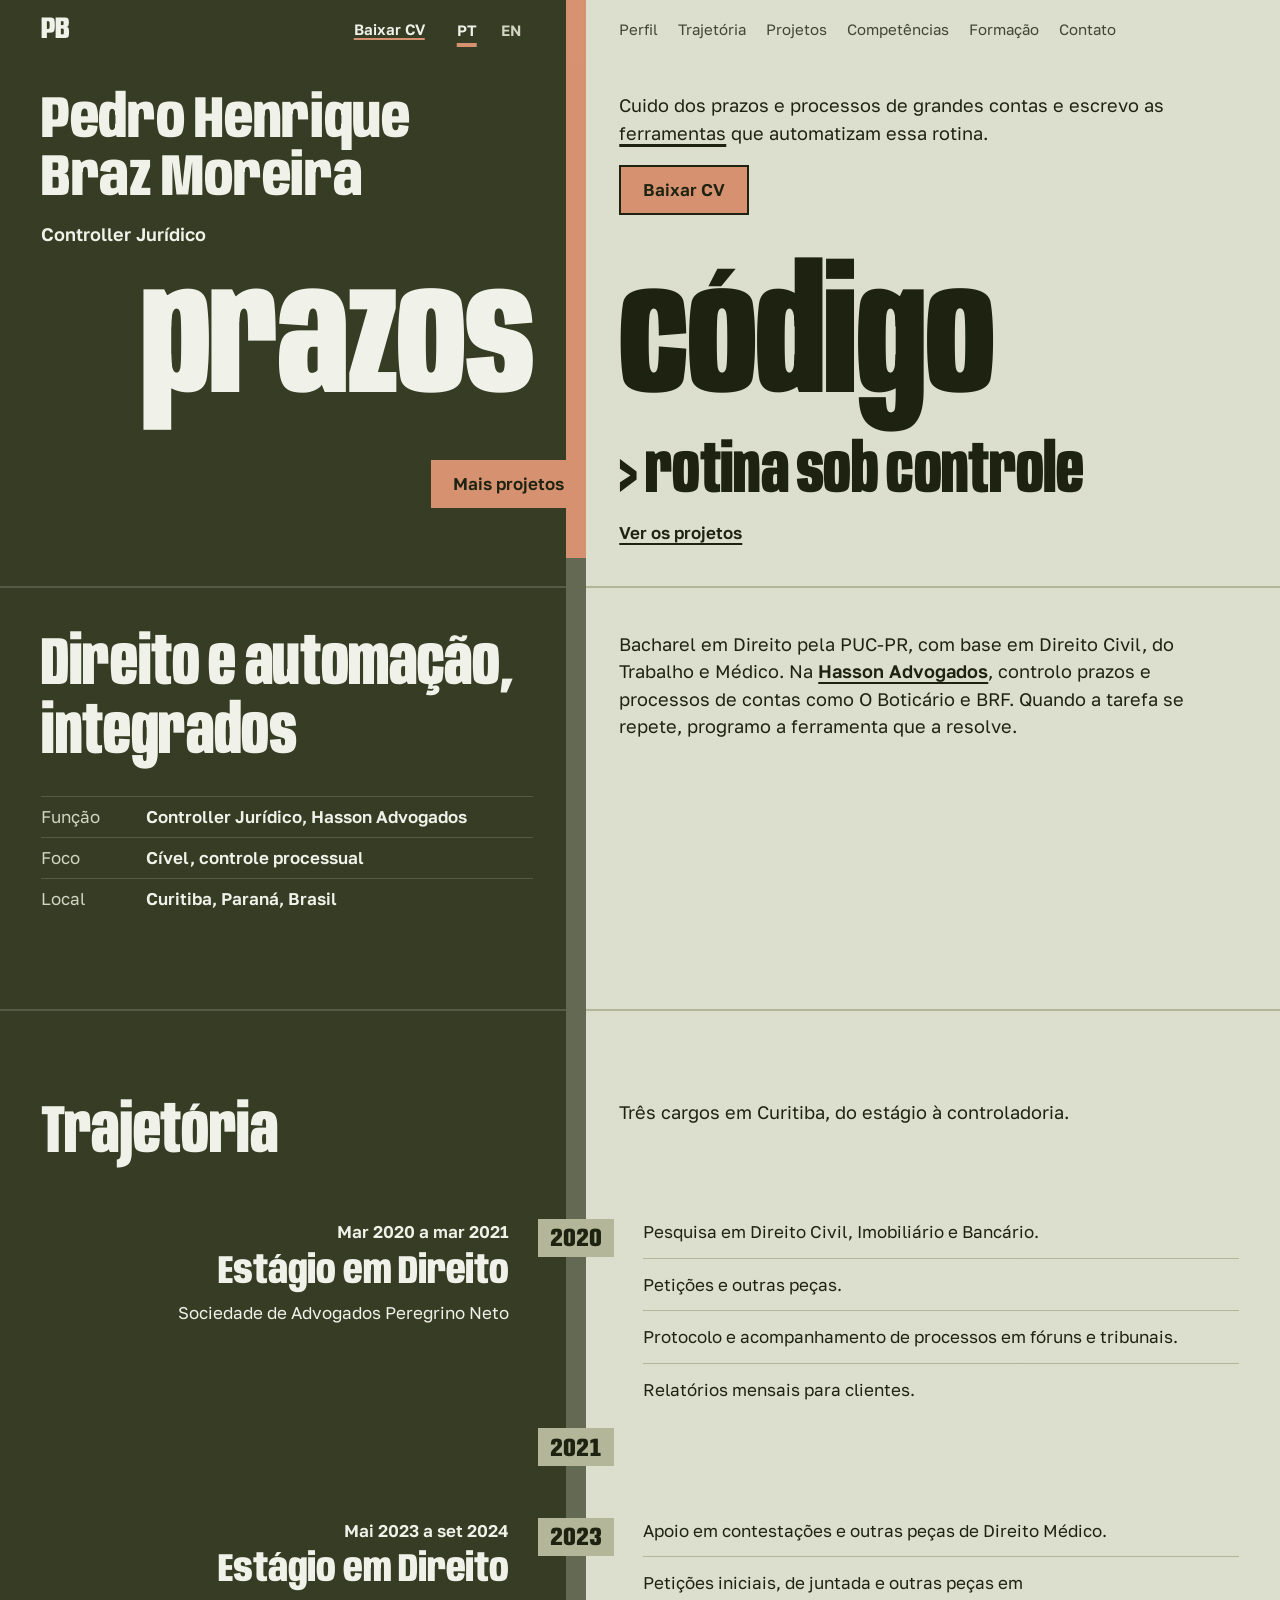
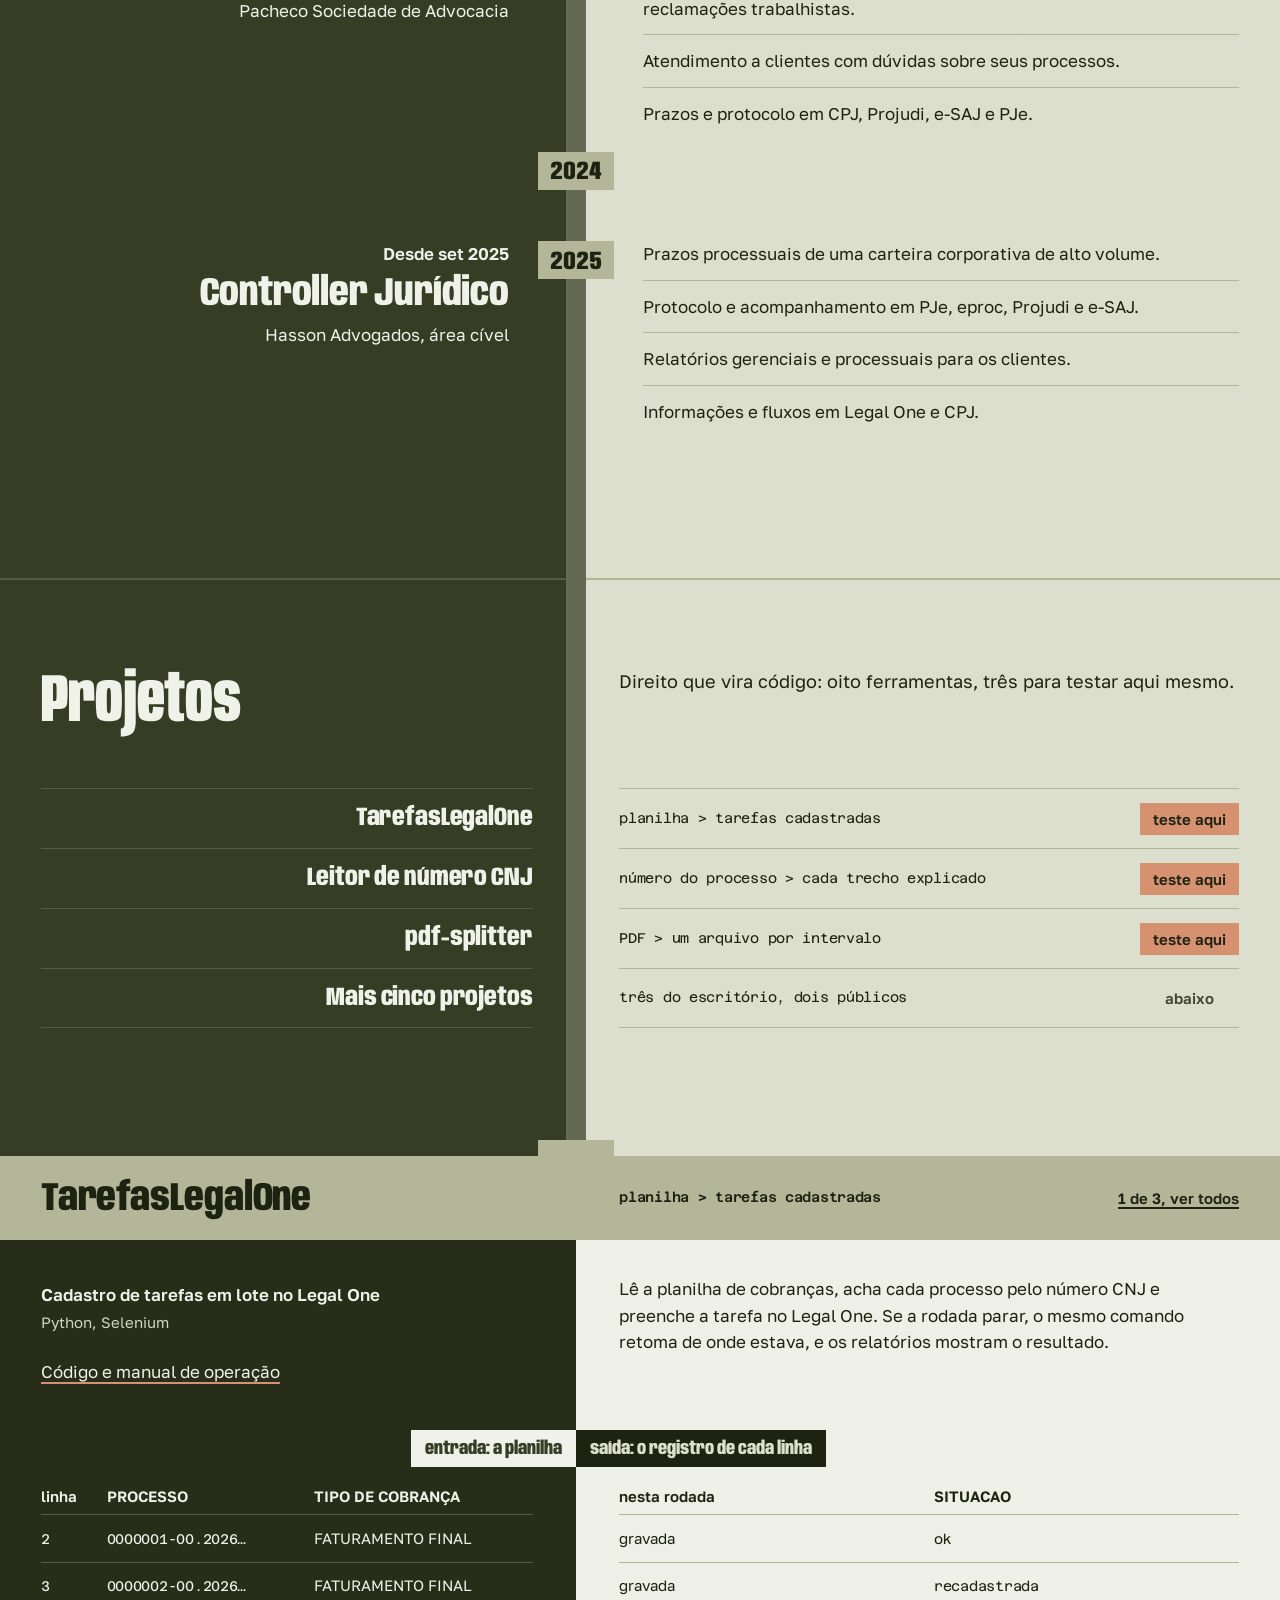
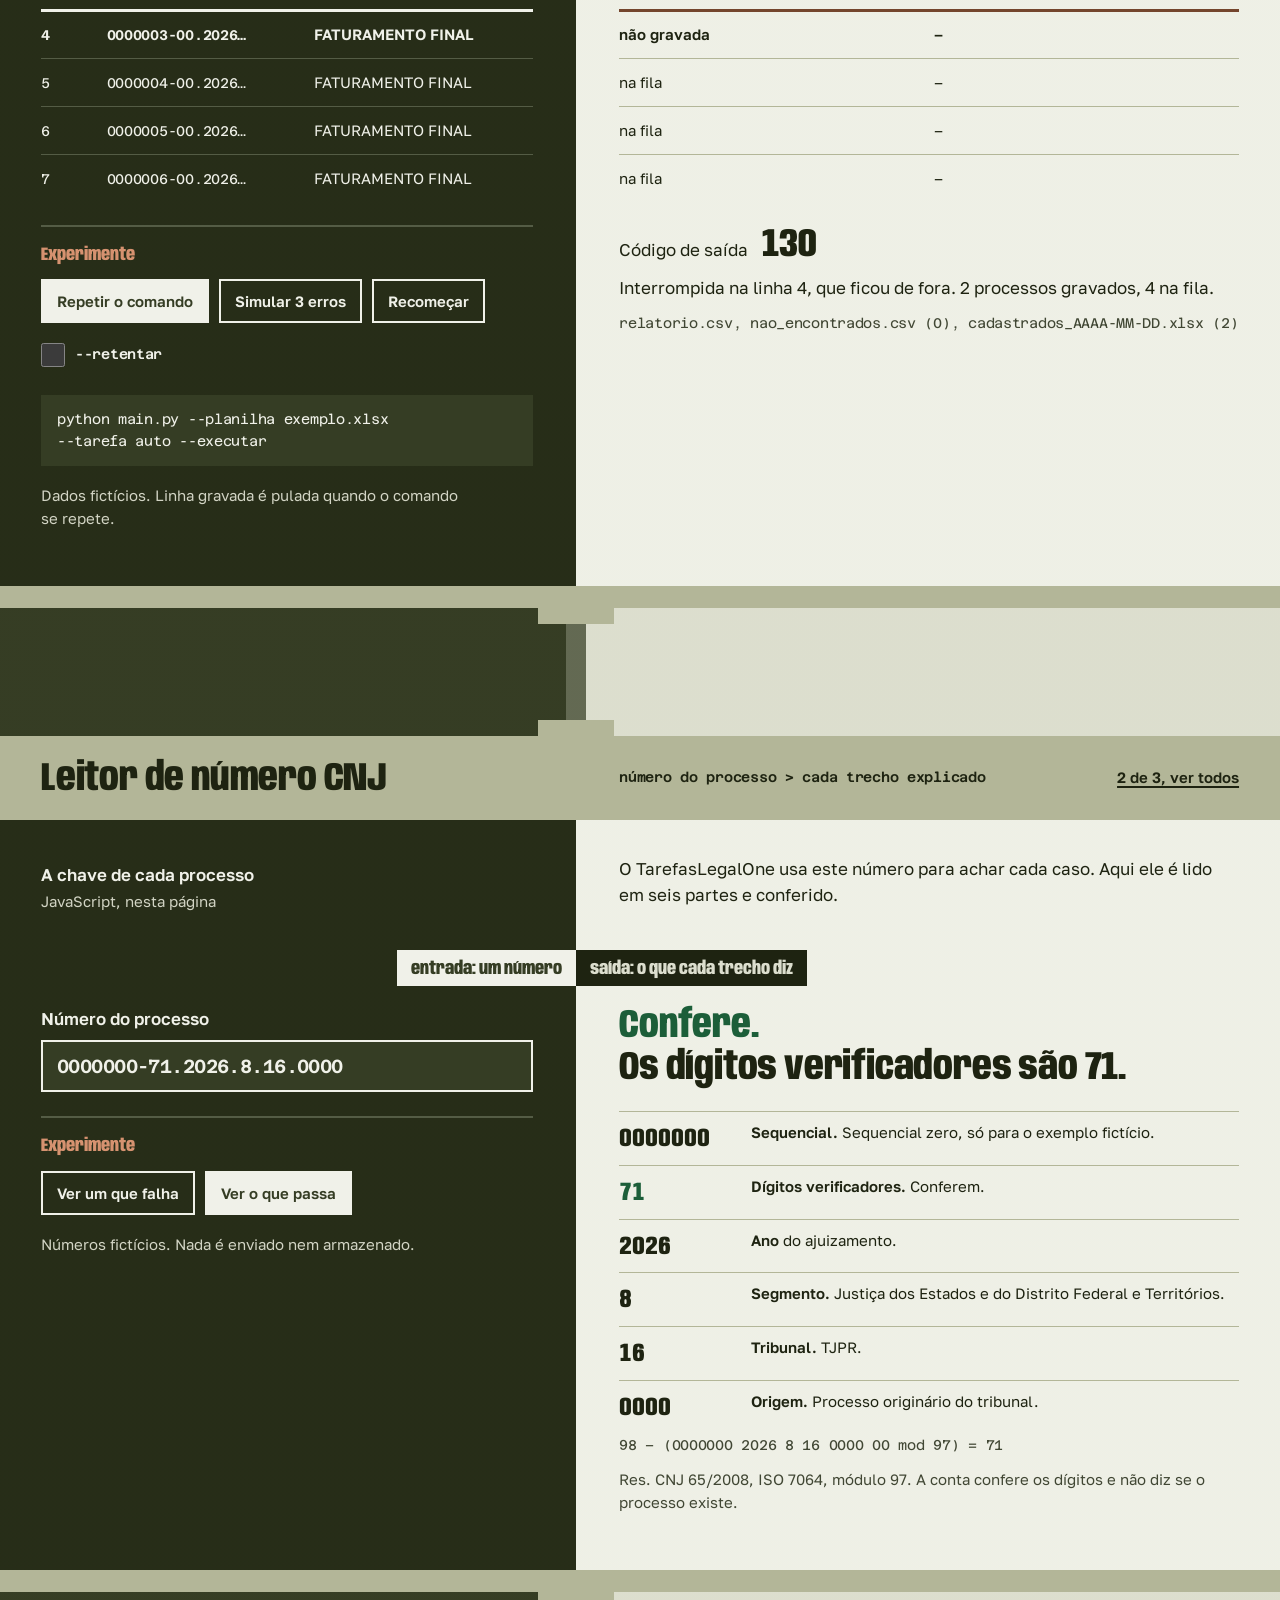
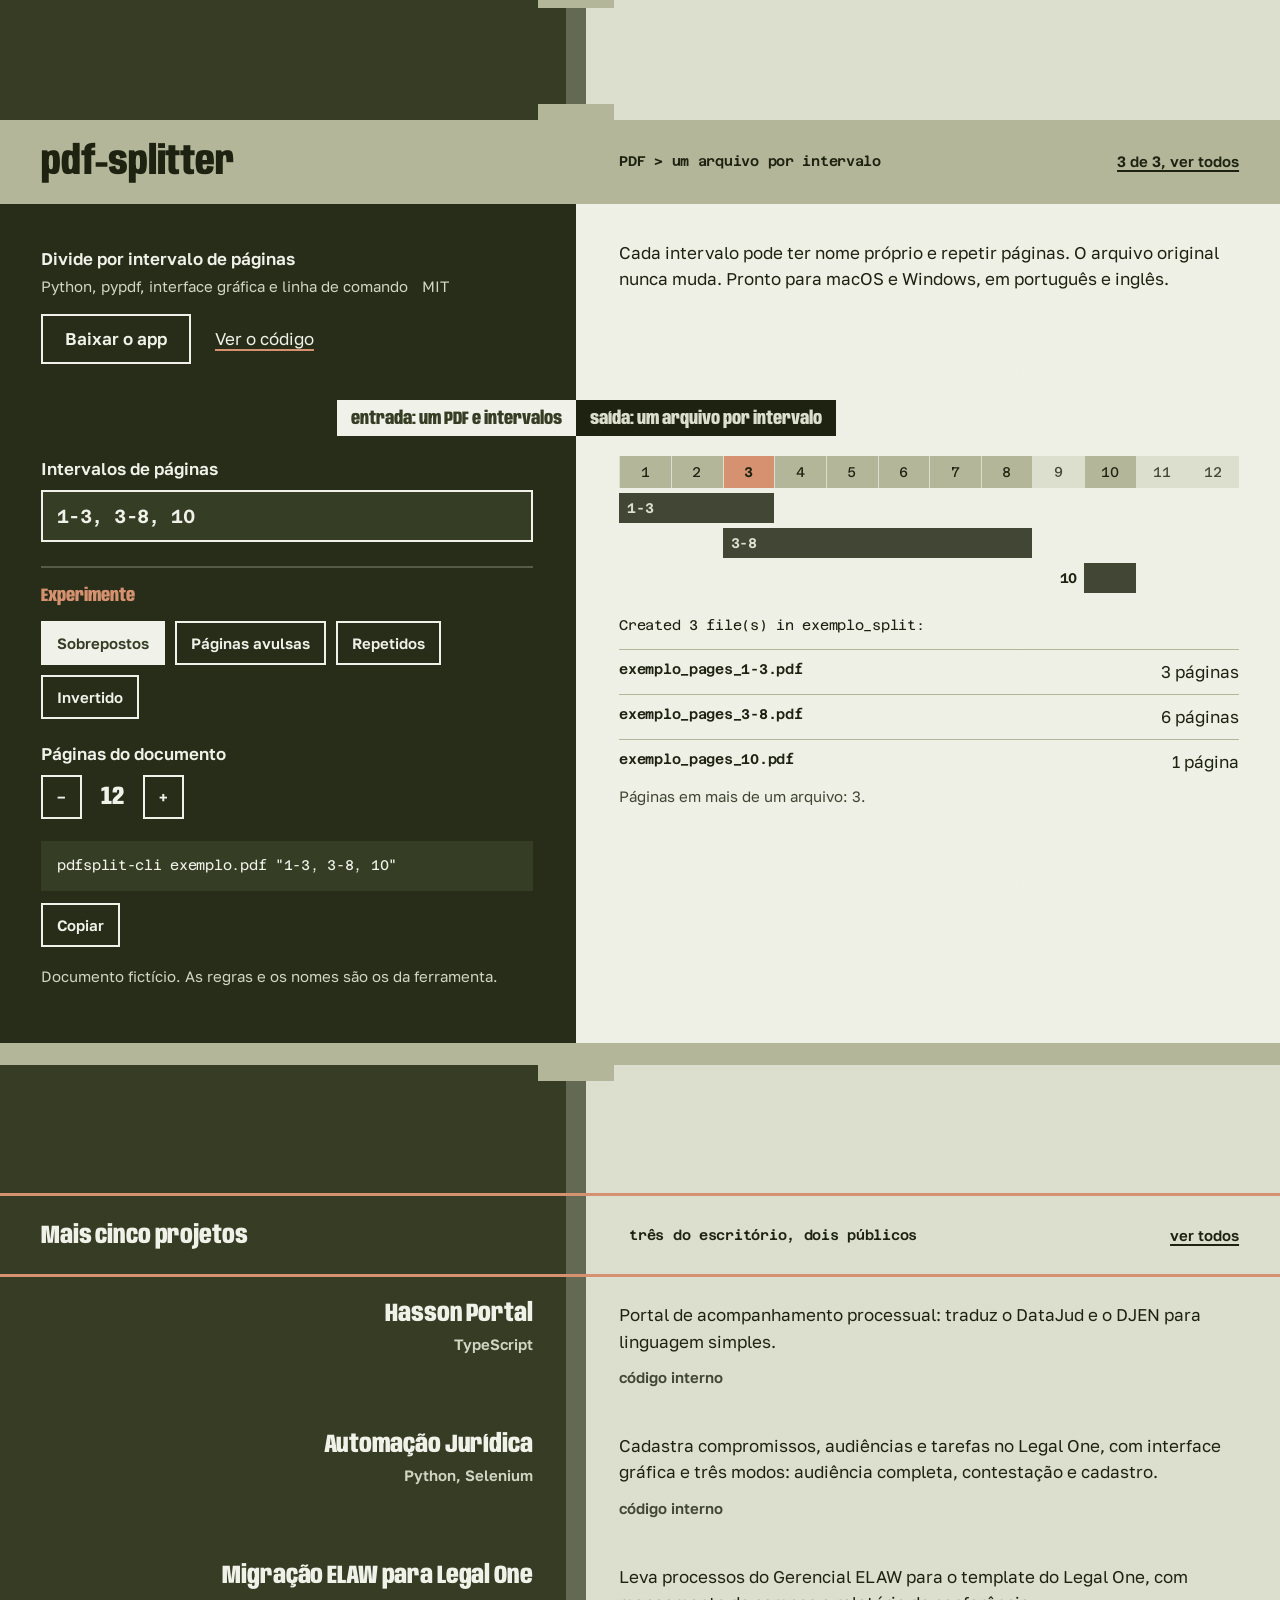
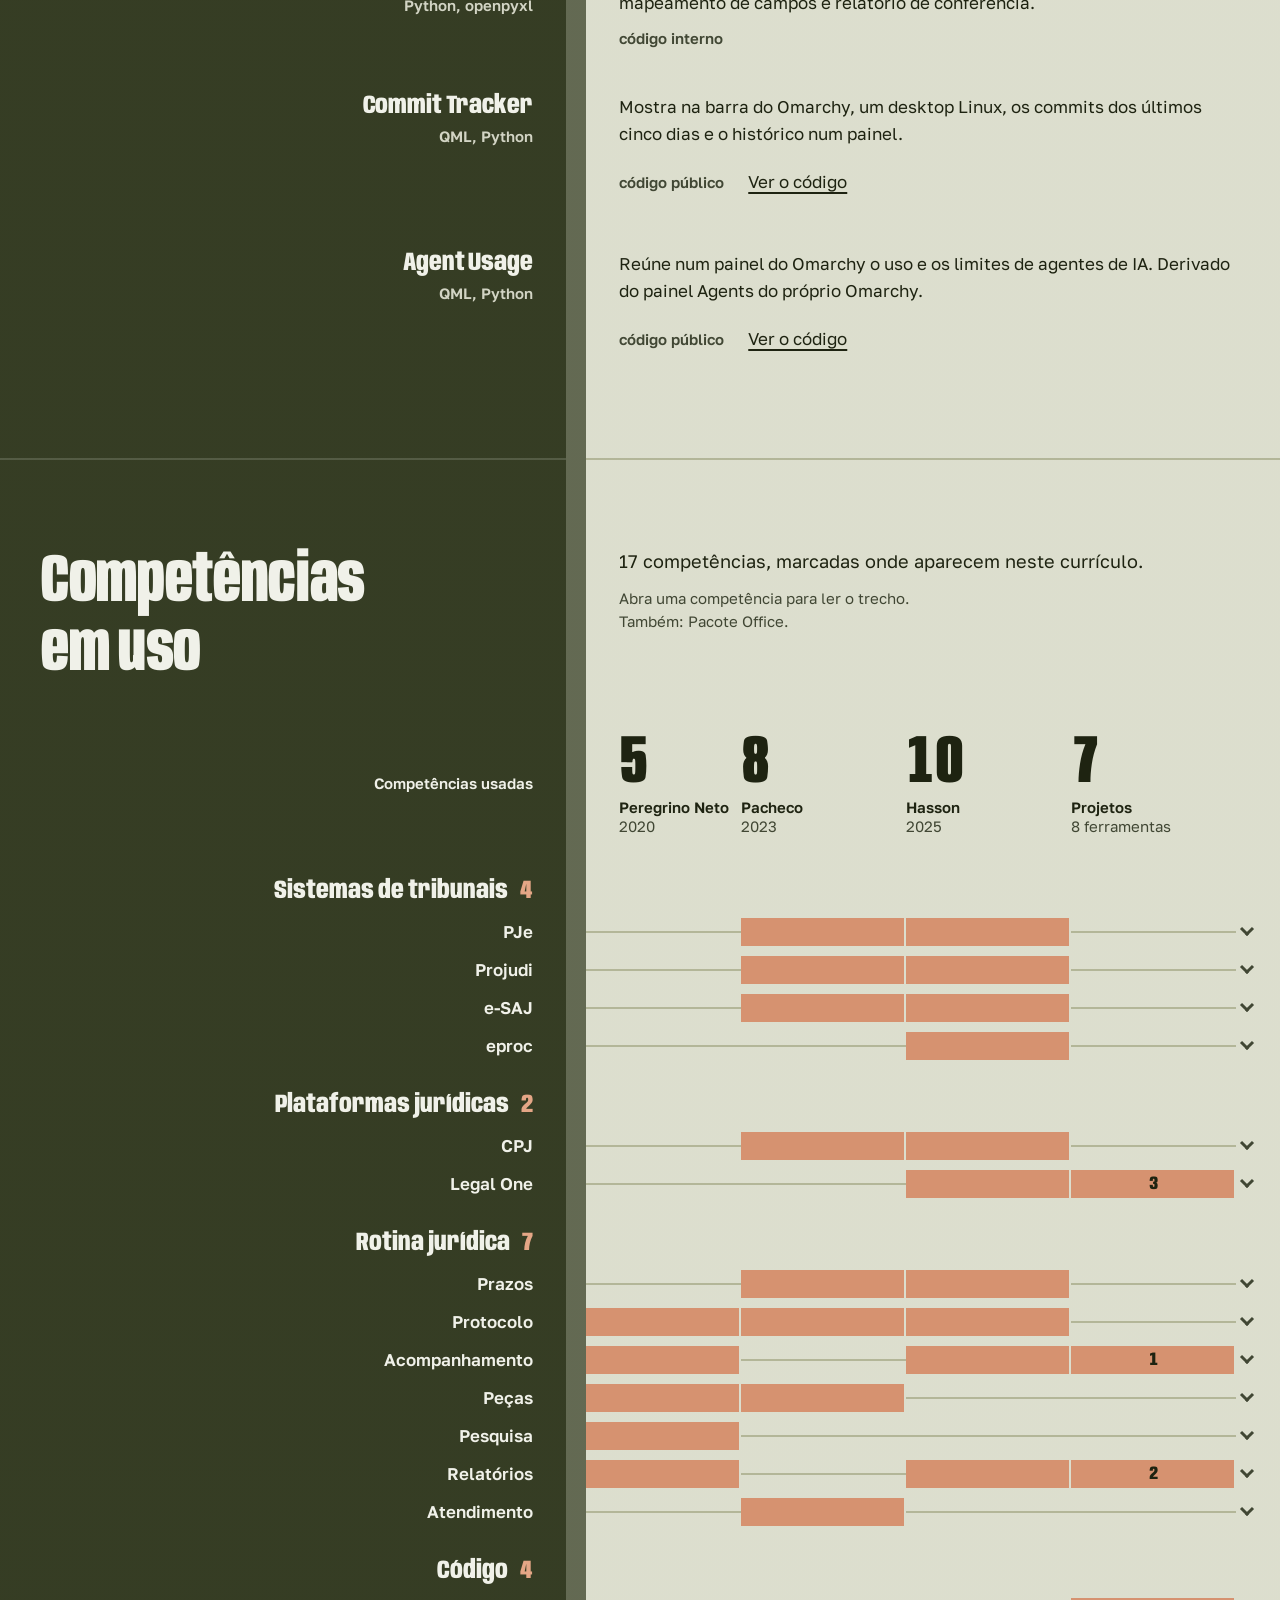
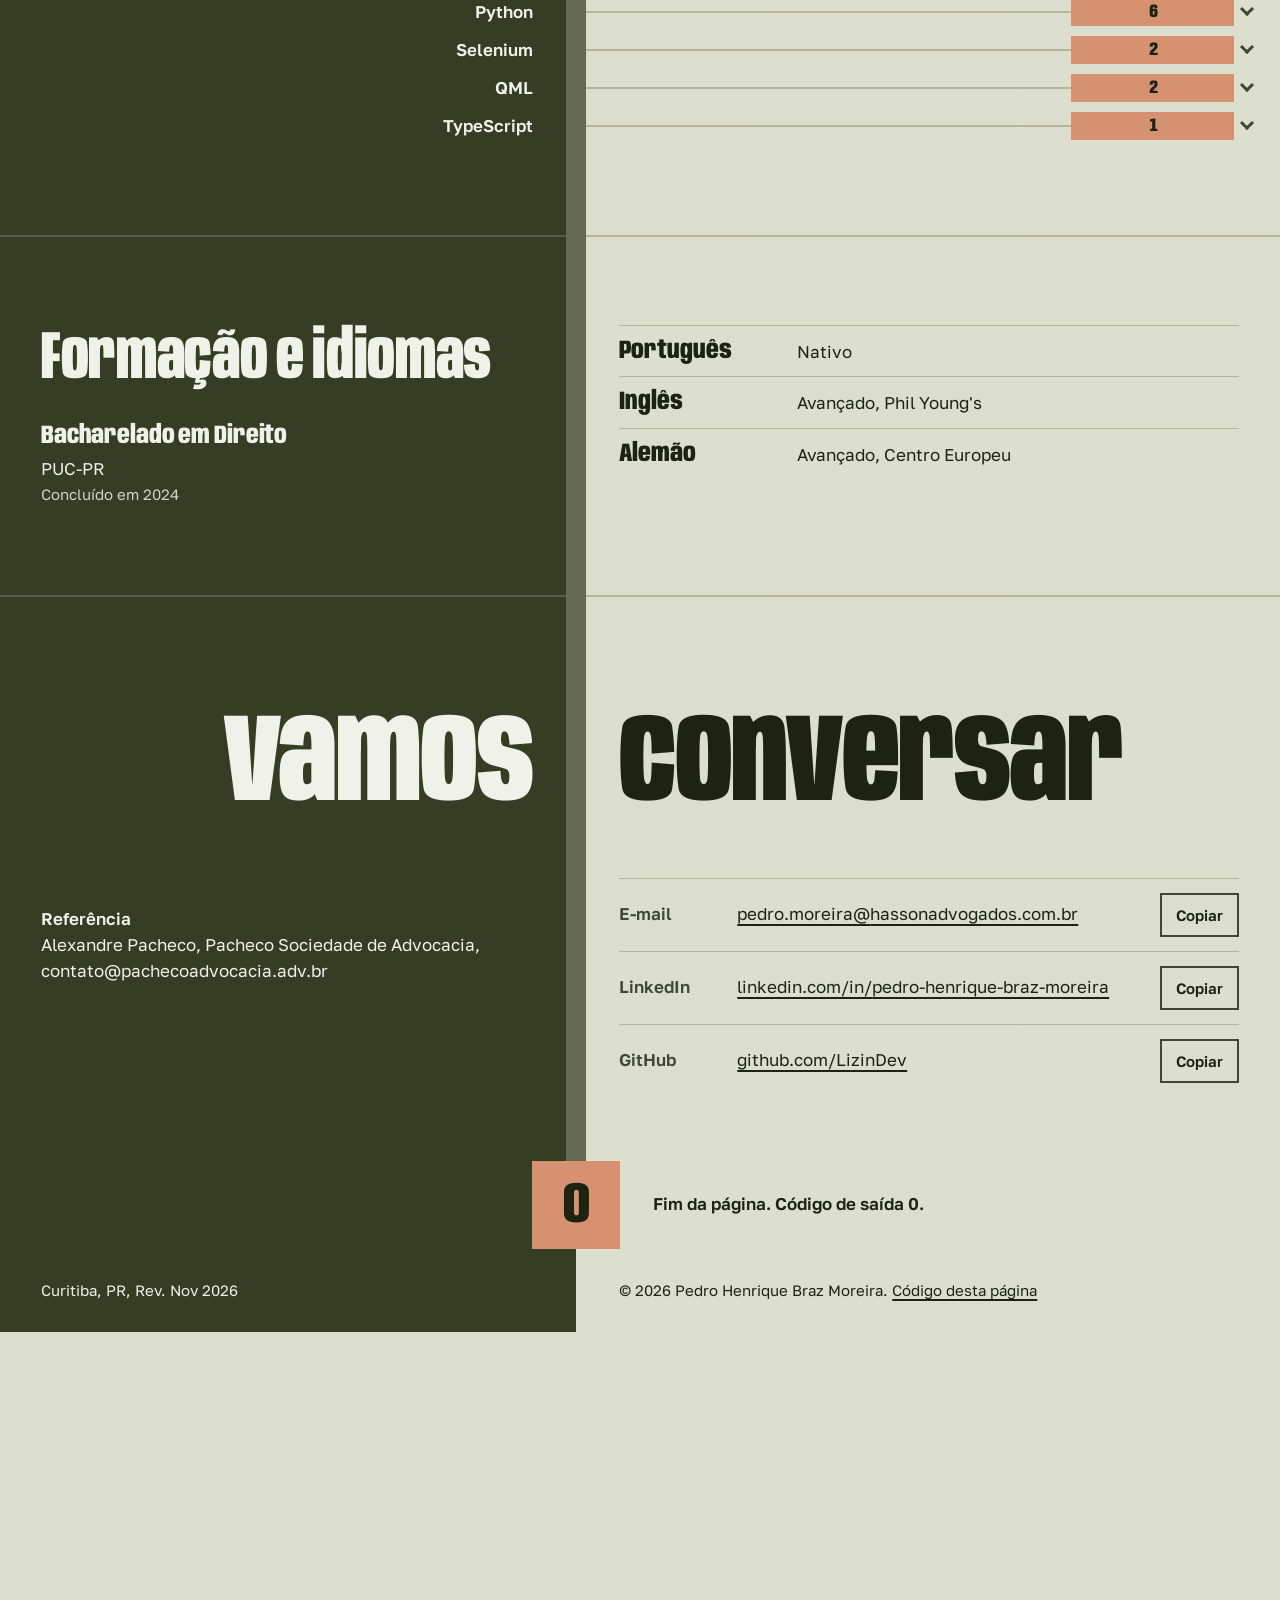
==== commit 84f5aeed: "fix: girar mantém a ferramenta aberta, dobras lembram o estado, busca do navegador acha as folhas e " ====
--- a/index.html
+++ b/index.html
@@ -2,7 +2,7 @@
 <html lang="pt-BR">
 <head>
 <meta charset="UTF-8">
-<meta name="viewport" content="width=device-width, initial-scale=1, viewport-fit=cover">
+<meta name="viewport" content="width=device-width, initial-scale=1, viewport-fit=cover, interactive-widget=resizes-visual">
 <title>Pedro Henrique Braz Moreira — Controller Jurídico</title>
 <meta name="description" content="Pedro Henrique Braz Moreira, Controller Jurídico em Curitiba. Prazos e processos de grandes contas, e as ferramentas em Python que automatizam essa rotina.">
 <meta name="theme-color" content="#363c25">
